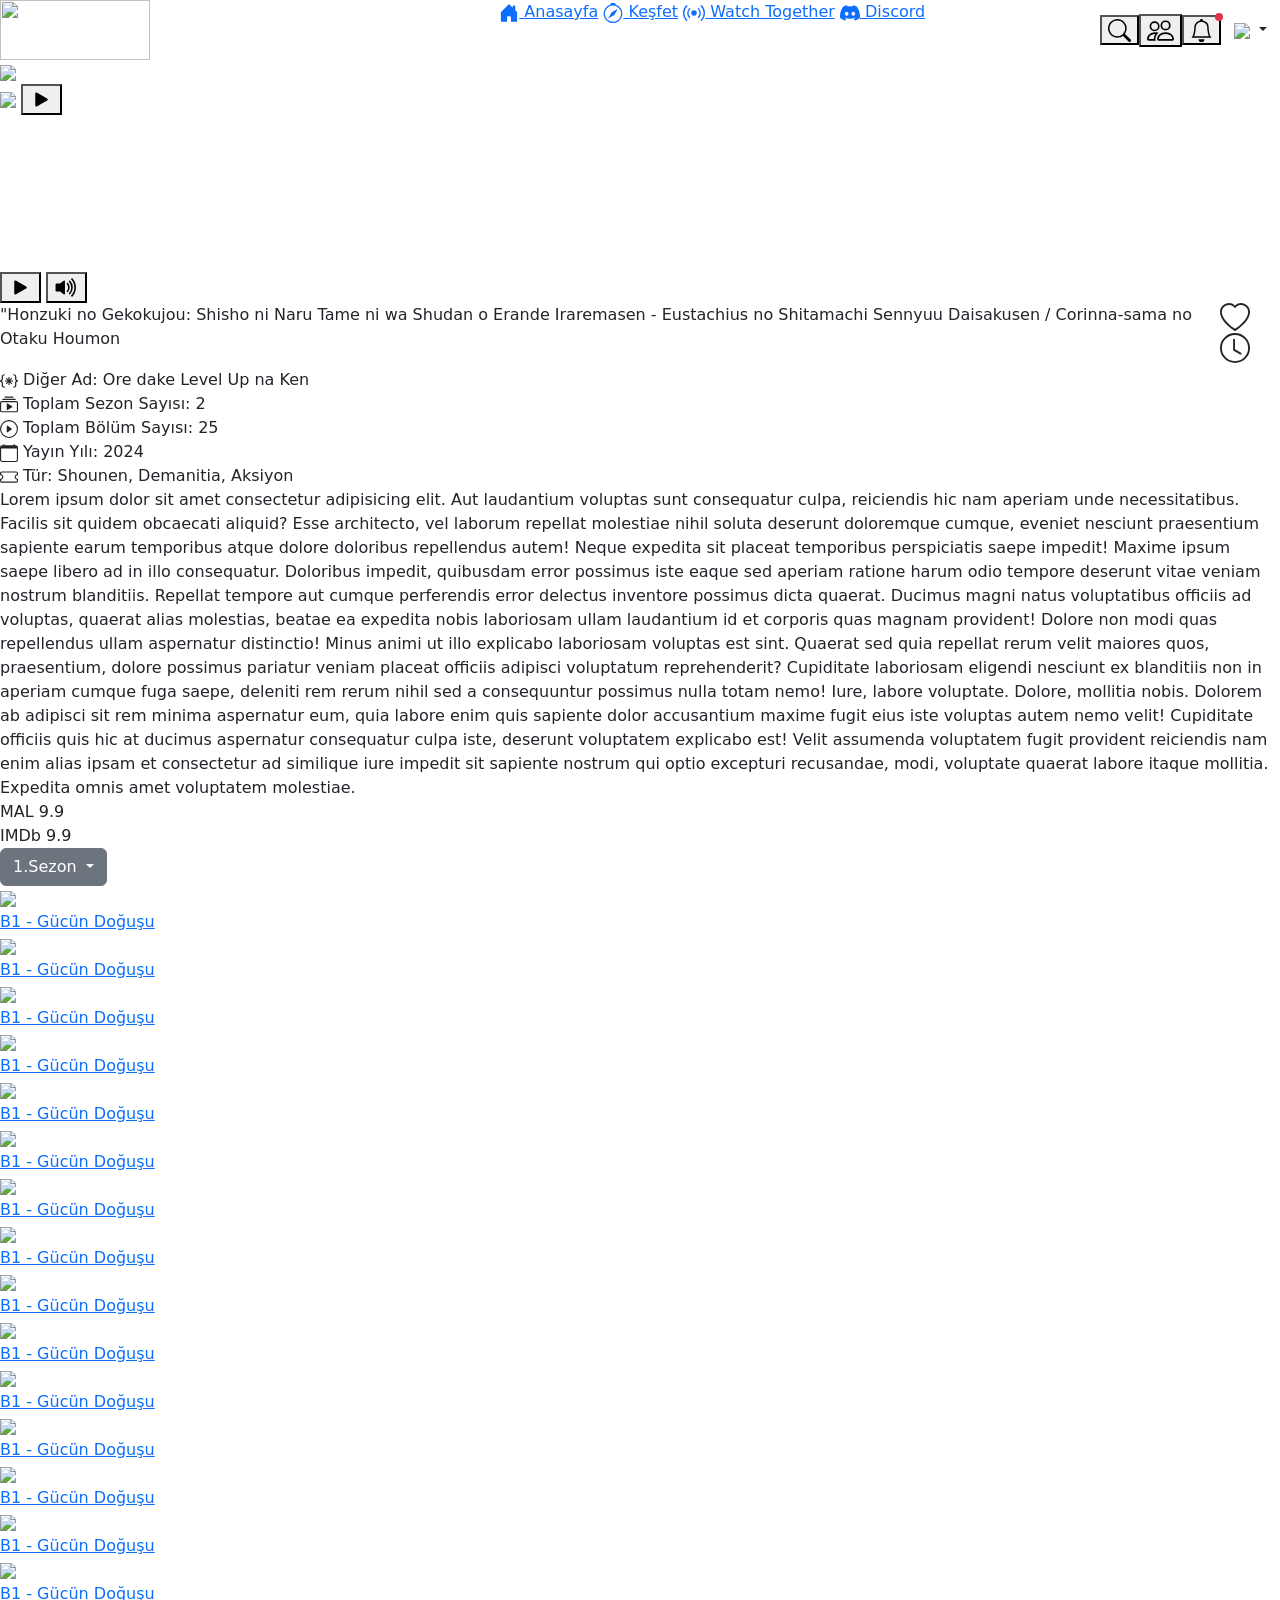
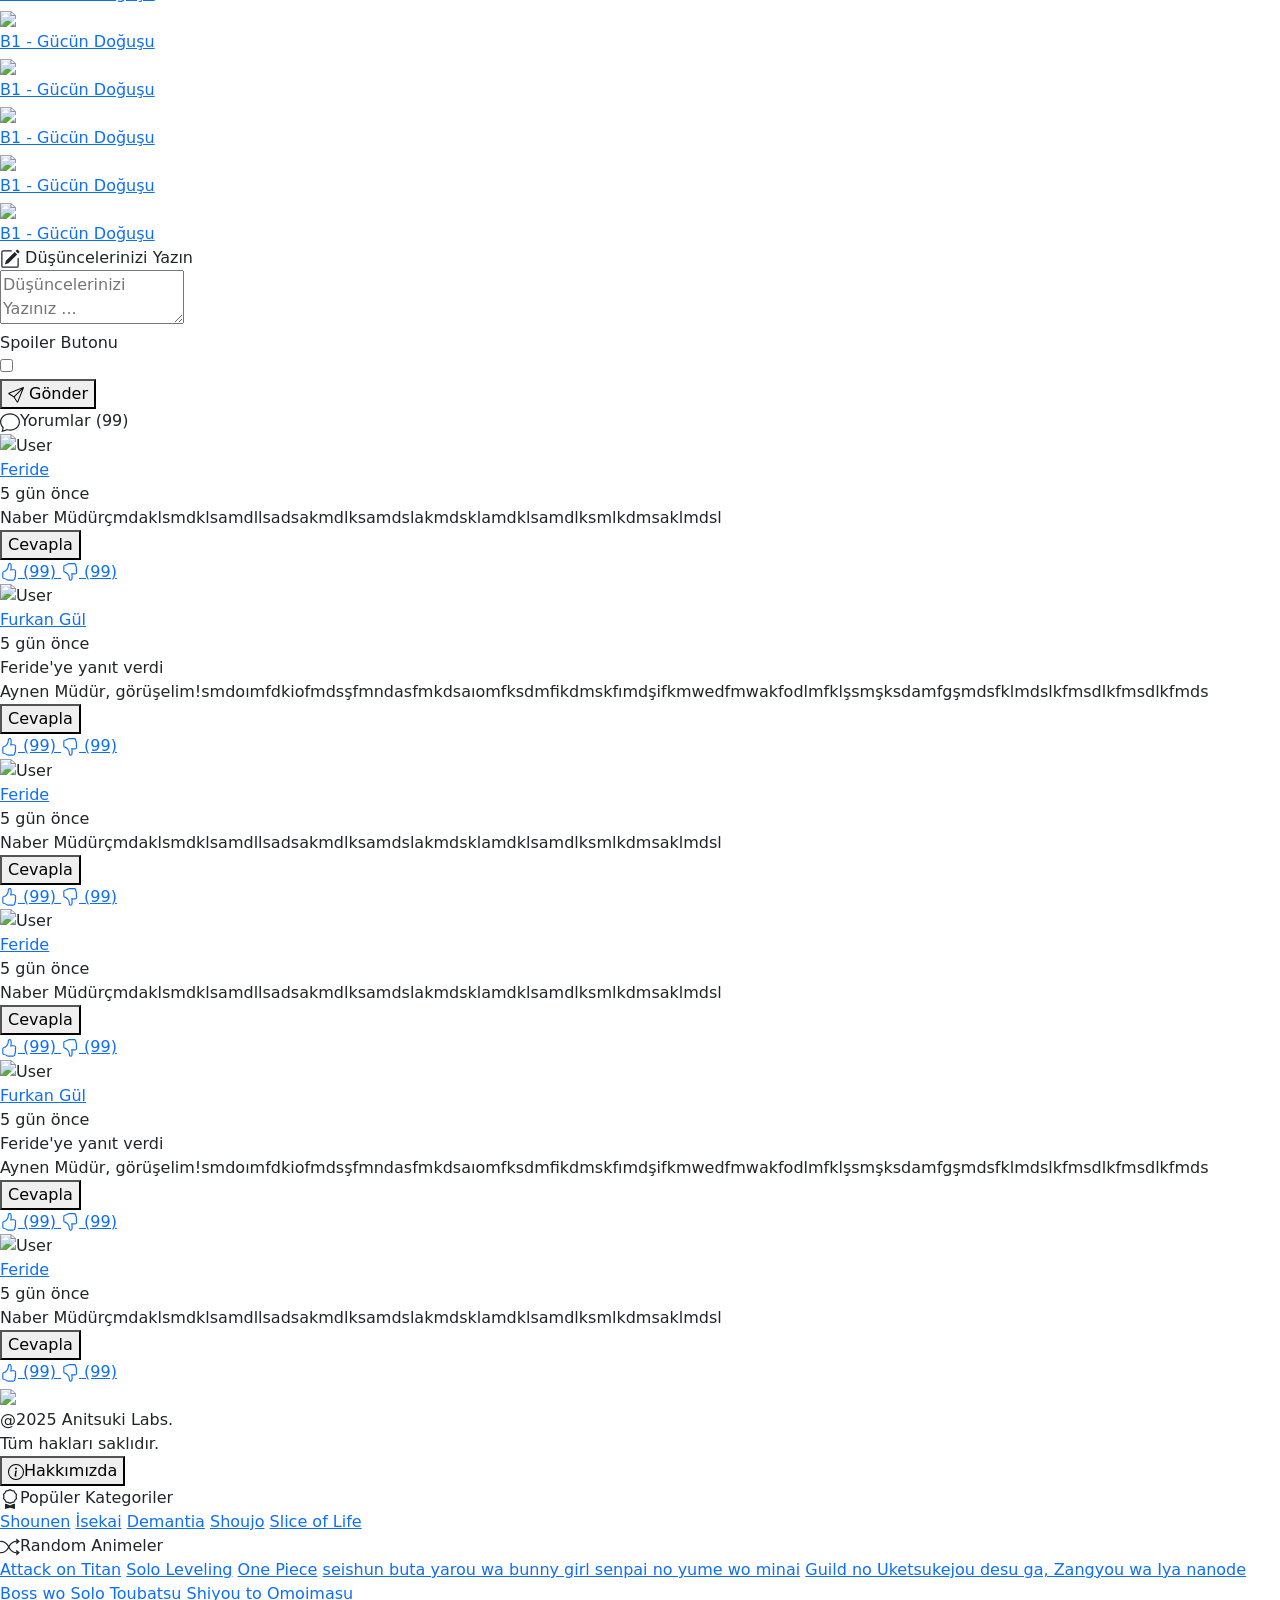
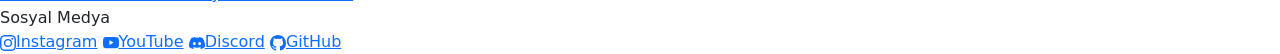
==== detail.html @ 477b3f39 "VIDEOPLAYER TARAFINDA TASARIMSAL IYILSTIRMELER YAPILDI." ====
<!DOCTYPE html>
<html lang="en">

<head>
    <meta charset="UTF-8">
    <meta name="viewport" content="width=device-width, initial-scale=1, viewport-fit=cover">
    <title>Detay</title>
    <link href="https://cdn.jsdelivr.net/npm/bootstrap@5.3.7/dist/css/bootstrap.min.css" rel="stylesheet"
        integrity="sha384-LN+7fdVzj6u52u30Kp6M/trliBMCMKTyK833zpbD+pXdCLuTusPj697FH4R/5mcr" crossorigin="anonymous">
    <link rel="stylesheet" href="css/global.css" type="text/css" />
    <link rel="stylesheet" href="css/detail.css" type="text/css" />
</head>

<body>
    <header class="d-flex justify-content-between">
        <div class="logo">
            <a href="index.html">
                <picture>
                    <source media="(max-width: 576px)" srcset="webimg/aylogo.png">
                    <img src="webimg/logo.png" width="150" height="60" loading="lazy">
                </picture>
            </a>
        </div>
        <input style="display: none;" type="checkbox" id="check" />
        <label for="check" class="hamburger-btn">
            <span></span>
        </label>
        <nav>
            <a href="index.html" class="home-link"><svg xmlns="http://www.w3.org/2000/svg" width="20" height="20"
                    fill="currentColor" class="bi bi-house-door-fill" viewBox="0 0 16 16">
                    <path
                        d="M6.5 14.5v-3.505c0-.245.25-.495.5-.495h2c.25 0 .5.25.5.5v3.5a.5.5 0 0 0 .5.5h4a.5.5 0 0 0 .5-.5v-7a.5.5 0 0 0-.146-.354L13 5.793V2.5a.5.5 0 0 0-.5-.5h-1a.5.5 0 0 0-.5.5v1.293L8.354 1.146a.5.5 0 0 0-.708 0l-6 6A.5.5 0 0 0 1.5 7.5v7a.5.5 0 0 0 .5.5h4a.5.5 0 0 0 .5-.5" />
                </svg>
                Anasayfa</a>
            <a href="kesfet.html" class="kesfet-link"><svg xmlns="http://www.w3.org/2000/svg" width="20" height="20"
                    fill="currentColor" class="bi bi-compass" viewBox="0 0 16 16">
                    <path
                        d="M8 16.016a7.5 7.5 0 0 0 1.962-14.74A1 1 0 0 0 9 0H7a1 1 0 0 0-.962 1.276A7.5 7.5 0 0 0 8 16.016m6.5-7.5a6.5 6.5 0 1 1-13 0 6.5 6.5 0 0 1 13 0" />
                    <path d="m6.94 7.44 4.95-2.83-2.83 4.95-4.949 2.83 2.828-4.95z" />
                </svg>
                Keşfet</a>
            <a href="watchtogether.html" class="watch-link"><svg xmlns="http://www.w3.org/2000/svg" width="22"
                    height="22" fill="currentColor" class="bi bi-broadcast" viewBox="0 0 16 16">
                    <path
                        d="M3.05 3.05a7 7 0 0 0 0 9.9.5.5 0 0 1-.707.707 8 8 0 0 1 0-11.314.5.5 0 0 1 .707.707m2.122 2.122a4 4 0 0 0 0 5.656.5.5 0 1 1-.708.708 5 5 0 0 1 0-7.072.5.5 0 0 1 .708.708m5.656-.708a.5.5 0 0 1 .708 0 5 5 0 0 1 0 7.072.5.5 0 1 1-.708-.708 4 4 0 0 0 0-5.656.5.5 0 0 1 0-.708m2.122-2.12a.5.5 0 0 1 .707 0 8 8 0 0 1 0 11.313.5.5 0 0 1-.707-.707 7 7 0 0 0 0-9.9.5.5 0 0 1 0-.707zM10 8a2 2 0 1 1-4 0 2 2 0 0 1 4 0" />
                </svg>
                Watch Together</a>
            <a href="#" class="discord-link"><svg xmlns="http://www.w3.org/2000/svg" width="20" height="20"
                    fill="currentColor" class="bi bi-discord" viewBox="0 0 16 16">
                    <path
                        d="M13.545 2.907a13.2 13.2 0 0 0-3.257-1.011.05.05 0 0 0-.052.025c-.141.25-.297.577-.406.833a12.2 12.2 0 0 0-3.658 0 8 8 0 0 0-.412-.833.05.05 0 0 0-.052-.025c-1.125.194-2.22.534-3.257 1.011a.04.04 0 0 0-.021.018C.356 6.024-.213 9.047.066 12.032q.003.022.021.037a13.3 13.3 0 0 0 3.995 2.02.05.05 0 0 0 .056-.019q.463-.63.818-1.329a.05.05 0 0 0-.01-.059l-.018-.011a9 9 0 0 1-1.248-.595.05.05 0 0 1-.02-.066l.015-.019q.127-.095.248-.195a.05.05 0 0 1 .051-.007c2.619 1.196 5.454 1.196 8.041 0a.05.05 0 0 1 .053.007q.121.1.248.195a.05.05 0 0 1-.004.085 8 8 0 0 1-1.249.594.05.05 0 0 0-.03.03.05.05 0 0 0 .003.041c.24.465.515.909.817 1.329a.05.05 0 0 0 .056.019 13.2 13.2 0 0 0 4.001-2.02.05.05 0 0 0 .021-.037c.334-3.451-.559-6.449-2.366-9.106a.03.03 0 0 0-.02-.019m-8.198 7.307c-.789 0-1.438-.724-1.438-1.612s.637-1.613 1.438-1.613c.807 0 1.45.73 1.438 1.613 0 .888-.637 1.612-1.438 1.612m5.316 0c-.788 0-1.438-.724-1.438-1.612s.637-1.613 1.438-1.613c.807 0 1.451.73 1.438 1.613 0 .888-.631 1.612-1.438 1.612" />
                </svg>
                Discord</a>
        </nav>
        <div class="others d-flex align-items-center">
            <button type="button" data-bs-toggle="modal" data-bs-target="#exampleModal">
                <svg xmlns="http://www.w3.org/2000/svg" width="23" height="23" fill="currentColor" class="bi bi-search"
                    viewBox="0 0 16 16">
                    <path
                        d="M11.742 10.344a6.5 6.5 0 1 0-1.397 1.398h-.001q.044.06.098.115l3.85 3.85a1 1 0 0 0 1.415-1.414l-3.85-3.85a1 1 0 0 0-.115-.1zM12 6.5a5.5 5.5 0 1 1-11 0 5.5 5.5 0 0 1 11 0" />
                </svg>
            </button>
            <button type="button" data-bs-toggle="modal" data-bs-target="#exampleModal1">
                <svg xmlns="http://www.w3.org/2000/svg" width="27" height="27" fill="currentColor" class="bi bi-people"
                    viewBox="0 0 16 16">
                    <path
                        d="M15 14s1 0 1-1-1-4-5-4-5 3-5 4 1 1 1 1zm-7.978-1L7 12.996c.001-.264.167-1.03.76-1.72C8.312 10.629 9.282 10 11 10c1.717 0 2.687.63 3.24 1.276.593.69.758 1.457.76 1.72l-.008.002-.014.002zM11 7a2 2 0 1 0 0-4 2 2 0 0 0 0 4m3-2a3 3 0 1 1-6 0 3 3 0 0 1 6 0M6.936 9.28a6 6 0 0 0-1.23-.247A7 7 0 0 0 5 9c-4 0-5 3-5 4q0 1 1 1h4.216A2.24 2.24 0 0 1 5 13c0-1.01.377-2.042 1.09-2.904.243-.294.526-.569.846-.816M4.92 10A5.5 5.5 0 0 0 4 13H1c0-.26.164-1.03.76-1.724.545-.636 1.492-1.256 3.16-1.275ZM1.5 5.5a3 3 0 1 1 6 0 3 3 0 0 1-6 0m3-2a2 2 0 1 0 0 4 2 2 0 0 0 0-4" />
                </svg></button>
            <button type="button" class="position-relative" data-bs-toggle="modal" data-bs-target="#exampleModal2">
                <svg xmlns="http://www.w3.org/2000/svg" width="23" height="23" fill="currentColor" class="bi bi-bell"
                    viewBox="0 0 16 16">
                    <path
                        d="M8 16a2 2 0 0 0 2-2H6a2 2 0 0 0 2 2M8 1.918l-.797.161A4 4 0 0 0 4 6c0 .628-.134 2.197-.459 3.742-.16.767-.376 1.566-.663 2.258h10.244c-.287-.692-.502-1.49-.663-2.258C12.134 8.197 12 6.628 12 6a4 4 0 0 0-3.203-3.92zM14.22 12c.223.447.481.801.78 1H1c.299-.199.557-.553.78-1C2.68 10.2 3 6.88 3 6c0-2.42 1.72-4.44 4.005-4.901a1 1 0 1 1 1.99 0A5 5 0 0 1 13 6c0 .88.32 4.2 1.22 6" />
                </svg>
                <span class="position-absolute top-0 start-100 translate-middle bg-danger p-1 rounded-circle">
                    <span class="visually-hidden">New alerts</span>
                </span>
            </button>
            <div class="dropdown">
                <button class="btn dropdown-toggle" type="button" data-bs-toggle="dropdown" aria-expanded="false">
                    <img src="webimg/sukunavsgojo.gif">
                </button>
                <ul class="dropdown-menu dropdown-menu-end" style="width: 100px;">
                    <li><a class="dropdown-item" href="user.html"><svg xmlns="http://www.w3.org/2000/svg" width="20"
                                height="20" fill="currentColor" class="bi bi-person-fill" viewBox="0 0 16 16">
                                <path d="M3 14s-1 0-1-1 1-4 6-4 6 3 6 4-1 1-1 1zm5-6a3 3 0 1 0 0-6 3 3 0 0 0 0 6" />
                            </svg>Profil</a></li>
                    <li><a class="dropdown-item" href="#"><svg xmlns="http://www.w3.org/2000/svg" width="20" height="20"
                                fill="currentColor" class="bi bi-box-arrow-right" viewBox="0 0 16 16">
                                <path fill-rule="evenodd"
                                    d="M10 12.5a.5.5 0 0 1-.5.5h-8a.5.5 0 0 1-.5-.5v-9a.5.5 0 0 1 .5-.5h8a.5.5 0 0 1 .5.5v2a.5.5 0 0 0 1 0v-2A1.5 1.5 0 0 0 9.5 2h-8A1.5 1.5 0 0 0 0 3.5v9A1.5 1.5 0 0 0 1.5 14h8a1.5 1.5 0 0 0 1.5-1.5v-2a.5.5 0 0 0-1 0z" />
                                <path fill-rule="evenodd"
                                    d="M15.854 8.354a.5.5 0 0 0 0-.708l-3-3a.5.5 0 0 0-.708.708L14.293 7.5H5.5a.5.5 0 0 0 0 1h8.793l-2.147 2.146a.5.5 0 0 0 .708.708z" />
                            </svg>Çıkış</a></li>
                </ul>
            </div>
        </div>
    </header>
    <div class="modal" style="backdrop-filter: blur(3px);" id="exampleModal" tabindex="-1"
        aria-labelledby="exampleModalLabel" aria-hidden="true">
        <div style="margin-top: 80px" class="modal-dialog">
            <div style="background-color: #151515;" class="modal-content">
                <div style="width: 100%;" class="modal-body">
                    <div style="height: 25px; width: 100%;" class="d-flex justify-content-between">
                        <div style="color: #ffffff; font-size: 1.1rem; font-weight: 500; font-style: normal;">
                            Anime Ara
                        </div>
                        <div>
                            <button style="filter: invert(100%);" type="button" class="btn-close"
                                data-bs-dismiss="modal" aria-label="Close"></button>
                        </div>
                    </div>
                    <div style="width: 100%;">
                        <div class="search">
                            <svg xmlns="http://www.w3.org/2000/svg" width="23" height="23" fill="currentColor"
                                class="bi bi-search" viewBox="0 0 16 16">
                                <path
                                    d="M11.742 10.344a6.5 6.5 0 1 0-1.397 1.398h-.001q.044.06.098.115l3.85 3.85a1 1 0 0 0 1.415-1.414l-3.85-3.85a1 1 0 0 0-.115-.1zM12 6.5a5.5 5.5 0 1 1-11 0 5.5 5.5 0 0 1 11 0" />
                            </svg>
                            <input type="text" placeholder="Anime ara..." />
                        </div>
                        <div class="animeler overflow-auto">
                            <a class="anime d-flex" href="#">
                                <img src="webimg/sololevelingposter.jpg" />
                                <div class="text">
                                    <div class="title text-break">
                                        Solo Leveling
                                    </div>
                                    <div class="des text-break">
                                        <svg xmlns="http://www.w3.org/2000/svg" width="18" height="18"
                                            fill="currentColor" class="bi bi-braces-asterisk" viewBox="0 0 16 16">
                                            <path fill-rule="evenodd"
                                                d="M1.114 8.063V7.9c1.005-.102 1.497-.615 1.497-1.6V4.503c0-1.094.39-1.538 1.354-1.538h.273V2h-.376C2.25 2 1.49 2.759 1.49 4.352v1.524c0 1.094-.376 1.456-1.49 1.456v1.299c1.114 0 1.49.362 1.49 1.456v1.524c0 1.593.759 2.352 2.372 2.352h.376v-.964h-.273c-.964 0-1.354-.444-1.354-1.538V9.663c0-.984-.492-1.497-1.497-1.6M14.886 7.9v.164c-1.005.103-1.497.616-1.497 1.6v1.798c0 1.094-.39 1.538-1.354 1.538h-.273v.964h.376c1.613 0 2.372-.759 2.372-2.352v-1.524c0-1.094.376-1.456 1.49-1.456v-1.3c-1.114 0-1.49-.362-1.49-1.456V4.352C14.51 2.759 13.75 2 12.138 2h-.376v.964h.273c.964 0 1.354.444 1.354 1.538V6.3c0 .984.492 1.497 1.497 1.6M7.5 11.5V9.207l-1.621 1.621-.707-.707L6.792 8.5H4.5v-1h2.293L5.172 5.879l.707-.707L7.5 6.792V4.5h1v2.293l1.621-1.621.707.707L9.208 7.5H11.5v1H9.207l1.621 1.621-.707.707L8.5 9.208V11.5z" />
                                        </svg> Diğer Ad: Ore dake Level Up na Ken
                                    </div>
                                </div>
                            </a>
                            <a class="anime d-flex" href="#">
                                <img src="webimg/sololevelingposter.jpg" />
                                <div class="text">
                                    <div class="title text-break">
                                        Solo Leveling
                                    </div>
                                    <div class="des text-break">
                                        <svg xmlns="http://www.w3.org/2000/svg" width="18" height="18"
                                            fill="currentColor" class="bi bi-braces-asterisk" viewBox="0 0 16 16">
                                            <path fill-rule="evenodd"
                                                d="M1.114 8.063V7.9c1.005-.102 1.497-.615 1.497-1.6V4.503c0-1.094.39-1.538 1.354-1.538h.273V2h-.376C2.25 2 1.49 2.759 1.49 4.352v1.524c0 1.094-.376 1.456-1.49 1.456v1.299c1.114 0 1.49.362 1.49 1.456v1.524c0 1.593.759 2.352 2.372 2.352h.376v-.964h-.273c-.964 0-1.354-.444-1.354-1.538V9.663c0-.984-.492-1.497-1.497-1.6M14.886 7.9v.164c-1.005.103-1.497.616-1.497 1.6v1.798c0 1.094-.39 1.538-1.354 1.538h-.273v.964h.376c1.613 0 2.372-.759 2.372-2.352v-1.524c0-1.094.376-1.456 1.49-1.456v-1.3c-1.114 0-1.49-.362-1.49-1.456V4.352C14.51 2.759 13.75 2 12.138 2h-.376v.964h.273c.964 0 1.354.444 1.354 1.538V6.3c0 .984.492 1.497 1.497 1.6M7.5 11.5V9.207l-1.621 1.621-.707-.707L6.792 8.5H4.5v-1h2.293L5.172 5.879l.707-.707L7.5 6.792V4.5h1v2.293l1.621-1.621.707.707L9.208 7.5H11.5v1H9.207l1.621 1.621-.707.707L8.5 9.208V11.5z" />
                                        </svg> Diğer Ad: Ore dake Level Up na Ken
                                    </div>
                                </div>
                            </a>
                            <a class="anime d-flex" href="#">
                                <img src="webimg/sololevelingposter.jpg" />
                                <div class="text">
                                    <div class="title text-break">
                                        Solo Leveling
                                    </div>
                                    <div class="des text-break">
                                        <svg xmlns="http://www.w3.org/2000/svg" width="18" height="18"
                                            fill="currentColor" class="bi bi-braces-asterisk" viewBox="0 0 16 16">
                                            <path fill-rule="evenodd"
                                                d="M1.114 8.063V7.9c1.005-.102 1.497-.615 1.497-1.6V4.503c0-1.094.39-1.538 1.354-1.538h.273V2h-.376C2.25 2 1.49 2.759 1.49 4.352v1.524c0 1.094-.376 1.456-1.49 1.456v1.299c1.114 0 1.49.362 1.49 1.456v1.524c0 1.593.759 2.352 2.372 2.352h.376v-.964h-.273c-.964 0-1.354-.444-1.354-1.538V9.663c0-.984-.492-1.497-1.497-1.6M14.886 7.9v.164c-1.005.103-1.497.616-1.497 1.6v1.798c0 1.094-.39 1.538-1.354 1.538h-.273v.964h.376c1.613 0 2.372-.759 2.372-2.352v-1.524c0-1.094.376-1.456 1.49-1.456v-1.3c-1.114 0-1.49-.362-1.49-1.456V4.352C14.51 2.759 13.75 2 12.138 2h-.376v.964h.273c.964 0 1.354.444 1.354 1.538V6.3c0 .984.492 1.497 1.497 1.6M7.5 11.5V9.207l-1.621 1.621-.707-.707L6.792 8.5H4.5v-1h2.293L5.172 5.879l.707-.707L7.5 6.792V4.5h1v2.293l1.621-1.621.707.707L9.208 7.5H11.5v1H9.207l1.621 1.621-.707.707L8.5 9.208V11.5z" />
                                        </svg> Diğer Ad: Ore dake Level Up na Ken
                                    </div>
                                </div>
                            </a>
                            <a class="anime d-flex" href="#">
                                <img src="webimg/sololevelingposter.jpg" />
                                <div class="text">
                                    <div class="title text-break">
                                        Guild no Uketsukejou desu ga, Zangyou wa Iya nanode Boss wo Solo Toubatsu Shiyou
                                        to Omoimasu
                                    </div>
                                    <div class="des text-break">
                                        <svg xmlns="http://www.w3.org/2000/svg" width="18" height="18"
                                            fill="currentColor" class="bi bi-braces-asterisk" viewBox="0 0 16 16">
                                            <path fill-rule="evenodd"
                                                d="M1.114 8.063V7.9c1.005-.102 1.497-.615 1.497-1.6V4.503c0-1.094.39-1.538 1.354-1.538h.273V2h-.376C2.25 2 1.49 2.759 1.49 4.352v1.524c0 1.094-.376 1.456-1.49 1.456v1.299c1.114 0 1.49.362 1.49 1.456v1.524c0 1.593.759 2.352 2.372 2.352h.376v-.964h-.273c-.964 0-1.354-.444-1.354-1.538V9.663c0-.984-.492-1.497-1.497-1.6M14.886 7.9v.164c-1.005.103-1.497.616-1.497 1.6v1.798c0 1.094-.39 1.538-1.354 1.538h-.273v.964h.376c1.613 0 2.372-.759 2.372-2.352v-1.524c0-1.094.376-1.456 1.49-1.456v-1.3c-1.114 0-1.49-.362-1.49-1.456V4.352C14.51 2.759 13.75 2 12.138 2h-.376v.964h.273c.964 0 1.354.444 1.354 1.538V6.3c0 .984.492 1.497 1.497 1.6M7.5 11.5V9.207l-1.621 1.621-.707-.707L6.792 8.5H4.5v-1h2.293L5.172 5.879l.707-.707L7.5 6.792V4.5h1v2.293l1.621-1.621.707.707L9.208 7.5H11.5v1H9.207l1.621 1.621-.707.707L8.5 9.208V11.5z" />
                                        </svg> Diğer Ad: I May Be a Guild Receptionist, but I'll Solo Any Boss to Clock
                                        Out on Time
                                    </div>
                                </div>
                            </a>
                        </div>
                    </div>
                </div>
            </div>
        </div>
    </div>
    <div class="modal user-modal" style="backdrop-filter: blur(3px);" id="exampleModal1" tabindex="-1"
        aria-labelledby="exampleModalLabel" aria-hidden="true">
        <div style="margin-top: 80px" class="modal-dialog">
            <div style="background-color: #151515;" class="modal-content">
                <div style="width: 100%;" class="modal-body">
                    <div style="height: 25px; width: 100%;" class="d-flex justify-content-between">
                        <div style="color: #ffffff; font-size: 1.1rem; font-weight: 500; font-style: normal;">
                            Kullanıcı Ara
                        </div>
                        <div>
                            <button style="filter: invert(100%);" type="button" class="btn-close"
                                data-bs-dismiss="modal" aria-label="Close"></button>
                        </div>
                    </div>
                    <div style="width: 100%;">
                        <div class="search">
                            <svg xmlns="http://www.w3.org/2000/svg" width="23" height="23" fill="currentColor"
                                class="bi bi-search" viewBox="0 0 16 16">
                                <path
                                    d="M11.742 10.344a6.5 6.5 0 1 0-1.397 1.398h-.001q.044.06.098.115l3.85 3.85a1 1 0 0 0 1.415-1.414l-3.85-3.85a1 1 0 0 0-.115-.1zM12 6.5a5.5 5.5 0 1 1-11 0 5.5 5.5 0 0 1 11 0" />
                            </svg>
                            <input type="text" placeholder="Kullanıcı ara..." />
                        </div>
                        <div class="users overflow-auto">
                            <a class="user d-flex" href="#">
                                <img src="webimg/sukunavsgojo.gif" />
                                <div class="text">
                                    <div class="title text-break">
                                        SukunanınHakkıYenenamaGojoyuGttenSkenLanetlerKralı
                                    </div>
                                    <div class="des text-break">
                                        Takipçi: 8
                                    </div>
                                </div>
                                <div class="userfollow">
                                    <svg xmlns="http://www.w3.org/2000/svg" width="35" height="35" fill="currentColor"
                                        class="bi bi-person-fill-add" viewBox="0 0 16 16">
                                        <path
                                            d="M12.5 16a3.5 3.5 0 1 0 0-7 3.5 3.5 0 0 0 0 7m.5-5v1h1a.5.5 0 0 1 0 1h-1v1a.5.5 0 0 1-1 0v-1h-1a.5.5 0 0 1 0-1h1v-1a.5.5 0 0 1 1 0m-2-6a3 3 0 1 1-6 0 3 3 0 0 1 6 0" />
                                        <path
                                            d="M2 13c0 1 1 1 1 1h5.256A4.5 4.5 0 0 1 8 12.5a4.5 4.5 0 0 1 1.544-3.393Q8.844 9.002 8 9c-5 0-6 3-6 4" />
                                    </svg>
                                </div>
                            </a>
                            <a class="user d-flex" href="#">
                                <img src="webimg/sukunavsgojo.gif" />
                                <div class="text">
                                    <div class="title text-break">
                                        Sukuna
                                    </div>
                                    <div class="des text-break">
                                        Takipçi: 8
                                    </div>
                                </div>
                                <div class="userfollow">
                                    <svg xmlns="http://www.w3.org/2000/svg" width="35" height="35" fill="currentColor"
                                        class="bi bi-person-fill-add" viewBox="0 0 16 16">
                                        <path
                                            d="M12.5 16a3.5 3.5 0 1 0 0-7 3.5 3.5 0 0 0 0 7m.5-5v1h1a.5.5 0 0 1 0 1h-1v1a.5.5 0 0 1-1 0v-1h-1a.5.5 0 0 1 0-1h1v-1a.5.5 0 0 1 1 0m-2-6a3 3 0 1 1-6 0 3 3 0 0 1 6 0" />
                                        <path
                                            d="M2 13c0 1 1 1 1 1h5.256A4.5 4.5 0 0 1 8 12.5a4.5 4.5 0 0 1 1.544-3.393Q8.844 9.002 8 9c-5 0-6 3-6 4" />
                                    </svg>
                                </div>
                            </a>
                            <a class="user d-flex" href="#">
                                <img src="webimg/sukunavsgojo.gif" />
                                <div class="text">
                                    <div class="title text-break">
                                        SukunanınHakkıYenenamaGojoyuGttenSkenLanetlerKralı
                                    </div>
                                    <div class="des text-break">
                                        Takipçi: 8
                                    </div>
                                </div>
                                <div class="userfollow">
                                    <svg xmlns="http://www.w3.org/2000/svg" width="35" height="35" fill="currentColor"
                                        class="bi bi-person-fill-add" viewBox="0 0 16 16">
                                        <path
                                            d="M12.5 16a3.5 3.5 0 1 0 0-7 3.5 3.5 0 0 0 0 7m.5-5v1h1a.5.5 0 0 1 0 1h-1v1a.5.5 0 0 1-1 0v-1h-1a.5.5 0 0 1 0-1h1v-1a.5.5 0 0 1 1 0m-2-6a3 3 0 1 1-6 0 3 3 0 0 1 6 0" />
                                        <path
                                            d="M2 13c0 1 1 1 1 1h5.256A4.5 4.5 0 0 1 8 12.5a4.5 4.5 0 0 1 1.544-3.393Q8.844 9.002 8 9c-5 0-6 3-6 4" />
                                    </svg>
                                </div>
                            </a>
                            <a class="user d-flex" href="#">
                                <img src="webimg/sukunavsgojo.gif" />
                                <div class="text">
                                    <div class="title text-break">
                                        Sukuna
                                    </div>
                                    <div class="des text-break">
                                        Takipçi: 8
                                    </div>
                                </div>
                                <div class="userfollow">
                                    <svg xmlns="http://www.w3.org/2000/svg" width="35" height="35" fill="currentColor"
                                        class="bi bi-person-fill-add" viewBox="0 0 16 16">
                                        <path
                                            d="M12.5 16a3.5 3.5 0 1 0 0-7 3.5 3.5 0 0 0 0 7m.5-5v1h1a.5.5 0 0 1 0 1h-1v1a.5.5 0 0 1-1 0v-1h-1a.5.5 0 0 1 0-1h1v-1a.5.5 0 0 1 1 0m-2-6a3 3 0 1 1-6 0 3 3 0 0 1 6 0" />
                                        <path
                                            d="M2 13c0 1 1 1 1 1h5.256A4.5 4.5 0 0 1 8 12.5a4.5 4.5 0 0 1 1.544-3.393Q8.844 9.002 8 9c-5 0-6 3-6 4" />
                                    </svg>
                                </div>
                            </a>
                        </div>
                    </div>
                </div>
            </div>
        </div>
    </div>
    <div class="modal notication-modal" style="backdrop-filter: blur(3px);" id="exampleModal2" tabindex="-1"
        aria-labelledby="exampleModalLabel" aria-hidden="true">
        <div style="margin-top: 80px" class="modal-dialog">
            <div style="background-color: #151515;" class="modal-content">
                <div style="width: 100%;" class="modal-body">
                    <div style="height: 25px; width: 100%;" class="d-flex justify-content-between">
                        <div style="color: #ffffff; font-size: 1.1rem; font-weight: 500; font-style: normal;">
                            Bildirimler
                        </div>
                        <div>
                            <button style="filter: invert(100%);" type="button" class="btn-close"
                                data-bs-dismiss="modal" aria-label="Close"></button>
                        </div>
                    </div>
                    <div style="width: 100%;">
                        <div class="users overflow-auto">
                            <a class="user d-flex align-items-center position-relative" href="#">
                                <img src="webimg/sukunavsgojo.gif" />
                                <div class="text">
                                    <div class="title text-break">
                                        Sukuna
                                    </div>
                                    <div class="des text-break">
                                        Bu hesap sizi takip ediyor.
                                    </div>
                                    <div class="date">
                                        12-12-2025
                                    </div>
                                </div>
                                <span class="position-absolute top-0 end-0 p-1 bg-danger rounded-circle">
                                    <span class="visually-hidden">New alerts</span>
                                </span>
                            </a>
                            <a class="user d-flex align-items-center position-relative" href="#">
                                <img src="webimg/sukunavsgojo.gif" />
                                <div class="text">
                                    <div class="title text-break">
                                        Sukuna
                                    </div>
                                    <div class="des text-break">
                                        Naruto animesinde yorumunuza cevap verdi.
                                    </div>
                                    <div class="date">
                                        12-12-2025
                                    </div>
                                </div>
                                <span class="position-absolute top-0 end-0 p-1 bg-danger rounded-circle">
                                    <span class="visually-hidden">New alerts</span>
                                </span>
                            </a>
                            <a class="user d-flex align-items-center position-relative" href="#">
                                <img src="webimg/sukunavsgojo.gif" />
                                <div class="text">
                                    <div class="title text-break">
                                        Sukuna
                                    </div>
                                    <div class="des text-break">
                                        Naruto S1 B-1 yorumunuza cevap verdi.
                                    </div>
                                    <div class="date">
                                        12-12-2025
                                    </div>
                                </div>
                                <span class="position-absolute top-0 end-0 p-1 bg-danger rounded-circle">
                                    <span class="visually-hidden">New alerts</span>
                                </span>
                            </a>
                            <a class="user d-flex align-items-center position-relative" href="#">
                                <img src="webimg/sukunavsgojo.gif" />
                                <div class="text">
                                    <div class="title text-break">
                                        Sukuna
                                    </div>
                                    <div class="des text-break">
                                        Shingeki no Kyojin animesinde yorumunuza cevap verdi
                                    </div>
                                    <div class="date">
                                        12-12-2025
                                    </div>
                                </div>
                                <span class="position-absolute top-0 end-0 p-1 bg-danger rounded-circle">
                                    <span class="visually-hidden">New alerts</span>
                                </span>
                            </a>
                            <a class="user d-flex align-items-center position-relative" href="#">
                                <img src="webimg/sukunavsgojo.gif" />
                                <div class="text">
                                    <div class="title text-break">
                                        Sukuna
                                    </div>
                                    <div class="des text-break">
                                        Shingeki no Kyojin S-1 B-1 yorumunuza cevap verdi
                                    </div>
                                    <div class="date">
                                        12-12-2025
                                    </div>
                                </div>
                                <span class="position-absolute top-0 end-0 p-1 bg-danger rounded-circle">
                                    <span class="visually-hidden">New alerts</span>
                                </span>
                            </a>
                        </div>
                        <button class="clear w-100">
                            Bildirimleri Temizle
                        </button>
                    </div>
                </div>
            </div>
        </div>
    </div>
    <div class="detail">
        <div class="banner">
            <picture>
                <source srcset="webimg/sololevelingposter.jpg" media="(max-width: 599px)">
                <img src="webimg/sololevelingbanner.png">
            </picture>
            <div class="box">
                <div class="videoimg">
                    <div class="box2">
                        <div class="posterbtn">
                            <img class="poster" src="webimg/sololevelingposter.jpg">
                            <button class="playbutton"><svg xmlns="http://www.w3.org/2000/svg" width="25" height="25"
                                    fill="currentColor" class="bi bi-play-fill" viewBox="0 0 16 16">
                                    <path
                                        d="m11.596 8.697-6.363 3.692c-.54.313-1.233-.066-1.233-.697V4.308c0-.63.692-1.01 1.233-.696l6.363 3.692a.802.802 0 0 1 0 1.393" />
                                </svg>
                            </button>
                        </div>
                    </div>
                    <div class="videocontainer">
                        <video class="video" playsinline preload="metadata">
                            <source src="video/edit.mp4">
                        </video>
                        <div class="controls">
                            <button class="play-pause"><svg xmlns="http://www.w3.org/2000/svg" width="25" height="25"
                                    fill="currentColor" class="bi bi-play-fill" viewBox="0 0 16 16">
                                    <path
                                        d="m11.596 8.697-6.363 3.692c-.54.313-1.233-.066-1.233-.697V4.308c0-.63.692-1.01 1.233-.696l6.363 3.692a.802.802 0 0 1 0 1.393" />
                                </svg>
                            </button>
                            <button class="mute"><svg xmlns="http://www.w3.org/2000/svg" width="25" height="25"
                                    fill="currentColor" class="bi bi-volume-up-fill" viewBox="0 0 16 16">
                                    <path
                                        d="M11.536 14.01A8.47 8.47 0 0 0 14.026 8a8.47 8.47 0 0 0-2.49-6.01l-.708.707A7.48 7.48 0 0 1 13.025 8c0 2.071-.84 3.946-2.197 5.303z" />
                                    <path
                                        d="M10.121 12.596A6.48 6.48 0 0 0 12.025 8a6.48 6.48 0 0 0-1.904-4.596l-.707.707A5.48 5.48 0 0 1 11.025 8a5.48 5.48 0 0 1-1.61 3.89z" />
                                    <path
                                        d="M8.707 11.182A4.5 4.5 0 0 0 10.025 8a4.5 4.5 0 0 0-1.318-3.182L8 5.525A3.5 3.5 0 0 1 9.025 8 3.5 3.5 0 0 1 8 10.475zM6.717 3.55A.5.5 0 0 1 7 4v8a.5.5 0 0 1-.812.39L3.825 10.5H1.5A.5.5 0 0 1 1 10V6a.5.5 0 0 1 .5-.5h2.325l2.363-1.89a.5.5 0 0 1 .529-.06" />
                                </svg></button>
                        </div>
                    </div>
                </div>
            </div>
        </div>
        <div class="animetext text-break">
            <div style="display: flex; margin-bottom: 5px;">
                <div class="title">
                     "Honzuki no Gekokujou: Shisho ni Naru Tame ni wa Shudan o Erande Iraremasen - Eustachius no Shitamachi Sennyuu Daisakusen / Corinna-sama no Otaku Houmon
                </div>
                <div class="favoriteandwatch">
                    <svg xmlns="http://www.w3.org/2000/svg" width="30" height="30" fill="currentColor"
                        class="bi bi-heart" viewBox="0 0 16 16">
                        <path
                            d="m8 2.748-.717-.737C5.6.281 2.514.878 1.4 3.053c-.523 1.023-.641 2.5.314 4.385.92 1.815 2.834 3.989 6.286 6.357 3.452-2.368 5.365-4.542 6.286-6.357.955-1.886.838-3.362.314-4.385C13.486.878 10.4.28 8.717 2.01zM8 15C-7.333 4.868 3.279-3.04 7.824 1.143q.09.083.176.171a3 3 0 0 1 .176-.17C12.72-3.042 23.333 4.867 8 15" />
                    </svg>
                    <svg xmlns="http://www.w3.org/2000/svg" width="30" height="30" fill="currentColor"
                        class="bi bi-clock" viewBox="0 0 16 16">
                        <path d="M8 3.5a.5.5 0 0 0-1 0V9a.5.5 0 0 0 .252.434l3.5 2a.5.5 0 0 0 .496-.868L8 8.71z" />
                        <path d="M8 16A8 8 0 1 0 8 0a8 8 0 0 0 0 16m7-8A7 7 0 1 1 1 8a7 7 0 0 1 14 0" />
                    </svg>
                </div>
            </div>
            <div class="season">
                <svg xmlns="http://www.w3.org/2000/svg" width="18" height="18" fill="currentColor"
                    class="bi bi-braces-asterisk" viewBox="0 0 16 16">
                    <path fill-rule="evenodd"
                        d="M1.114 8.063V7.9c1.005-.102 1.497-.615 1.497-1.6V4.503c0-1.094.39-1.538 1.354-1.538h.273V2h-.376C2.25 2 1.49 2.759 1.49 4.352v1.524c0 1.094-.376 1.456-1.49 1.456v1.299c1.114 0 1.49.362 1.49 1.456v1.524c0 1.593.759 2.352 2.372 2.352h.376v-.964h-.273c-.964 0-1.354-.444-1.354-1.538V9.663c0-.984-.492-1.497-1.497-1.6M14.886 7.9v.164c-1.005.103-1.497.616-1.497 1.6v1.798c0 1.094-.39 1.538-1.354 1.538h-.273v.964h.376c1.613 0 2.372-.759 2.372-2.352v-1.524c0-1.094.376-1.456 1.49-1.456v-1.3c-1.114 0-1.49-.362-1.49-1.456V4.352C14.51 2.759 13.75 2 12.138 2h-.376v.964h.273c.964 0 1.354.444 1.354 1.538V6.3c0 .984.492 1.497 1.497 1.6M7.5 11.5V9.207l-1.621 1.621-.707-.707L6.792 8.5H4.5v-1h2.293L5.172 5.879l.707-.707L7.5 6.792V4.5h1v2.293l1.621-1.621.707.707L9.208 7.5H11.5v1H9.207l1.621 1.621-.707.707L8.5 9.208V11.5z" />
                </svg> Diğer Ad: Ore dake Level Up na Ken
            </div>
            <div class="season">
                <svg xmlns="http://www.w3.org/2000/svg" width="18" height="18" fill="currentColor"
                    class="bi bi-collection-play" viewBox="0 0 16 16">
                    <path
                        d="M2 3a.5.5 0 0 0 .5.5h11a.5.5 0 0 0 0-1h-11A.5.5 0 0 0 2 3m2-2a.5.5 0 0 0 .5.5h7a.5.5 0 0 0 0-1h-7A.5.5 0 0 0 4 1m2.765 5.576A.5.5 0 0 0 6 7v5a.5.5 0 0 0 .765.424l4-2.5a.5.5 0 0 0 0-.848z" />
                    <path
                        d="M1.5 14.5A1.5 1.5 0 0 1 0 13V6a1.5 1.5 0 0 1 1.5-1.5h13A1.5 1.5 0 0 1 16 6v7a1.5 1.5 0 0 1-1.5 1.5zm13-1a.5.5 0 0 0 .5-.5V6a.5.5 0 0 0-.5-.5h-13A.5.5 0 0 0 1 6v7a.5.5 0 0 0 .5.5z" />
                </svg> Toplam Sezon Sayısı: 2
            </div>
            <div class="episode">
                <svg xmlns="http://www.w3.org/2000/svg" width="18" height="18" fill="currentColor"
                    class="bi bi-play-circle" viewBox="0 0 16 16">
                    <path d="M8 15A7 7 0 1 1 8 1a7 7 0 0 1 0 14m0 1A8 8 0 1 0 8 0a8 8 0 0 0 0 16" />
                    <path
                        d="M6.271 5.055a.5.5 0 0 1 .52.038l3.5 2.5a.5.5 0 0 1 0 .814l-3.5 2.5A.5.5 0 0 1 6 10.5v-5a.5.5 0 0 1 .271-.445" />
                </svg> Toplam Bölüm Sayısı: 25
            </div>
            <div class="year">
                <svg xmlns="http://www.w3.org/2000/svg" width="18" height="18" fill="currentColor"
                    class="bi bi-calendar" viewBox="0 0 16 16">
                    <path
                        d="M3.5 0a.5.5 0 0 1 .5.5V1h8V.5a.5.5 0 0 1 1 0V1h1a2 2 0 0 1 2 2v11a2 2 0 0 1-2 2H2a2 2 0 0 1-2-2V3a2 2 0 0 1 2-2h1V.5a.5.5 0 0 1 .5-.5M1 4v10a1 1 0 0 0 1 1h12a1 1 0 0 0 1-1V4z" />
                </svg> Yayın Yılı: 2024
            </div>
            <div class="tur">
                <svg xmlns="http://www.w3.org/2000/svg" width="18" height="18" fill="currentColor" class="bi bi-ticket"
                    viewBox="0 0 16 16">
                    <path
                        d="M0 4.5A1.5 1.5 0 0 1 1.5 3h13A1.5 1.5 0 0 1 16 4.5V6a.5.5 0 0 1-.5.5 1.5 1.5 0 0 0 0 3 .5.5 0 0 1 .5.5v1.5a1.5 1.5 0 0 1-1.5 1.5h-13A1.5 1.5 0 0 1 0 11.5V10a.5.5 0 0 1 .5-.5 1.5 1.5 0 1 0 0-3A.5.5 0 0 1 0 6zM1.5 4a.5.5 0 0 0-.5.5v1.05a2.5 2.5 0 0 1 0 4.9v1.05a.5.5 0 0 0 .5.5h13a.5.5 0 0 0 .5-.5v-1.05a2.5 2.5 0 0 1 0-4.9V4.5a.5.5 0 0 0-.5-.5z" />
                </svg> Tür: Shounen, Demanitia, Aksiyon
            </div>
            <div class="des">
                Lorem ipsum dolor sit amet consectetur adipisicing elit. Aut laudantium voluptas sunt consequatur culpa,
                reiciendis hic nam aperiam unde necessitatibus. Facilis sit quidem obcaecati aliquid? Esse architecto,
                vel laborum repellat molestiae nihil soluta deserunt doloremque cumque, eveniet nesciunt praesentium
                sapiente earum temporibus atque dolore doloribus repellendus autem! Neque expedita sit placeat
                temporibus perspiciatis saepe impedit! Maxime ipsum saepe libero ad in illo consequatur. Doloribus
                impedit, quibusdam error possimus iste eaque sed aperiam ratione harum odio tempore deserunt vitae
                veniam nostrum blanditiis. Repellat tempore aut cumque perferendis error delectus inventore possimus
                dicta quaerat. Ducimus magni natus voluptatibus officiis ad voluptas, quaerat alias molestias, beatae ea
                expedita nobis laboriosam ullam laudantium id et corporis quas magnam provident! Dolore non modi quas
                repellendus ullam aspernatur distinctio! Minus animi ut illo explicabo laboriosam voluptas est sint.
                Quaerat sed quia repellat rerum velit maiores quos, praesentium, dolore possimus pariatur veniam placeat
                officiis adipisci voluptatum reprehenderit? Cupiditate laboriosam eligendi nesciunt ex blanditiis non in
                aperiam cumque fuga saepe, deleniti rem rerum nihil sed a consequuntur possimus nulla totam nemo! Iure,
                labore voluptate. Dolore, mollitia nobis. Dolorem ab adipisci sit rem minima aspernatur eum, quia labore
                enim quis sapiente dolor accusantium maxime fugit eius iste voluptas autem nemo velit! Cupiditate
                officiis quis hic at ducimus aspernatur consequatur culpa iste, deserunt voluptatem explicabo est! Velit
                assumenda voluptatem fugit provident reiciendis nam enim alias ipsam et consectetur ad similique iure
                impedit sit sapiente nostrum qui optio excepturi recusandae, modi, voluptate quaerat labore itaque
                mollitia. Expedita omnis amet voluptatem molestiae.
            </div>
            <div class="malandimdb">
                <div class="mal">
                    MAL 9.9
                </div>
                <div class="imdb">
                    IMDb 9.9
                </div>
            </div>
        </div>
        <div class="seasonandedipsode">
            <div class="season">

                <div class="dropdown">
                    <button class="btn btn-secondary dropdown-toggle" type="button" id="dropdownMenuButton1"
                        data-bs-toggle="dropdown" aria-expanded="false">
                        1.Sezon
                    </button>
                    <ul class="dropdown-menu dropdown-menu-end" aria-labelledby="dropdownMenuButton1">
                        <li><a class="dropdown-item" href="#">1.Sezon</a></li>
                        <li><a class="dropdown-item" href="#">2.Sezon</a></li>
                        <li><a class="dropdown-item" href="#">3.Sezon</a></li>
                    </ul>
                </div>
            </div>
            <div class="episode">
                <a href="videoplayer.html">
                    <div class="box">
                        <img src="webimg/sololevelingbanner.png" />
                        <div class="episodename">
                            B1 - Gücün Doğuşu
                        </div>
                    </div>
                </a>
                <a href="videoplayer.html">
                    <div class="box">
                        <img src="webimg/aotbanner.jpg" />
                        <div class="episodename">
                            B1 - Gücün Doğuşu
                        </div>
                    </div>
                </a>
                <a href="videoplayer.html">
                    <div class="box">
                        <img src="webimg/onepiecebanner.jpg" />
                        <div class="episodename">
                            B1 - Gücün Doğuşu
                        </div>
                    </div>
                </a>
                <a href="videoplayer.html">
                    <div class="box">
                        <img src="webimg/sololevelingbanner.png" />
                        <div class="episodename">
                            B1 - Gücün Doğuşu
                        </div>
                    </div>
                </a>
                <a href="videoplayer.html">
                    <div class="box">
                        <img src="webimg/aotbanner.jpg" />
                        <div class="episodename">
                            B1 - Gücün Doğuşu
                        </div>
                    </div>
                </a>
                <a href="videoplayer.html">
                    <div class="box">
                        <img src="webimg/sololevelingbanner.png" />
                        <div class="episodename">
                            B1 - Gücün Doğuşu
                        </div>
                    </div>
                </a>
                <a href="videoplayer.html">
                    <div class="box">
                        <img src="webimg/aotbanner.jpg" />
                        <div class="episodename">
                            B1 - Gücün Doğuşu
                        </div>
                    </div>
                </a>
                <a href="videoplayer.html">
                    <div class="box">
                        <img src="webimg/onepiecebanner.jpg" />
                        <div class="episodename">
                            B1 - Gücün Doğuşu
                        </div>
                    </div>
                </a>
                <a href="videoplayer.html">
                    <div class="box">
                        <img src="webimg/sololevelingbanner.png" />
                        <div class="episodename">
                            B1 - Gücün Doğuşu
                        </div>
                    </div>
                </a>
                <a href="videoplayer.html">
                    <div class="box">
                        <img src="webimg/aotbanner.jpg" />
                        <div class="episodename">
                            B1 - Gücün Doğuşu
                        </div>
                    </div>
                </a>
                <a href="videoplayer.html">
                    <div class="box">
                        <img src="webimg/sololevelingbanner.png" />
                        <div class="episodename">
                            B1 - Gücün Doğuşu
                        </div>
                    </div>
                </a>
                <a href="videoplayer.html">
                    <div class="box">
                        <img src="webimg/aotbanner.jpg" />
                        <div class="episodename">
                            B1 - Gücün Doğuşu
                        </div>
                    </div>
                </a>
                <a href="videoplayer.html">
                    <div class="box">
                        <img src="webimg/onepiecebanner.jpg" />
                        <div class="episodename">
                            B1 - Gücün Doğuşu
                        </div>
                    </div>
                </a>
                <a href="videoplayer.html">
                    <div class="box">
                        <img src="webimg/sololevelingbanner.png" />
                        <div class="episodename">
                            B1 - Gücün Doğuşu
                        </div>
                    </div>
                </a>
                <a href="videoplayer.html">
                    <div class="box">
                        <img src="webimg/aotbanner.jpg" />
                        <div class="episodename">
                            B1 - Gücün Doğuşu
                        </div>
                    </div>
                </a>
                <a href="videoplayer.html">
                    <div class="box">
                        <img src="webimg/sololevelingbanner.png" />
                        <div class="episodename">
                            B1 - Gücün Doğuşu
                        </div>
                    </div>
                </a>
                <a href="videoplayer.html">
                    <div class="box">
                        <img src="webimg/aotbanner.jpg" />
                        <div class="episodename">
                            B1 - Gücün Doğuşu
                        </div>
                    </div>
                </a>
                <a href="videoplayer.html">
                    <div class="box">
                        <img src="webimg/onepiecebanner.jpg" />
                        <div class="episodename">
                            B1 - Gücün Doğuşu
                        </div>
                    </div>
                </a>
                <a href="videoplayer.html">
                    <div class="box">
                        <img src="webimg/sololevelingbanner.png" />
                        <div class="episodename">
                            B1 - Gücün Doğuşu
                        </div>
                    </div>
                </a>
                <a href="videoplayer.html">
                    <div class="box">
                        <img src="webimg/aotbanner.jpg" />
                        <div class="episodename">
                            B1 - Gücün Doğuşu
                        </div>
                    </div>
                </a>
            </div>
        </div>
        <div class="commentcontent">
            <div class="messagebox">
                <div class="title">
                    <svg xmlns="http://www.w3.org/2000/svg" width="20" height="20" fill="currentColor"
                        class="bi bi-pencil-square" viewBox="0 0 16 16">
                        <path
                            d="M15.502 1.94a.5.5 0 0 1 0 .706L14.459 3.69l-2-2L13.502.646a.5.5 0 0 1 .707 0l1.293 1.293zm-1.75 2.456-2-2L4.939 9.21a.5.5 0 0 0-.121.196l-.805 2.414a.25.25 0 0 0 .316.316l2.414-.805a.5.5 0 0 0 .196-.12l6.813-6.814z" />
                        <path fill-rule="evenodd"
                            d="M1 13.5A1.5 1.5 0 0 0 2.5 15h11a1.5 1.5 0 0 0 1.5-1.5v-6a.5.5 0 0 0-1 0v6a.5.5 0 0 1-.5.5h-11a.5.5 0 0 1-.5-.5v-11a.5.5 0 0 1 .5-.5H9a.5.5 0 0 0 0-1H2.5A1.5 1.5 0 0 0 1 2.5z" />
                    </svg> Düşüncelerinizi Yazın
                </div>
                <textarea placeholder="Düşüncelerinizi Yazınız ..."></textarea>
                <div class="other">
                    <div class="toggle">
                        <div class="title">
                            Spoiler Butonu
                        </div>
                        <label>
                            <input type="checkbox" class="toggle-checkbox">
                            <div class="toggle-switch"></div>
                        </label>
                    </div>
                    <button><svg xmlns="http://www.w3.org/2000/svg" width="16" height="16" fill="currentColor"
                            class="bi bi-send" viewBox="0 0 16 16">
                            <path
                                d="M15.854.146a.5.5 0 0 1 .11.54l-5.819 14.547a.75.75 0 0 1-1.329.124l-3.178-4.995L.643 7.184a.75.75 0 0 1 .124-1.33L15.314.037a.5.5 0 0 1 .54.11ZM6.636 10.07l2.761 4.338L14.13 2.576zm6.787-8.201L1.591 6.602l4.339 2.76z" />
                        </svg> Gönder</button>
                </div>
            </div>
            <div class="comments">
                <div class="title">
                    <svg xmlns="http://www.w3.org/2000/svg" width="20" height="20" fill="currentColor"
                        class="bi bi-chat" viewBox="0 0 16 16">
                        <path
                            d="M2.678 11.894a1 1 0 0 1 .287.801 11 11 0 0 1-.398 2c1.395-.323 2.247-.697 2.634-.893a1 1 0 0 1 .71-.074A8 8 0 0 0 8 14c3.996 0 7-2.807 7-6s-3.004-6-7-6-7 2.808-7 6c0 1.468.617 2.83 1.678 3.894m-.493 3.905a22 22 0 0 1-.713.129c-.2.032-.352-.176-.273-.362a10 10 0 0 0 .244-.637l.003-.01c.248-.72.45-1.548.524-2.319C.743 11.37 0 9.76 0 8c0-3.866 3.582-7 8-7s8 3.134 8 7-3.582 7-8 7a9 9 0 0 1-2.347-.306c-.52.263-1.639.742-3.468 1.105" />
                    </svg>Yorumlar (99)
                </div>
                <div class="comment-section">
                    <div class="comment-box">
                        <img src="webimg/sukunavsgojo.gif" alt="User">
                        <div class="comment-content">
                            <a href="#" class="username">Feride</a>
                            <div class="date">5 gün önce</div>
                            <div class="comment-text">
                                Naber Müdürçmdaklsmdklsamdllsadsakmdlksamdslakmdsklamdklsamdlksmlkdmsaklmdsl
                            </div>
                            <div class="buttonandlike">
                                <button class="reply-btn" data-bs-toggle="modal"
                                    data-bs-target="#exampleModal4">Cevapla</button>
                                <div class="likeandunlike">
                                    <a href="#" class="like">
                                        <svg xmlns="http://www.w3.org/2000/svg" width="18" height="18"
                                            fill="currentColor" class="bi bi-hand-thumbs-up" viewBox="0 0 16 16">
                                            <path
                                                d="M8.864.046C7.908-.193 7.02.53 6.956 1.466c-.072 1.051-.23 2.016-.428 2.59-.125.36-.479 1.013-1.04 1.639-.557.623-1.282 1.178-2.131 1.41C2.685 7.288 2 7.87 2 8.72v4.001c0 .845.682 1.464 1.448 1.545 1.07.114 1.564.415 2.068.723l.048.03c.272.165.578.348.97.484.397.136.861.217 1.466.217h3.5c.937 0 1.599-.477 1.934-1.064a1.86 1.86 0 0 0 .254-.912c0-.152-.023-.312-.077-.464.201-.263.38-.578.488-.901.11-.33.172-.762.004-1.149.069-.13.12-.269.159-.403.077-.27.113-.568.113-.857 0-.288-.036-.585-.113-.856a2 2 0 0 0-.138-.362 1.9 1.9 0 0 0 .234-1.734c-.206-.592-.682-1.1-1.2-1.272-.847-.282-1.803-.276-2.516-.211a10 10 0 0 0-.443.05 9.4 9.4 0 0 0-.062-4.509A1.38 1.38 0 0 0 9.125.111zM11.5 14.721H8c-.51 0-.863-.069-1.14-.164-.281-.097-.506-.228-.776-.393l-.04-.024c-.555-.339-1.198-.731-2.49-.868-.333-.036-.554-.29-.554-.55V8.72c0-.254.226-.543.62-.65 1.095-.3 1.977-.996 2.614-1.708.635-.71 1.064-1.475 1.238-1.978.243-.7.407-1.768.482-2.85.025-.362.36-.594.667-.518l.262.066c.16.04.258.143.288.255a8.34 8.34 0 0 1-.145 4.725.5.5 0 0 0 .595.644l.003-.001.014-.003.058-.014a9 9 0 0 1 1.036-.157c.663-.06 1.457-.054 2.11.164.175.058.45.3.57.65.107.308.087.67-.266 1.022l-.353.353.353.354c.043.043.105.141.154.315.048.167.075.37.075.581 0 .212-.027.414-.075.582-.05.174-.111.272-.154.315l-.353.353.353.354c.047.047.109.177.005.488a2.2 2.2 0 0 1-.505.805l-.353.353.353.354c.006.005.041.05.041.17a.9.9 0 0 1-.121.416c-.165.288-.503.56-1.066.56z" />
                                        </svg> (99)
                                    </a>
                                    <a href="#" class="unlike">
                                        <svg xmlns="http://www.w3.org/2000/svg" width="18" height="18"
                                            fill="currentColor" class="bi bi-hand-thumbs-down" viewBox="0 0 16 16">
                                            <path
                                                d="M8.864 15.674c-.956.24-1.843-.484-1.908-1.42-.072-1.05-.23-2.015-.428-2.59-.125-.36-.479-1.012-1.04-1.638-.557-.624-1.282-1.179-2.131-1.41C2.685 8.432 2 7.85 2 7V3c0-.845.682-1.464 1.448-1.546 1.07-.113 1.564-.415 2.068-.723l.048-.029c.272-.166.578-.349.97-.484C6.931.08 7.395 0 8 0h3.5c.937 0 1.599.478 1.934 1.064.164.287.254.607.254.913 0 .152-.023.312-.077.464.201.262.38.577.488.9.11.33.172.762.004 1.15.069.13.12.268.159.403.077.27.113.567.113.856s-.036.586-.113.856c-.035.12-.08.244-.138.363.394.571.418 1.2.234 1.733-.206.592-.682 1.1-1.2 1.272-.847.283-1.803.276-2.516.211a10 10 0 0 1-.443-.05 9.36 9.36 0 0 1-.062 4.51c-.138.508-.55.848-1.012.964zM11.5 1H8c-.51 0-.863.068-1.14.163-.281.097-.506.229-.776.393l-.04.025c-.555.338-1.198.73-2.49.868-.333.035-.554.29-.554.55V7c0 .255.226.543.62.65 1.095.3 1.977.997 2.614 1.709.635.71 1.064 1.475 1.238 1.977.243.7.407 1.768.482 2.85.025.362.36.595.667.518l.262-.065c.16-.04.258-.144.288-.255a8.34 8.34 0 0 0-.145-4.726.5.5 0 0 1 .595-.643h.003l.014.004.058.013a9 9 0 0 0 1.036.157c.663.06 1.457.054 2.11-.163.175-.059.45-.301.57-.651.107-.308.087-.67-.266-1.021L12.793 7l.353-.354c.043-.042.105-.14.154-.315.048-.167.075-.37.075-.581s-.027-.414-.075-.581c-.05-.174-.111-.273-.154-.315l-.353-.354.353-.354c.047-.047.109-.176.005-.488a2.2 2.2 0 0 0-.505-.804l-.353-.354.353-.354c.006-.005.041-.05.041-.17a.9.9 0 0 0-.121-.415C12.4 1.272 12.063 1 11.5 1" />
                                        </svg> (99)
                                    </a>
                                </div>
                            </div>
                        </div>
                    </div>
                    <div class="reply-box">
                        <img src="webimg/sukunavsgojo.gif" alt="User">
                        <div class="comment-content">
                            <a href="#" class="username">Furkan Gül</a>
                            <div class="date">5 gün önce</div>
                            <div class="reply-to">Feride'ye yanıt verdi</div>
                            <div class="comment-text">
                                Aynen Müdür,
                                görüşelim!smdoımfdkiofmdsşfmndasfmkdsaıomfksdmfikdmskfımdşifkmwedfmwakfodlmfklşsmşksdamfgşmdsfklmdslkfmsdlkfmsdlkfmds
                            </div>
                            <div class="buttonandlike">
                                <button class="reply-btn" data-bs-toggle="modal"
                                    data-bs-target="#exampleModal4">Cevapla</button>
                                <div class="likeandunlike">
                                    <a href="#" class="like">
                                        <svg xmlns="http://www.w3.org/2000/svg" width="18" height="18"
                                            fill="currentColor" class="bi bi-hand-thumbs-up" viewBox="0 0 16 16">
                                            <path
                                                d="M8.864.046C7.908-.193 7.02.53 6.956 1.466c-.072 1.051-.23 2.016-.428 2.59-.125.36-.479 1.013-1.04 1.639-.557.623-1.282 1.178-2.131 1.41C2.685 7.288 2 7.87 2 8.72v4.001c0 .845.682 1.464 1.448 1.545 1.07.114 1.564.415 2.068.723l.048.03c.272.165.578.348.97.484.397.136.861.217 1.466.217h3.5c.937 0 1.599-.477 1.934-1.064a1.86 1.86 0 0 0 .254-.912c0-.152-.023-.312-.077-.464.201-.263.38-.578.488-.901.11-.33.172-.762.004-1.149.069-.13.12-.269.159-.403.077-.27.113-.568.113-.857 0-.288-.036-.585-.113-.856a2 2 0 0 0-.138-.362 1.9 1.9 0 0 0 .234-1.734c-.206-.592-.682-1.1-1.2-1.272-.847-.282-1.803-.276-2.516-.211a10 10 0 0 0-.443.05 9.4 9.4 0 0 0-.062-4.509A1.38 1.38 0 0 0 9.125.111zM11.5 14.721H8c-.51 0-.863-.069-1.14-.164-.281-.097-.506-.228-.776-.393l-.04-.024c-.555-.339-1.198-.731-2.49-.868-.333-.036-.554-.29-.554-.55V8.72c0-.254.226-.543.62-.65 1.095-.3 1.977-.996 2.614-1.708.635-.71 1.064-1.475 1.238-1.978.243-.7.407-1.768.482-2.85.025-.362.36-.594.667-.518l.262.066c.16.04.258.143.288.255a8.34 8.34 0 0 1-.145 4.725.5.5 0 0 0 .595.644l.003-.001.014-.003.058-.014a9 9 0 0 1 1.036-.157c.663-.06 1.457-.054 2.11.164.175.058.45.3.57.65.107.308.087.67-.266 1.022l-.353.353.353.354c.043.043.105.141.154.315.048.167.075.37.075.581 0 .212-.027.414-.075.582-.05.174-.111.272-.154.315l-.353.353.353.354c.047.047.109.177.005.488a2.2 2.2 0 0 1-.505.805l-.353.353.353.354c.006.005.041.05.041.17a.9.9 0 0 1-.121.416c-.165.288-.503.56-1.066.56z" />
                                        </svg> (99)
                                    </a>
                                    <a href="#" class="unlike">
                                        <svg xmlns="http://www.w3.org/2000/svg" width="18" height="18"
                                            fill="currentColor" class="bi bi-hand-thumbs-down" viewBox="0 0 16 16">
                                            <path
                                                d="M8.864 15.674c-.956.24-1.843-.484-1.908-1.42-.072-1.05-.23-2.015-.428-2.59-.125-.36-.479-1.012-1.04-1.638-.557-.624-1.282-1.179-2.131-1.41C2.685 8.432 2 7.85 2 7V3c0-.845.682-1.464 1.448-1.546 1.07-.113 1.564-.415 2.068-.723l.048-.029c.272-.166.578-.349.97-.484C6.931.08 7.395 0 8 0h3.5c.937 0 1.599.478 1.934 1.064.164.287.254.607.254.913 0 .152-.023.312-.077.464.201.262.38.577.488.9.11.33.172.762.004 1.15.069.13.12.268.159.403.077.27.113.567.113.856s-.036.586-.113.856c-.035.12-.08.244-.138.363.394.571.418 1.2.234 1.733-.206.592-.682 1.1-1.2 1.272-.847.283-1.803.276-2.516.211a10 10 0 0 1-.443-.05 9.36 9.36 0 0 1-.062 4.51c-.138.508-.55.848-1.012.964zM11.5 1H8c-.51 0-.863.068-1.14.163-.281.097-.506.229-.776.393l-.04.025c-.555.338-1.198.73-2.49.868-.333.035-.554.29-.554.55V7c0 .255.226.543.62.65 1.095.3 1.977.997 2.614 1.709.635.71 1.064 1.475 1.238 1.977.243.7.407 1.768.482 2.85.025.362.36.595.667.518l.262-.065c.16-.04.258-.144.288-.255a8.34 8.34 0 0 0-.145-4.726.5.5 0 0 1 .595-.643h.003l.014.004.058.013a9 9 0 0 0 1.036.157c.663.06 1.457.054 2.11-.163.175-.059.45-.301.57-.651.107-.308.087-.67-.266-1.021L12.793 7l.353-.354c.043-.042.105-.14.154-.315.048-.167.075-.37.075-.581s-.027-.414-.075-.581c-.05-.174-.111-.273-.154-.315l-.353-.354.353-.354c.047-.047.109-.176.005-.488a2.2 2.2 0 0 0-.505-.804l-.353-.354.353-.354c.006-.005.041-.05.041-.17a.9.9 0 0 0-.121-.415C12.4 1.272 12.063 1 11.5 1" />
                                        </svg> (99)
                                    </a>
                                </div>
                            </div>
                        </div>
                    </div>
                    <div class="comment-box">
                        <img src="webimg/sukunavsgojo.gif" alt="User">
                        <div class="comment-content">
                            <a href="#" class="username">Feride</a>
                            <div class="date">5 gün önce</div>
                            <div class="comment-text">
                                Naber Müdürçmdaklsmdklsamdllsadsakmdlksamdslakmdsklamdklsamdlksmlkdmsaklmdsl
                            </div>
                            <div class="buttonandlike">
                                <button class="reply-btn" data-bs-toggle="modal"
                                    data-bs-target="#exampleModal4">Cevapla</button>
                                <div class="likeandunlike">
                                    <a href="#" class="like">
                                        <svg xmlns="http://www.w3.org/2000/svg" width="18" height="18"
                                            fill="currentColor" class="bi bi-hand-thumbs-up" viewBox="0 0 16 16">
                                            <path
                                                d="M8.864.046C7.908-.193 7.02.53 6.956 1.466c-.072 1.051-.23 2.016-.428 2.59-.125.36-.479 1.013-1.04 1.639-.557.623-1.282 1.178-2.131 1.41C2.685 7.288 2 7.87 2 8.72v4.001c0 .845.682 1.464 1.448 1.545 1.07.114 1.564.415 2.068.723l.048.03c.272.165.578.348.97.484.397.136.861.217 1.466.217h3.5c.937 0 1.599-.477 1.934-1.064a1.86 1.86 0 0 0 .254-.912c0-.152-.023-.312-.077-.464.201-.263.38-.578.488-.901.11-.33.172-.762.004-1.149.069-.13.12-.269.159-.403.077-.27.113-.568.113-.857 0-.288-.036-.585-.113-.856a2 2 0 0 0-.138-.362 1.9 1.9 0 0 0 .234-1.734c-.206-.592-.682-1.1-1.2-1.272-.847-.282-1.803-.276-2.516-.211a10 10 0 0 0-.443.05 9.4 9.4 0 0 0-.062-4.509A1.38 1.38 0 0 0 9.125.111zM11.5 14.721H8c-.51 0-.863-.069-1.14-.164-.281-.097-.506-.228-.776-.393l-.04-.024c-.555-.339-1.198-.731-2.49-.868-.333-.036-.554-.29-.554-.55V8.72c0-.254.226-.543.62-.65 1.095-.3 1.977-.996 2.614-1.708.635-.71 1.064-1.475 1.238-1.978.243-.7.407-1.768.482-2.85.025-.362.36-.594.667-.518l.262.066c.16.04.258.143.288.255a8.34 8.34 0 0 1-.145 4.725.5.5 0 0 0 .595.644l.003-.001.014-.003.058-.014a9 9 0 0 1 1.036-.157c.663-.06 1.457-.054 2.11.164.175.058.45.3.57.65.107.308.087.67-.266 1.022l-.353.353.353.354c.043.043.105.141.154.315.048.167.075.37.075.581 0 .212-.027.414-.075.582-.05.174-.111.272-.154.315l-.353.353.353.354c.047.047.109.177.005.488a2.2 2.2 0 0 1-.505.805l-.353.353.353.354c.006.005.041.05.041.17a.9.9 0 0 1-.121.416c-.165.288-.503.56-1.066.56z" />
                                        </svg> (99)
                                    </a>
                                    <a href="#" class="unlike">
                                        <svg xmlns="http://www.w3.org/2000/svg" width="18" height="18"
                                            fill="currentColor" class="bi bi-hand-thumbs-down" viewBox="0 0 16 16">
                                            <path
                                                d="M8.864 15.674c-.956.24-1.843-.484-1.908-1.42-.072-1.05-.23-2.015-.428-2.59-.125-.36-.479-1.012-1.04-1.638-.557-.624-1.282-1.179-2.131-1.41C2.685 8.432 2 7.85 2 7V3c0-.845.682-1.464 1.448-1.546 1.07-.113 1.564-.415 2.068-.723l.048-.029c.272-.166.578-.349.97-.484C6.931.08 7.395 0 8 0h3.5c.937 0 1.599.478 1.934 1.064.164.287.254.607.254.913 0 .152-.023.312-.077.464.201.262.38.577.488.9.11.33.172.762.004 1.15.069.13.12.268.159.403.077.27.113.567.113.856s-.036.586-.113.856c-.035.12-.08.244-.138.363.394.571.418 1.2.234 1.733-.206.592-.682 1.1-1.2 1.272-.847.283-1.803.276-2.516.211a10 10 0 0 1-.443-.05 9.36 9.36 0 0 1-.062 4.51c-.138.508-.55.848-1.012.964zM11.5 1H8c-.51 0-.863.068-1.14.163-.281.097-.506.229-.776.393l-.04.025c-.555.338-1.198.73-2.49.868-.333.035-.554.29-.554.55V7c0 .255.226.543.62.65 1.095.3 1.977.997 2.614 1.709.635.71 1.064 1.475 1.238 1.977.243.7.407 1.768.482 2.85.025.362.36.595.667.518l.262-.065c.16-.04.258-.144.288-.255a8.34 8.34 0 0 0-.145-4.726.5.5 0 0 1 .595-.643h.003l.014.004.058.013a9 9 0 0 0 1.036.157c.663.06 1.457.054 2.11-.163.175-.059.45-.301.57-.651.107-.308.087-.67-.266-1.021L12.793 7l.353-.354c.043-.042.105-.14.154-.315.048-.167.075-.37.075-.581s-.027-.414-.075-.581c-.05-.174-.111-.273-.154-.315l-.353-.354.353-.354c.047-.047.109-.176.005-.488a2.2 2.2 0 0 0-.505-.804l-.353-.354.353-.354c.006-.005.041-.05.041-.17a.9.9 0 0 0-.121-.415C12.4 1.272 12.063 1 11.5 1" />
                                        </svg> (99)
                                    </a>
                                </div>
                            </div>
                        </div>
                    </div>
                    <div class="comment-box">
                        <img src="webimg/sukunavsgojo.gif" alt="User">
                        <div class="comment-content">
                            <a href="#" class="username">Feride</a>
                            <div class="date">5 gün önce</div>
                            <div class="comment-text">
                                Naber Müdürçmdaklsmdklsamdllsadsakmdlksamdslakmdsklamdklsamdlksmlkdmsaklmdsl
                            </div>
                            <div class="buttonandlike">
                                <button class="reply-btn" data-bs-toggle="modal"
                                    data-bs-target="#exampleModal4">Cevapla</button>
                                <div class="likeandunlike">
                                    <a href="#" class="like">
                                        <svg xmlns="http://www.w3.org/2000/svg" width="18" height="18"
                                            fill="currentColor" class="bi bi-hand-thumbs-up" viewBox="0 0 16 16">
                                            <path
                                                d="M8.864.046C7.908-.193 7.02.53 6.956 1.466c-.072 1.051-.23 2.016-.428 2.59-.125.36-.479 1.013-1.04 1.639-.557.623-1.282 1.178-2.131 1.41C2.685 7.288 2 7.87 2 8.72v4.001c0 .845.682 1.464 1.448 1.545 1.07.114 1.564.415 2.068.723l.048.03c.272.165.578.348.97.484.397.136.861.217 1.466.217h3.5c.937 0 1.599-.477 1.934-1.064a1.86 1.86 0 0 0 .254-.912c0-.152-.023-.312-.077-.464.201-.263.38-.578.488-.901.11-.33.172-.762.004-1.149.069-.13.12-.269.159-.403.077-.27.113-.568.113-.857 0-.288-.036-.585-.113-.856a2 2 0 0 0-.138-.362 1.9 1.9 0 0 0 .234-1.734c-.206-.592-.682-1.1-1.2-1.272-.847-.282-1.803-.276-2.516-.211a10 10 0 0 0-.443.05 9.4 9.4 0 0 0-.062-4.509A1.38 1.38 0 0 0 9.125.111zM11.5 14.721H8c-.51 0-.863-.069-1.14-.164-.281-.097-.506-.228-.776-.393l-.04-.024c-.555-.339-1.198-.731-2.49-.868-.333-.036-.554-.29-.554-.55V8.72c0-.254.226-.543.62-.65 1.095-.3 1.977-.996 2.614-1.708.635-.71 1.064-1.475 1.238-1.978.243-.7.407-1.768.482-2.85.025-.362.36-.594.667-.518l.262.066c.16.04.258.143.288.255a8.34 8.34 0 0 1-.145 4.725.5.5 0 0 0 .595.644l.003-.001.014-.003.058-.014a9 9 0 0 1 1.036-.157c.663-.06 1.457-.054 2.11.164.175.058.45.3.57.65.107.308.087.67-.266 1.022l-.353.353.353.354c.043.043.105.141.154.315.048.167.075.37.075.581 0 .212-.027.414-.075.582-.05.174-.111.272-.154.315l-.353.353.353.354c.047.047.109.177.005.488a2.2 2.2 0 0 1-.505.805l-.353.353.353.354c.006.005.041.05.041.17a.9.9 0 0 1-.121.416c-.165.288-.503.56-1.066.56z" />
                                        </svg> (99)
                                    </a>
                                    <a href="#" class="unlike">
                                        <svg xmlns="http://www.w3.org/2000/svg" width="18" height="18"
                                            fill="currentColor" class="bi bi-hand-thumbs-down" viewBox="0 0 16 16">
                                            <path
                                                d="M8.864 15.674c-.956.24-1.843-.484-1.908-1.42-.072-1.05-.23-2.015-.428-2.59-.125-.36-.479-1.012-1.04-1.638-.557-.624-1.282-1.179-2.131-1.41C2.685 8.432 2 7.85 2 7V3c0-.845.682-1.464 1.448-1.546 1.07-.113 1.564-.415 2.068-.723l.048-.029c.272-.166.578-.349.97-.484C6.931.08 7.395 0 8 0h3.5c.937 0 1.599.478 1.934 1.064.164.287.254.607.254.913 0 .152-.023.312-.077.464.201.262.38.577.488.9.11.33.172.762.004 1.15.069.13.12.268.159.403.077.27.113.567.113.856s-.036.586-.113.856c-.035.12-.08.244-.138.363.394.571.418 1.2.234 1.733-.206.592-.682 1.1-1.2 1.272-.847.283-1.803.276-2.516.211a10 10 0 0 1-.443-.05 9.36 9.36 0 0 1-.062 4.51c-.138.508-.55.848-1.012.964zM11.5 1H8c-.51 0-.863.068-1.14.163-.281.097-.506.229-.776.393l-.04.025c-.555.338-1.198.73-2.49.868-.333.035-.554.29-.554.55V7c0 .255.226.543.62.65 1.095.3 1.977.997 2.614 1.709.635.71 1.064 1.475 1.238 1.977.243.7.407 1.768.482 2.85.025.362.36.595.667.518l.262-.065c.16-.04.258-.144.288-.255a8.34 8.34 0 0 0-.145-4.726.5.5 0 0 1 .595-.643h.003l.014.004.058.013a9 9 0 0 0 1.036.157c.663.06 1.457.054 2.11-.163.175-.059.45-.301.57-.651.107-.308.087-.67-.266-1.021L12.793 7l.353-.354c.043-.042.105-.14.154-.315.048-.167.075-.37.075-.581s-.027-.414-.075-.581c-.05-.174-.111-.273-.154-.315l-.353-.354.353-.354c.047-.047.109-.176.005-.488a2.2 2.2 0 0 0-.505-.804l-.353-.354.353-.354c.006-.005.041-.05.041-.17a.9.9 0 0 0-.121-.415C12.4 1.272 12.063 1 11.5 1" />
                                        </svg> (99)
                                    </a>
                                </div>
                            </div>
                        </div>
                    </div>
                    <div class="reply-box">
                        <img src="webimg/sukunavsgojo.gif" alt="User">
                        <div class="comment-content">
                            <a href="#" class="username">Furkan Gül</a>
                            <div class="date">5 gün önce</div>
                            <div class="reply-to">Feride'ye yanıt verdi</div>
                            <div class="comment-text">
                                Aynen Müdür,
                                görüşelim!smdoımfdkiofmdsşfmndasfmkdsaıomfksdmfikdmskfımdşifkmwedfmwakfodlmfklşsmşksdamfgşmdsfklmdslkfmsdlkfmsdlkfmds
                            </div>
                            <div class="buttonandlike">
                                <button class="reply-btn" data-bs-toggle="modal"
                                    data-bs-target="#exampleModal4">Cevapla</button>
                                <div class="likeandunlike">
                                    <a href="#" class="like">
                                        <svg xmlns="http://www.w3.org/2000/svg" width="18" height="18"
                                            fill="currentColor" class="bi bi-hand-thumbs-up" viewBox="0 0 16 16">
                                            <path
                                                d="M8.864.046C7.908-.193 7.02.53 6.956 1.466c-.072 1.051-.23 2.016-.428 2.59-.125.36-.479 1.013-1.04 1.639-.557.623-1.282 1.178-2.131 1.41C2.685 7.288 2 7.87 2 8.72v4.001c0 .845.682 1.464 1.448 1.545 1.07.114 1.564.415 2.068.723l.048.03c.272.165.578.348.97.484.397.136.861.217 1.466.217h3.5c.937 0 1.599-.477 1.934-1.064a1.86 1.86 0 0 0 .254-.912c0-.152-.023-.312-.077-.464.201-.263.38-.578.488-.901.11-.33.172-.762.004-1.149.069-.13.12-.269.159-.403.077-.27.113-.568.113-.857 0-.288-.036-.585-.113-.856a2 2 0 0 0-.138-.362 1.9 1.9 0 0 0 .234-1.734c-.206-.592-.682-1.1-1.2-1.272-.847-.282-1.803-.276-2.516-.211a10 10 0 0 0-.443.05 9.4 9.4 0 0 0-.062-4.509A1.38 1.38 0 0 0 9.125.111zM11.5 14.721H8c-.51 0-.863-.069-1.14-.164-.281-.097-.506-.228-.776-.393l-.04-.024c-.555-.339-1.198-.731-2.49-.868-.333-.036-.554-.29-.554-.55V8.72c0-.254.226-.543.62-.65 1.095-.3 1.977-.996 2.614-1.708.635-.71 1.064-1.475 1.238-1.978.243-.7.407-1.768.482-2.85.025-.362.36-.594.667-.518l.262.066c.16.04.258.143.288.255a8.34 8.34 0 0 1-.145 4.725.5.5 0 0 0 .595.644l.003-.001.014-.003.058-.014a9 9 0 0 1 1.036-.157c.663-.06 1.457-.054 2.11.164.175.058.45.3.57.65.107.308.087.67-.266 1.022l-.353.353.353.354c.043.043.105.141.154.315.048.167.075.37.075.581 0 .212-.027.414-.075.582-.05.174-.111.272-.154.315l-.353.353.353.354c.047.047.109.177.005.488a2.2 2.2 0 0 1-.505.805l-.353.353.353.354c.006.005.041.05.041.17a.9.9 0 0 1-.121.416c-.165.288-.503.56-1.066.56z" />
                                        </svg> (99)
                                    </a>
                                    <a href="#" class="unlike">
                                        <svg xmlns="http://www.w3.org/2000/svg" width="18" height="18"
                                            fill="currentColor" class="bi bi-hand-thumbs-down" viewBox="0 0 16 16">
                                            <path
                                                d="M8.864 15.674c-.956.24-1.843-.484-1.908-1.42-.072-1.05-.23-2.015-.428-2.59-.125-.36-.479-1.012-1.04-1.638-.557-.624-1.282-1.179-2.131-1.41C2.685 8.432 2 7.85 2 7V3c0-.845.682-1.464 1.448-1.546 1.07-.113 1.564-.415 2.068-.723l.048-.029c.272-.166.578-.349.97-.484C6.931.08 7.395 0 8 0h3.5c.937 0 1.599.478 1.934 1.064.164.287.254.607.254.913 0 .152-.023.312-.077.464.201.262.38.577.488.9.11.33.172.762.004 1.15.069.13.12.268.159.403.077.27.113.567.113.856s-.036.586-.113.856c-.035.12-.08.244-.138.363.394.571.418 1.2.234 1.733-.206.592-.682 1.1-1.2 1.272-.847.283-1.803.276-2.516.211a10 10 0 0 1-.443-.05 9.36 9.36 0 0 1-.062 4.51c-.138.508-.55.848-1.012.964zM11.5 1H8c-.51 0-.863.068-1.14.163-.281.097-.506.229-.776.393l-.04.025c-.555.338-1.198.73-2.49.868-.333.035-.554.29-.554.55V7c0 .255.226.543.62.65 1.095.3 1.977.997 2.614 1.709.635.71 1.064 1.475 1.238 1.977.243.7.407 1.768.482 2.85.025.362.36.595.667.518l.262-.065c.16-.04.258-.144.288-.255a8.34 8.34 0 0 0-.145-4.726.5.5 0 0 1 .595-.643h.003l.014.004.058.013a9 9 0 0 0 1.036.157c.663.06 1.457.054 2.11-.163.175-.059.45-.301.57-.651.107-.308.087-.67-.266-1.021L12.793 7l.353-.354c.043-.042.105-.14.154-.315.048-.167.075-.37.075-.581s-.027-.414-.075-.581c-.05-.174-.111-.273-.154-.315l-.353-.354.353-.354c.047-.047.109-.176.005-.488a2.2 2.2 0 0 0-.505-.804l-.353-.354.353-.354c.006-.005.041-.05.041-.17a.9.9 0 0 0-.121-.415C12.4 1.272 12.063 1 11.5 1" />
                                        </svg> (99)
                                    </a>
                                </div>
                            </div>
                        </div>
                    </div>
                    <div class="comment-box">
                        <img src="webimg/sukunavsgojo.gif" alt="User">
                        <div class="comment-content">
                            <a href="#" class="username">Feride</a>
                            <div class="date">5 gün önce</div>
                            <div class="comment-text">
                                Naber Müdürçmdaklsmdklsamdllsadsakmdlksamdslakmdsklamdklsamdlksmlkdmsaklmdsl
                            </div>
                            <div class="buttonandlike">
                                <button class="reply-btn" data-bs-toggle="modal"
                                    data-bs-target="#exampleModal4">Cevapla</button>
                                <div class="likeandunlike">
                                    <a href="#" class="like">
                                        <svg xmlns="http://www.w3.org/2000/svg" width="18" height="18"
                                            fill="currentColor" class="bi bi-hand-thumbs-up" viewBox="0 0 16 16">
                                            <path
                                                d="M8.864.046C7.908-.193 7.02.53 6.956 1.466c-.072 1.051-.23 2.016-.428 2.59-.125.36-.479 1.013-1.04 1.639-.557.623-1.282 1.178-2.131 1.41C2.685 7.288 2 7.87 2 8.72v4.001c0 .845.682 1.464 1.448 1.545 1.07.114 1.564.415 2.068.723l.048.03c.272.165.578.348.97.484.397.136.861.217 1.466.217h3.5c.937 0 1.599-.477 1.934-1.064a1.86 1.86 0 0 0 .254-.912c0-.152-.023-.312-.077-.464.201-.263.38-.578.488-.901.11-.33.172-.762.004-1.149.069-.13.12-.269.159-.403.077-.27.113-.568.113-.857 0-.288-.036-.585-.113-.856a2 2 0 0 0-.138-.362 1.9 1.9 0 0 0 .234-1.734c-.206-.592-.682-1.1-1.2-1.272-.847-.282-1.803-.276-2.516-.211a10 10 0 0 0-.443.05 9.4 9.4 0 0 0-.062-4.509A1.38 1.38 0 0 0 9.125.111zM11.5 14.721H8c-.51 0-.863-.069-1.14-.164-.281-.097-.506-.228-.776-.393l-.04-.024c-.555-.339-1.198-.731-2.49-.868-.333-.036-.554-.29-.554-.55V8.72c0-.254.226-.543.62-.65 1.095-.3 1.977-.996 2.614-1.708.635-.71 1.064-1.475 1.238-1.978.243-.7.407-1.768.482-2.85.025-.362.36-.594.667-.518l.262.066c.16.04.258.143.288.255a8.34 8.34 0 0 1-.145 4.725.5.5 0 0 0 .595.644l.003-.001.014-.003.058-.014a9 9 0 0 1 1.036-.157c.663-.06 1.457-.054 2.11.164.175.058.45.3.57.65.107.308.087.67-.266 1.022l-.353.353.353.354c.043.043.105.141.154.315.048.167.075.37.075.581 0 .212-.027.414-.075.582-.05.174-.111.272-.154.315l-.353.353.353.354c.047.047.109.177.005.488a2.2 2.2 0 0 1-.505.805l-.353.353.353.354c.006.005.041.05.041.17a.9.9 0 0 1-.121.416c-.165.288-.503.56-1.066.56z" />
                                        </svg> (99)
                                    </a>
                                    <a href="#" class="unlike">
                                        <svg xmlns="http://www.w3.org/2000/svg" width="18" height="18"
                                            fill="currentColor" class="bi bi-hand-thumbs-down" viewBox="0 0 16 16">
                                            <path
                                                d="M8.864 15.674c-.956.24-1.843-.484-1.908-1.42-.072-1.05-.23-2.015-.428-2.59-.125-.36-.479-1.012-1.04-1.638-.557-.624-1.282-1.179-2.131-1.41C2.685 8.432 2 7.85 2 7V3c0-.845.682-1.464 1.448-1.546 1.07-.113 1.564-.415 2.068-.723l.048-.029c.272-.166.578-.349.97-.484C6.931.08 7.395 0 8 0h3.5c.937 0 1.599.478 1.934 1.064.164.287.254.607.254.913 0 .152-.023.312-.077.464.201.262.38.577.488.9.11.33.172.762.004 1.15.069.13.12.268.159.403.077.27.113.567.113.856s-.036.586-.113.856c-.035.12-.08.244-.138.363.394.571.418 1.2.234 1.733-.206.592-.682 1.1-1.2 1.272-.847.283-1.803.276-2.516.211a10 10 0 0 1-.443-.05 9.36 9.36 0 0 1-.062 4.51c-.138.508-.55.848-1.012.964zM11.5 1H8c-.51 0-.863.068-1.14.163-.281.097-.506.229-.776.393l-.04.025c-.555.338-1.198.73-2.49.868-.333.035-.554.29-.554.55V7c0 .255.226.543.62.65 1.095.3 1.977.997 2.614 1.709.635.71 1.064 1.475 1.238 1.977.243.7.407 1.768.482 2.85.025.362.36.595.667.518l.262-.065c.16-.04.258-.144.288-.255a8.34 8.34 0 0 0-.145-4.726.5.5 0 0 1 .595-.643h.003l.014.004.058.013a9 9 0 0 0 1.036.157c.663.06 1.457.054 2.11-.163.175-.059.45-.301.57-.651.107-.308.087-.67-.266-1.021L12.793 7l.353-.354c.043-.042.105-.14.154-.315.048-.167.075-.37.075-.581s-.027-.414-.075-.581c-.05-.174-.111-.273-.154-.315l-.353-.354.353-.354c.047-.047.109-.176.005-.488a2.2 2.2 0 0 0-.505-.804l-.353-.354.353-.354c.006-.005.041-.05.041-.17a.9.9 0 0 0-.121-.415C12.4 1.272 12.063 1 11.5 1" />
                                        </svg> (99)
                                    </a>
                                </div>
                            </div>
                        </div>
                    </div>
                </div>
            </div>
            <div class="modal" style="backdrop-filter: blur(3px);" id="exampleModal4" tabindex="-1"
                aria-labelledby="exampleModalLabel" aria-hidden="true">
                <div style="margin-top: 60px" class="modal-dialog">
                    <div style="background-color: #151515;" class="modal-content">
                        <div style="width: 100%; max-height: 550px; overflow: auto;" class="modal-body">
                            <div style="height: 25px; width: 100%;" class="d-flex justify-content-between">
                                <div style="color: #ffffff; font-size: 1.1rem; font-weight: 500; font-style: normal;">
                                    Cevap Yeri
                                </div>
                                <div>
                                    <button style="filter: invert(100%);" type="button" class="btn-close"
                                        data-bs-dismiss="modal" aria-label="Close"></button>
                                </div>
                            </div>
                            <div class="replycontent">
                                <div class="username">
                                    <div class="title">
                                        Cevap Verdiğiniz Kullanıcı
                                    </div>
                                    <input type="text" />
                                </div>
                                <div class="message">
                                    <div class="title">
                                        Cevap Yeri
                                    </div>
                                    <textarea></textarea>
                                </div>
                                <div class="button">
                                    <button><svg xmlns="http://www.w3.org/2000/svg" width="16" height="16"
                                            fill="currentColor" class="bi bi-send" viewBox="0 0 16 16">
                                            <path
                                                d="M15.854.146a.5.5 0 0 1 .11.54l-5.819 14.547a.75.75 0 0 1-1.329.124l-3.178-4.995L.643 7.184a.75.75 0 0 1 .124-1.33L15.314.037a.5.5 0 0 1 .54.11ZM6.636 10.07l2.761 4.338L14.13 2.576zm6.787-8.201L1.591 6.602l4.339 2.76z" />
                                        </svg> Gönder</button>
                                </div>

                            </div>
                        </div>
                    </div>
                </div>
            </div>
        </div>
    </div>
    <footer>
        <div class="content">
            <div class="logo">
                <img src="webimg/logo.png" />
                <div class="text">
                    @2025 Anitsuki Labs.
                </div>
                <div class="des">
                    Tüm hakları saklıdır.
                </div>
                <button type="button" class="position-relative" data-bs-toggle="modal" data-bs-target="#exampleModal3">
                    <svg xmlns="http://www.w3.org/2000/svg" width="16" height="16" fill="currentColor"
                        class="bi bi-info-circle" viewBox="0 0 16 16">
                        <path d="M8 15A7 7 0 1 1 8 1a7 7 0 0 1 0 14m0 1A8 8 0 1 0 8 0a8 8 0 0 0 0 16" />
                        <path
                            d="m8.93 6.588-2.29.287-.082.38.45.083c.294.07.352.176.288.469l-.738 3.468c-.194.897.105 1.319.808 1.319.545 0 1.178-.252 1.465-.598l.088-.416c-.2.176-.492.246-.686.246-.275 0-.375-.193-.304-.533zM9 4.5a1 1 0 1 1-2 0 1 1 0 0 1 2 0" />
                    </svg>Hakkımızda
                </button>
            </div>
            <div id="mobile" class="link">
                <div class="title">
                    <svg xmlns="http://www.w3.org/2000/svg" width="20" height="20" fill="currentColor"
                        class="bi bi-award" viewBox="0 0 16 16">
                        <path
                            d="M9.669.864 8 0 6.331.864l-1.858.282-.842 1.68-1.337 1.32L2.6 6l-.306 1.854 1.337 1.32.842 1.68 1.858.282L8 12l1.669-.864 1.858-.282.842-1.68 1.337-1.32L13.4 6l.306-1.854-1.337-1.32-.842-1.68zm1.196 1.193.684 1.365 1.086 1.072L12.387 6l.248 1.506-1.086 1.072-.684 1.365-1.51.229L8 10.874l-1.355-.702-1.51-.229-.684-1.365-1.086-1.072L3.614 6l-.25-1.506 1.087-1.072.684-1.365 1.51-.229L8 1.126l1.356.702z" />
                        <path d="M4 11.794V16l4-1 4 1v-4.206l-2.018.306L8 13.126 6.018 12.1z" />
                    </svg>Popüler Kategoriler
                </div>
                <div class="links">
                    <a href="#" class="long">Shounen</a>
                    <a href="#" class="long">İsekai</a>
                    <a href="#" class="long">Demantia</a>
                    <a href="#" class="long">Shoujo</a>
                    <a href="#" class="long">Slice of Life</a>
                </div>
            </div>
            <div id="mobile" class="link">
                <div class="title">
                    <svg xmlns="http://www.w3.org/2000/svg" width="20" height="20" fill="currentColor"
                        class="bi bi-shuffle" viewBox="0 0 16 16">
                        <path fill-rule="evenodd"
                            d="M0 3.5A.5.5 0 0 1 .5 3H1c2.202 0 3.827 1.24 4.874 2.418.49.552.865 1.102 1.126 1.532.26-.43.636-.98 1.126-1.532C9.173 4.24 10.798 3 13 3v1c-1.798 0-3.173 1.01-4.126 2.082A9.6 9.6 0 0 0 7.556 8a9.6 9.6 0 0 0 1.317 1.918C9.828 10.99 11.204 12 13 12v1c-2.202 0-3.827-1.24-4.874-2.418A10.6 10.6 0 0 1 7 9.05c-.26.43-.636.98-1.126 1.532C4.827 11.76 3.202 13 1 13H.5a.5.5 0 0 1 0-1H1c1.798 0 3.173-1.01 4.126-2.082A9.6 9.6 0 0 0 6.444 8a9.6 9.6 0 0 0-1.317-1.918C4.172 5.01 2.796 4 1 4H.5a.5.5 0 0 1-.5-.5" />
                        <path
                            d="M13 5.466V1.534a.25.25 0 0 1 .41-.192l2.36 1.966c.12.1.12.284 0 .384l-2.36 1.966a.25.25 0 0 1-.41-.192m0 9v-3.932a.25.25 0 0 1 .41-.192l2.36 1.966c.12.1.12.284 0 .384l-2.36 1.966a.25.25 0 0 1-.41-.192" />
                    </svg>Random Animeler
                </div>
                <div class="links">
                    <a href="#" class="long">Attack on Titan</a>
                    <a href="#" class="long">Solo Leveling</a>
                    <a href="#" class="long">One Piece</a>
                    <a href="#" class="long">seishun buta yarou wa bunny girl senpai no yume wo minai</a>
                    <a href="#" class="long">Guild no Uketsukejou desu ga, Zangyou wa Iya nanode Boss wo Solo Toubatsu
                        Shiyou to
                        Omoimasu</a>
                </div>
            </div>
            <div class="link">
                <div class="title">
                    Sosyal Medya
                </div>
                <div class="links">
                    <a href="#" target="_blank"><svg xmlns="http://www.w3.org/2000/svg" width="16" height="16"
                            fill="currentColor" class="bi bi-instagram" viewBox="0 0 16 16">
                            <path
                                d="M8 0C5.829 0 5.556.01 4.703.048 3.85.088 3.269.222 2.76.42a3.9 3.9 0 0 0-1.417.923A3.9 3.9 0 0 0 .42 2.76C.222 3.268.087 3.85.048 4.7.01 5.555 0 5.827 0 8.001c0 2.172.01 2.444.048 3.297.04.852.174 1.433.372 1.942.205.526.478.972.923 1.417.444.445.89.719 1.416.923.51.198 1.09.333 1.942.372C5.555 15.99 5.827 16 8 16s2.444-.01 3.298-.048c.851-.04 1.434-.174 1.943-.372a3.9 3.9 0 0 0 1.416-.923c.445-.445.718-.891.923-1.417.197-.509.332-1.09.372-1.942C15.99 10.445 16 10.173 16 8s-.01-2.445-.048-3.299c-.04-.851-.175-1.433-.372-1.941a3.9 3.9 0 0 0-.923-1.417A3.9 3.9 0 0 0 13.24.42c-.51-.198-1.092-.333-1.943-.372C10.443.01 10.172 0 7.998 0zm-.717 1.442h.718c2.136 0 2.389.007 3.232.046.78.035 1.204.166 1.486.275.373.145.64.319.92.599s.453.546.598.92c.11.281.24.705.275 1.485.039.843.047 1.096.047 3.231s-.008 2.389-.047 3.232c-.035.78-.166 1.203-.275 1.485a2.5 2.5 0 0 1-.599.919c-.28.28-.546.453-.92.598-.28.11-.704.24-1.485.276-.843.038-1.096.047-3.232.047s-2.39-.009-3.233-.047c-.78-.036-1.203-.166-1.485-.276a2.5 2.5 0 0 1-.92-.598 2.5 2.5 0 0 1-.6-.92c-.109-.281-.24-.705-.275-1.485-.038-.843-.046-1.096-.046-3.233s.008-2.388.046-3.231c.036-.78.166-1.204.276-1.486.145-.373.319-.64.599-.92s.546-.453.92-.598c.282-.11.705-.24 1.485-.276.738-.034 1.024-.044 2.515-.045zm4.988 1.328a.96.96 0 1 0 0 1.92.96.96 0 0 0 0-1.92m-4.27 1.122a4.109 4.109 0 1 0 0 8.217 4.109 4.109 0 0 0 0-8.217m0 1.441a2.667 2.667 0 1 1 0 5.334 2.667 2.667 0 0 1 0-5.334" />
                        </svg>Instagram</a>
                    <a href="#" target="_blank"><svg xmlns="http://www.w3.org/2000/svg" width="16" height="16"
                            fill="currentColor" class="bi bi-youtube" viewBox="0 0 16 16">
                            <path
                                d="M8.051 1.999h.089c.822.003 4.987.033 6.11.335a2.01 2.01 0 0 1 1.415 1.42c.101.38.172.883.22 1.402l.01.104.022.26.008.104c.065.914.073 1.77.074 1.957v.075c-.001.194-.01 1.108-.082 2.06l-.008.105-.009.104c-.05.572-.124 1.14-.235 1.558a2.01 2.01 0 0 1-1.415 1.42c-1.16.312-5.569.334-6.18.335h-.142c-.309 0-1.587-.006-2.927-.052l-.17-.006-.087-.004-.171-.007-.171-.007c-1.11-.049-2.167-.128-2.654-.26a2.01 2.01 0 0 1-1.415-1.419c-.111-.417-.185-.986-.235-1.558L.09 9.82l-.008-.104A31 31 0 0 1 0 7.68v-.123c.002-.215.01-.958.064-1.778l.007-.103.003-.052.008-.104.022-.26.01-.104c.048-.519.119-1.023.22-1.402a2.01 2.01 0 0 1 1.415-1.42c.487-.13 1.544-.21 2.654-.26l.17-.007.172-.006.086-.003.171-.007A100 100 0 0 1 7.858 2zM6.4 5.209v4.818l4.157-2.408z" />
                        </svg>YouTube</a>
                    <a href="#" target="_blank"><svg xmlns="http://www.w3.org/2000/svg" width="16" height="16"
                            fill="currentColor" class="bi bi-discord" viewBox="0 0 16 16">
                            <path
                                d="M13.545 2.907a13.2 13.2 0 0 0-3.257-1.011.05.05 0 0 0-.052.025c-.141.25-.297.577-.406.833a12.2 12.2 0 0 0-3.658 0 8 8 0 0 0-.412-.833.05.05 0 0 0-.052-.025c-1.125.194-2.22.534-3.257 1.011a.04.04 0 0 0-.021.018C.356 6.024-.213 9.047.066 12.032q.003.022.021.037a13.3 13.3 0 0 0 3.995 2.02.05.05 0 0 0 .056-.019q.463-.63.818-1.329a.05.05 0 0 0-.01-.059l-.018-.011a9 9 0 0 1-1.248-.595.05.05 0 0 1-.02-.066l.015-.019q.127-.095.248-.195a.05.05 0 0 1 .051-.007c2.619 1.196 5.454 1.196 8.041 0a.05.05 0 0 1 .053.007q.121.1.248.195a.05.05 0 0 1-.004.085 8 8 0 0 1-1.249.594.05.05 0 0 0-.03.03.05.05 0 0 0 .003.041c.24.465.515.909.817 1.329a.05.05 0 0 0 .056.019 13.2 13.2 0 0 0 4.001-2.02.05.05 0 0 0 .021-.037c.334-3.451-.559-6.449-2.366-9.106a.03.03 0 0 0-.02-.019m-8.198 7.307c-.789 0-1.438-.724-1.438-1.612s.637-1.613 1.438-1.613c.807 0 1.45.73 1.438 1.613 0 .888-.637 1.612-1.438 1.612m5.316 0c-.788 0-1.438-.724-1.438-1.612s.637-1.613 1.438-1.613c.807 0 1.451.73 1.438 1.613 0 .888-.631 1.612-1.438 1.612" />
                        </svg>Discord</a>
                    <a href="#" target="_blank"><svg xmlns="http://www.w3.org/2000/svg" width="16" height="16"
                            fill="currentColor" class="bi bi-github" viewBox="0 0 16 16">
                            <path
                                d="M8 0C3.58 0 0 3.58 0 8c0 3.54 2.29 6.53 5.47 7.59.4.07.55-.17.55-.38 0-.19-.01-.82-.01-1.49-2.01.37-2.53-.49-2.69-.94-.09-.23-.48-.94-.82-1.13-.28-.15-.68-.52-.01-.53.63-.01 1.08.58 1.23.82.72 1.21 1.87.87 2.33.66.07-.52.28-.87.51-1.07-1.78-.2-3.64-.89-3.64-3.95 0-.87.31-1.59.82-2.15-.08-.2-.36-1.02.08-2.12 0 0 .67-.21 2.2.82.64-.18 1.32-.27 2-.27s1.36.09 2 .27c1.53-1.04 2.2-.82 2.2-.82.44 1.1.16 1.92.08 2.12.51.56.82 1.27.82 2.15 0 3.07-1.87 3.75-3.65 3.95.29.25.54.73.54 1.48 0 1.07-.01 1.93-.01 2.2 0 .21.15.46.55.38A8.01 8.01 0 0 0 16 8c0-4.42-3.58-8-8-8" />
                        </svg>GitHub</a>
                </div>
            </div>
        </div>
        <div class="modal" style="backdrop-filter: blur(3px);" id="exampleModal3" tabindex="-1"
            aria-labelledby="exampleModalLabel" aria-hidden="true">
            <div style="margin-top: 80px" class="modal-dialog">
                <div style="background-color: #151515;" class="modal-content">
                    <div style="width: 100%; height: 550px;" class="modal-body">
                        <div style="height: 25px; width: 100%;" class="d-flex justify-content-between">
                            <img src="webimg/aylogo.png" width="50" height="50"
                                style="object-fit: cover;margin-top: -12.5px;" />
                            <div class="buttons">
                                <div class="buttons">
                                    <button class="tab-btn active" data-target="biz-kimiz">Biz Kimiz?</button>
                                    <button class="tab-btn" data-target="gizlilik-politikasi">Gizlilik
                                        Politikası</button>
                                </div>
                            </div>
                            <div>
                                <button style="filter: invert(100%);" type="button" class="btn-close"
                                    data-bs-dismiss="modal" aria-label="Close"></button>
                            </div>
                        </div>
                        <div style="height: 475px; overflow: auto; width: 100%; margin-top: 15px;">
                            <!-- İçerikler -->
                            <div class="content-text active" id="biz-kimiz">
                                Anitsuki olarak anime tutkumuzu ve bilgi birikimimizi sizlerle paylaşmak için yola
                                çıktık. Biz yeni bir
                                siteyiz, anime dünyasına olan sevgimiz ve bu alandaki deneyimimiz oldukça yeni.
                                Hedefimiz, anime
                                severler için sade, etkili ve kullanıcı dostu bir platform sunarak anime deneyiminizi en
                                üst düzeye
                                çıkarmak.
                                <br />
                                <br />
                                Anitsuki’nin en büyük avantajı, kullanıcı dostu tasarımı ve erişilebilirliği ile dikkat
                                çekmesidir.
                                Tasarımımızı oluştururken, site ziyaretçilerimizin rahatça gezinebileceği, içeriklere
                                kolayca
                                ulaşabileceği ve anime dünyasının keyfini çıkarabileceği bir deneyim sunmayı ön planda
                                tuttuk. Sitemiz,
                                karmaşıklıktan uzak, anlaşılır ve sade bir yapıya sahip olup, anime dünyasına adım atmak
                                isteyen herkese
                                hitap edecek şekilde tasarlandı.
                                <br />
                                <br />
                                Anime severlerin ihtiyaçlarını göz önünde bulundurarak, geniş bir anime yelpazesi
                                sunuyoruz. Hem klasik
                                hem de güncel anime içeriklerini kapsamlı bir şekilde sunarak, farklı türlerdeki anime
                                arayışınıza cevap
                                verebilecek bir platform sağlıyoruz. Ayrıca, en yeni bölümler ve haberler hakkında
                                düzenli
                                güncellemelerle, anime dünyasındaki gelişmeleri yakından takip edebilmeniz için sürekli
                                çalışıyoruz.
                                <br />
                                <br />
                                Anitsuki olarak, kullanıcılarımızın memnuniyetini en üst düzeyde tutmak için sürekli
                                olarak geri
                                bildirimlerinizi dinliyor ve site deneyiminizi daha da iyileştirmek için çalışmalarımıza
                                yön veriyoruz.
                                Bizimle bu yolculuğa katıldığınız için teşekkür ederiz ve anime dünyasında keyifli,
                                sorunsuz ve
                                eğlenceli bir deneyim yaşamanızı dileriz.
                                <br />
                                <br />
                                Animeye olan tutkumuzu sizinle paylaşmak ve en sevdiğiniz animeleri en kolay şekilde
                                erişilebilir hale
                                getirmek için buradayız. İyi seyirler!
                            </div>
                            <div class="content-text" id="gizlilik-politikasi">
                                <div class="title">
                                    Gizlilik Politikası’nın Amacı
                                </div>
                                Bu Gizlilik/Kişisel Verilerin Korunması Politikası ve İletişim İzni;
                                <br>
                                İçerik ve Yer Sağlayıcısı olduğumuz işbu internet sitesinin (“İnternet Sitesi”) ne tür
                                kişisel veriler
                                topladığını,
                                <br>
                                Bu kişisel verilerin nasıl kullanıldığını,
                                <br>
                                İnternet Sitesi’nin kişisel verilerinizi kimlerle paylaşabileceğini,
                                <br>
                                İnternet Sitesi’nin işlediği kişisel verileriniz üzerindeki haklarınızın neler olduğunu
                                ve bu hakları
                                nasıl kullanabileceğinizi,
                                <br>
                                Çerez’ler (Cookie) hakkında bilgilendirmeyi ve Ticari elektronik ileti alma konusundaki
                                olumlu veya
                                olumsuz tercihlerinizi nasıl değiştirebileceğinizi açıklamaktadır.
                                <br />
                                <br />
                                <div class="title">
                                    Bilgileri Saklama Amacı ve Dayanağı
                                </div>
                                Tarafımızca, İnternet Sitesi kullanıcılarına/üyelerine daha iyi hizmet verebilmek
                                amacıyla ve “5651
                                sayılı İnternet Ortamında Yapılan Yayınların Düzenlenmesi ve Bu Yayınlar Yoluyla İşlenen
                                Suçlarla
                                Mücadele Edilmesi Hakkında Kanun” ve ilgili ikincil mevzuat, “6563 sayılı Elektronik
                                Ticaretin
                                Düzenlenmesi Hakkında Kanun” ve ilgili ikincil mevzuat, “5237 Sayılı Türk Ceza Kanunu”
                                ve “6698 Sayılı
                                Kişisel Verilerin Korunması Kanunu” başta olmak üzere, ilgili mevzuattan kaynaklanan
                                yasal yükümlülükler
                                ve hizmet standartları çerçevesinde, size daha iyi hizmet verilebilmesini ve istatistiki
                                çalışmalar
                                yapılabilmesini sağlayacak kişisel verileriniz (ad, soyad, doğum tarihi, cep telefonu
                                numarası, sabit
                                telefon numarası, e-posta, cinsiyet, adres, sosyal medya hesaplarıyla bağlanılması
                                durumunda
                                kullanıcının/üyenin o kanallar aracılığıyla paylaşılmasına onay verdiği bilgiler de
                                dahil ve fakat
                                bunlarla sınırlı olmamak kaydıyla kullanıcıyı doğrudan veya dolaylı olarak tanımlamaya
                                yönelik her türlü
                                kişisel bilgi) sizlerden talep edilebilmektedir.
                                <br />
                                <br />
                                Bu kişisel veriler, İnternet Sitesi hizmetlerinden yararlanabilmeniz adına, açık
                                rızanıza istinaden,
                                işbu Gizlilik/Kişisel Verilerin Korunması Politikası ve İletişim İzni ile belirlenen
                                amaçlar ve kapsam
                                dışında kullanılmamak kaydı ile bilgi güvenliği tedbirleri de alınarak işlenecek ve
                                saklanacaktır.
                                <br />
                                <br />
                                <div class="title">
                                    Gizlilik
                                </div>
                                anitsuki.com servisleri, sisteme bağlanan kullanıcılarının IP Adreslerini web sitesi
                                kayıtlarında
                                bağlantı tarihi, saati ve sistemden istenen adres ve/veya sayfalar bazına
                                kaydetmektedir. Bu bilgiler
                                gerek sistem güvenliği, gerekse olası kullanıcı problemlerinin çözümünde anahtar
                                bilgiler olup,
                                kullanıcı kişisel bilgileriyle ilişkili değildir. Bu bilgiler 5651 sayılı Kanun’un Yer
                                Sağlayıcılara
                                getirdiği yükümlülükler kapsamında saklanmaktadır.
                                <br />
                                <br />
                                Kullanıcının iletişim bilgileri gerektiği zaman kullanıcıya ulaşmamızı sağlar.
                                anitsuki.com,
                                Kullanıcılarına gerekli olduğu zaman e-mail ile mesaj gönderebilir.
                                <br />
                                <br />
                                Genel bir ilke olarak, Kullanıcıların kişisel bilgileri tarafımızca üçüncü şahıslara
                                veya kuruluşlara
                                verilmemektedir. Örneğin, isim, soy isim, e-posta/e-mail adresleriniz gibi bilgiler
                                başka firmalarla
                                paylaşılmaz. Kullanım Şartnamemizde, bu bilgilerin nerelerde ve ne amaçlar ile
                                kullanılacağı açıkça
                                belirtilmiştir.
                                <br />
                                <br />
                                Videolarınızda, yorumlarınızda, profil sayfanızda verdiğiniz kişisel bilgiler, üçüncü
                                şahıs ve
                                kuruluşlar tarafından kullanılabilmektedir. Bu gibi durumlarda, kişisel bilgilerinizi
                                vermek tamamıyla
                                gönüllü olarak yaptığınız bir davranış olur ve anitsuki.com hiçbir şekilde sorumlu
                                tutulamaz.
                                <br />
                                <br />
                                Kullanıcılarımızın kişisel hakları, bizim için de kendileri için oldukları kadar
                                önemlidir. Ancak, var
                                olan yasalar çerçevesinde, devlet organları yasadışı içerik tespit edip, bizden
                                kullanıcı bilgilerini
                                istediği takdirde, gerekli kişisel bilgiler, tarafımızca devlet organlarına teslim
                                edilebilir.
                                <br />
                                <br />
                                Kişisel bilgilerinize her zaman ulaşabilir ve onları güncelleyebilirsiniz. Bunların
                                içerisinde,
                                e-posta/e-mail adresiniz ve şifreniz mevcuttur. Bunların yanı sıra, yayınladığınız
                                videoları silme
                                yetkisine sahip olduğunuzu hatırlatırız.
                                <br />
                                <br />
                                <div class="title">
                                    Haklarınız
                                </div>
                                İşlenen kişisel verilerinizin neler olduğunu, işleme amacı doğrultusunda kullanılıp
                                kullanılmadığını,
                                yurt içi veya yurt dışında kişisel verilerin aktarıldığı üçüncü kişileri öğrenmeyi,
                                eksik veya yanlış
                                işlenen kişisel verileriniz söz konusu ise veya işlenen kişisel verilerinizde herhangi
                                bir değişiklik
                                olması durumunda bu verilerinizi değiştirmeyi, güncellemeyi ve/veya silmeyi, bu durumun
                                kişisel
                                verilerinizin aktarıldığı üçüncü kişilere bildirilmesini talep edebilirsiniz.
                                <br />
                                <br />
                                Bu kapsamdaki haklarınızı info@anitsuki.com adresine mail atarak kullanabilirsiniz.
                                Üyelik hesabınızın
                                bulunmadığı durumlar bakımından ise kişisel verileriniz “6698 Sayılı Kişisel Verilerin
                                Korunması Kanunu”
                                madde 28/f.1,b ve f.2,b ve “5651 sayılı İnternet Ortamında Yapılan Yayınların
                                Düzenlenmesi ve Bu
                                Yayınlar Yoluyla İşlenen Suçlarla Mücadele Edilmesi Hakkında Kanun” uyarınca yasal
                                olarak tutulmaktadır.
                                <br />
                                <br />
                                <div class="title">
                                    Güvenlik
                                </div>
                                anitsuki.com sistemleri güvenlik için gerekli tedbirleri almaya özen göstermiştir. Bütün
                                kullanıcı
                                hesapları korunmaktadır. Kullanıcılarımızın, şifrelerini unutması durumunda
                                e-posta/e-mail adreslerine
                                yeni şifreleri gönderilecektir. Güvenlik nedeniyle, şifreler kullanıcının kayıtlı olduğu
                                e-posta/e-mail
                                adresi dışında başka bir adrese bildirilmez.
                                <br />
                                <br />
                                anitsuki.com olarak, hem sitemizin hem de üyelerimizin güvenliğine büyük önem
                                vermekteyiz. Bu nedenle,
                                sistemimizde düzenli olarak güvenlik testleri yapmakta ve herhangi bir güvenlik açığına
                                izin
                                vermemekteyiz. Buna rağmen, zaman zaman üyelerimizden, üyeliklerine korsan olarak
                                girildiğine ilişkin
                                şikayetler almaktayız. Üyelikler, bizim bütün güvenlik önlemlerimize rağmen, bazen kötü
                                niyetli kişiler
                                tarafından ele geçirilebilmektedir. Üyeliklerinizi, hatta bilgisayarınızdaki tüm
                                bilgileri korumanızı
                                sağlayacak aşağıdaki güvenlik önlemlerini uyguladığınızda, güvenlik konusunda herhangi
                                bir sorunla
                                karşılaşmazsınız.
                                <br />
                                <br />
                                <div class="title">
                                    Kişisel Veri Saklama Süresi
                                </div>
                                “6563 Sayılı Elektronik Ticaretin Düzenlenmesi Hakkında Kanun” uyarınca; onayın geri
                                alındığına ilişkin
                                kayıtlar bu tarihten itibaren 1 yıl süreyle, ticari elektronik iletinin içeriği ve
                                gönderiye ilişkin
                                diğer her türlü kayıt ise gerektiğinde Bakanlığa sunulmak üzere 3 yıl süreyle
                                saklanacaktır. Belirtilen
                                sürelerin sonunda, kişisel verileriniz Tarafımızca veya talebiniz üzerine silinecek, yok
                                edilecek veya
                                anonim hale getirilecektir. Ayrıca “5651 Sayılı İnternet Ortamında Yapılan Yayınların
                                Düzenlenmesi ve Bu
                                Yayınlar Yoluyla İşlenen Suçlarla Mücadele Edilmesi Hakkında Kanun” uyarınca işlediğimiz
                                trafik verileri
                                2 yıl süreyle saklanacak ve bu süre bittikten sonra anonim hale getirilecektir.
                                <br />
                                <br />
                                <div class="title">
                                    Çerez (Cookie) Kullanımı
                                </div>
                                İnternet Sitesi, ziyaretçilerine daha iyi hizmet verebilmek amacıyla ve yasal
                                yükümlülüğü çerçevesinde,
                                işbu Gizlilik/Kişisel Verilerin Korunması Politikası ve İletişim İzni ile belirlenen
                                amaçlar ve kapsam
                                dışında kullanılmamak kaydı ile gezinme bilgilerinizi toplayacak, işleyecek, üçüncü
                                kişilerle paylaşacak
                                ve güvenli olarak saklayacaktır. Gezinme bilgilerinizi toplama amacıyla kullandığımız
                                çerezler (cookie)
                                hakkında bilgi, İnternet Sitesi’ni ziyaret ettiğinizde “açılır pencere (pop-up ekran)”
                                ile verilecektir.
                                Çerezler, web sitesini ziyaret ettiğinizde veya mobil uygulamasını cep telefonunuza
                                yüklediğinizde veya
                                mobilweb üzerinden bağlandığınızda, internet tarayıcınız tarafından yüklenen ve
                                bilgisayarınız, cep
                                telefonunuz veya tabletinizde saklanan küçük bilgi parçacıklarını içeren metin
                                dosyalarıdır.
                                <br />
                                <br />
                                İnternet Sitesi çerezleri; günlük dosyaları, boş gif dosyaları ve/veya üçüncü taraf
                                kaynakları yoluyla
                                topladığı bilgileri, tercihlerinizle ilgili bir özet oluşturmak amacıyla depolamaktadır.
                                İnternet
                                Sitesi, size özel tanıtım yapmak, promosyonlar ve pazarlama teklifleri sunmak, web
                                sitesinin veya mobil
                                uygulamanın içeriğini size göre iyileştirmek ve/veya tercihlerinizi belirlemek amacıyla;
                                site üzerinde
                                gezinme bilgilerinizi ve/veya site üzerindeki kullanım geçmişinizi izleyebilmektedir.
                                İnternet Sitesi,
                                çevrimiçi ve çevrimdışı olarak toplanan bilgiler gibi farklı yöntemlerle veya farklı
                                zamanlarda site
                                üzerinde sizden toplanan bilgileri eşleştirebilir ve bu bilgileri üçüncü taraflar gibi
                                başka
                                kaynaklardan alınan bilgilerle birlikte kullanabilir. Söz konusu eşleştirme ve kullanma,
                                yalnızca işbu
                                Gizlilik/Kişisel Verilerin Korunması Politikası ve İletişim İzni ile belirlenen amaçlar
                                ve kapsam
                                dahilinde kalacaktır.
                            </div>
                        </div>
                    </div>
                </div>
            </div>
        </div>
    </footer>
    <script src="https://cdn.jsdelivr.net/npm/bootstrap@5.3.7/dist/js/bootstrap.bundle.min.js"
        integrity="sha384-ndDqU0Gzau9qJ1lfW4pNLlhNTkCfHzAVBReH9diLvGRem5+R9g2FzA8ZGN954O5Q"
        crossorigin="anonymous"></script>
    <script src="js/detail.js"></script>
    <script src="js/app.js"></script>
</body>

</html>
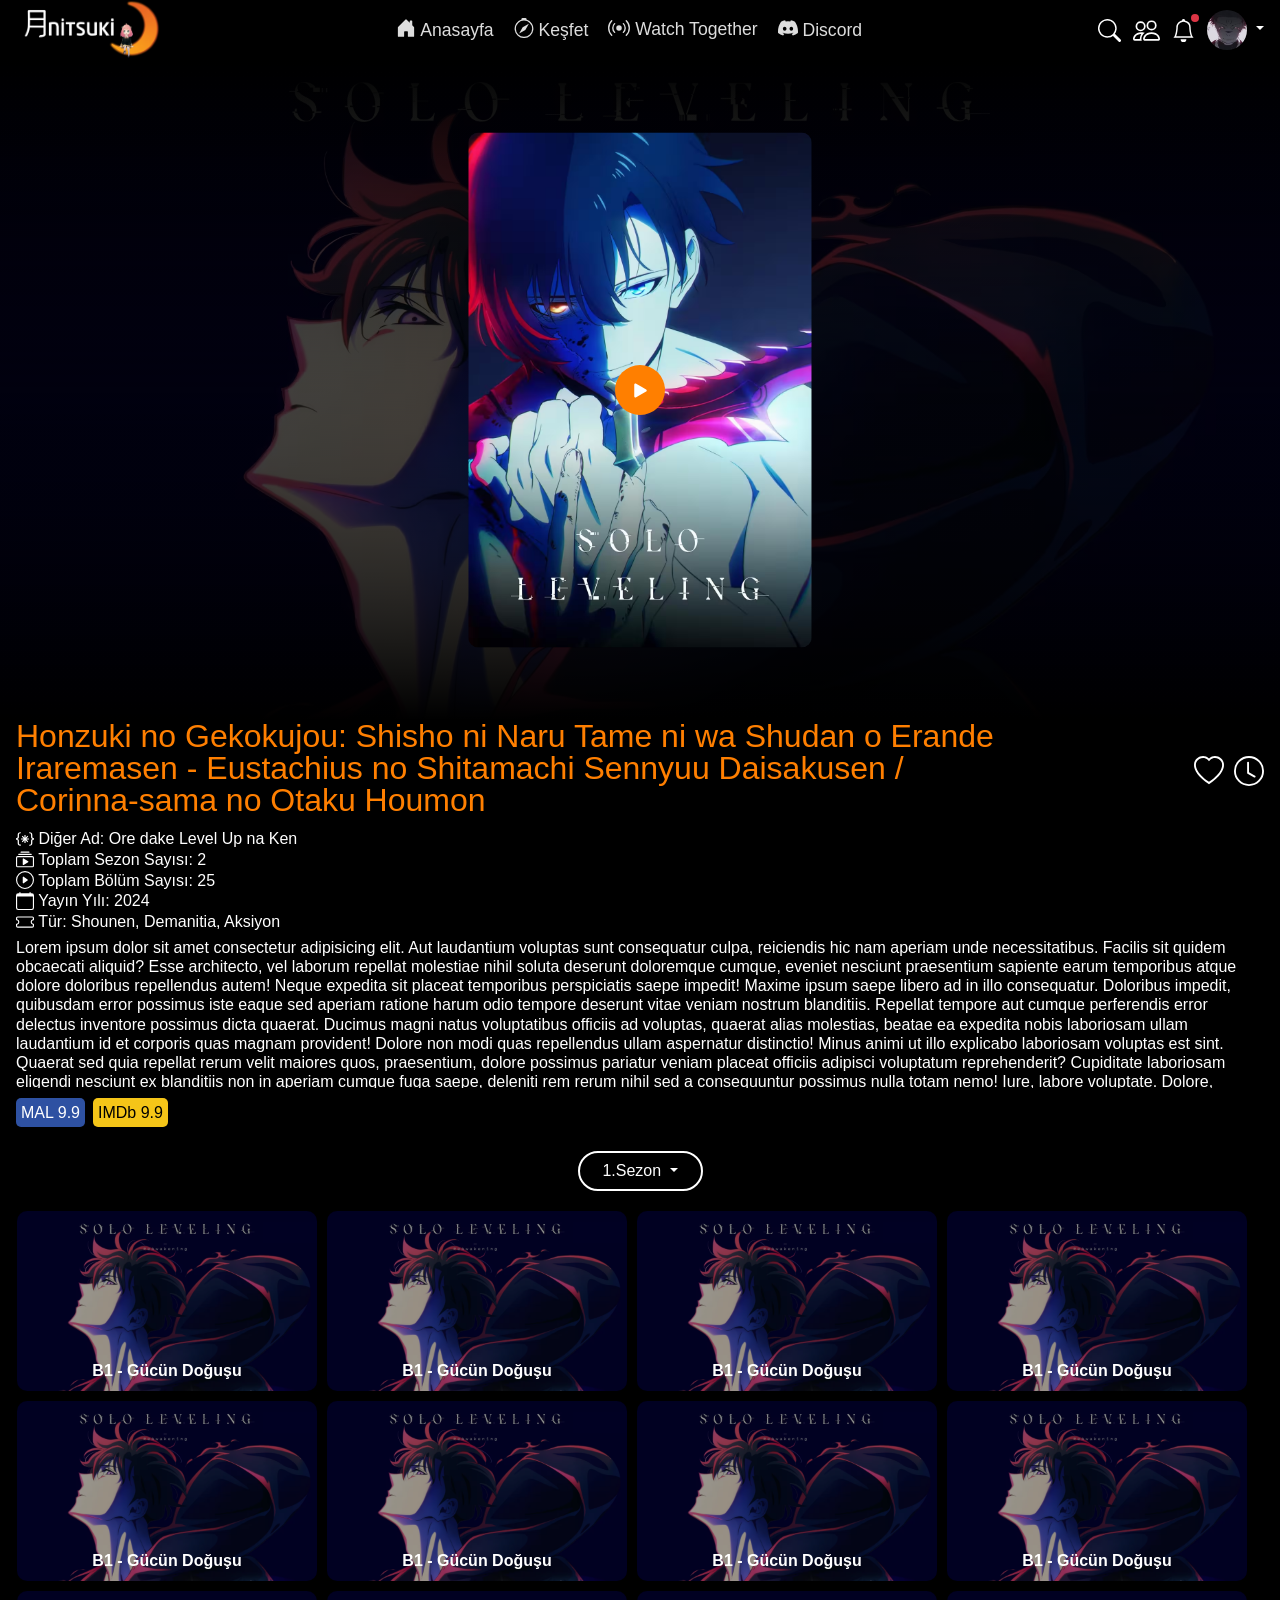
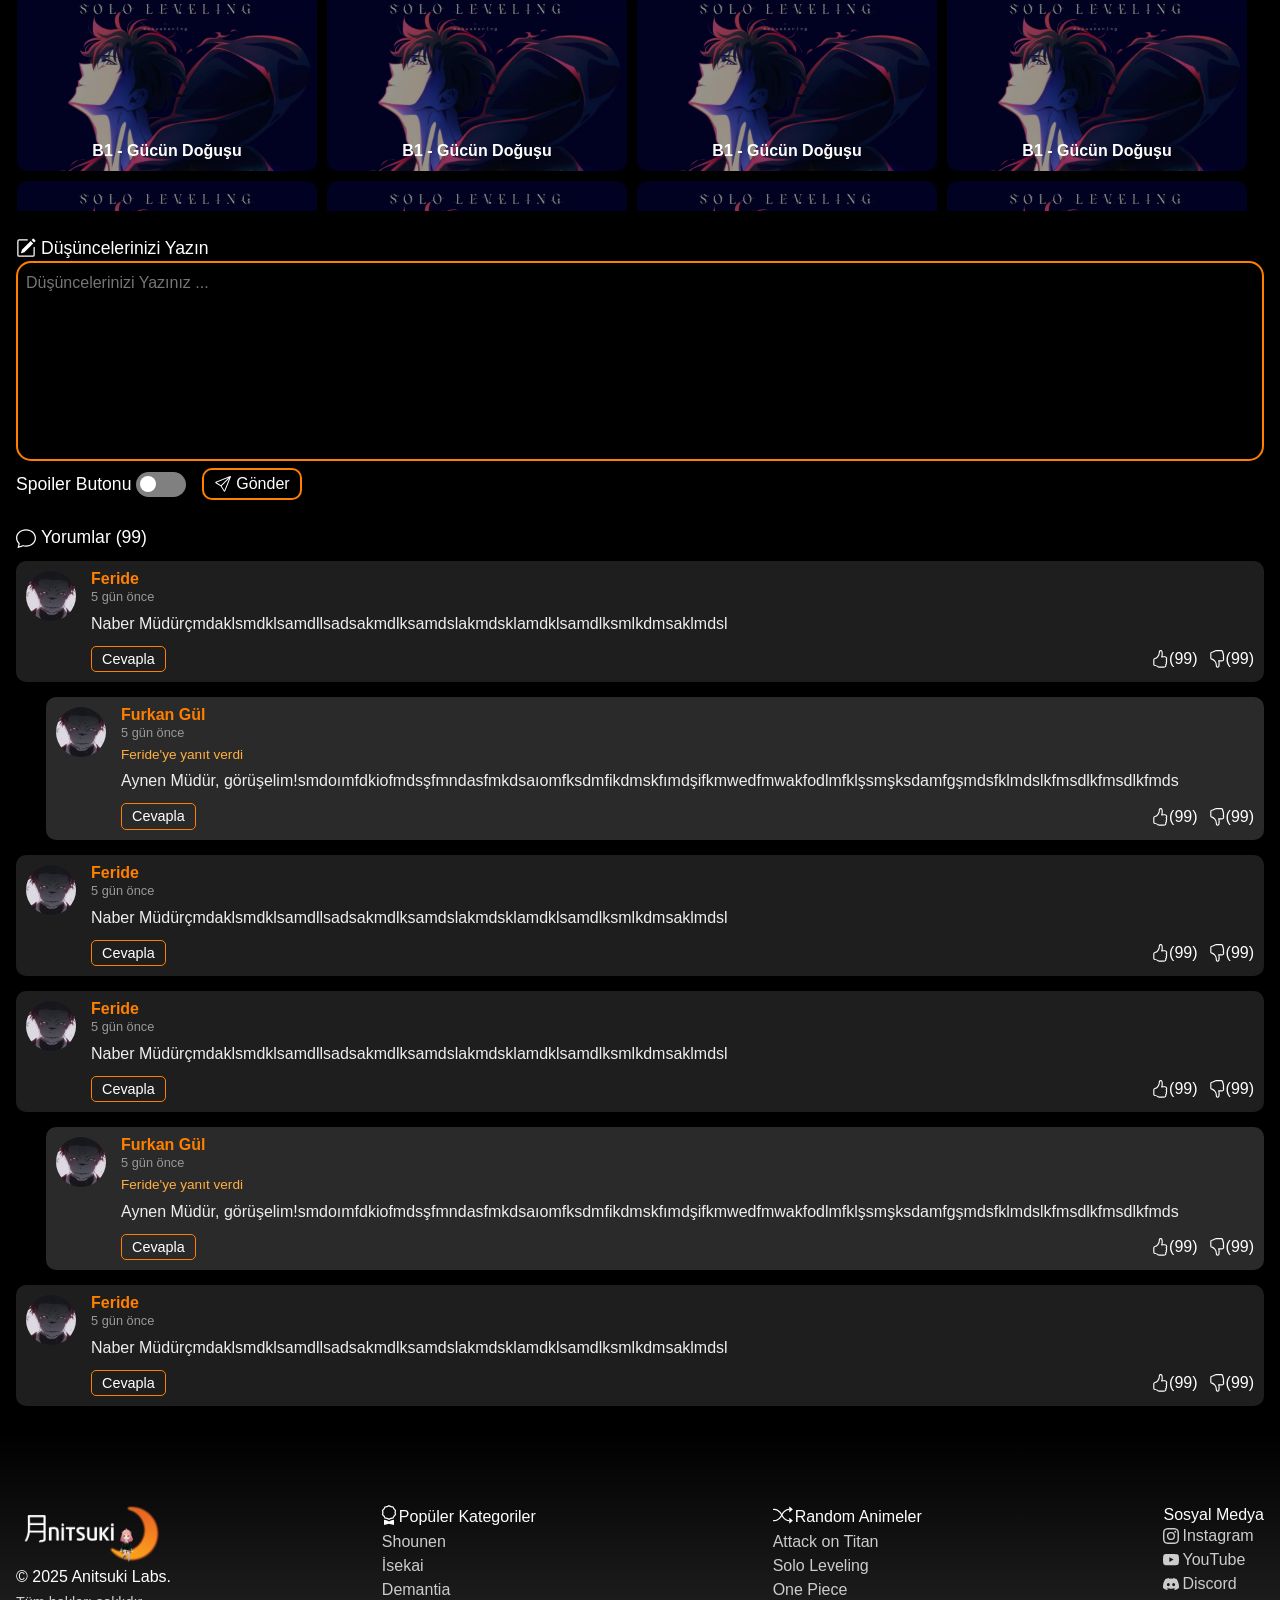
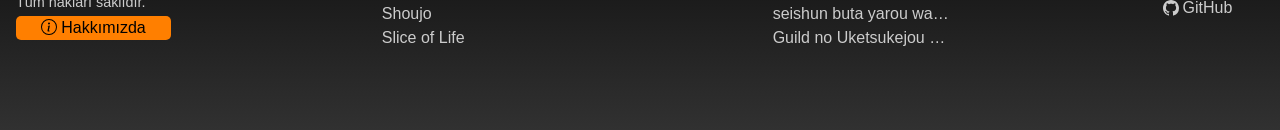
==== commit 64ea602d: "AI ile frontend tarafında Anasayfa, Keşfet ve Detail sayfalarında performans artışı sağlanıldı." ====
--- a/detail.html
+++ b/detail.html
@@ -2,1365 +2,1410 @@
 <html lang="en">
 
 <head>
-    <meta charset="UTF-8">
-    <meta name="viewport" content="width=device-width, initial-scale=1, viewport-fit=cover">
-    <title>Detay</title>
-    <link href="https://cdn.jsdelivr.net/npm/bootstrap@5.3.7/dist/css/bootstrap.min.css" rel="stylesheet"
-        integrity="sha384-LN+7fdVzj6u52u30Kp6M/trliBMCMKTyK833zpbD+pXdCLuTusPj697FH4R/5mcr" crossorigin="anonymous">
-    <link rel="stylesheet" href="css/global.css" type="text/css" />
-    <link rel="stylesheet" href="css/detail.css" type="text/css" />
+  <meta charset="UTF-8">
+  <meta name="viewport" content="width=device-width, initial-scale=1, viewport-fit=cover">
+  <title>Anitsuki | Detay</title>
+
+  <meta name="description" content="Sitenin kısa ve etkileyici açıklaması buraya gelecek.">
+
+  <link rel="preconnect" href="https://cdn.jsdelivr.net">
+  <link rel="dns-prefetch" href="https://cdn.jsdelivr.net">
+
+  <link rel="icon" href="webimg/aylogo.ico" type="image/x-icon">
+
+  <link href="https://cdn.jsdelivr.net/npm/bootstrap@5.3.3/dist/css/bootstrap.min.css" rel="stylesheet" integrity="..."
+    crossorigin="anonymous">
+
+  <link rel="stylesheet" href="css/global.css">
+  <link rel="stylesheet" href="css/detail.css">
 </head>
 
 <body>
-    <header class="d-flex justify-content-between">
-        <div class="logo">
-            <a href="index.html">
-                <picture>
-                    <source media="(max-width: 576px)" srcset="webimg/aylogo.png">
-                    <img src="webimg/logo.png" width="150" height="60" loading="lazy">
-                </picture>
+  <div class="loader"></div>
+  <header class="d-flex justify-content-between align-items-center">
+    <div class="logo">
+      <a href="index.html">
+        <picture>
+          <source media="(max-width: 576px)" srcset="webimg/aylogo.avif" type="image/avif">
+          <img src="webimg/logo.avif" width="150" height="60" alt="Anitsuki Logo" fetchpriority="high"
+            type="image/avif">
+        </picture>
+      </a>
+    </div>
+
+    <input style="display: none;" type="checkbox" id="check" aria-hidden="true" />
+    <label for="check" class="hamburger-btn" aria-label="Menüyü Aç">
+      <span></span>
+    </label>
+
+    <nav>
+      <a href="index.html" class="home-link">
+        <svg width="20" height="20" fill="currentColor" class="bi bi-house-door-fill" viewBox="0 0 16 16">
+          <path
+            d="M6.5 14.5v-3.505c0-.245.25-.495.5-.495h2c.25 0 .5.25.5.5v3.5a.5.5 0 0 0 .5.5h4a.5.5 0 0 0 .5-.5v-7a.5.5 0 0 0-.146-.354L13 5.793V2.5a.5.5 0 0 0-.5-.5h-1a.5.5 0 0 0-.5.5v1.293L8.354 1.146a.5.5 0 0 0-.708 0l-6 6A.5.5 0 0 0 1.5 7.5v7a.5.5 0 0 0 .5.5h4a.5.5 0 0 0 .5-.5" />
+        </svg>
+        Anasayfa
+      </a>
+      <a href="kesfet.html" class="kesfet-link">
+        <svg width="20" height="20" fill="currentColor" class="bi bi-compass" viewBox="0 0 16 16">
+          <path
+            d="M8 16.016a7.5 7.5 0 0 0 1.962-14.74A1 1 0 0 0 9 0H7a1 1 0 0 0-.962 1.276A7.5 7.5 0 0 0 8 16.016m6.5-7.5a6.5 6.5 0 1 1-13 0 6.5 6.5 0 0 1 13 0" />
+          <path d="m6.94 7.44 4.95-2.83-2.83 4.95-4.949 2.83 2.828-4.95z" />
+        </svg>
+        Keşfet
+      </a>
+      <a href="watchtogether.html" class="watch-link">
+        <svg width="22" height="22" fill="currentColor" class="bi bi-broadcast" viewBox="0 0 16 16">
+          <path
+            d="M3.05 3.05a7 7 0 0 0 0 9.9.5.5 0 0 1-.707.707 8 8 0 0 1 0-11.314.5.5 0 0 1 .707.707m2.122 2.122a4 4 0 0 0 0 5.656.5.5 0 1 1-.708.708 5 5 0 0 1 0-7.072.5.5 0 0 1 .708.708m5.656-.708a.5.5 0 0 1 .708 0 5 5 0 0 1 0 7.072.5.5 0 1 1-.708-.708 4 4 0 0 0 0-5.656.5.5 0 0 1 0-.708m2.122-2.12a.5.5 0 0 1 .707 0 8 8 0 0 1 0 11.313.5.5 0 0 1-.707-.707 7 7 0 0 0 0-9.9.5.5 0 0 1 0-.707zM10 8a2 2 0 1 1-4 0 2 2 0 0 1 4 0" />
+        </svg>
+        Watch Together
+      </a>
+      <a href="https://discord.gg/XDTdS5fAPa" target="_blank" class="discord-link">
+        <svg width="20" height="20" fill="currentColor" class="bi bi-discord" viewBox="0 0 16 16">
+          <path
+            d="M13.545 2.907a13.2 13.2 0 0 0-3.257-1.011.05.05 0 0 0-.052.025c-.141.25-.297.577-.406.833a12.2 12.2 0 0 0-3.658 0 8 8 0 0 0-.412-.833.05.05 0 0 0-.052-.025c-1.125.194-2.22.534-3.257 1.011a.04.04 0 0 0-.021.018C.356 6.024-.213 9.047.066 12.032q.003.022.021.037a13.3 13.3 0 0 0 3.995 2.02.05.05 0 0 0 .056-.019q.463-.63.818-1.329a.05.05 0 0 0-.01-.059l-.018-.011a9 9 0 0 1-1.248-.595.05.05 0 0 1-.02-.066l.015-.019q.127-.095.248-.195a.05.05 0 0 1 .051-.007c2.619 1.196 5.454 1.196 8.041 0a.05.05 0 0 1 .053.007q.121.1.248.195a.05.05 0 0 1-.004.085 8 8 0 0 1-1.249.594.05.05 0 0 0-.03.03.05.05 0 0 0 .003.041c.24.465.515.909.817 1.329a.05.05 0 0 0 .056.019 13.2 13.2 0 0 0 4.001-2.02.05.05 0 0 0 .021-.037c.334-3.451-.559-6.449-2.366-9.106a.03.03 0 0 0-.02-.019m-8.198 7.307c-.789 0-1.438-.724-1.438-1.612s.637-1.613 1.438-1.613c.807 0 1.45.73 1.438 1.613 0 .888-.637 1.612-1.438 1.612m5.316 0c-.788 0-1.438-.724-1.438-1.612s.637-1.613 1.438-1.613c.807 0 1.451.73 1.438 1.613 0 .888-.631 1.612-1.438 1.612" />
+        </svg>
+        Discord
+      </a>
+    </nav>
+
+    <div class="others d-flex align-items-center">
+      <button type="button" data-bs-toggle="modal" data-bs-target="#exampleModal" aria-label="Arama Yap">
+        <svg width="23" height="23" fill="currentColor" class="bi bi-search" viewBox="0 0 16 16">
+          <path
+            d="M11.742 10.344a6.5 6.5 0 1 0-1.397 1.398h-.001q.044.06.098.115l3.85 3.85a1 1 0 0 0 1.415-1.414l-3.85-3.85a1 1 0 0 0-.115-.1zM12 6.5a5.5 5.5 0 1 1-11 0 5.5 5.5 0 0 1 11 0" />
+        </svg>
+      </button>
+
+      <button type="button" data-bs-toggle="modal" data-bs-target="#exampleModal1" aria-label="Arkadaşların">
+        <svg width="27" height="27" fill="currentColor" class="bi bi-people" viewBox="0 0 16 16">
+          <path
+            d="M15 14s1 0 1-1-1-4-5-4-5 3-5 4 1 1 1 1zm-7.978-1L7 12.996c.001-.264.167-1.03.76-1.72C8.312 10.629 9.282 10 11 10c1.717 0 2.687.63 3.24 1.276.593.69.758 1.457.76 1.72l-.008.002-.014.002zM11 7a2 2 0 1 0 0-4 2 2 0 0 0 0 4m3-2a3 3 0 1 1-6 0 3 3 0 0 1 6 0M6.936 9.28a6 6 0 0 0-1.23-.247A7 7 0 0 0 5 9c-4 0-5 3-5 4q0 1 1 1h4.216A2.24 2.24 0 0 1 5 13c0-1.01.377-2.042 1.09-2.904.243-.294.526-.569.846-.816M4.92 10A5.5 5.5 0 0 0 4 13H1c0-.26.164-1.03.76-1.724.545-.636 1.492-1.256 3.16-1.275ZM1.5 5.5a3 3 0 1 1 6 0 3 3 0 0 1-6 0m3-2a2 2 0 1 0 0 4 2 2 0 0 0 0-4" />
+        </svg>
+      </button>
+
+      <button type="button" class="position-relative" data-bs-toggle="modal" data-bs-target="#exampleModal2"
+        aria-label="Bildirimler">
+        <svg width="23" height="23" fill="currentColor" class="bi bi-bell" viewBox="0 0 16 16">
+          <path
+            d="M8 16a2 2 0 0 0 2-2H6a2 2 0 0 0 2 2M8 1.918l-.797.161A4 4 0 0 0 4 6c0 .628-.134 2.197-.459 3.742-.16.767-.376 1.566-.663 2.258h10.244c-.287-.692-.502-1.49-.663-2.258C12.134 8.197 12 6.628 12 6a4 4 0 0 0-3.203-3.92zM14.22 12c.223.447.481.801.78 1H1c.299-.199.557-.553.78-1C2.68 10.2 3 6.88 3 6c0-2.42 1.72-4.44 4.005-4.901a1 1 0 1 1 1.99 0A5 5 0 0 1 13 6c0 .88.32 4.2 1.22 6" />
+        </svg>
+        <span class="position-absolute top-0 start-100 translate-middle bg-danger p-1 rounded-circle">
+          <span class="visually-hidden">Yeni Bildirimler</span>
+        </span>
+      </button>
+
+      <div class="dropdown">
+        <button class="btn dropdown-toggle" type="button" data-bs-toggle="dropdown" aria-expanded="false"
+          aria-label="Profil Menüsü">
+          <img src="webimg/sukunavsgojo.avif" alt="Profil Resmi" width="40" height="40"
+            style="object-fit: cover; border-radius: 50%;" type="image/avif" />
+        </button>
+        <ul class="dropdown-menu dropdown-menu-end" style="width: 100px;">
+          <li>
+            <a class="dropdown-item" href="user.html">
+              <svg width="20" height="20" fill="currentColor" class="bi bi-person-fill" viewBox="0 0 16 16">
+                <path d="M3 14s-1 0-1-1 1-4 6-4 6 3 6 4-1 1-1 1zm5-6a3 3 0 1 0 0-6 3 3 0 0 0 0 6" />
+              </svg> Profil
             </a>
-        </div>
-        <input style="display: none;" type="checkbox" id="check" />
-        <label for="check" class="hamburger-btn">
-            <span></span>
-        </label>
-        <nav>
-            <a href="index.html" class="home-link"><svg xmlns="http://www.w3.org/2000/svg" width="20" height="20"
-                    fill="currentColor" class="bi bi-house-door-fill" viewBox="0 0 16 16">
+          </li>
+          <li>
+            <a class="dropdown-item" href="#">
+              <svg width="20" height="20" fill="currentColor" class="bi bi-box-arrow-right" viewBox="0 0 16 16">
+                <path fill-rule="evenodd"
+                  d="M10 12.5a.5.5 0 0 1-.5.5h-8a.5.5 0 0 1-.5-.5v-9a.5.5 0 0 1 .5-.5h8a.5.5 0 0 1 .5.5v2a.5.5 0 0 0 1 0v-2A1.5 1.5 0 0 0 9.5 2h-8A1.5 1.5 0 0 0 0 3.5v9A1.5 1.5 0 0 0 1.5 14h8a1.5 1.5 0 0 0 1.5-1.5v-2a.5.5 0 0 0-1 0z" />
+                <path fill-rule="evenodd"
+                  d="M15.854 8.354a.5.5 0 0 0 0-.708l-3-3a.5.5 0 0 0-.708.708L14.293 7.5H5.5a.5.5 0 0 0 0 1h8.793l-2.147 2.146a.5.5 0 0 0 .708.708z" />
+              </svg> Çıkış
+            </a>
+          </li>
+        </ul>
+      </div>
+    </div>
+  </header>
+  <div class="modal" style="-webkit-backdrop-filter: blur(3px); backdrop-filter: blur(3px);" id="exampleModal"
+    tabindex="-1" aria-labelledby="exampleModalLabel" aria-hidden="true">
+    <div style="margin-top: 80px" class="modal-dialog">
+      <div style="background-color: #151515;" class="modal-content">
+        <div style="width: 100%;" class="modal-body">
+
+          <div style="height: 25px; width: 100%;" class="d-flex justify-content-between">
+            <div style="color: #ffffff; font-size: 1.1rem; font-weight: 500; font-style: normal;">
+              Anime Ara
+            </div>
+            <div>
+              <button style="filter: invert(100%);" type="button" class="btn-close" data-bs-dismiss="modal"
+                aria-label="Close"></button>
+            </div>
+          </div>
+
+          <div style="width: 100%;">
+            <div class="search">
+              <svg xmlns="http://www.w3.org/2000/svg" width="23" height="23" fill="currentColor" class="bi bi-search"
+                viewBox="0 0 16 16">
+                <path
+                  d="M11.742 10.344a6.5 6.5 0 1 0-1.397 1.398h-.001q.044.06.098.115l3.85 3.85a1 1 0 0 0 1.415-1.414l-3.85-3.85a1 1 0 0 0-.115-.1zM12 6.5a5.5 5.5 0 1 1-11 0 5.5 5.5 0 0 1 11 0" />
+              </svg>
+              <input type="search" placeholder="Anime ara..." autocomplete="off" aria-label="Anime arama kutusu" />
+            </div>
+
+            <div class="animeler overflow-auto" style="max-height: 500px;">
+
+              <a class="anime d-flex" href="#">
+                <img src="webimg/sololevelingposter.avif" width="70" height="100" loading="lazy"
+                  alt="Solo Leveling Poster" style="object-fit: cover;" type="image/avif" />
+                <div class="text">
+                  <div class="title text-break">
+                    Solo Leveling
+                  </div>
+                  <div class="des text-break">
+                    <svg xmlns="http://www.w3.org/2000/svg" width="18" height="18" fill="currentColor"
+                      class="bi bi-braces-asterisk" viewBox="0 0 16 16">
+                      <path fill-rule="evenodd"
+                        d="M1.114 8.063V7.9c1.005-.102 1.497-.615 1.497-1.6V4.503c0-1.094.39-1.538 1.354-1.538h.273V2h-.376C2.25 2 1.49 2.759 1.49 4.352v1.524c0 1.094-.376 1.456-1.49 1.456v1.299c1.114 0 1.49.362 1.49 1.456v1.524c0 1.593.759 2.352 2.372 2.352h.376v-.964h-.273c-.964 0-1.354-.444-1.354-1.538V9.663c0-.984-.492-1.497-1.497-1.6M14.886 7.9v.164c-1.005.103-1.497.616-1.497 1.6v1.798c0 1.094-.39 1.538-1.354 1.538h-.273v.964h.376c1.613 0 2.372-.759 2.372-2.352v-1.524c0-1.094.376-1.456 1.49-1.456v-1.3c-1.114 0-1.49-.362-1.49-1.456V4.352C14.51 2.759 13.75 2 12.138 2h-.376v.964h.273c.964 0 1.354.444 1.354 1.538V6.3c0 .984.492 1.497 1.497 1.6M7.5 11.5V9.207l-1.621 1.621-.707-.707L6.792 8.5H4.5v-1h2.293L5.172 5.879l.707-.707L7.5 6.792V4.5h1v2.293l1.621-1.621.707.707L9.208 7.5H11.5v1H9.207l1.621 1.621-.707.707L8.5 9.208V11.5z" />
+                    </svg> Diğer Ad: Ore dake Level Up na Ken
+                  </div>
+                </div>
+              </a>
+
+              <a class="anime d-flex" href="#">
+                <img src="webimg/sololevelingposter.avif" width="70" height="100" loading="lazy"
+                  alt="Guild Anime Poster" style="object-fit: cover;" type="image/avif" />
+                <div class="text">
+                  <div class="title text-break">
+                    Solo Leveling
+                  </div>
+                  <div class="des text-break">
+                    <svg xmlns="http://www.w3.org/2000/svg" width="18" height="18" fill="currentColor"
+                      class="bi bi-braces-asterisk" viewBox="0 0 16 16">
+                      <path fill-rule="evenodd"
+                        d="M1.114 8.063V7.9c1.005-.102 1.497-.615 1.497-1.6V4.503c0-1.094.39-1.538 1.354-1.538h.273V2h-.376C2.25 2 1.49 2.759 1.49 4.352v1.524c0 1.094-.376 1.456-1.49 1.456v1.299c1.114 0 1.49.362 1.49 1.456v1.524c0 1.593.759 2.352 2.372 2.352h.376v-.964h-.273c-.964 0-1.354-.444-1.354-1.538V9.663c0-.984-.492-1.497-1.497-1.6M14.886 7.9v.164c-1.005.103-1.497.616-1.497 1.6v1.798c0 1.094-.39 1.538-1.354 1.538h-.273v.964h.376c1.613 0 2.372-.759 2.372-2.352v-1.524c0-1.094.376-1.456 1.49-1.456v-1.3c-1.114 0-1.49-.362-1.49-1.456V4.352C14.51 2.759 13.75 2 12.138 2h-.376v.964h.273c.964 0 1.354.444 1.354 1.538V6.3c0 .984.492 1.497 1.497 1.6M7.5 11.5V9.207l-1.621 1.621-.707-.707L6.792 8.5H4.5v-1h2.293L5.172 5.879l.707-.707L7.5 6.792V4.5h1v2.293l1.621-1.621.707.707L9.208 7.5H11.5v1H9.207l1.621 1.621-.707.707L8.5 9.208V11.5z" />
+                    </svg> Diğer Ad: I May Be a Guild Receptionist, but I'll Solo Any Boss to Clock
+                    Out on Time
+                  </div>
+                </div>
+              </a>
+
+              <a class="anime d-flex" href="#">
+                <img src="webimg/sololevelingposter.avif" width="70" height="100" loading="lazy"
+                  alt="Guild Anime Poster" style="object-fit: cover;" type="image/avif" />
+                <div class="text">
+                  <div class="title text-break">
+                    Solo Leveling
+                  </div>
+                  <div class="des text-break">
+                    <svg xmlns="http://www.w3.org/2000/svg" width="18" height="18" fill="currentColor"
+                      class="bi bi-braces-asterisk" viewBox="0 0 16 16">
+                      <path fill-rule="evenodd"
+                        d="M1.114 8.063V7.9c1.005-.102 1.497-.615 1.497-1.6V4.503c0-1.094.39-1.538 1.354-1.538h.273V2h-.376C2.25 2 1.49 2.759 1.49 4.352v1.524c0 1.094-.376 1.456-1.49 1.456v1.299c1.114 0 1.49.362 1.49 1.456v1.524c0 1.593.759 2.352 2.372 2.352h.376v-.964h-.273c-.964 0-1.354-.444-1.354-1.538V9.663c0-.984-.492-1.497-1.497-1.6M14.886 7.9v.164c-1.005.103-1.497.616-1.497 1.6v1.798c0 1.094-.39 1.538-1.354 1.538h-.273v.964h.376c1.613 0 2.372-.759 2.372-2.352v-1.524c0-1.094.376-1.456 1.49-1.456v-1.3c-1.114 0-1.49-.362-1.49-1.456V4.352C14.51 2.759 13.75 2 12.138 2h-.376v.964h.273c.964 0 1.354.444 1.354 1.538V6.3c0 .984.492 1.497 1.497 1.6M7.5 11.5V9.207l-1.621 1.621-.707-.707L6.792 8.5H4.5v-1h2.293L5.172 5.879l.707-.707L7.5 6.792V4.5h1v2.293l1.621-1.621.707.707L9.208 7.5H11.5v1H9.207l1.621 1.621-.707.707L8.5 9.208V11.5z" />
+                    </svg> Diğer Ad: I May Be a Guild Receptionist, but I'll Solo Any Boss to Clock
+                    Out on Time
+                  </div>
+                </div>
+              </a>
+            </div>
+          </div>
+        </div>
+      </div>
+    </div>
+  </div>
+  <div class="modal user-modal" style="-webkit-backdrop-filter: blur(3px); backdrop-filter: blur(3px);"
+    id="exampleModal1" tabindex="-1" aria-labelledby="exampleModalLabel" aria-hidden="true">
+    <div style="margin-top: 80px" class="modal-dialog">
+      <div style="background-color: #151515;" class="modal-content">
+        <div style="width: 100%;" class="modal-body">
+
+          <div style="height: 25px; width: 100%;" class="d-flex justify-content-between">
+            <div style="color: #ffffff; font-size: 1.1rem; font-weight: 500; font-style: normal;">
+              Kullanıcı Ara
+            </div>
+            <div>
+              <button style="filter: invert(100%);" type="button" class="btn-close" data-bs-dismiss="modal"
+                aria-label="Close"></button>
+            </div>
+          </div>
+
+          <div style="width: 100%;">
+
+            <div class="search">
+              <svg xmlns="http://www.w3.org/2000/svg" width="23" height="23" fill="currentColor" class="bi bi-search"
+                viewBox="0 0 16 16">
+                <path
+                  d="M11.742 10.344a6.5 6.5 0 1 0-1.397 1.398h-.001q.044.06.098.115l3.85 3.85a1 1 0 0 0 1.415-1.414l-3.85-3.85a1 1 0 0 0-.115-.1zM12 6.5a5.5 5.5 0 1 1-11 0 5.5 5.5 0 0 1 11 0" />
+              </svg>
+              <input type="search" placeholder="Kullanıcı ara..." autocomplete="off" aria-label="Kullanıcı Arama" />
+            </div>
+
+            <div class="users overflow-auto" style="max-height: 500px;">
+
+              <a class="user d-flex" href="#">
+                <img src="webimg/sukunavsgojo.avif" width="50" height="50" loading="lazy" alt="Kullanıcı Resmi"
+                  style="object-fit: cover;" type="image/avif" />
+                <div class="text">
+                  <div class="title text-break">
+                    SukunanınHakkıYenenamaGojoyuGttenSkenLanetlerKralı
+                  </div>
+                  <div class="des text-break">
+                    Takipçi: 8
+                  </div>
+                </div>
+                <div class="userfollow">
+                  <svg xmlns="http://www.w3.org/2000/svg" width="35" height="35" fill="currentColor"
+                    class="bi bi-person-fill-add" viewBox="0 0 16 16">
                     <path
-                        d="M6.5 14.5v-3.505c0-.245.25-.495.5-.495h2c.25 0 .5.25.5.5v3.5a.5.5 0 0 0 .5.5h4a.5.5 0 0 0 .5-.5v-7a.5.5 0 0 0-.146-.354L13 5.793V2.5a.5.5 0 0 0-.5-.5h-1a.5.5 0 0 0-.5.5v1.293L8.354 1.146a.5.5 0 0 0-.708 0l-6 6A.5.5 0 0 0 1.5 7.5v7a.5.5 0 0 0 .5.5h4a.5.5 0 0 0 .5-.5" />
+                      d="M12.5 16a3.5 3.5 0 1 0 0-7 3.5 3.5 0 0 0 0 7m.5-5v1h1a.5.5 0 0 1 0 1h-1v1a.5.5 0 0 1-1 0v-1h-1a.5.5 0 0 1 0-1h1v-1a.5.5 0 0 1 1 0m-2-6a3 3 0 1 1-6 0 3 3 0 0 1 6 0" />
+                    <path
+                      d="M2 13c0 1 1 1 1 1h5.256A4.5 4.5 0 0 1 8 12.5a4.5 4.5 0 0 1 1.544-3.393Q8.844 9.002 8 9c-5 0-6 3-6 4" />
+                  </svg>
+                </div>
+              </a>
+
+              <a class="user d-flex" href="#">
+                <img src="webimg/sukunavsgojo.avif" width="50" height="50" loading="lazy" alt="Kullanıcı Resmi"
+                  style="object-fit: cover;" type="image/avif" />
+                <div class="text">
+                  <div class="title text-break">
+                    Sukuna
+                  </div>
+                  <div class="des text-break">
+                    Takipçi: 8
+                  </div>
+                </div>
+                <div class="userfollow">
+                  <svg xmlns="http://www.w3.org/2000/svg" width="35" height="35" fill="currentColor"
+                    class="bi bi-person-fill-add" viewBox="0 0 16 16">
+                    <path
+                      d="M12.5 16a3.5 3.5 0 1 0 0-7 3.5 3.5 0 0 0 0 7m.5-5v1h1a.5.5 0 0 1 0 1h-1v1a.5.5 0 0 1-1 0v-1h-1a.5.5 0 0 1 0-1h1v-1a.5.5 0 0 1 1 0m-2-6a3 3 0 1 1-6 0 3 3 0 0 1 6 0" />
+                    <path
+                      d="M2 13c0 1 1 1 1 1h5.256A4.5 4.5 0 0 1 8 12.5a4.5 4.5 0 0 1 1.544-3.393Q8.844 9.002 8 9c-5 0-6 3-6 4" />
+                  </svg>
+                </div>
+              </a>
+
+              <a class="user d-flex" href="#">
+                <img src="webimg/sukunavsgojo.avif" width="50" height="50" loading="lazy" alt="Kullanıcı Resmi"
+                  style="object-fit: cover;" type="image/avif" />
+                <div class="text">
+                  <div class="title text-break">
+                    SukunanınHakkıYenenamaGojoyuGttenSkenLanetlerKralı
+                  </div>
+                  <div class="des text-break">
+                    Takipçi: 8
+                  </div>
+                </div>
+                <div class="userfollow">
+                  <svg xmlns="http://www.w3.org/2000/svg" width="35" height="35" fill="currentColor"
+                    class="bi bi-person-fill-add" viewBox="0 0 16 16">
+                    <path
+                      d="M12.5 16a3.5 3.5 0 1 0 0-7 3.5 3.5 0 0 0 0 7m.5-5v1h1a.5.5 0 0 1 0 1h-1v1a.5.5 0 0 1-1 0v-1h-1a.5.5 0 0 1 0-1h1v-1a.5.5 0 0 1 1 0m-2-6a3 3 0 1 1-6 0 3 3 0 0 1 6 0" />
+                    <path
+                      d="M2 13c0 1 1 1 1 1h5.256A4.5 4.5 0 0 1 8 12.5a4.5 4.5 0 0 1 1.544-3.393Q8.844 9.002 8 9c-5 0-6 3-6 4" />
+                  </svg>
+                </div>
+              </a>
+
+              <a class="user d-flex" href="#">
+                <img src="webimg/sukunavsgojo.avif" width="50" height="50" loading="lazy" alt="Kullanıcı Resmi"
+                  style="object-fit: cover;" type="image/avif" />
+                <div class="text">
+                  <div class="title text-break">
+                    Sukuna
+                  </div>
+                  <div class="des text-break">
+                    Takipçi: 8
+                  </div>
+                </div>
+                <div class="userfollow">
+                  <svg xmlns="http://www.w3.org/2000/svg" width="35" height="35" fill="currentColor"
+                    class="bi bi-person-fill-add" viewBox="0 0 16 16">
+                    <path
+                      d="M12.5 16a3.5 3.5 0 1 0 0-7 3.5 3.5 0 0 0 0 7m.5-5v1h1a.5.5 0 0 1 0 1h-1v1a.5.5 0 0 1-1 0v-1h-1a.5.5 0 0 1 0-1h1v-1a.5.5 0 0 1 1 0m-2-6a3 3 0 1 1-6 0 3 3 0 0 1 6 0" />
+                    <path
+                      d="M2 13c0 1 1 1 1 1h5.256A4.5 4.5 0 0 1 8 12.5a4.5 4.5 0 0 1 1.544-3.393Q8.844 9.002 8 9c-5 0-6 3-6 4" />
+                  </svg>
+                </div>
+              </a>
+
+            </div>
+          </div>
+        </div>
+      </div>
+    </div>
+  </div>
+  <div class="modal notication-modal" style="-webkit-backdrop-filter: blur(3px); backdrop-filter: blur(3px);"
+    id="exampleModal2" tabindex="-1" aria-labelledby="exampleModalLabel" aria-hidden="true">
+    <div style="margin-top: 80px" class="modal-dialog">
+      <div style="background-color: #151515;" class="modal-content">
+        <div style="width: 100%;" class="modal-body">
+
+          <div style="height: 25px; width: 100%;" class="d-flex justify-content-between">
+            <div style="color: #ffffff; font-size: 1.1rem; font-weight: 500; font-style: normal;">
+              Bildirimler
+            </div>
+            <div>
+              <button style="filter: invert(100%);" type="button" class="btn-close" data-bs-dismiss="modal"
+                aria-label="Kapat"></button>
+            </div>
+          </div>
+
+          <div style="width: 100%;">
+
+            <div class="users overflow-auto" style="max-height: 500px;">
+
+              <a class="user d-flex align-items-center position-relative" href="#">
+                <img src="webimg/sukunavsgojo.avif" width="50" height="50" loading="lazy" alt="Kullanıcı Avatarı"
+                  style="object-fit: cover;" type="image/avif" />
+                <div class="text">
+                  <div class="title text-break">
+                    Sukuna
+                  </div>
+                  <div class="des text-break">
+                    Bu hesap sizi takip ediyor.
+                  </div>
+                  <div class="date">
+                    12-12-2025
+                  </div>
+                </div>
+                <span class="position-absolute top-0 end-0 p-1 bg-danger rounded-circle">
+                  <span class="visually-hidden">Yeni bildirim</span>
+                </span>
+              </a>
+
+              <a class="user d-flex align-items-center position-relative" href="#">
+                <img src="webimg/sukunavsgojo.avif" width="50" height="50" loading="lazy" alt="Kullanıcı Avatarı"
+                  style="object-fit: cover;" type="image/avif" />
+                <div class="text">
+                  <div class="title text-break">
+                    Sukuna
+                  </div>
+                  <div class="des text-break">
+                    Naruto animesinde yorumunuza cevap verdi.
+                  </div>
+                  <div class="date">
+                    12-12-2025
+                  </div>
+                </div>
+                <span class="position-absolute top-0 end-0 p-1 bg-danger rounded-circle">
+                  <span class="visually-hidden">Yeni bildirim</span>
+                </span>
+              </a>
+
+              <a class="user d-flex align-items-center position-relative" href="#">
+                <img src="webimg/sukunavsgojo.avif" width="50" height="50" loading="lazy" alt="Kullanıcı Avatarı"
+                  style="object-fit: cover;" type="image/avif" />
+                <div class="text">
+                  <div class="title text-break">
+                    Sukuna
+                  </div>
+                  <div class="des text-break">
+                    Naruto S1 B-1 yorumunuza cevap verdi.
+                  </div>
+                  <div class="date">
+                    12-12-2025
+                  </div>
+                </div>
+                <span class="position-absolute top-0 end-0 p-1 bg-danger rounded-circle">
+                  <span class="visually-hidden">Yeni bildirim</span>
+                </span>
+              </a>
+
+              <a class="user d-flex align-items-center position-relative" href="#">
+                <img src="webimg/sukunavsgojo.avif" width="50" height="50" loading="lazy" alt="Kullanıcı Avatarı"
+                  style="object-fit: cover;" type="image/avif" />
+                <div class="text">
+                  <div class="title text-break">
+                    Sukuna
+                  </div>
+                  <div class="des text-break">
+                    Shingeki no Kyojin animesinde yorumunuza cevap verdi
+                  </div>
+                  <div class="date">
+                    12-12-2025
+                  </div>
+                </div>
+                <span class="position-absolute top-0 end-0 p-1 bg-danger rounded-circle">
+                  <span class="visually-hidden">Yeni bildirim</span>
+                </span>
+              </a>
+
+              <a class="user d-flex align-items-center position-relative" href="#">
+                <img src="webimg/sukunavsgojo.avif" width="50" height="50" loading="lazy" alt="Kullanıcı Avatarı"
+                  style="object-fit: cover;" type="image/avif" />
+                <div class="text">
+                  <div class="title text-break">
+                    Sukuna
+                  </div>
+                  <div class="des text-break">
+                    Shingeki no Kyojin S-1 B-1 yorumunuza cevap verdi
+                  </div>
+                  <div class="date">
+                    12-12-2025
+                  </div>
+                </div>
+                <span class="position-absolute top-0 end-0 p-1 bg-danger rounded-circle">
+                  <span class="visually-hidden">Yeni bildirim</span>
+                </span>
+              </a>
+
+            </div>
+
+            <button class="clear w-100">
+              Bildirimleri Temizle
+            </button>
+          </div>
+        </div>
+      </div>
+    </div>
+  </div>
+  <div class="detail">
+    <div class="banner">
+      <picture>
+        <source srcset="webimg/sololevelingposter.avif" media="(max-width: 599px)" width="400" height="600"
+          fetchpriority="high" type="image/avif">
+        <img src="webimg/sololevelingbanner.avif" alt="Solo Leveling" width="1920" height="600" fetchpriority="high"
+          type="image/avif">
+      </picture>
+      <div class="box">
+        <div class="videoimg">
+          <div class="box2">
+            <div class="posterbtn">
+              <img class="poster" src="webimg/sololevelingposter.avif" alt="Solo Leveling Poster" width="400"
+                height="600" fetchpriority="high" type="image/avif">
+              <button class="playbutton"><svg xmlns="http://www.w3.org/2000/svg" width="25" height="25"
+                  fill="currentColor" class="bi bi-play-fill" viewBox="0 0 16 16">
+                  <path
+                    d="m11.596 8.697-6.363 3.692c-.54.313-1.233-.066-1.233-.697V4.308c0-.63.692-1.01 1.233-.696l6.363 3.692a.802.802 0 0 1 0 1.393" />
                 </svg>
-                Anasayfa</a>
-            <a href="kesfet.html" class="kesfet-link"><svg xmlns="http://www.w3.org/2000/svg" width="20" height="20"
-                    fill="currentColor" class="bi bi-compass" viewBox="0 0 16 16">
-                    <path
-                        d="M8 16.016a7.5 7.5 0 0 0 1.962-14.74A1 1 0 0 0 9 0H7a1 1 0 0 0-.962 1.276A7.5 7.5 0 0 0 8 16.016m6.5-7.5a6.5 6.5 0 1 1-13 0 6.5 6.5 0 0 1 13 0" />
-                    <path d="m6.94 7.44 4.95-2.83-2.83 4.95-4.949 2.83 2.828-4.95z" />
+              </button>
+            </div>
+          </div>
+          <div class="videocontainer">
+            <video class="video" playsinline preload="metadata">
+              <source src="video/edit.mp4">
+            </video>
+            <div class="controls">
+              <button class="play-pause"><svg xmlns="http://www.w3.org/2000/svg" width="25" height="25"
+                  fill="currentColor" class="bi bi-play-fill" viewBox="0 0 16 16">
+                  <path
+                    d="m11.596 8.697-6.363 3.692c-.54.313-1.233-.066-1.233-.697V4.308c0-.63.692-1.01 1.233-.696l6.363 3.692a.802.802 0 0 1 0 1.393" />
                 </svg>
-                Keşfet</a>
-            <a href="watchtogether.html" class="watch-link"><svg xmlns="http://www.w3.org/2000/svg" width="22"
-                    height="22" fill="currentColor" class="bi bi-broadcast" viewBox="0 0 16 16">
-                    <path
-                        d="M3.05 3.05a7 7 0 0 0 0 9.9.5.5 0 0 1-.707.707 8 8 0 0 1 0-11.314.5.5 0 0 1 .707.707m2.122 2.122a4 4 0 0 0 0 5.656.5.5 0 1 1-.708.708 5 5 0 0 1 0-7.072.5.5 0 0 1 .708.708m5.656-.708a.5.5 0 0 1 .708 0 5 5 0 0 1 0 7.072.5.5 0 1 1-.708-.708 4 4 0 0 0 0-5.656.5.5 0 0 1 0-.708m2.122-2.12a.5.5 0 0 1 .707 0 8 8 0 0 1 0 11.313.5.5 0 0 1-.707-.707 7 7 0 0 0 0-9.9.5.5 0 0 1 0-.707zM10 8a2 2 0 1 1-4 0 2 2 0 0 1 4 0" />
-                </svg>
-                Watch Together</a>
-            <a href="#" class="discord-link"><svg xmlns="http://www.w3.org/2000/svg" width="20" height="20"
-                    fill="currentColor" class="bi bi-discord" viewBox="0 0 16 16">
-                    <path
-                        d="M13.545 2.907a13.2 13.2 0 0 0-3.257-1.011.05.05 0 0 0-.052.025c-.141.25-.297.577-.406.833a12.2 12.2 0 0 0-3.658 0 8 8 0 0 0-.412-.833.05.05 0 0 0-.052-.025c-1.125.194-2.22.534-3.257 1.011a.04.04 0 0 0-.021.018C.356 6.024-.213 9.047.066 12.032q.003.022.021.037a13.3 13.3 0 0 0 3.995 2.02.05.05 0 0 0 .056-.019q.463-.63.818-1.329a.05.05 0 0 0-.01-.059l-.018-.011a9 9 0 0 1-1.248-.595.05.05 0 0 1-.02-.066l.015-.019q.127-.095.248-.195a.05.05 0 0 1 .051-.007c2.619 1.196 5.454 1.196 8.041 0a.05.05 0 0 1 .053.007q.121.1.248.195a.05.05 0 0 1-.004.085 8 8 0 0 1-1.249.594.05.05 0 0 0-.03.03.05.05 0 0 0 .003.041c.24.465.515.909.817 1.329a.05.05 0 0 0 .056.019 13.2 13.2 0 0 0 4.001-2.02.05.05 0 0 0 .021-.037c.334-3.451-.559-6.449-2.366-9.106a.03.03 0 0 0-.02-.019m-8.198 7.307c-.789 0-1.438-.724-1.438-1.612s.637-1.613 1.438-1.613c.807 0 1.45.73 1.438 1.613 0 .888-.637 1.612-1.438 1.612m5.316 0c-.788 0-1.438-.724-1.438-1.612s.637-1.613 1.438-1.613c.807 0 1.451.73 1.438 1.613 0 .888-.631 1.612-1.438 1.612" />
-                </svg>
-                Discord</a>
+              </button>
+              <button class="mute"><svg xmlns="http://www.w3.org/2000/svg" width="25" height="25" fill="currentColor"
+                  class="bi bi-volume-up-fill" viewBox="0 0 16 16">
+                  <path
+                    d="M11.536 14.01A8.47 8.47 0 0 0 14.026 8a8.47 8.47 0 0 0-2.49-6.01l-.708.707A7.48 7.48 0 0 1 13.025 8c0 2.071-.84 3.946-2.197 5.303z" />
+                  <path
+                    d="M10.121 12.596A6.48 6.48 0 0 0 12.025 8a6.48 6.48 0 0 0-1.904-4.596l-.707.707A5.48 5.48 0 0 1 11.025 8a5.48 5.48 0 0 1-1.61 3.89z" />
+                  <path
+                    d="M8.707 11.182A4.5 4.5 0 0 0 10.025 8a4.5 4.5 0 0 0-1.318-3.182L8 5.525A3.5 3.5 0 0 1 9.025 8 3.5 3.5 0 0 1 8 10.475zM6.717 3.55A.5.5 0 0 1 7 4v8a.5.5 0 0 1-.812.39L3.825 10.5H1.5A.5.5 0 0 1 1 10V6a.5.5 0 0 1 .5-.5h2.325l2.363-1.89a.5.5 0 0 1 .529-.06" />
+                </svg></button>
+            </div>
+          </div>
+        </div>
+      </div>
+    </div>
+    <div class="animetext text-break">
+      <div style="display: flex; margin-bottom: 5px;">
+        <h1 class="title">
+          Honzuki no Gekokujou: Shisho ni Naru Tame ni wa Shudan o Erande Iraremasen - Eustachius no Shitamachi Sennyuu
+          Daisakusen / Corinna-sama no Otaku Houmon
+        </h1>
+        <div class="favoriteandwatch">
+          <svg xmlns="http://www.w3.org/2000/svg" width="30" height="30" fill="currentColor" class="bi bi-heart"
+            viewBox="0 0 16 16">
+            <path
+              d="m8 2.748-.717-.737C5.6.281 2.514.878 1.4 3.053c-.523 1.023-.641 2.5.314 4.385.92 1.815 2.834 3.989 6.286 6.357 3.452-2.368 5.365-4.542 6.286-6.357.955-1.886.838-3.362.314-4.385C13.486.878 10.4.28 8.717 2.01zM8 15C-7.333 4.868 3.279-3.04 7.824 1.143q.09.083.176.171a3 3 0 0 1 .176-.17C12.72-3.042 23.333 4.867 8 15" />
+          </svg>
+          <svg xmlns="http://www.w3.org/2000/svg" width="30" height="30" fill="currentColor" class="bi bi-clock"
+            viewBox="0 0 16 16">
+            <path d="M8 3.5a.5.5 0 0 0-1 0V9a.5.5 0 0 0 .252.434l3.5 2a.5.5 0 0 0 .496-.868L8 8.71z" />
+            <path d="M8 16A8 8 0 1 0 8 0a8 8 0 0 0 0 16m7-8A7 7 0 1 1 1 8a7 7 0 0 1 14 0" />
+          </svg>
+        </div>
+      </div>
+      <div class="season">
+        <svg xmlns="http://www.w3.org/2000/svg" width="18" height="18" fill="currentColor" class="bi bi-braces-asterisk"
+          viewBox="0 0 16 16">
+          <path fill-rule="evenodd"
+            d="M1.114 8.063V7.9c1.005-.102 1.497-.615 1.497-1.6V4.503c0-1.094.39-1.538 1.354-1.538h.273V2h-.376C2.25 2 1.49 2.759 1.49 4.352v1.524c0 1.094-.376 1.456-1.49 1.456v1.299c1.114 0 1.49.362 1.49 1.456v1.524c0 1.593.759 2.352 2.372 2.352h.376v-.964h-.273c-.964 0-1.354-.444-1.354-1.538V9.663c0-.984-.492-1.497-1.497-1.6M14.886 7.9v.164c-1.005.103-1.497.616-1.497 1.6v1.798c0 1.094-.39 1.538-1.354 1.538h-.273v.964h.376c1.613 0 2.372-.759 2.372-2.352v-1.524c0-1.094.376-1.456 1.49-1.456v-1.3c-1.114 0-1.49-.362-1.49-1.456V4.352C14.51 2.759 13.75 2 12.138 2h-.376v.964h.273c.964 0 1.354.444 1.354 1.538V6.3c0 .984.492 1.497 1.497 1.6M7.5 11.5V9.207l-1.621 1.621-.707-.707L6.792 8.5H4.5v-1h2.293L5.172 5.879l.707-.707L7.5 6.792V4.5h1v2.293l1.621-1.621.707.707L9.208 7.5H11.5v1H9.207l1.621 1.621-.707.707L8.5 9.208V11.5z" />
+        </svg> Diğer Ad: Ore dake Level Up na Ken
+      </div>
+      <div class="season">
+        <svg xmlns="http://www.w3.org/2000/svg" width="18" height="18" fill="currentColor" class="bi bi-collection-play"
+          viewBox="0 0 16 16">
+          <path
+            d="M2 3a.5.5 0 0 0 .5.5h11a.5.5 0 0 0 0-1h-11A.5.5 0 0 0 2 3m2-2a.5.5 0 0 0 .5.5h7a.5.5 0 0 0 0-1h-7A.5.5 0 0 0 4 1m2.765 5.576A.5.5 0 0 0 6 7v5a.5.5 0 0 0 .765.424l4-2.5a.5.5 0 0 0 0-.848z" />
+          <path
+            d="M1.5 14.5A1.5 1.5 0 0 1 0 13V6a1.5 1.5 0 0 1 1.5-1.5h13A1.5 1.5 0 0 1 16 6v7a1.5 1.5 0 0 1-1.5 1.5zm13-1a.5.5 0 0 0 .5-.5V6a.5.5 0 0 0-.5-.5h-13A.5.5 0 0 0 1 6v7a.5.5 0 0 0 .5.5z" />
+        </svg> Toplam Sezon Sayısı: 2
+      </div>
+      <div class="episode">
+        <svg xmlns="http://www.w3.org/2000/svg" width="18" height="18" fill="currentColor" class="bi bi-play-circle"
+          viewBox="0 0 16 16">
+          <path d="M8 15A7 7 0 1 1 8 1a7 7 0 0 1 0 14m0 1A8 8 0 1 0 8 0a8 8 0 0 0 0 16" />
+          <path
+            d="M6.271 5.055a.5.5 0 0 1 .52.038l3.5 2.5a.5.5 0 0 1 0 .814l-3.5 2.5A.5.5 0 0 1 6 10.5v-5a.5.5 0 0 1 .271-.445" />
+        </svg> Toplam Bölüm Sayısı: 25
+      </div>
+      <div class="year">
+        <svg xmlns="http://www.w3.org/2000/svg" width="18" height="18" fill="currentColor" class="bi bi-calendar"
+          viewBox="0 0 16 16">
+          <path
+            d="M3.5 0a.5.5 0 0 1 .5.5V1h8V.5a.5.5 0 0 1 1 0V1h1a2 2 0 0 1 2 2v11a2 2 0 0 1-2 2H2a2 2 0 0 1-2-2V3a2 2 0 0 1 2-2h1V.5a.5.5 0 0 1 .5-.5M1 4v10a1 1 0 0 0 1 1h12a1 1 0 0 0 1-1V4z" />
+        </svg> Yayın Yılı: 2024
+      </div>
+      <div class="tur">
+        <svg xmlns="http://www.w3.org/2000/svg" width="18" height="18" fill="currentColor" class="bi bi-ticket"
+          viewBox="0 0 16 16">
+          <path
+            d="M0 4.5A1.5 1.5 0 0 1 1.5 3h13A1.5 1.5 0 0 1 16 4.5V6a.5.5 0 0 1-.5.5 1.5 1.5 0 0 0 0 3 .5.5 0 0 1 .5.5v1.5a1.5 1.5 0 0 1-1.5 1.5h-13A1.5 1.5 0 0 1 0 11.5V10a.5.5 0 0 1 .5-.5 1.5 1.5 0 1 0 0-3A.5.5 0 0 1 0 6zM1.5 4a.5.5 0 0 0-.5.5v1.05a2.5 2.5 0 0 1 0 4.9v1.05a.5.5 0 0 0 .5.5h13a.5.5 0 0 0 .5-.5v-1.05a2.5 2.5 0 0 1 0-4.9V4.5a.5.5 0 0 0-.5-.5z" />
+        </svg> Tür: Shounen, Demanitia, Aksiyon
+      </div>
+      <div class="des">
+        Lorem ipsum dolor sit amet consectetur adipisicing elit. Aut laudantium voluptas sunt consequatur culpa,
+        reiciendis hic nam aperiam unde necessitatibus. Facilis sit quidem obcaecati aliquid? Esse architecto,
+        vel laborum repellat molestiae nihil soluta deserunt doloremque cumque, eveniet nesciunt praesentium
+        sapiente earum temporibus atque dolore doloribus repellendus autem! Neque expedita sit placeat
+        temporibus perspiciatis saepe impedit! Maxime ipsum saepe libero ad in illo consequatur. Doloribus
+        impedit, quibusdam error possimus iste eaque sed aperiam ratione harum odio tempore deserunt vitae
+        veniam nostrum blanditiis. Repellat tempore aut cumque perferendis error delectus inventore possimus
+        dicta quaerat. Ducimus magni natus voluptatibus officiis ad voluptas, quaerat alias molestias, beatae ea
+        expedita nobis laboriosam ullam laudantium id et corporis quas magnam provident! Dolore non modi quas
+        repellendus ullam aspernatur distinctio! Minus animi ut illo explicabo laboriosam voluptas est sint.
+        Quaerat sed quia repellat rerum velit maiores quos, praesentium, dolore possimus pariatur veniam placeat
+        officiis adipisci voluptatum reprehenderit? Cupiditate laboriosam eligendi nesciunt ex blanditiis non in
+        aperiam cumque fuga saepe, deleniti rem rerum nihil sed a consequuntur possimus nulla totam nemo! Iure,
+        labore voluptate. Dolore, mollitia nobis. Dolorem ab adipisci sit rem minima aspernatur eum, quia labore
+        enim quis sapiente dolor accusantium maxime fugit eius iste voluptas autem nemo velit! Cupiditate
+        officiis quis hic at ducimus aspernatur consequatur culpa iste, deserunt voluptatem explicabo est! Velit
+        assumenda voluptatem fugit provident reiciendis nam enim alias ipsam et consectetur ad similique iure
+        impedit sit sapiente nostrum qui optio excepturi recusandae, modi, voluptate quaerat labore itaque
+        mollitia. Expedita omnis amet voluptatem molestiae.
+      </div>
+      <div class="malandimdb">
+        <div class="mal">
+          MAL 9.9
+        </div>
+        <div class="imdb">
+          IMDb 9.9
+        </div>
+      </div>
+    </div>
+    <div class="seasonandedipsode">
+      <div class="season">
+
+        <div class="dropdown">
+          <button class="btn btn-secondary dropdown-toggle" type="button" id="dropdownMenuButton1"
+            data-bs-toggle="dropdown" aria-expanded="false">
+            1.Sezon
+          </button>
+          <ul class="dropdown-menu dropdown-menu-end" aria-labelledby="dropdownMenuButton1">
+            <li><a class="dropdown-item" href="#">1.Sezon</a></li>
+            <li><a class="dropdown-item" href="#">2.Sezon</a></li>
+            <li><a class="dropdown-item" href="#">3.Sezon</a></li>
+          </ul>
+        </div>
+      </div>
+      <div class="episode">
+        <a href="videoplayer.html">
+          <div class="box">
+            <img src="webimg/sololevelingbanner.avif" alt="Solo Leveling" loading="lazy" width="600" height="300"
+              type="image/avif" />
+            <div class="episodename">
+              B1 - Gücün Doğuşu
+            </div>
+          </div>
+        </a>
+        <a href="videoplayer.html">
+          <div class="box">
+            <img src="webimg/sololevelingbanner.avif" alt="Solo Leveling" loading="lazy" width="600" height="300"
+              type="image/avif" />
+            <div class="episodename">
+              B1 - Gücün Doğuşu
+            </div>
+          </div>
+        </a>
+        <a href="videoplayer.html">
+          <div class="box">
+            <img src="webimg/sololevelingbanner.avif" alt="Solo Leveling" loading="lazy" width="600" height="300"
+              type="image/avif" />
+            <div class="episodename">
+              B1 - Gücün Doğuşu
+            </div>
+          </div>
+        </a>
+        <a href="videoplayer.html">
+          <div class="box">
+            <img src="webimg/sololevelingbanner.avif" alt="Solo Leveling" loading="lazy" width="600" height="300"
+              type="image/avif" />
+            <div class="episodename">
+              B1 - Gücün Doğuşu
+            </div>
+          </div>
+        </a>
+        <a href="videoplayer.html">
+          <div class="box">
+            <img src="webimg/sololevelingbanner.avif" alt="Solo Leveling" loading="lazy" width="600" height="300"
+              type="image/avif" />
+            <div class="episodename">
+              B1 - Gücün Doğuşu
+            </div>
+          </div>
+        </a>
+        <a href="videoplayer.html">
+          <div class="box">
+            <img src="webimg/sololevelingbanner.avif" alt="Solo Leveling" loading="lazy" width="600" height="300"
+              type="image/avif" />
+            <div class="episodename">
+              B1 - Gücün Doğuşu
+            </div>
+          </div>
+        </a>
+        <a href="videoplayer.html">
+          <div class="box">
+            <img src="webimg/sololevelingbanner.avif" alt="Solo Leveling" loading="lazy" width="600" height="300"
+              type="image/avif" />
+            <div class="episodename">
+              B1 - Gücün Doğuşu
+            </div>
+          </div>
+        </a>
+        <a href="videoplayer.html">
+          <div class="box">
+            <img src="webimg/sololevelingbanner.avif" alt="Solo Leveling" loading="lazy" width="600" height="300"
+              type="image/avif" />
+            <div class="episodename">
+              B1 - Gücün Doğuşu
+            </div>
+          </div>
+        </a>
+        <a href="videoplayer.html">
+          <div class="box">
+            <img src="webimg/sololevelingbanner.avif" alt="Solo Leveling" loading="lazy" width="600" height="300"
+              type="image/avif" />
+            <div class="episodename">
+              B1 - Gücün Doğuşu
+            </div>
+          </div>
+        </a>
+        <a href="videoplayer.html">
+          <div class="box">
+            <img src="webimg/sololevelingbanner.avif" alt="Solo Leveling" loading="lazy" width="600" height="300"
+              type="image/avif" />
+            <div class="episodename">
+              B1 - Gücün Doğuşu
+            </div>
+          </div>
+        </a>
+        <a href="videoplayer.html">
+          <div class="box">
+            <img src="webimg/sololevelingbanner.avif" alt="Solo Leveling" loading="lazy" width="600" height="300"
+              type="image/avif" />
+            <div class="episodename">
+              B1 - Gücün Doğuşu
+            </div>
+          </div>
+        </a>
+        <a href="videoplayer.html">
+          <div class="box">
+            <img src="webimg/sololevelingbanner.avif" alt="Solo Leveling" loading="lazy" width="600" height="300"
+              type="image/avif" />
+            <div class="episodename">
+              B1 - Gücün Doğuşu
+            </div>
+          </div>
+        </a>
+        <a href="videoplayer.html">
+          <div class="box">
+            <img src="webimg/sololevelingbanner.avif" alt="Solo Leveling" loading="lazy" width="600" height="300"
+              type="image/avif" />
+            <div class="episodename">
+              B1 - Gücün Doğuşu
+            </div>
+          </div>
+        </a>
+        <a href="videoplayer.html">
+          <div class="box">
+            <img src="webimg/sololevelingbanner.avif" alt="Solo Leveling" loading="lazy" width="600" height="300"
+              type="image/avif" />
+            <div class="episodename">
+              B1 - Gücün Doğuşu
+            </div>
+          </div>
+        </a>
+        <a href="videoplayer.html">
+          <div class="box">
+            <img src="webimg/sololevelingbanner.avif" alt="Solo Leveling" loading="lazy" width="600" height="300"
+              type="image/avif" />
+            <div class="episodename">
+              B1 - Gücün Doğuşu
+            </div>
+          </div>
+        </a>
+        <a href="videoplayer.html">
+          <div class="box">
+            <img src="webimg/sololevelingbanner.avif" alt="Solo Leveling" loading="lazy" width="600" height="300"
+              type="image/avif" />
+            <div class="episodename">
+              B1 - Gücün Doğuşu
+            </div>
+          </div>
+        </a>
+        <a href="videoplayer.html">
+          <div class="box">
+            <img src="webimg/sololevelingbanner.avif" alt="Solo Leveling" loading="lazy" width="600" height="300"
+              type="image/avif" />
+            <div class="episodename">
+              B1 - Gücün Doğuşu
+            </div>
+          </div>
+        </a>
+        <a href="videoplayer.html">
+          <div class="box">
+            <img src="webimg/sololevelingbanner.avif" alt="Solo Leveling" loading="lazy" width="600" height="300"
+              type="image/avif" />
+            <div class="episodename">
+              B1 - Gücün Doğuşu
+            </div>
+          </div>
+        </a>
+        <a href="videoplayer.html">
+          <div class="box">
+            <img src="webimg/sololevelingbanner.avif" alt="Solo Leveling" loading="lazy" width="600" height="300"
+              type="image/avif" />
+            <div class="episodename">
+              B1 - Gücün Doğuşu
+            </div>
+          </div>
+        </a>
+        <a href="videoplayer.html">
+          <div class="box">
+            <img src="webimg/sololevelingbanner.avif" alt="Solo Leveling" loading="lazy" width="600" height="300"
+              type="image/avif" />
+            <div class="episodename">
+              B1 - Gücün Doğuşu
+            </div>
+          </div>
+        </a>
+      </div>
+    </div>
+    <div class="commentcontent">
+      <div class="messagebox">
+        <div class="title">
+          <svg xmlns="http://www.w3.org/2000/svg" width="20" height="20" fill="currentColor" class="bi bi-pencil-square"
+            viewBox="0 0 16 16">
+            <path
+              d="M15.502 1.94a.5.5 0 0 1 0 .706L14.459 3.69l-2-2L13.502.646a.5.5 0 0 1 .707 0l1.293 1.293zm-1.75 2.456-2-2L4.939 9.21a.5.5 0 0 0-.121.196l-.805 2.414a.25.25 0 0 0 .316.316l2.414-.805a.5.5 0 0 0 .196-.12l6.813-6.814z" />
+            <path fill-rule="evenodd"
+              d="M1 13.5A1.5 1.5 0 0 0 2.5 15h11a1.5 1.5 0 0 0 1.5-1.5v-6a.5.5 0 0 0-1 0v6a.5.5 0 0 1-.5.5h-11a.5.5 0 0 1-.5-.5v-11a.5.5 0 0 1 .5-.5H9a.5.5 0 0 0 0-1H2.5A1.5 1.5 0 0 0 1 2.5z" />
+          </svg> Düşüncelerinizi Yazın
+        </div>
+        <textarea placeholder="Düşüncelerinizi Yazınız ..."></textarea>
+        <div class="other">
+          <div class="toggle">
+            <div class="title">
+              Spoiler Butonu
+            </div>
+            <label>
+              <input type="checkbox" class="toggle-checkbox">
+              <div class="toggle-switch"></div>
+            </label>
+          </div>
+          <button><svg xmlns="http://www.w3.org/2000/svg" width="16" height="16" fill="currentColor" class="bi bi-send"
+              viewBox="0 0 16 16">
+              <path
+                d="M15.854.146a.5.5 0 0 1 .11.54l-5.819 14.547a.75.75 0 0 1-1.329.124l-3.178-4.995L.643 7.184a.75.75 0 0 1 .124-1.33L15.314.037a.5.5 0 0 1 .54.11ZM6.636 10.07l2.761 4.338L14.13 2.576zm6.787-8.201L1.591 6.602l4.339 2.76z" />
+            </svg> Gönder</button>
+        </div>
+      </div>
+      <div class="comments">
+        <div class="title">
+          <svg xmlns="http://www.w3.org/2000/svg" width="20" height="20" fill="currentColor" class="bi bi-chat"
+            viewBox="0 0 16 16">
+            <path
+              d="M2.678 11.894a1 1 0 0 1 .287.801 11 11 0 0 1-.398 2c1.395-.323 2.247-.697 2.634-.893a1 1 0 0 1 .71-.074A8 8 0 0 0 8 14c3.996 0 7-2.807 7-6s-3.004-6-7-6-7 2.808-7 6c0 1.468.617 2.83 1.678 3.894m-.493 3.905a22 22 0 0 1-.713.129c-.2.032-.352-.176-.273-.362a10 10 0 0 0 .244-.637l.003-.01c.248-.72.45-1.548.524-2.319C.743 11.37 0 9.76 0 8c0-3.866 3.582-7 8-7s8 3.134 8 7-3.582 7-8 7a9 9 0 0 1-2.347-.306c-.52.263-1.639.742-3.468 1.105" />
+          </svg>Yorumlar (99)
+        </div>
+        <div class="comment-section">
+          <div class="comment-box">
+            <img src="webimg/sukunavsgojo.avif" lazyload="lazy" width="40" height="40" alt="User Avatar" />
+            <div class="comment-content">
+              <a href="#" class="username">Feride</a>
+              <div class="date">5 gün önce</div>
+              <div class="comment-text">
+                Naber Müdürçmdaklsmdklsamdllsadsakmdlksamdslakmdsklamdklsamdlksmlkdmsaklmdsl
+              </div>
+              <div class="buttonandlike">
+                <button class="reply-btn" data-bs-toggle="modal" data-bs-target="#exampleModal4">Cevapla</button>
+                <div class="likeandunlike">
+                  <a href="#" class="like">
+                    <svg xmlns="http://www.w3.org/2000/svg" width="18" height="18" fill="currentColor"
+                      class="bi bi-hand-thumbs-up" viewBox="0 0 16 16">
+                      <path
+                        d="M8.864.046C7.908-.193 7.02.53 6.956 1.466c-.072 1.051-.23 2.016-.428 2.59-.125.36-.479 1.013-1.04 1.639-.557.623-1.282 1.178-2.131 1.41C2.685 7.288 2 7.87 2 8.72v4.001c0 .845.682 1.464 1.448 1.545 1.07.114 1.564.415 2.068.723l.048.03c.272.165.578.348.97.484.397.136.861.217 1.466.217h3.5c.937 0 1.599-.477 1.934-1.064a1.86 1.86 0 0 0 .254-.912c0-.152-.023-.312-.077-.464.201-.263.38-.578.488-.901.11-.33.172-.762.004-1.149.069-.13.12-.269.159-.403.077-.27.113-.568.113-.857 0-.288-.036-.585-.113-.856a2 2 0 0 0-.138-.362 1.9 1.9 0 0 0 .234-1.734c-.206-.592-.682-1.1-1.2-1.272-.847-.282-1.803-.276-2.516-.211a10 10 0 0 0-.443.05 9.4 9.4 0 0 0-.062-4.509A1.38 1.38 0 0 0 9.125.111zM11.5 14.721H8c-.51 0-.863-.069-1.14-.164-.281-.097-.506-.228-.776-.393l-.04-.024c-.555-.339-1.198-.731-2.49-.868-.333-.036-.554-.29-.554-.55V8.72c0-.254.226-.543.62-.65 1.095-.3 1.977-.996 2.614-1.708.635-.71 1.064-1.475 1.238-1.978.243-.7.407-1.768.482-2.85.025-.362.36-.594.667-.518l.262.066c.16.04.258.143.288.255a8.34 8.34 0 0 1-.145 4.725.5.5 0 0 0 .595.644l.003-.001.014-.003.058-.014a9 9 0 0 1 1.036-.157c.663-.06 1.457-.054 2.11.164.175.058.45.3.57.65.107.308.087.67-.266 1.022l-.353.353.353.354c.043.043.105.141.154.315.048.167.075.37.075.581 0 .212-.027.414-.075.582-.05.174-.111.272-.154.315l-.353.353.353.354c.047.047.109.177.005.488a2.2 2.2 0 0 1-.505.805l-.353.353.353.354c.006.005.041.05.041.17a.9.9 0 0 1-.121.416c-.165.288-.503.56-1.066.56z" />
+                    </svg> (99)
+                  </a>
+                  <a href="#" class="unlike">
+                    <svg xmlns="http://www.w3.org/2000/svg" width="18" height="18" fill="currentColor"
+                      class="bi bi-hand-thumbs-down" viewBox="0 0 16 16">
+                      <path
+                        d="M8.864 15.674c-.956.24-1.843-.484-1.908-1.42-.072-1.05-.23-2.015-.428-2.59-.125-.36-.479-1.012-1.04-1.638-.557-.624-1.282-1.179-2.131-1.41C2.685 8.432 2 7.85 2 7V3c0-.845.682-1.464 1.448-1.546 1.07-.113 1.564-.415 2.068-.723l.048-.029c.272-.166.578-.349.97-.484C6.931.08 7.395 0 8 0h3.5c.937 0 1.599.478 1.934 1.064.164.287.254.607.254.913 0 .152-.023.312-.077.464.201.262.38.577.488.9.11.33.172.762.004 1.15.069.13.12.268.159.403.077.27.113.567.113.856s-.036.586-.113.856c-.035.12-.08.244-.138.363.394.571.418 1.2.234 1.733-.206.592-.682 1.1-1.2 1.272-.847.283-1.803.276-2.516.211a10 10 0 0 1-.443-.05 9.36 9.36 0 0 1-.062 4.51c-.138.508-.55.848-1.012.964zM11.5 1H8c-.51 0-.863.068-1.14.163-.281.097-.506.229-.776.393l-.04.025c-.555.338-1.198.73-2.49.868-.333.035-.554.29-.554.55V7c0 .255.226.543.62.65 1.095.3 1.977.997 2.614 1.709.635.71 1.064 1.475 1.238 1.977.243.7.407 1.768.482 2.85.025.362.36.595.667.518l.262-.065c.16-.04.258-.144.288-.255a8.34 8.34 0 0 0-.145-4.726.5.5 0 0 1 .595-.643h.003l.014.004.058.013a9 9 0 0 0 1.036.157c.663.06 1.457.054 2.11-.163.175-.059.45-.301.57-.651.107-.308.087-.67-.266-1.021L12.793 7l.353-.354c.043-.042.105-.14.154-.315.048-.167.075-.37.075-.581s-.027-.414-.075-.581c-.05-.174-.111-.273-.154-.315l-.353-.354.353-.354c.047-.047.109-.176.005-.488a2.2 2.2 0 0 0-.505-.804l-.353-.354.353-.354c.006-.005.041-.05.041-.17a.9.9 0 0 0-.121-.415C12.4 1.272 12.063 1 11.5 1" />
+                    </svg> (99)
+                  </a>
+                </div>
+              </div>
+            </div>
+          </div>
+          <div class="reply-box">
+            <img src="webimg/sukunavsgojo.avif" lazyload="lazy" width="40" height="40" alt="User Avatar" />
+            <div class="comment-content">
+              <a href="#" class="username">Furkan Gül</a>
+              <div class="date">5 gün önce</div>
+              <div class="reply-to">Feride'ye yanıt verdi</div>
+              <div class="comment-text">
+                Aynen Müdür,
+                görüşelim!smdoımfdkiofmdsşfmndasfmkdsaıomfksdmfikdmskfımdşifkmwedfmwakfodlmfklşsmşksdamfgşmdsfklmdslkfmsdlkfmsdlkfmds
+              </div>
+              <div class="buttonandlike">
+                <button class="reply-btn" data-bs-toggle="modal" data-bs-target="#exampleModal4">Cevapla</button>
+                <div class="likeandunlike">
+                  <a href="#" class="like">
+                    <svg xmlns="http://www.w3.org/2000/svg" width="18" height="18" fill="currentColor"
+                      class="bi bi-hand-thumbs-up" viewBox="0 0 16 16">
+                      <path
+                        d="M8.864.046C7.908-.193 7.02.53 6.956 1.466c-.072 1.051-.23 2.016-.428 2.59-.125.36-.479 1.013-1.04 1.639-.557.623-1.282 1.178-2.131 1.41C2.685 7.288 2 7.87 2 8.72v4.001c0 .845.682 1.464 1.448 1.545 1.07.114 1.564.415 2.068.723l.048.03c.272.165.578.348.97.484.397.136.861.217 1.466.217h3.5c.937 0 1.599-.477 1.934-1.064a1.86 1.86 0 0 0 .254-.912c0-.152-.023-.312-.077-.464.201-.263.38-.578.488-.901.11-.33.172-.762.004-1.149.069-.13.12-.269.159-.403.077-.27.113-.568.113-.857 0-.288-.036-.585-.113-.856a2 2 0 0 0-.138-.362 1.9 1.9 0 0 0 .234-1.734c-.206-.592-.682-1.1-1.2-1.272-.847-.282-1.803-.276-2.516-.211a10 10 0 0 0-.443.05 9.4 9.4 0 0 0-.062-4.509A1.38 1.38 0 0 0 9.125.111zM11.5 14.721H8c-.51 0-.863-.069-1.14-.164-.281-.097-.506-.228-.776-.393l-.04-.024c-.555-.339-1.198-.731-2.49-.868-.333-.036-.554-.29-.554-.55V8.72c0-.254.226-.543.62-.65 1.095-.3 1.977-.996 2.614-1.708.635-.71 1.064-1.475 1.238-1.978.243-.7.407-1.768.482-2.85.025-.362.36-.594.667-.518l.262.066c.16.04.258.143.288.255a8.34 8.34 0 0 1-.145 4.725.5.5 0 0 0 .595.644l.003-.001.014-.003.058-.014a9 9 0 0 1 1.036-.157c.663-.06 1.457-.054 2.11.164.175.058.45.3.57.65.107.308.087.67-.266 1.022l-.353.353.353.354c.043.043.105.141.154.315.048.167.075.37.075.581 0 .212-.027.414-.075.582-.05.174-.111.272-.154.315l-.353.353.353.354c.047.047.109.177.005.488a2.2 2.2 0 0 1-.505.805l-.353.353.353.354c.006.005.041.05.041.17a.9.9 0 0 1-.121.416c-.165.288-.503.56-1.066.56z" />
+                    </svg> (99)
+                  </a>
+                  <a href="#" class="unlike">
+                    <svg xmlns="http://www.w3.org/2000/svg" width="18" height="18" fill="currentColor"
+                      class="bi bi-hand-thumbs-down" viewBox="0 0 16 16">
+                      <path
+                        d="M8.864 15.674c-.956.24-1.843-.484-1.908-1.42-.072-1.05-.23-2.015-.428-2.59-.125-.36-.479-1.012-1.04-1.638-.557-.624-1.282-1.179-2.131-1.41C2.685 8.432 2 7.85 2 7V3c0-.845.682-1.464 1.448-1.546 1.07-.113 1.564-.415 2.068-.723l.048-.029c.272-.166.578-.349.97-.484C6.931.08 7.395 0 8 0h3.5c.937 0 1.599.478 1.934 1.064.164.287.254.607.254.913 0 .152-.023.312-.077.464.201.262.38.577.488.9.11.33.172.762.004 1.15.069.13.12.268.159.403.077.27.113.567.113.856s-.036.586-.113.856c-.035.12-.08.244-.138.363.394.571.418 1.2.234 1.733-.206.592-.682 1.1-1.2 1.272-.847.283-1.803.276-2.516.211a10 10 0 0 1-.443-.05 9.36 9.36 0 0 1-.062 4.51c-.138.508-.55.848-1.012.964zM11.5 1H8c-.51 0-.863.068-1.14.163-.281.097-.506.229-.776.393l-.04.025c-.555.338-1.198.73-2.49.868-.333.035-.554.29-.554.55V7c0 .255.226.543.62.65 1.095.3 1.977.997 2.614 1.709.635.71 1.064 1.475 1.238 1.977.243.7.407 1.768.482 2.85.025.362.36.595.667.518l.262-.065c.16-.04.258-.144.288-.255a8.34 8.34 0 0 0-.145-4.726.5.5 0 0 1 .595-.643h.003l.014.004.058.013a9 9 0 0 0 1.036.157c.663.06 1.457.054 2.11-.163.175-.059.45-.301.57-.651.107-.308.087-.67-.266-1.021L12.793 7l.353-.354c.043-.042.105-.14.154-.315.048-.167.075-.37.075-.581s-.027-.414-.075-.581c-.05-.174-.111-.273-.154-.315l-.353-.354.353-.354c.047-.047.109-.176.005-.488a2.2 2.2 0 0 0-.505-.804l-.353-.354.353-.354c.006-.005.041-.05.041-.17a.9.9 0 0 0-.121-.415C12.4 1.272 12.063 1 11.5 1" />
+                    </svg> (99)
+                  </a>
+                </div>
+              </div>
+            </div>
+          </div>
+          <div class="comment-box">
+            <img src="webimg/sukunavsgojo.avif" lazyload="lazy" width="40" height="40" alt="User Avatar" />
+            <div class="comment-content">
+              <a href="#" class="username">Feride</a>
+              <div class="date">5 gün önce</div>
+              <div class="comment-text">
+                Naber Müdürçmdaklsmdklsamdllsadsakmdlksamdslakmdsklamdklsamdlksmlkdmsaklmdsl
+              </div>
+              <div class="buttonandlike">
+                <button class="reply-btn" data-bs-toggle="modal" data-bs-target="#exampleModal4">Cevapla</button>
+                <div class="likeandunlike">
+                  <a href="#" class="like">
+                    <svg xmlns="http://www.w3.org/2000/svg" width="18" height="18" fill="currentColor"
+                      class="bi bi-hand-thumbs-up" viewBox="0 0 16 16">
+                      <path
+                        d="M8.864.046C7.908-.193 7.02.53 6.956 1.466c-.072 1.051-.23 2.016-.428 2.59-.125.36-.479 1.013-1.04 1.639-.557.623-1.282 1.178-2.131 1.41C2.685 7.288 2 7.87 2 8.72v4.001c0 .845.682 1.464 1.448 1.545 1.07.114 1.564.415 2.068.723l.048.03c.272.165.578.348.97.484.397.136.861.217 1.466.217h3.5c.937 0 1.599-.477 1.934-1.064a1.86 1.86 0 0 0 .254-.912c0-.152-.023-.312-.077-.464.201-.263.38-.578.488-.901.11-.33.172-.762.004-1.149.069-.13.12-.269.159-.403.077-.27.113-.568.113-.857 0-.288-.036-.585-.113-.856a2 2 0 0 0-.138-.362 1.9 1.9 0 0 0 .234-1.734c-.206-.592-.682-1.1-1.2-1.272-.847-.282-1.803-.276-2.516-.211a10 10 0 0 0-.443.05 9.4 9.4 0 0 0-.062-4.509A1.38 1.38 0 0 0 9.125.111zM11.5 14.721H8c-.51 0-.863-.069-1.14-.164-.281-.097-.506-.228-.776-.393l-.04-.024c-.555-.339-1.198-.731-2.49-.868-.333-.036-.554-.29-.554-.55V8.72c0-.254.226-.543.62-.65 1.095-.3 1.977-.996 2.614-1.708.635-.71 1.064-1.475 1.238-1.978.243-.7.407-1.768.482-2.85.025-.362.36-.594.667-.518l.262.066c.16.04.258.143.288.255a8.34 8.34 0 0 1-.145 4.725.5.5 0 0 0 .595.644l.003-.001.014-.003.058-.014a9 9 0 0 1 1.036-.157c.663-.06 1.457-.054 2.11.164.175.058.45.3.57.65.107.308.087.67-.266 1.022l-.353.353.353.354c.043.043.105.141.154.315.048.167.075.37.075.581 0 .212-.027.414-.075.582-.05.174-.111.272-.154.315l-.353.353.353.354c.047.047.109.177.005.488a2.2 2.2 0 0 1-.505.805l-.353.353.353.354c.006.005.041.05.041.17a.9.9 0 0 1-.121.416c-.165.288-.503.56-1.066.56z" />
+                    </svg> (99)
+                  </a>
+                  <a href="#" class="unlike">
+                    <svg xmlns="http://www.w3.org/2000/svg" width="18" height="18" fill="currentColor"
+                      class="bi bi-hand-thumbs-down" viewBox="0 0 16 16">
+                      <path
+                        d="M8.864 15.674c-.956.24-1.843-.484-1.908-1.42-.072-1.05-.23-2.015-.428-2.59-.125-.36-.479-1.012-1.04-1.638-.557-.624-1.282-1.179-2.131-1.41C2.685 8.432 2 7.85 2 7V3c0-.845.682-1.464 1.448-1.546 1.07-.113 1.564-.415 2.068-.723l.048-.029c.272-.166.578-.349.97-.484C6.931.08 7.395 0 8 0h3.5c.937 0 1.599.478 1.934 1.064.164.287.254.607.254.913 0 .152-.023.312-.077.464.201.262.38.577.488.9.11.33.172.762.004 1.15.069.13.12.268.159.403.077.27.113.567.113.856s-.036.586-.113.856c-.035.12-.08.244-.138.363.394.571.418 1.2.234 1.733-.206.592-.682 1.1-1.2 1.272-.847.283-1.803.276-2.516.211a10 10 0 0 1-.443-.05 9.36 9.36 0 0 1-.062 4.51c-.138.508-.55.848-1.012.964zM11.5 1H8c-.51 0-.863.068-1.14.163-.281.097-.506.229-.776.393l-.04.025c-.555.338-1.198.73-2.49.868-.333.035-.554.29-.554.55V7c0 .255.226.543.62.65 1.095.3 1.977.997 2.614 1.709.635.71 1.064 1.475 1.238 1.977.243.7.407 1.768.482 2.85.025.362.36.595.667.518l.262-.065c.16-.04.258-.144.288-.255a8.34 8.34 0 0 0-.145-4.726.5.5 0 0 1 .595-.643h.003l.014.004.058.013a9 9 0 0 0 1.036.157c.663.06 1.457.054 2.11-.163.175-.059.45-.301.57-.651.107-.308.087-.67-.266-1.021L12.793 7l.353-.354c.043-.042.105-.14.154-.315.048-.167.075-.37.075-.581s-.027-.414-.075-.581c-.05-.174-.111-.273-.154-.315l-.353-.354.353-.354c.047-.047.109-.176.005-.488a2.2 2.2 0 0 0-.505-.804l-.353-.354.353-.354c.006-.005.041-.05.041-.17a.9.9 0 0 0-.121-.415C12.4 1.272 12.063 1 11.5 1" />
+                    </svg> (99)
+                  </a>
+                </div>
+              </div>
+            </div>
+          </div>
+          <div class="comment-box">
+            <img src="webimg/sukunavsgojo.avif" lazyload="lazy" width="40" height="40" alt="User Avatar" />
+            <div class="comment-content">
+              <a href="#" class="username">Feride</a>
+              <div class="date">5 gün önce</div>
+              <div class="comment-text">
+                Naber Müdürçmdaklsmdklsamdllsadsakmdlksamdslakmdsklamdklsamdlksmlkdmsaklmdsl
+              </div>
+              <div class="buttonandlike">
+                <button class="reply-btn" data-bs-toggle="modal" data-bs-target="#exampleModal4">Cevapla</button>
+                <div class="likeandunlike">
+                  <a href="#" class="like">
+                    <svg xmlns="http://www.w3.org/2000/svg" width="18" height="18" fill="currentColor"
+                      class="bi bi-hand-thumbs-up" viewBox="0 0 16 16">
+                      <path
+                        d="M8.864.046C7.908-.193 7.02.53 6.956 1.466c-.072 1.051-.23 2.016-.428 2.59-.125.36-.479 1.013-1.04 1.639-.557.623-1.282 1.178-2.131 1.41C2.685 7.288 2 7.87 2 8.72v4.001c0 .845.682 1.464 1.448 1.545 1.07.114 1.564.415 2.068.723l.048.03c.272.165.578.348.97.484.397.136.861.217 1.466.217h3.5c.937 0 1.599-.477 1.934-1.064a1.86 1.86 0 0 0 .254-.912c0-.152-.023-.312-.077-.464.201-.263.38-.578.488-.901.11-.33.172-.762.004-1.149.069-.13.12-.269.159-.403.077-.27.113-.568.113-.857 0-.288-.036-.585-.113-.856a2 2 0 0 0-.138-.362 1.9 1.9 0 0 0 .234-1.734c-.206-.592-.682-1.1-1.2-1.272-.847-.282-1.803-.276-2.516-.211a10 10 0 0 0-.443.05 9.4 9.4 0 0 0-.062-4.509A1.38 1.38 0 0 0 9.125.111zM11.5 14.721H8c-.51 0-.863-.069-1.14-.164-.281-.097-.506-.228-.776-.393l-.04-.024c-.555-.339-1.198-.731-2.49-.868-.333-.036-.554-.29-.554-.55V8.72c0-.254.226-.543.62-.65 1.095-.3 1.977-.996 2.614-1.708.635-.71 1.064-1.475 1.238-1.978.243-.7.407-1.768.482-2.85.025-.362.36-.594.667-.518l.262.066c.16.04.258.143.288.255a8.34 8.34 0 0 1-.145 4.725.5.5 0 0 0 .595.644l.003-.001.014-.003.058-.014a9 9 0 0 1 1.036-.157c.663-.06 1.457-.054 2.11.164.175.058.45.3.57.65.107.308.087.67-.266 1.022l-.353.353.353.354c.043.043.105.141.154.315.048.167.075.37.075.581 0 .212-.027.414-.075.582-.05.174-.111.272-.154.315l-.353.353.353.354c.047.047.109.177.005.488a2.2 2.2 0 0 1-.505.805l-.353.353.353.354c.006.005.041.05.041.17a.9.9 0 0 1-.121.416c-.165.288-.503.56-1.066.56z" />
+                    </svg> (99)
+                  </a>
+                  <a href="#" class="unlike">
+                    <svg xmlns="http://www.w3.org/2000/svg" width="18" height="18" fill="currentColor"
+                      class="bi bi-hand-thumbs-down" viewBox="0 0 16 16">
+                      <path
+                        d="M8.864 15.674c-.956.24-1.843-.484-1.908-1.42-.072-1.05-.23-2.015-.428-2.59-.125-.36-.479-1.012-1.04-1.638-.557-.624-1.282-1.179-2.131-1.41C2.685 8.432 2 7.85 2 7V3c0-.845.682-1.464 1.448-1.546 1.07-.113 1.564-.415 2.068-.723l.048-.029c.272-.166.578-.349.97-.484C6.931.08 7.395 0 8 0h3.5c.937 0 1.599.478 1.934 1.064.164.287.254.607.254.913 0 .152-.023.312-.077.464.201.262.38.577.488.9.11.33.172.762.004 1.15.069.13.12.268.159.403.077.27.113.567.113.856s-.036.586-.113.856c-.035.12-.08.244-.138.363.394.571.418 1.2.234 1.733-.206.592-.682 1.1-1.2 1.272-.847.283-1.803.276-2.516.211a10 10 0 0 1-.443-.05 9.36 9.36 0 0 1-.062 4.51c-.138.508-.55.848-1.012.964zM11.5 1H8c-.51 0-.863.068-1.14.163-.281.097-.506.229-.776.393l-.04.025c-.555.338-1.198.73-2.49.868-.333.035-.554.29-.554.55V7c0 .255.226.543.62.65 1.095.3 1.977.997 2.614 1.709.635.71 1.064 1.475 1.238 1.977.243.7.407 1.768.482 2.85.025.362.36.595.667.518l.262-.065c.16-.04.258-.144.288-.255a8.34 8.34 0 0 0-.145-4.726.5.5 0 0 1 .595-.643h.003l.014.004.058.013a9 9 0 0 0 1.036.157c.663.06 1.457.054 2.11-.163.175-.059.45-.301.57-.651.107-.308.087-.67-.266-1.021L12.793 7l.353-.354c.043-.042.105-.14.154-.315.048-.167.075-.37.075-.581s-.027-.414-.075-.581c-.05-.174-.111-.273-.154-.315l-.353-.354.353-.354c.047-.047.109-.176.005-.488a2.2 2.2 0 0 0-.505-.804l-.353-.354.353-.354c.006-.005.041-.05.041-.17a.9.9 0 0 0-.121-.415C12.4 1.272 12.063 1 11.5 1" />
+                    </svg> (99)
+                  </a>
+                </div>
+              </div>
+            </div>
+          </div>
+          <div class="reply-box">
+            <img src="webimg/sukunavsgojo.avif" lazyload="lazy" width="40" height="40" alt="User Avatar" />
+            <div class="comment-content">
+              <a href="#" class="username">Furkan Gül</a>
+              <div class="date">5 gün önce</div>
+              <div class="reply-to">Feride'ye yanıt verdi</div>
+              <div class="comment-text">
+                Aynen Müdür,
+                görüşelim!smdoımfdkiofmdsşfmndasfmkdsaıomfksdmfikdmskfımdşifkmwedfmwakfodlmfklşsmşksdamfgşmdsfklmdslkfmsdlkfmsdlkfmds
+              </div>
+              <div class="buttonandlike">
+                <button class="reply-btn" data-bs-toggle="modal" data-bs-target="#exampleModal4">Cevapla</button>
+                <div class="likeandunlike">
+                  <a href="#" class="like">
+                    <svg xmlns="http://www.w3.org/2000/svg" width="18" height="18" fill="currentColor"
+                      class="bi bi-hand-thumbs-up" viewBox="0 0 16 16">
+                      <path
+                        d="M8.864.046C7.908-.193 7.02.53 6.956 1.466c-.072 1.051-.23 2.016-.428 2.59-.125.36-.479 1.013-1.04 1.639-.557.623-1.282 1.178-2.131 1.41C2.685 7.288 2 7.87 2 8.72v4.001c0 .845.682 1.464 1.448 1.545 1.07.114 1.564.415 2.068.723l.048.03c.272.165.578.348.97.484.397.136.861.217 1.466.217h3.5c.937 0 1.599-.477 1.934-1.064a1.86 1.86 0 0 0 .254-.912c0-.152-.023-.312-.077-.464.201-.263.38-.578.488-.901.11-.33.172-.762.004-1.149.069-.13.12-.269.159-.403.077-.27.113-.568.113-.857 0-.288-.036-.585-.113-.856a2 2 0 0 0-.138-.362 1.9 1.9 0 0 0 .234-1.734c-.206-.592-.682-1.1-1.2-1.272-.847-.282-1.803-.276-2.516-.211a10 10 0 0 0-.443.05 9.4 9.4 0 0 0-.062-4.509A1.38 1.38 0 0 0 9.125.111zM11.5 14.721H8c-.51 0-.863-.069-1.14-.164-.281-.097-.506-.228-.776-.393l-.04-.024c-.555-.339-1.198-.731-2.49-.868-.333-.036-.554-.29-.554-.55V8.72c0-.254.226-.543.62-.65 1.095-.3 1.977-.996 2.614-1.708.635-.71 1.064-1.475 1.238-1.978.243-.7.407-1.768.482-2.85.025-.362.36-.594.667-.518l.262.066c.16.04.258.143.288.255a8.34 8.34 0 0 1-.145 4.725.5.5 0 0 0 .595.644l.003-.001.014-.003.058-.014a9 9 0 0 1 1.036-.157c.663-.06 1.457-.054 2.11.164.175.058.45.3.57.65.107.308.087.67-.266 1.022l-.353.353.353.354c.043.043.105.141.154.315.048.167.075.37.075.581 0 .212-.027.414-.075.582-.05.174-.111.272-.154.315l-.353.353.353.354c.047.047.109.177.005.488a2.2 2.2 0 0 1-.505.805l-.353.353.353.354c.006.005.041.05.041.17a.9.9 0 0 1-.121.416c-.165.288-.503.56-1.066.56z" />
+                    </svg> (99)
+                  </a>
+                  <a href="#" class="unlike">
+                    <svg xmlns="http://www.w3.org/2000/svg" width="18" height="18" fill="currentColor"
+                      class="bi bi-hand-thumbs-down" viewBox="0 0 16 16">
+                      <path
+                        d="M8.864 15.674c-.956.24-1.843-.484-1.908-1.42-.072-1.05-.23-2.015-.428-2.59-.125-.36-.479-1.012-1.04-1.638-.557-.624-1.282-1.179-2.131-1.41C2.685 8.432 2 7.85 2 7V3c0-.845.682-1.464 1.448-1.546 1.07-.113 1.564-.415 2.068-.723l.048-.029c.272-.166.578-.349.97-.484C6.931.08 7.395 0 8 0h3.5c.937 0 1.599.478 1.934 1.064.164.287.254.607.254.913 0 .152-.023.312-.077.464.201.262.38.577.488.9.11.33.172.762.004 1.15.069.13.12.268.159.403.077.27.113.567.113.856s-.036.586-.113.856c-.035.12-.08.244-.138.363.394.571.418 1.2.234 1.733-.206.592-.682 1.1-1.2 1.272-.847.283-1.803.276-2.516.211a10 10 0 0 1-.443-.05 9.36 9.36 0 0 1-.062 4.51c-.138.508-.55.848-1.012.964zM11.5 1H8c-.51 0-.863.068-1.14.163-.281.097-.506.229-.776.393l-.04.025c-.555.338-1.198.73-2.49.868-.333.035-.554.29-.554.55V7c0 .255.226.543.62.65 1.095.3 1.977.997 2.614 1.709.635.71 1.064 1.475 1.238 1.977.243.7.407 1.768.482 2.85.025.362.36.595.667.518l.262-.065c.16-.04.258-.144.288-.255a8.34 8.34 0 0 0-.145-4.726.5.5 0 0 1 .595-.643h.003l.014.004.058.013a9 9 0 0 0 1.036.157c.663.06 1.457.054 2.11-.163.175-.059.45-.301.57-.651.107-.308.087-.67-.266-1.021L12.793 7l.353-.354c.043-.042.105-.14.154-.315.048-.167.075-.37.075-.581s-.027-.414-.075-.581c-.05-.174-.111-.273-.154-.315l-.353-.354.353-.354c.047-.047.109-.176.005-.488a2.2 2.2 0 0 0-.505-.804l-.353-.354.353-.354c.006-.005.041-.05.041-.17a.9.9 0 0 0-.121-.415C12.4 1.272 12.063 1 11.5 1" />
+                    </svg> (99)
+                  </a>
+                </div>
+              </div>
+            </div>
+          </div>
+          <div class="comment-box">
+            <img src="webimg/sukunavsgojo.avif" lazyload="lazy" width="40" height="40" alt="User Avatar" />
+            <div class="comment-content">
+              <a href="#" class="username">Feride</a>
+              <div class="date">5 gün önce</div>
+              <div class="comment-text">
+                Naber Müdürçmdaklsmdklsamdllsadsakmdlksamdslakmdsklamdklsamdlksmlkdmsaklmdsl
+              </div>
+              <div class="buttonandlike">
+                <button class="reply-btn" data-bs-toggle="modal" data-bs-target="#exampleModal4">Cevapla</button>
+                <div class="likeandunlike">
+                  <a href="#" class="like">
+                    <svg xmlns="http://www.w3.org/2000/svg" width="18" height="18" fill="currentColor"
+                      class="bi bi-hand-thumbs-up" viewBox="0 0 16 16">
+                      <path
+                        d="M8.864.046C7.908-.193 7.02.53 6.956 1.466c-.072 1.051-.23 2.016-.428 2.59-.125.36-.479 1.013-1.04 1.639-.557.623-1.282 1.178-2.131 1.41C2.685 7.288 2 7.87 2 8.72v4.001c0 .845.682 1.464 1.448 1.545 1.07.114 1.564.415 2.068.723l.048.03c.272.165.578.348.97.484.397.136.861.217 1.466.217h3.5c.937 0 1.599-.477 1.934-1.064a1.86 1.86 0 0 0 .254-.912c0-.152-.023-.312-.077-.464.201-.263.38-.578.488-.901.11-.33.172-.762.004-1.149.069-.13.12-.269.159-.403.077-.27.113-.568.113-.857 0-.288-.036-.585-.113-.856a2 2 0 0 0-.138-.362 1.9 1.9 0 0 0 .234-1.734c-.206-.592-.682-1.1-1.2-1.272-.847-.282-1.803-.276-2.516-.211a10 10 0 0 0-.443.05 9.4 9.4 0 0 0-.062-4.509A1.38 1.38 0 0 0 9.125.111zM11.5 14.721H8c-.51 0-.863-.069-1.14-.164-.281-.097-.506-.228-.776-.393l-.04-.024c-.555-.339-1.198-.731-2.49-.868-.333-.036-.554-.29-.554-.55V8.72c0-.254.226-.543.62-.65 1.095-.3 1.977-.996 2.614-1.708.635-.71 1.064-1.475 1.238-1.978.243-.7.407-1.768.482-2.85.025-.362.36-.594.667-.518l.262.066c.16.04.258.143.288.255a8.34 8.34 0 0 1-.145 4.725.5.5 0 0 0 .595.644l.003-.001.014-.003.058-.014a9 9 0 0 1 1.036-.157c.663-.06 1.457-.054 2.11.164.175.058.45.3.57.65.107.308.087.67-.266 1.022l-.353.353.353.354c.043.043.105.141.154.315.048.167.075.37.075.581 0 .212-.027.414-.075.582-.05.174-.111.272-.154.315l-.353.353.353.354c.047.047.109.177.005.488a2.2 2.2 0 0 1-.505.805l-.353.353.353.354c.006.005.041.05.041.17a.9.9 0 0 1-.121.416c-.165.288-.503.56-1.066.56z" />
+                    </svg> (99)
+                  </a>
+                  <a href="#" class="unlike">
+                    <svg xmlns="http://www.w3.org/2000/svg" width="18" height="18" fill="currentColor"
+                      class="bi bi-hand-thumbs-down" viewBox="0 0 16 16">
+                      <path
+                        d="M8.864 15.674c-.956.24-1.843-.484-1.908-1.42-.072-1.05-.23-2.015-.428-2.59-.125-.36-.479-1.012-1.04-1.638-.557-.624-1.282-1.179-2.131-1.41C2.685 8.432 2 7.85 2 7V3c0-.845.682-1.464 1.448-1.546 1.07-.113 1.564-.415 2.068-.723l.048-.029c.272-.166.578-.349.97-.484C6.931.08 7.395 0 8 0h3.5c.937 0 1.599.478 1.934 1.064.164.287.254.607.254.913 0 .152-.023.312-.077.464.201.262.38.577.488.9.11.33.172.762.004 1.15.069.13.12.268.159.403.077.27.113.567.113.856s-.036.586-.113.856c-.035.12-.08.244-.138.363.394.571.418 1.2.234 1.733-.206.592-.682 1.1-1.2 1.272-.847.283-1.803.276-2.516.211a10 10 0 0 1-.443-.05 9.36 9.36 0 0 1-.062 4.51c-.138.508-.55.848-1.012.964zM11.5 1H8c-.51 0-.863.068-1.14.163-.281.097-.506.229-.776.393l-.04.025c-.555.338-1.198.73-2.49.868-.333.035-.554.29-.554.55V7c0 .255.226.543.62.65 1.095.3 1.977.997 2.614 1.709.635.71 1.064 1.475 1.238 1.977.243.7.407 1.768.482 2.85.025.362.36.595.667.518l.262-.065c.16-.04.258-.144.288-.255a8.34 8.34 0 0 0-.145-4.726.5.5 0 0 1 .595-.643h.003l.014.004.058.013a9 9 0 0 0 1.036.157c.663.06 1.457.054 2.11-.163.175-.059.45-.301.57-.651.107-.308.087-.67-.266-1.021L12.793 7l.353-.354c.043-.042.105-.14.154-.315.048-.167.075-.37.075-.581s-.027-.414-.075-.581c-.05-.174-.111-.273-.154-.315l-.353-.354.353-.354c.047-.047.109-.176.005-.488a2.2 2.2 0 0 0-.505-.804l-.353-.354.353-.354c.006-.005.041-.05.041-.17a.9.9 0 0 0-.121-.415C12.4 1.272 12.063 1 11.5 1" />
+                    </svg> (99)
+                  </a>
+                </div>
+              </div>
+            </div>
+          </div>
+        </div>
+      </div>
+      <div class="modal fade" style="backdrop-filter: blur(3px);" id="exampleModal4" tabindex="-1"
+        aria-labelledby="exampleModalLabel" aria-hidden="true">
+
+        <div style="margin-top: 60px" class="modal-dialog">
+
+          <div style="background-color: #151515;" class="modal-content">
+            <div style="width: 100%; max-height: 550px; overflow: auto;" class="modal-body">
+
+              <div style="height: 25px; width: 100%;" class="d-flex justify-content-between">
+                <div style="color: #ffffff; font-size: 1.1rem; font-weight: 500; font-style: normal;">
+                  Cevap Yeri
+                </div>
+                <div>
+                  <button style="filter: invert(100%);" type="button" class="btn-close" data-bs-dismiss="modal"
+                    aria-label="Close"></button>
+                </div>
+              </div>
+
+              <div class="replycontent">
+                <div class="username">
+                  <div class="title">
+                    Cevap Verdiğiniz Kullanıcı
+                  </div>
+                  <input type="text" value="@KullaniciAdi" readonly />
+                </div>
+
+                <div class="message">
+                  <div class="title">
+                    Cevap Yeri
+                  </div>
+                  <textarea></textarea>
+                </div>
+
+                <div class="button">
+                  <button><svg xmlns="http://www.w3.org/2000/svg" width="16" height="16" fill="currentColor"
+                      class="bi bi-send" viewBox="0 0 16 16">
+                      <path
+                        d="M15.854.146a.5.5 0 0 1 .11.54l-5.819 14.547a.75.75 0 0 1-1.329.124l-3.178-4.995L.643 7.184a.75.75 0 0 1 .124-1.33L15.314.037a.5.5 0 0 1 .54.11ZM6.636 10.07l2.761 4.338L14.13 2.576zm6.787-8.201L1.591 6.602l4.339 2.76z" />
+                    </svg> Gönder</button>
+                </div>
+
+              </div>
+            </div>
+          </div>
+        </div>
+      </div>
+    </div>
+  </div>
+  <footer>
+    <div class="content">
+      <div class="logo">
+        <img src="webimg/logo.avif" alt="Anitsuki Logo" width="150" height="50" loading="lazy"
+          style="object-fit: contain;" type="image/avif" />
+        <div class="text">
+          &copy; 2025 Anitsuki Labs.
+        </div>
+        <div class="des">
+          Tüm hakları saklıdır.
+        </div>
+        <button type="button" class="position-relative" data-bs-toggle="modal" data-bs-target="#exampleModal3">
+          <svg xmlns="http://www.w3.org/2000/svg" width="16" height="16" fill="currentColor" class="bi bi-info-circle"
+            viewBox="0 0 16 16">
+            <path d="M8 15A7 7 0 1 1 8 1a7 7 0 0 1 0 14m0 1A8 8 0 1 0 8 0a8 8 0 0 0 0 16" />
+            <path
+              d="m8.93 6.588-2.29.287-.082.38.45.083c.294.07.352.176.288.469l-.738 3.468c-.194.897.105 1.319.808 1.319.545 0 1.178-.252 1.465-.598l.088-.416c-.2.176-.492.246-.686.246-.275 0-.375-.193-.304-.533zM9 4.5a1 1 0 1 1-2 0 1 1 0 0 1 2 0" />
+          </svg>Hakkımızda
+        </button>
+      </div>
+      <div id="mobile" class="link">
+        <h5 class="title" style="font-size: inherit; font-weight: inherit; margin: 0;">
+          <svg xmlns="http://www.w3.org/2000/svg" width="20" height="20" fill="currentColor" class="bi bi-award"
+            viewBox="0 0 16 16">
+            <path
+              d="M9.669.864 8 0 6.331.864l-1.858.282-.842 1.68-1.337 1.32L2.6 6l-.306 1.854 1.337 1.32.842 1.68 1.858.282L8 12l1.669-.864 1.858-.282.842-1.68 1.337-1.32L13.4 6l.306-1.854-1.337-1.32-.842-1.68zm1.196 1.193.684 1.365 1.086 1.072L12.387 6l.248 1.506-1.086 1.072-.684 1.365-1.51.229L8 10.874l-1.355-.702-1.51-.229-.684-1.365-1.086-1.072L3.614 6l-.25-1.506 1.087-1.072.684-1.365 1.51-.229L8 1.126l1.356.702z" />
+            <path d="M4 11.794V16l4-1 4 1v-4.206l-2.018.306L8 13.126 6.018 12.1z" />
+          </svg>Popüler Kategoriler
+        </h5>
+        <nav class="links">
+          <a href="#" class="long">Shounen</a>
+          <a href="#" class="long">İsekai</a>
+          <a href="#" class="long">Demantia</a>
+          <a href="#" class="long">Shoujo</a>
+          <a href="#" class="long">Slice of Life</a>
         </nav>
-        <div class="others d-flex align-items-center">
-            <button type="button" data-bs-toggle="modal" data-bs-target="#exampleModal">
-                <svg xmlns="http://www.w3.org/2000/svg" width="23" height="23" fill="currentColor" class="bi bi-search"
-                    viewBox="0 0 16 16">
-                    <path
-                        d="M11.742 10.344a6.5 6.5 0 1 0-1.397 1.398h-.001q.044.06.098.115l3.85 3.85a1 1 0 0 0 1.415-1.414l-3.85-3.85a1 1 0 0 0-.115-.1zM12 6.5a5.5 5.5 0 1 1-11 0 5.5 5.5 0 0 1 11 0" />
-                </svg>
-            </button>
-            <button type="button" data-bs-toggle="modal" data-bs-target="#exampleModal1">
-                <svg xmlns="http://www.w3.org/2000/svg" width="27" height="27" fill="currentColor" class="bi bi-people"
-                    viewBox="0 0 16 16">
-                    <path
-                        d="M15 14s1 0 1-1-1-4-5-4-5 3-5 4 1 1 1 1zm-7.978-1L7 12.996c.001-.264.167-1.03.76-1.72C8.312 10.629 9.282 10 11 10c1.717 0 2.687.63 3.24 1.276.593.69.758 1.457.76 1.72l-.008.002-.014.002zM11 7a2 2 0 1 0 0-4 2 2 0 0 0 0 4m3-2a3 3 0 1 1-6 0 3 3 0 0 1 6 0M6.936 9.28a6 6 0 0 0-1.23-.247A7 7 0 0 0 5 9c-4 0-5 3-5 4q0 1 1 1h4.216A2.24 2.24 0 0 1 5 13c0-1.01.377-2.042 1.09-2.904.243-.294.526-.569.846-.816M4.92 10A5.5 5.5 0 0 0 4 13H1c0-.26.164-1.03.76-1.724.545-.636 1.492-1.256 3.16-1.275ZM1.5 5.5a3 3 0 1 1 6 0 3 3 0 0 1-6 0m3-2a2 2 0 1 0 0 4 2 2 0 0 0 0-4" />
-                </svg></button>
-            <button type="button" class="position-relative" data-bs-toggle="modal" data-bs-target="#exampleModal2">
-                <svg xmlns="http://www.w3.org/2000/svg" width="23" height="23" fill="currentColor" class="bi bi-bell"
-                    viewBox="0 0 16 16">
-                    <path
-                        d="M8 16a2 2 0 0 0 2-2H6a2 2 0 0 0 2 2M8 1.918l-.797.161A4 4 0 0 0 4 6c0 .628-.134 2.197-.459 3.742-.16.767-.376 1.566-.663 2.258h10.244c-.287-.692-.502-1.49-.663-2.258C12.134 8.197 12 6.628 12 6a4 4 0 0 0-3.203-3.92zM14.22 12c.223.447.481.801.78 1H1c.299-.199.557-.553.78-1C2.68 10.2 3 6.88 3 6c0-2.42 1.72-4.44 4.005-4.901a1 1 0 1 1 1.99 0A5 5 0 0 1 13 6c0 .88.32 4.2 1.22 6" />
-                </svg>
-                <span class="position-absolute top-0 start-100 translate-middle bg-danger p-1 rounded-circle">
-                    <span class="visually-hidden">New alerts</span>
-                </span>
-            </button>
-            <div class="dropdown">
-                <button class="btn dropdown-toggle" type="button" data-bs-toggle="dropdown" aria-expanded="false">
-                    <img src="webimg/sukunavsgojo.gif">
-                </button>
-                <ul class="dropdown-menu dropdown-menu-end" style="width: 100px;">
-                    <li><a class="dropdown-item" href="user.html"><svg xmlns="http://www.w3.org/2000/svg" width="20"
-                                height="20" fill="currentColor" class="bi bi-person-fill" viewBox="0 0 16 16">
-                                <path d="M3 14s-1 0-1-1 1-4 6-4 6 3 6 4-1 1-1 1zm5-6a3 3 0 1 0 0-6 3 3 0 0 0 0 6" />
-                            </svg>Profil</a></li>
-                    <li><a class="dropdown-item" href="#"><svg xmlns="http://www.w3.org/2000/svg" width="20" height="20"
-                                fill="currentColor" class="bi bi-box-arrow-right" viewBox="0 0 16 16">
-                                <path fill-rule="evenodd"
-                                    d="M10 12.5a.5.5 0 0 1-.5.5h-8a.5.5 0 0 1-.5-.5v-9a.5.5 0 0 1 .5-.5h8a.5.5 0 0 1 .5.5v2a.5.5 0 0 0 1 0v-2A1.5 1.5 0 0 0 9.5 2h-8A1.5 1.5 0 0 0 0 3.5v9A1.5 1.5 0 0 0 1.5 14h8a1.5 1.5 0 0 0 1.5-1.5v-2a.5.5 0 0 0-1 0z" />
-                                <path fill-rule="evenodd"
-                                    d="M15.854 8.354a.5.5 0 0 0 0-.708l-3-3a.5.5 0 0 0-.708.708L14.293 7.5H5.5a.5.5 0 0 0 0 1h8.793l-2.147 2.146a.5.5 0 0 0 .708.708z" />
-                            </svg>Çıkış</a></li>
-                </ul>
-            </div>
-        </div>
-    </header>
-    <div class="modal" style="backdrop-filter: blur(3px);" id="exampleModal" tabindex="-1"
-        aria-labelledby="exampleModalLabel" aria-hidden="true">
-        <div style="margin-top: 80px" class="modal-dialog">
-            <div style="background-color: #151515;" class="modal-content">
-                <div style="width: 100%;" class="modal-body">
-                    <div style="height: 25px; width: 100%;" class="d-flex justify-content-between">
-                        <div style="color: #ffffff; font-size: 1.1rem; font-weight: 500; font-style: normal;">
-                            Anime Ara
-                        </div>
-                        <div>
-                            <button style="filter: invert(100%);" type="button" class="btn-close"
-                                data-bs-dismiss="modal" aria-label="Close"></button>
-                        </div>
-                    </div>
-                    <div style="width: 100%;">
-                        <div class="search">
-                            <svg xmlns="http://www.w3.org/2000/svg" width="23" height="23" fill="currentColor"
-                                class="bi bi-search" viewBox="0 0 16 16">
-                                <path
-                                    d="M11.742 10.344a6.5 6.5 0 1 0-1.397 1.398h-.001q.044.06.098.115l3.85 3.85a1 1 0 0 0 1.415-1.414l-3.85-3.85a1 1 0 0 0-.115-.1zM12 6.5a5.5 5.5 0 1 1-11 0 5.5 5.5 0 0 1 11 0" />
-                            </svg>
-                            <input type="text" placeholder="Anime ara..." />
-                        </div>
-                        <div class="animeler overflow-auto">
-                            <a class="anime d-flex" href="#">
-                                <img src="webimg/sololevelingposter.jpg" />
-                                <div class="text">
-                                    <div class="title text-break">
-                                        Solo Leveling
-                                    </div>
-                                    <div class="des text-break">
-                                        <svg xmlns="http://www.w3.org/2000/svg" width="18" height="18"
-                                            fill="currentColor" class="bi bi-braces-asterisk" viewBox="0 0 16 16">
-                                            <path fill-rule="evenodd"
-                                                d="M1.114 8.063V7.9c1.005-.102 1.497-.615 1.497-1.6V4.503c0-1.094.39-1.538 1.354-1.538h.273V2h-.376C2.25 2 1.49 2.759 1.49 4.352v1.524c0 1.094-.376 1.456-1.49 1.456v1.299c1.114 0 1.49.362 1.49 1.456v1.524c0 1.593.759 2.352 2.372 2.352h.376v-.964h-.273c-.964 0-1.354-.444-1.354-1.538V9.663c0-.984-.492-1.497-1.497-1.6M14.886 7.9v.164c-1.005.103-1.497.616-1.497 1.6v1.798c0 1.094-.39 1.538-1.354 1.538h-.273v.964h.376c1.613 0 2.372-.759 2.372-2.352v-1.524c0-1.094.376-1.456 1.49-1.456v-1.3c-1.114 0-1.49-.362-1.49-1.456V4.352C14.51 2.759 13.75 2 12.138 2h-.376v.964h.273c.964 0 1.354.444 1.354 1.538V6.3c0 .984.492 1.497 1.497 1.6M7.5 11.5V9.207l-1.621 1.621-.707-.707L6.792 8.5H4.5v-1h2.293L5.172 5.879l.707-.707L7.5 6.792V4.5h1v2.293l1.621-1.621.707.707L9.208 7.5H11.5v1H9.207l1.621 1.621-.707.707L8.5 9.208V11.5z" />
-                                        </svg> Diğer Ad: Ore dake Level Up na Ken
-                                    </div>
-                                </div>
-                            </a>
-                            <a class="anime d-flex" href="#">
-                                <img src="webimg/sololevelingposter.jpg" />
-                                <div class="text">
-                                    <div class="title text-break">
-                                        Solo Leveling
-                                    </div>
-                                    <div class="des text-break">
-                                        <svg xmlns="http://www.w3.org/2000/svg" width="18" height="18"
-                                            fill="currentColor" class="bi bi-braces-asterisk" viewBox="0 0 16 16">
-                                            <path fill-rule="evenodd"
-                                                d="M1.114 8.063V7.9c1.005-.102 1.497-.615 1.497-1.6V4.503c0-1.094.39-1.538 1.354-1.538h.273V2h-.376C2.25 2 1.49 2.759 1.49 4.352v1.524c0 1.094-.376 1.456-1.49 1.456v1.299c1.114 0 1.49.362 1.49 1.456v1.524c0 1.593.759 2.352 2.372 2.352h.376v-.964h-.273c-.964 0-1.354-.444-1.354-1.538V9.663c0-.984-.492-1.497-1.497-1.6M14.886 7.9v.164c-1.005.103-1.497.616-1.497 1.6v1.798c0 1.094-.39 1.538-1.354 1.538h-.273v.964h.376c1.613 0 2.372-.759 2.372-2.352v-1.524c0-1.094.376-1.456 1.49-1.456v-1.3c-1.114 0-1.49-.362-1.49-1.456V4.352C14.51 2.759 13.75 2 12.138 2h-.376v.964h.273c.964 0 1.354.444 1.354 1.538V6.3c0 .984.492 1.497 1.497 1.6M7.5 11.5V9.207l-1.621 1.621-.707-.707L6.792 8.5H4.5v-1h2.293L5.172 5.879l.707-.707L7.5 6.792V4.5h1v2.293l1.621-1.621.707.707L9.208 7.5H11.5v1H9.207l1.621 1.621-.707.707L8.5 9.208V11.5z" />
-                                        </svg> Diğer Ad: Ore dake Level Up na Ken
-                                    </div>
-                                </div>
-                            </a>
-                            <a class="anime d-flex" href="#">
-                                <img src="webimg/sololevelingposter.jpg" />
-                                <div class="text">
-                                    <div class="title text-break">
-                                        Solo Leveling
-                                    </div>
-                                    <div class="des text-break">
-                                        <svg xmlns="http://www.w3.org/2000/svg" width="18" height="18"
-                                            fill="currentColor" class="bi bi-braces-asterisk" viewBox="0 0 16 16">
-                                            <path fill-rule="evenodd"
-                                                d="M1.114 8.063V7.9c1.005-.102 1.497-.615 1.497-1.6V4.503c0-1.094.39-1.538 1.354-1.538h.273V2h-.376C2.25 2 1.49 2.759 1.49 4.352v1.524c0 1.094-.376 1.456-1.49 1.456v1.299c1.114 0 1.49.362 1.49 1.456v1.524c0 1.593.759 2.352 2.372 2.352h.376v-.964h-.273c-.964 0-1.354-.444-1.354-1.538V9.663c0-.984-.492-1.497-1.497-1.6M14.886 7.9v.164c-1.005.103-1.497.616-1.497 1.6v1.798c0 1.094-.39 1.538-1.354 1.538h-.273v.964h.376c1.613 0 2.372-.759 2.372-2.352v-1.524c0-1.094.376-1.456 1.49-1.456v-1.3c-1.114 0-1.49-.362-1.49-1.456V4.352C14.51 2.759 13.75 2 12.138 2h-.376v.964h.273c.964 0 1.354.444 1.354 1.538V6.3c0 .984.492 1.497 1.497 1.6M7.5 11.5V9.207l-1.621 1.621-.707-.707L6.792 8.5H4.5v-1h2.293L5.172 5.879l.707-.707L7.5 6.792V4.5h1v2.293l1.621-1.621.707.707L9.208 7.5H11.5v1H9.207l1.621 1.621-.707.707L8.5 9.208V11.5z" />
-                                        </svg> Diğer Ad: Ore dake Level Up na Ken
-                                    </div>
-                                </div>
-                            </a>
-                            <a class="anime d-flex" href="#">
-                                <img src="webimg/sololevelingposter.jpg" />
-                                <div class="text">
-                                    <div class="title text-break">
-                                        Guild no Uketsukejou desu ga, Zangyou wa Iya nanode Boss wo Solo Toubatsu Shiyou
-                                        to Omoimasu
-                                    </div>
-                                    <div class="des text-break">
-                                        <svg xmlns="http://www.w3.org/2000/svg" width="18" height="18"
-                                            fill="currentColor" class="bi bi-braces-asterisk" viewBox="0 0 16 16">
-                                            <path fill-rule="evenodd"
-                                                d="M1.114 8.063V7.9c1.005-.102 1.497-.615 1.497-1.6V4.503c0-1.094.39-1.538 1.354-1.538h.273V2h-.376C2.25 2 1.49 2.759 1.49 4.352v1.524c0 1.094-.376 1.456-1.49 1.456v1.299c1.114 0 1.49.362 1.49 1.456v1.524c0 1.593.759 2.352 2.372 2.352h.376v-.964h-.273c-.964 0-1.354-.444-1.354-1.538V9.663c0-.984-.492-1.497-1.497-1.6M14.886 7.9v.164c-1.005.103-1.497.616-1.497 1.6v1.798c0 1.094-.39 1.538-1.354 1.538h-.273v.964h.376c1.613 0 2.372-.759 2.372-2.352v-1.524c0-1.094.376-1.456 1.49-1.456v-1.3c-1.114 0-1.49-.362-1.49-1.456V4.352C14.51 2.759 13.75 2 12.138 2h-.376v.964h.273c.964 0 1.354.444 1.354 1.538V6.3c0 .984.492 1.497 1.497 1.6M7.5 11.5V9.207l-1.621 1.621-.707-.707L6.792 8.5H4.5v-1h2.293L5.172 5.879l.707-.707L7.5 6.792V4.5h1v2.293l1.621-1.621.707.707L9.208 7.5H11.5v1H9.207l1.621 1.621-.707.707L8.5 9.208V11.5z" />
-                                        </svg> Diğer Ad: I May Be a Guild Receptionist, but I'll Solo Any Boss to Clock
-                                        Out on Time
-                                    </div>
-                                </div>
-                            </a>
-                        </div>
-                    </div>
-                </div>
-            </div>
-        </div>
+      </div>
+      <div id="mobile" class="link">
+        <h5 class="title" style="font-size: inherit; font-weight: inherit; margin: 0;">
+          <svg xmlns="http://www.w3.org/2000/svg" width="20" height="20" fill="currentColor" class="bi bi-shuffle"
+            viewBox="0 0 16 16">
+            <path fill-rule="evenodd"
+              d="M0 3.5A.5.5 0 0 1 .5 3H1c2.202 0 3.827 1.24 4.874 2.418.49.552.865 1.102 1.126 1.532.26-.43.636-.98 1.126-1.532C9.173 4.24 10.798 3 13 3v1c-1.798 0-3.173 1.01-4.126 2.082A9.6 9.6 0 0 0 7.556 8a9.6 9.6 0 0 0 1.317 1.918C9.828 10.99 11.204 12 13 12v1c-2.202 0-3.827-1.24-4.874-2.418A10.6 10.6 0 0 1 7 9.05c-.26.43-.636.98-1.126 1.532C4.827 11.76 3.202 13 1 13H.5a.5.5 0 0 1 0-1H1c1.798 0 3.173-1.01 4.126-2.082A9.6 9.6 0 0 0 6.444 8a9.6 9.6 0 0 0-1.317-1.918C4.172 5.01 2.796 4 1 4H.5a.5.5 0 0 1-.5-.5" />
+            <path
+              d="M13 5.466V1.534a.25.25 0 0 1 .41-.192l2.36 1.966c.12.1.12.284 0 .384l-2.36 1.966a.25.25 0 0 1-.41-.192m0 9v-3.932a.25.25 0 0 1 .41-.192l2.36 1.966c.12.1.12.284 0 .384l-2.36 1.966a.25.25 0 0 1-.41-.192" />
+          </svg>Random Animeler
+        </h5>
+        <nav class="links">
+          <a href="#" class="long">Attack on Titan</a>
+          <a href="#" class="long">Solo Leveling</a>
+          <a href="#" class="long">One Piece</a>
+          <a href="#" class="long">seishun buta yarou wa bunny girl senpai no yume wo minai</a>
+          <a href="#" class="long">Guild no Uketsukejou desu ga, Zangyou wa Iya nanode Boss wo Solo Toubatsu Shiyou to
+            Omoimasu</a>
+        </nav>
+      </div>
+      <div class="link">
+        <h5 class="title" style="font-size: inherit; font-weight: inherit; margin: 0;">
+          Sosyal Medya
+        </h5>
+        <nav class="links">
+          <a href="#" target="_blank" rel="noopener noreferrer"><svg xmlns="http://www.w3.org/2000/svg" width="16"
+              height="16" fill="currentColor" class="bi bi-instagram" viewBox="0 0 16 16">
+              <path
+                d="M8 0C5.829 0 5.556.01 4.703.048 3.85.088 3.269.222 2.76.42a3.9 3.9 0 0 0-1.417.923A3.9 3.9 0 0 0 .42 2.76C.222 3.268.087 3.85.048 4.7.01 5.555 0 5.827 0 8.001c0 2.172.01 2.444.048 3.297.04.852.174 1.433.372 1.942.205.526.478.972.923 1.417.444.445.89.719 1.416.923.51.198 1.09.333 1.942.372C5.555 15.99 5.827 16 8 16s2.444-.01 3.298-.048c.851-.04 1.434-.174 1.943-.372a3.9 3.9 0 0 0 1.416-.923c.445-.445.718-.891.923-1.417.197-.509.332-1.09.372-1.942C15.99 10.445 16 10.173 16 8s-.01-2.445-.048-3.299c-.04-.851-.175-1.433-.372-1.941a3.9 3.9 0 0 0-.923-1.417A3.9 3.9 0 0 0 13.24.42c-.51-.198-1.092-.333-1.943-.372C10.443.01 10.172 0 7.998 0zm-.717 1.442h.718c2.136 0 2.389.007 3.232.046.78.035 1.204.166 1.486.275.373.145.64.319.92.599s.453.546.598.92c.11.281.24.705.275 1.485.039.843.047 1.096.047 3.231s-.008 2.389-.047 3.232c-.035.78-.166 1.203-.275 1.485a2.5 2.5 0 0 1-.599.919c-.28.28-.546.453-.92.598-.28.11-.704.24-1.485.276-.843.038-1.096.047-3.232.047s-2.39-.009-3.233-.047c-.78-.036-1.203-.166-1.485-.276a2.5 2.5 0 0 1-.92-.598 2.5 2.5 0 0 1-.6-.92c-.109-.281-.24-.705-.275-1.485-.038-.843-.046-1.096-.046-3.233s.008-2.388.046-3.231c.036-.78.166-1.204.276-1.486.145-.373.319-.64.599-.92s.546-.453.92-.598c.282-.11.705-.24 1.485-.276.738-.034 1.024-.044 2.515-.045zm4.988 1.328a.96.96 0 1 0 0 1.92.96.96 0 0 0 0-1.92m-4.27 1.122a4.109 4.109 0 1 0 0 8.217 4.109 4.109 0 0 0 0-8.217m0 1.441a2.667 2.667 0 1 1 0 5.334 2.667 2.667 0 0 1 0-5.334" />
+            </svg>Instagram</a>
+          <a href="#" target="_blank" rel="noopener noreferrer"><svg xmlns="http://www.w3.org/2000/svg" width="16"
+              height="16" fill="currentColor" class="bi bi-youtube" viewBox="0 0 16 16">
+              <path
+                d="M8.051 1.999h.089c.822.003 4.987.033 6.11.335a2.01 2.01 0 0 1 1.415 1.42c.101.38.172.883.22 1.402l.01.104.022.26.008.104c.065.914.073 1.77.074 1.957v.075c-.001.194-.01 1.108-.082 2.06l-.008.105-.009.104c-.05.572-.124 1.14-.235 1.558a2.01 2.01 0 0 1-1.415 1.42c-1.16.312-5.569.334-6.18.335h-.142c-.309 0-1.587-.006-2.927-.052l-.17-.006-.087-.004-.171-.007-.171-.007c-1.11-.049-2.167-.128-2.654-.26a2.01 2.01 0 0 1-1.415-1.419c-.111-.417-.185-.986-.235-1.558L.09 9.82l-.008-.104A31 31 0 0 1 0 7.68v-.123c.002-.215.01-.958.064-1.778l.007-.103.003-.052.008-.104.022-.26.01-.104c.048-.519.119-1.023.22-1.402a2.01 2.01 0 0 1 1.415-1.42c.487-.13 1.544-.21 2.654-.26l.17-.007.172-.006.086-.003.171-.007A100 100 0 0 1 7.858 2zM6.4 5.209v4.818l4.157-2.408z" />
+            </svg>YouTube</a>
+          <a href="#" target="_blank" rel="noopener noreferrer"><svg xmlns="http://www.w3.org/2000/svg" width="16"
+              height="16" fill="currentColor" class="bi bi-discord" viewBox="0 0 16 16">
+              <path
+                d="M13.545 2.907a13.2 13.2 0 0 0-3.257-1.011.05.05 0 0 0-.052.025c-.141.25-.297.577-.406.833a12.2 12.2 0 0 0-3.658 0 8 8 0 0 0-.412-.833.05.05 0 0 0-.052-.025c-1.125.194-2.22.534-3.257 1.011a.04.04 0 0 0-.021.018C.356 6.024-.213 9.047.066 12.032q.003.022.021.037a13.3 13.3 0 0 0 3.995 2.02.05.05 0 0 0 .056-.019q.463-.63.818-1.329a.05.05 0 0 0-.01-.059l-.018-.011a9 9 0 0 1-1.248-.595.05.05 0 0 1-.02-.066l.015-.019q.127-.095.248-.195a.05.05 0 0 1 .051-.007c2.619 1.196 5.454 1.196 8.041 0a.05.05 0 0 1 .053.007q.121.1.248.195a.05.05 0 0 1-.004.085 8 8 0 0 1-1.249.594.05.05 0 0 0-.03.03.05.05 0 0 0 .003.041c.24.465.515.909.817 1.329a.05.05 0 0 0 .056.019 13.2 13.2 0 0 0 4.001-2.02.05.05 0 0 0 .021-.037c.334-3.451-.559-6.449-2.366-9.106a.03.03 0 0 0-.02-.019m-8.198 7.307c-.789 0-1.438-.724-1.438-1.612s.637-1.613 1.438-1.613c.807 0 1.45.73 1.438 1.613 0 .888-.637 1.612-1.438 1.612m5.316 0c-.788 0-1.438-.724-1.438-1.612s.637-1.613 1.438-1.613c.807 0 1.451.73 1.438 1.613 0 .888-.631 1.612-1.438 1.612" />
+            </svg>Discord</a>
+          <a href="#" target="_blank" rel="noopener noreferrer"><svg xmlns="http://www.w3.org/2000/svg" width="16"
+              height="16" fill="currentColor" class="bi bi-github" viewBox="0 0 16 16">
+              <path
+                d="M8 0C3.58 0 0 3.58 0 8c0 3.54 2.29 6.53 5.47 7.59.4.07.55-.17.55-.38 0-.19-.01-.82-.01-1.49-2.01.37-2.53-.49-2.69-.94-.09-.23-.48-.94-.82-1.13-.28-.15-.68-.52-.01-.53.63-.01 1.08.58 1.23.82.72 1.21 1.87.87 2.33.66.07-.52.28-.87.51-1.07-1.78-.2-3.64-.89-3.64-3.95 0-.87.31-1.59.82-2.15-.08-.2-.36-1.02.08-2.12 0 0 .67-.21 2.2.82.64-.18 1.32-.27 2-.27s1.36.09 2 .27c1.53-1.04 2.2-.82 2.2-.82.44 1.1.16 1.92.08 2.12.51.56.82 1.27.82 2.15 0 3.07-1.87 3.75-3.65 3.95.29.25.54.73.54 1.48 0 1.07-.01 1.93-.01 2.2 0 .21.15.46.55.38A8.01 8.01 0 0 0 16 8c0-4.42-3.58-8-8-8" />
+            </svg>GitHub</a>
+      </div>
     </div>
-    <div class="modal user-modal" style="backdrop-filter: blur(3px);" id="exampleModal1" tabindex="-1"
-        aria-labelledby="exampleModalLabel" aria-hidden="true">
-        <div style="margin-top: 80px" class="modal-dialog">
-            <div style="background-color: #151515;" class="modal-content">
-                <div style="width: 100%;" class="modal-body">
-                    <div style="height: 25px; width: 100%;" class="d-flex justify-content-between">
-                        <div style="color: #ffffff; font-size: 1.1rem; font-weight: 500; font-style: normal;">
-                            Kullanıcı Ara
-                        </div>
-                        <div>
-                            <button style="filter: invert(100%);" type="button" class="btn-close"
-                                data-bs-dismiss="modal" aria-label="Close"></button>
-                        </div>
-                    </div>
-                    <div style="width: 100%;">
-                        <div class="search">
-                            <svg xmlns="http://www.w3.org/2000/svg" width="23" height="23" fill="currentColor"
-                                class="bi bi-search" viewBox="0 0 16 16">
-                                <path
-                                    d="M11.742 10.344a6.5 6.5 0 1 0-1.397 1.398h-.001q.044.06.098.115l3.85 3.85a1 1 0 0 0 1.415-1.414l-3.85-3.85a1 1 0 0 0-.115-.1zM12 6.5a5.5 5.5 0 1 1-11 0 5.5 5.5 0 0 1 11 0" />
-                            </svg>
-                            <input type="text" placeholder="Kullanıcı ara..." />
-                        </div>
-                        <div class="users overflow-auto">
-                            <a class="user d-flex" href="#">
-                                <img src="webimg/sukunavsgojo.gif" />
-                                <div class="text">
-                                    <div class="title text-break">
-                                        SukunanınHakkıYenenamaGojoyuGttenSkenLanetlerKralı
-                                    </div>
-                                    <div class="des text-break">
-                                        Takipçi: 8
-                                    </div>
-                                </div>
-                                <div class="userfollow">
-                                    <svg xmlns="http://www.w3.org/2000/svg" width="35" height="35" fill="currentColor"
-                                        class="bi bi-person-fill-add" viewBox="0 0 16 16">
-                                        <path
-                                            d="M12.5 16a3.5 3.5 0 1 0 0-7 3.5 3.5 0 0 0 0 7m.5-5v1h1a.5.5 0 0 1 0 1h-1v1a.5.5 0 0 1-1 0v-1h-1a.5.5 0 0 1 0-1h1v-1a.5.5 0 0 1 1 0m-2-6a3 3 0 1 1-6 0 3 3 0 0 1 6 0" />
-                                        <path
-                                            d="M2 13c0 1 1 1 1 1h5.256A4.5 4.5 0 0 1 8 12.5a4.5 4.5 0 0 1 1.544-3.393Q8.844 9.002 8 9c-5 0-6 3-6 4" />
-                                    </svg>
-                                </div>
-                            </a>
-                            <a class="user d-flex" href="#">
-                                <img src="webimg/sukunavsgojo.gif" />
-                                <div class="text">
-                                    <div class="title text-break">
-                                        Sukuna
-                                    </div>
-                                    <div class="des text-break">
-                                        Takipçi: 8
-                                    </div>
-                                </div>
-                                <div class="userfollow">
-                                    <svg xmlns="http://www.w3.org/2000/svg" width="35" height="35" fill="currentColor"
-                                        class="bi bi-person-fill-add" viewBox="0 0 16 16">
-                                        <path
-                                            d="M12.5 16a3.5 3.5 0 1 0 0-7 3.5 3.5 0 0 0 0 7m.5-5v1h1a.5.5 0 0 1 0 1h-1v1a.5.5 0 0 1-1 0v-1h-1a.5.5 0 0 1 0-1h1v-1a.5.5 0 0 1 1 0m-2-6a3 3 0 1 1-6 0 3 3 0 0 1 6 0" />
-                                        <path
-                                            d="M2 13c0 1 1 1 1 1h5.256A4.5 4.5 0 0 1 8 12.5a4.5 4.5 0 0 1 1.544-3.393Q8.844 9.002 8 9c-5 0-6 3-6 4" />
-                                    </svg>
-                                </div>
-                            </a>
-                            <a class="user d-flex" href="#">
-                                <img src="webimg/sukunavsgojo.gif" />
-                                <div class="text">
-                                    <div class="title text-break">
-                                        SukunanınHakkıYenenamaGojoyuGttenSkenLanetlerKralı
-                                    </div>
-                                    <div class="des text-break">
-                                        Takipçi: 8
-                                    </div>
-                                </div>
-                                <div class="userfollow">
-                                    <svg xmlns="http://www.w3.org/2000/svg" width="35" height="35" fill="currentColor"
-                                        class="bi bi-person-fill-add" viewBox="0 0 16 16">
-                                        <path
-                                            d="M12.5 16a3.5 3.5 0 1 0 0-7 3.5 3.5 0 0 0 0 7m.5-5v1h1a.5.5 0 0 1 0 1h-1v1a.5.5 0 0 1-1 0v-1h-1a.5.5 0 0 1 0-1h1v-1a.5.5 0 0 1 1 0m-2-6a3 3 0 1 1-6 0 3 3 0 0 1 6 0" />
-                                        <path
-                                            d="M2 13c0 1 1 1 1 1h5.256A4.5 4.5 0 0 1 8 12.5a4.5 4.5 0 0 1 1.544-3.393Q8.844 9.002 8 9c-5 0-6 3-6 4" />
-                                    </svg>
-                                </div>
-                            </a>
-                            <a class="user d-flex" href="#">
-                                <img src="webimg/sukunavsgojo.gif" />
-                                <div class="text">
-                                    <div class="title text-break">
-                                        Sukuna
-                                    </div>
-                                    <div class="des text-break">
-                                        Takipçi: 8
-                                    </div>
-                                </div>
-                                <div class="userfollow">
-                                    <svg xmlns="http://www.w3.org/2000/svg" width="35" height="35" fill="currentColor"
-                                        class="bi bi-person-fill-add" viewBox="0 0 16 16">
-                                        <path
-                                            d="M12.5 16a3.5 3.5 0 1 0 0-7 3.5 3.5 0 0 0 0 7m.5-5v1h1a.5.5 0 0 1 0 1h-1v1a.5.5 0 0 1-1 0v-1h-1a.5.5 0 0 1 0-1h1v-1a.5.5 0 0 1 1 0m-2-6a3 3 0 1 1-6 0 3 3 0 0 1 6 0" />
-                                        <path
-                                            d="M2 13c0 1 1 1 1 1h5.256A4.5 4.5 0 0 1 8 12.5a4.5 4.5 0 0 1 1.544-3.393Q8.844 9.002 8 9c-5 0-6 3-6 4" />
-                                    </svg>
-                                </div>
-                            </a>
-                        </div>
-                    </div>
-                </div>
-            </div>
-        </div>
     </div>
-    <div class="modal notication-modal" style="backdrop-filter: blur(3px);" id="exampleModal2" tabindex="-1"
-        aria-labelledby="exampleModalLabel" aria-hidden="true">
-        <div style="margin-top: 80px" class="modal-dialog">
-            <div style="background-color: #151515;" class="modal-content">
-                <div style="width: 100%;" class="modal-body">
-                    <div style="height: 25px; width: 100%;" class="d-flex justify-content-between">
-                        <div style="color: #ffffff; font-size: 1.1rem; font-weight: 500; font-style: normal;">
-                            Bildirimler
-                        </div>
-                        <div>
-                            <button style="filter: invert(100%);" type="button" class="btn-close"
-                                data-bs-dismiss="modal" aria-label="Close"></button>
-                        </div>
-                    </div>
-                    <div style="width: 100%;">
-                        <div class="users overflow-auto">
-                            <a class="user d-flex align-items-center position-relative" href="#">
-                                <img src="webimg/sukunavsgojo.gif" />
-                                <div class="text">
-                                    <div class="title text-break">
-                                        Sukuna
-                                    </div>
-                                    <div class="des text-break">
-                                        Bu hesap sizi takip ediyor.
-                                    </div>
-                                    <div class="date">
-                                        12-12-2025
-                                    </div>
-                                </div>
-                                <span class="position-absolute top-0 end-0 p-1 bg-danger rounded-circle">
-                                    <span class="visually-hidden">New alerts</span>
-                                </span>
-                            </a>
-                            <a class="user d-flex align-items-center position-relative" href="#">
-                                <img src="webimg/sukunavsgojo.gif" />
-                                <div class="text">
-                                    <div class="title text-break">
-                                        Sukuna
-                                    </div>
-                                    <div class="des text-break">
-                                        Naruto animesinde yorumunuza cevap verdi.
-                                    </div>
-                                    <div class="date">
-                                        12-12-2025
-                                    </div>
-                                </div>
-                                <span class="position-absolute top-0 end-0 p-1 bg-danger rounded-circle">
-                                    <span class="visually-hidden">New alerts</span>
-                                </span>
-                            </a>
-                            <a class="user d-flex align-items-center position-relative" href="#">
-                                <img src="webimg/sukunavsgojo.gif" />
-                                <div class="text">
-                                    <div class="title text-break">
-                                        Sukuna
-                                    </div>
-                                    <div class="des text-break">
-                                        Naruto S1 B-1 yorumunuza cevap verdi.
-                                    </div>
-                                    <div class="date">
-                                        12-12-2025
-                                    </div>
-                                </div>
-                                <span class="position-absolute top-0 end-0 p-1 bg-danger rounded-circle">
-                                    <span class="visually-hidden">New alerts</span>
-                                </span>
-                            </a>
-                            <a class="user d-flex align-items-center position-relative" href="#">
-                                <img src="webimg/sukunavsgojo.gif" />
-                                <div class="text">
-                                    <div class="title text-break">
-                                        Sukuna
-                                    </div>
-                                    <div class="des text-break">
-                                        Shingeki no Kyojin animesinde yorumunuza cevap verdi
-                                    </div>
-                                    <div class="date">
-                                        12-12-2025
-                                    </div>
-                                </div>
-                                <span class="position-absolute top-0 end-0 p-1 bg-danger rounded-circle">
-                                    <span class="visually-hidden">New alerts</span>
-                                </span>
-                            </a>
-                            <a class="user d-flex align-items-center position-relative" href="#">
-                                <img src="webimg/sukunavsgojo.gif" />
-                                <div class="text">
-                                    <div class="title text-break">
-                                        Sukuna
-                                    </div>
-                                    <div class="des text-break">
-                                        Shingeki no Kyojin S-1 B-1 yorumunuza cevap verdi
-                                    </div>
-                                    <div class="date">
-                                        12-12-2025
-                                    </div>
-                                </div>
-                                <span class="position-absolute top-0 end-0 p-1 bg-danger rounded-circle">
-                                    <span class="visually-hidden">New alerts</span>
-                                </span>
-                            </a>
-                        </div>
-                        <button class="clear w-100">
-                            Bildirimleri Temizle
-                        </button>
-                    </div>
-                </div>
-            </div>
-        </div>
+    <div class="modal" style="-webkit-backdrop-filter: blur(3px); backdrop-filter: blur(3px);" id="exampleModal3"
+      tabindex="-1" aria-labelledby="exampleModalLabel" aria-hidden="true">
+      <div style="margin-top: 80px" class="modal-dialog">
+        <div style="background-color: #151515;" class="modal-content">
+          <div style="width: 100%; height: 550px;" class="modal-body">
+            <div style="height: 25px; width: 100%;" class="d-flex justify-content-between">
+              <img src="webimg/aylogo.avif" width="50" height="50" style="object-fit: cover;margin-top: -12.5px;"
+                alt="Logo" type="image/avif" />
+              <div class="buttons">
+                <div class="buttons">
+                  <button class="tab-btn active" data-target="biz-kimiz">Biz Kimiz?</button>
+                  <button class="tab-btn" data-target="gizlilik-politikasi">Gizlilik Politikası</button>
+                </div>
+              </div>
+              <div>
+                <button style="filter: invert(100%);" type="button" class="btn-close" data-bs-dismiss="modal"
+                  aria-label="Close"></button>
+              </div>
+            </div>
+
+            <div style="height: 475px; overflow: auto; width: 100%; margin-top: 15px;">
+              <div class="content-text active" id="biz-kimiz">
+                <p>
+                  Anitsuki olarak anime tutkumuzu ve bilgi birikimimizi sizlerle paylaşmak için yola çıktık. Biz yeni
+                  bir
+                  siteyiz, anime dünyasına olan sevgimiz ve bu alandaki deneyimimiz oldukça yeni. Hedefimiz, anime
+                  severler için sade, etkili ve kullanıcı dostu bir platform sunarak anime deneyiminizi en üst düzeye
+                  çıkarmak.
+                </p>
+                <br />
+                <p>
+                  Anitsuki’nin en büyük avantajı, kullanıcı dostu tasarımı ve erişilebilirliği ile dikkat çekmesidir.
+                  Tasarımımızı oluştururken, site ziyaretçilerimizin rahatça gezinebileceği, içeriklere kolayca
+                  ulaşabileceği ve anime dünyasının keyfini çıkarabileceği bir deneyim sunmayı ön planda tuttuk.
+                  Sitemiz,
+                  karmaşıklıktan uzak, anlaşılır ve sade bir yapıya sahip olup, anime dünyasına adım atmak isteyen
+                  herkese
+                  hitap edecek şekilde tasarlandı.
+                </p>
+                <br />
+                <p>
+                  Anime severlerin ihtiyaçlarını göz önünde bulundurarak, geniş bir anime yelpazesi sunuyoruz. Hem
+                  klasik
+                  hem de güncel anime içeriklerini kapsamlı bir şekilde sunarak, farklı türlerdeki anime arayışınıza
+                  cevap
+                  verebilecek bir platform sağlıyoruz. Ayrıca, en yeni bölümler ve haberler hakkında düzenli
+                  güncellemelerle, anime dünyasındaki gelişmeleri yakından takip edebilmeniz için sürekli çalışıyoruz.
+                </p>
+                <br />
+                <p>
+                  Anitsuki olarak, kullanıcılarımızın memnuniyetini en üst düzeyde tutmak için sürekli olarak geri
+                  bildirimlerinizi dinliyor ve site deneyiminizi daha da iyileştirmek için çalışmalarımıza yön
+                  veriyoruz.
+                  Bizimle bu yolculuğa katıldığınız için teşekkür ederiz ve anime dünyasında keyifli, sorunsuz ve
+                  eğlenceli bir deneyim yaşamanızı dileriz.
+                </p>
+                <br />
+                <p>
+                  Animeye olan tutkumuzu sizinle paylaşmak ve en sevdiğiniz animeleri en kolay şekilde erişilebilir hale
+                  getirmek için buradayız. İyi seyirler!
+                </p>
+              </div>
+
+              <div class="content-text" id="gizlilik-politikasi">
+                <h6 class="title"
+                  style="font-size: inherit; font-weight: inherit; margin: 0; margin-bottom: 10px; font-weight: bold;">
+                  Gizlilik Politikası’nın Amacı
+                </h6>
+                <p>
+                  Bu Gizlilik/Kişisel Verilerin Korunması Politikası ve İletişim İzni;
+                  <br>
+                  İçerik ve Yer Sağlayıcısı olduğumuz işbu internet sitesinin (“İnternet Sitesi”) ne tür kişisel veriler
+                  topladığını,
+                  <br>
+                  Bu kişisel verilerin nasıl kullanıldığını,
+                  <br>
+                  İnternet Sitesi’nin kişisel verilerinizi kimlerle paylaşabileceğini,
+                  <br>
+                  İnternet Sitesi’nin işlediği kişisel verileriniz üzerindeki haklarınızın neler olduğunu ve bu hakları
+                  nasıl kullanabileceğinizi,
+                  <br>
+                  Çerez’ler (Cookie) hakkında bilgilendirmeyi ve Ticari elektronik ileti alma konusundaki olumlu veya
+                  olumsuz tercihlerinizi nasıl değiştirebileceğinizi açıklamaktadır.
+                </p>
+                <br />
+
+                <h6 class="title"
+                  style="font-size: inherit; font-weight: inherit; margin: 0; margin-bottom: 10px; font-weight: bold;">
+                  Bilgileri Saklama Amacı ve Dayanağı
+                </h6>
+                <p>
+                  Tarafımızca, İnternet Sitesi kullanıcılarına/üyelerine daha iyi hizmet verebilmek amacıyla ve “5651
+                  sayılı İnternet Ortamında Yapılan Yayınların Düzenlenmesi ve Bu Yayınlar Yoluyla İşlenen Suçlarla
+                  Mücadele Edilmesi Hakkında Kanun” ve ilgili ikincil mevzuat, “6563 sayılı Elektronik Ticaretin
+                  Düzenlenmesi Hakkında Kanun” ve ilgili ikincil mevzuat, “5237 Sayılı Türk Ceza Kanunu” ve “6698 Sayılı
+                  Kişisel Verilerin Korunması Kanunu” başta olmak üzere, ilgili mevzuattan kaynaklanan yasal
+                  yükümlülükler
+                  ve hizmet standartları çerçevesinde, size daha iyi hizmet verilebilmesini ve istatistiki çalışmalar
+                  yapılabilmesini sağlayacak kişisel verileriniz (ad, soyad, doğum tarihi, cep telefonu numarası, sabit
+                  telefon numarası, e-posta, cinsiyet, adres, sosyal medya hesaplarıyla bağlanılması durumunda
+                  kullanıcının/üyenin o kanallar aracılığıyla paylaşılmasına onay verdiği bilgiler de dahil ve fakat
+                  bunlarla sınırlı olmamak kaydıyla kullanıcıyı doğrudan veya dolaylı olarak tanımlamaya yönelik her
+                  türlü
+                  kişisel bilgi) sizlerden talep edilebilmektedir.
+                </p>
+                <br />
+                <p>
+                  Bu kişisel veriler, İnternet Sitesi hizmetlerinden yararlanabilmeniz adına, açık rızanıza istinaden,
+                  işbu Gizlilik/Kişisel Verilerin Korunması Politikası ve İletişim İzni ile belirlenen amaçlar ve kapsam
+                  dışında kullanılmamak kaydı ile bilgi güvenliği tedbirleri de alınarak işlenecek ve saklanacaktır.
+                </p>
+                <br />
+
+                <h6 class="title"
+                  style="font-size: inherit; font-weight: inherit; margin: 0; margin-bottom: 10px; font-weight: bold;">
+                  Gizlilik
+                </h6>
+                <p>
+                  anitsuki.com servisleri, sisteme bağlanan kullanıcılarının IP Adreslerini web sitesi kayıtlarında
+                  bağlantı tarihi, saati ve sistemden istenen adres ve/veya sayfalar bazına kaydetmektedir. Bu bilgiler
+                  gerek sistem güvenliği, gerekse olası kullanıcı problemlerinin çözümünde anahtar bilgiler olup,
+                  kullanıcı kişisel bilgileriyle ilişkili değildir. Bu bilgiler 5651 sayılı Kanun’un Yer Sağlayıcılara
+                  getirdiği yükümlülükler kapsamında saklanmaktadır.
+                </p>
+                <br />
+                <p>
+                  Kullanıcının iletişim bilgileri gerektiği zaman kullanıcıya ulaşmamızı sağlar. anitsuki.com,
+                  Kullanıcılarına gerekli olduğu zaman e-mail ile mesaj gönderebilir.
+                </p>
+                <br />
+                <p>
+                  Genel bir ilke olarak, Kullanıcıların kişisel bilgileri tarafımızca üçüncü şahıslara veya kuruluşlara
+                  verilmemektedir. Örneğin, isim, soy isim, e-posta/e-mail adresleriniz gibi bilgiler başka firmalarla
+                  paylaşılmaz. Kullanım Şartnamemizde, bu bilgilerin nerelerde ve ne amaçlar ile kullanılacağı açıkça
+                  belirtilmiştir.
+                </p>
+                <br />
+                <p>
+                  Videolarınızda, yorumlarınızda, profil sayfanızda verdiğiniz kişisel bilgiler, üçüncü şahıs ve
+                  kuruluşlar tarafından kullanılabilmektedir. Bu gibi durumlarda, kişisel bilgilerinizi vermek tamamıyla
+                  gönüllü olarak yaptığınız bir davranış olur ve anitsuki.com hiçbir şekilde sorumlu tutulamaz.
+                </p>
+                <br />
+                <p>
+                  Kullanıcılarımızın kişisel hakları, bizim için de kendileri için oldukları kadar önemlidir. Ancak, var
+                  olan yasalar çerçevesinde, devlet organları yasadışı içerik tespit edip, bizden kullanıcı bilgilerini
+                  istediği takdirde, gerekli kişisel bilgiler, tarafımızca devlet organlarına teslim edilebilir.
+                </p>
+                <br />
+                <p>
+                  Kişisel bilgilerinize her zaman ulaşabilir ve onları güncelleyebilirsiniz. Bunların içerisinde,
+                  e-posta/e-mail adresiniz ve şifreniz mevcuttur. Bunların yanı sıra, yayınladığınız videoları silme
+                  yetkisine sahip olduğunuzu hatırlatırız.
+                </p>
+                <br />
+
+                <h6 class="title"
+                  style="font-size: inherit; font-weight: inherit; margin: 0; margin-bottom: 10px; font-weight: bold;">
+                  Haklarınız
+                </h6>
+                <p>
+                  İşlenen kişisel verilerinizin neler olduğunu, işleme amacı doğrultusunda kullanılıp kullanılmadığını,
+                  yurt içi veya yurt dışında kişisel verilerin aktarıldığı üçüncü kişileri öğrenmeyi, eksik veya yanlış
+                  işlenen kişisel verileriniz söz konusu ise veya işlenen kişisel verilerinizde herhangi bir değişiklik
+                  olması durumunda bu verilerinizi değiştirmeyi, güncellemeyi ve/veya silmeyi, bu durumun kişisel
+                  verilerinizin aktarıldığı üçüncü kişilere bildirilmesini talep edebilirsiniz.
+                </p>
+                <br />
+                <p>
+                  Bu kapsamdaki haklarınızı info@anitsuki.com adresine mail atarak kullanabilirsiniz. Üyelik hesabınızın
+                  bulunmadığı durumlar bakımından ise kişisel verileriniz “6698 Sayılı Kişisel Verilerin Korunması
+                  Kanunu”
+                  madde 28/f.1,b ve f.2,b ve “5651 sayılı İnternet Ortamında Yapılan Yayınların Düzenlenmesi ve Bu
+                  Yayınlar Yoluyla İşlenen Suçlarla Mücadele Edilmesi Hakkında Kanun” uyarınca yasal olarak
+                  tutulmaktadır.
+                </p>
+                <br />
+
+                <h6 class="title"
+                  style="font-size: inherit; font-weight: inherit; margin: 0; margin-bottom: 10px; font-weight: bold;">
+                  Güvenlik
+                </h6>
+                <p>
+                  anitsuki.com sistemleri güvenlik için gerekli tedbirleri almaya özen göstermiştir. Bütün kullanıcı
+                  hesapları korunmaktadır. Kullanıcılarımızın, şifrelerini unutması durumunda e-posta/e-mail adreslerine
+                  yeni şifreleri gönderilecektir. Güvenlik nedeniyle, şifreler kullanıcının kayıtlı olduğu
+                  e-posta/e-mail
+                  adresi dışında başka bir adrese bildirilmez.
+                </p>
+                <br />
+                <p>
+                  anitsuki.com olarak, hem sitemizin hem de üyelerimizin güvenliğine büyük önem vermekteyiz. Bu nedenle,
+                  sistemimizde düzenli olarak güvenlik testleri yapmakta ve herhangi bir güvenlik açığına izin
+                  vermemekteyiz. Buna rağmen, zaman zaman üyelerimizden, üyeliklerine korsan olarak girildiğine ilişkin
+                  şikayetler almaktayız. Üyelikler, bizim bütün güvenlik önlemlerimize rağmen, bazen kötü niyetli
+                  kişiler
+                  tarafından ele geçirilebilmektedir. Üyeliklerinizi, hatta bilgisayarınızdaki tüm bilgileri korumanızı
+                  sağlayacak aşağıdaki güvenlik önlemlerini uyguladığınızda, güvenlik konusunda herhangi bir sorunla
+                  karşılaşmazsınız.
+                </p>
+                <br />
+
+                <h6 class="title"
+                  style="font-size: inherit; font-weight: inherit; margin: 0; margin-bottom: 10px; font-weight: bold;">
+                  Kişisel Veri Saklama Süresi
+                </h6>
+                <p>
+                  “6563 Sayılı Elektronik Ticaretin Düzenlenmesi Hakkında Kanun” uyarınca; onayın geri alındığına
+                  ilişkin
+                  kayıtlar bu tarihten itibaren 1 yıl süreyle, ticari elektronik iletinin içeriği ve gönderiye ilişkin
+                  diğer her türlü kayıt ise gerektiğinde Bakanlığa sunulmak üzere 3 yıl süreyle saklanacaktır.
+                  Belirtilen
+                  sürelerin sonunda, kişisel verileriniz Tarafımızca veya talebiniz üzerine silinecek, yok edilecek veya
+                  anonim hale getirilecektir. Ayrıca “5651 Sayılı İnternet Ortamında Yapılan Yayınların Düzenlenmesi ve
+                  Bu
+                  Yayınlar Yoluyla İşlenen Suçlarla Mücadele Edilmesi Hakkında Kanun” uyarınca işlediğimiz trafik
+                  verileri
+                  2 yıl süreyle saklanacak ve bu süre bittikten sonra anonim hale getirilecektir.
+                </p>
+                <br />
+
+                <h6 class="title"
+                  style="font-size: inherit; font-weight: inherit; margin: 0; margin-bottom: 10px; font-weight: bold;">
+                  Çerez (Cookie) Kullanımı
+                </h6>
+                <p>
+                  İnternet Sitesi, ziyaretçilerine daha iyi hizmet verebilmek amacıyla ve yasal yükümlülüğü
+                  çerçevesinde,
+                  işbu Gizlilik/Kişisel Verilerin Korunması Politikası ve İletişim İzni ile belirlenen amaçlar ve kapsam
+                  dışında kullanılmamak kaydı ile gezinme bilgilerinizi toplayacak, işleyecek, üçüncü kişilerle
+                  paylaşacak
+                  ve güvenli olarak saklayacaktır. Gezinme bilgilerinizi toplama amacıyla kullandığımız çerezler
+                  (cookie)
+                  hakkında bilgi, İnternet Sitesi’ni ziyaret ettiğinizde “açılır pencere (pop-up ekran)” ile
+                  verilecektir.
+                  Çerezler, web sitesini ziyaret ettiğinizde veya mobil uygulamasını cep telefonunuza yüklediğinizde
+                  veya
+                  mobilweb üzerinden bağlandığınızda, internet tarayıcınız tarafından yüklenen ve bilgisayarınız, cep
+                  telefonunuz veya tabletinizde saklanan küçük bilgi parçacıklarını içeren metin dosyalarıdır.
+                </p>
+                <br />
+                <p>
+                  İnternet Sitesi çerezleri; günlük dosyaları, boş gif dosyaları ve/veya üçüncü taraf kaynakları yoluyla
+                  topladığı bilgileri, tercihlerinizle ilgili bir özet oluşturmak amacıyla depolamaktadır. İnternet
+                  Sitesi, size özel tanıtım yapmak, promosyonlar ve pazarlama teklifleri sunmak, web sitesinin veya
+                  mobil
+                  uygulamanın içeriğini size göre iyileştirmek ve/veya tercihlerinizi belirlemek amacıyla; site üzerinde
+                  gezinme bilgilerinizi ve/veya site üzerindeki kullanım geçmişinizi izleyebilmektedir. İnternet Sitesi,
+                  çevrimiçi ve çevrimdışı olarak toplanan bilgiler gibi farklı yöntemlerle veya farklı zamanlarda site
+                  üzerinde sizden toplanan bilgileri eşleştirebilir ve bu bilgileri üçüncü taraflar gibi başka
+                  kaynaklardan alınan bilgilerle birlikte kullanabilir. Söz konusu eşleştirme ve kullanma, yalnızca işbu
+                  Gizlilik/Kişisel Verilerin Korunması Politikası ve İletişim İzni ile belirlenen amaçlar ve kapsam
+                  dahilinde kalacaktır.
+                </p>
+              </div>
+            </div>
+          </div>
+        </div>
+      </div>
     </div>
-    <div class="detail">
-        <div class="banner">
-            <picture>
-                <source srcset="webimg/sololevelingposter.jpg" media="(max-width: 599px)">
-                <img src="webimg/sololevelingbanner.png">
-            </picture>
-            <div class="box">
-                <div class="videoimg">
-                    <div class="box2">
-                        <div class="posterbtn">
-                            <img class="poster" src="webimg/sololevelingposter.jpg">
-                            <button class="playbutton"><svg xmlns="http://www.w3.org/2000/svg" width="25" height="25"
-                                    fill="currentColor" class="bi bi-play-fill" viewBox="0 0 16 16">
-                                    <path
-                                        d="m11.596 8.697-6.363 3.692c-.54.313-1.233-.066-1.233-.697V4.308c0-.63.692-1.01 1.233-.696l6.363 3.692a.802.802 0 0 1 0 1.393" />
-                                </svg>
-                            </button>
-                        </div>
-                    </div>
-                    <div class="videocontainer">
-                        <video class="video" playsinline preload="metadata">
-                            <source src="video/edit.mp4">
-                        </video>
-                        <div class="controls">
-                            <button class="play-pause"><svg xmlns="http://www.w3.org/2000/svg" width="25" height="25"
-                                    fill="currentColor" class="bi bi-play-fill" viewBox="0 0 16 16">
-                                    <path
-                                        d="m11.596 8.697-6.363 3.692c-.54.313-1.233-.066-1.233-.697V4.308c0-.63.692-1.01 1.233-.696l6.363 3.692a.802.802 0 0 1 0 1.393" />
-                                </svg>
-                            </button>
-                            <button class="mute"><svg xmlns="http://www.w3.org/2000/svg" width="25" height="25"
-                                    fill="currentColor" class="bi bi-volume-up-fill" viewBox="0 0 16 16">
-                                    <path
-                                        d="M11.536 14.01A8.47 8.47 0 0 0 14.026 8a8.47 8.47 0 0 0-2.49-6.01l-.708.707A7.48 7.48 0 0 1 13.025 8c0 2.071-.84 3.946-2.197 5.303z" />
-                                    <path
-                                        d="M10.121 12.596A6.48 6.48 0 0 0 12.025 8a6.48 6.48 0 0 0-1.904-4.596l-.707.707A5.48 5.48 0 0 1 11.025 8a5.48 5.48 0 0 1-1.61 3.89z" />
-                                    <path
-                                        d="M8.707 11.182A4.5 4.5 0 0 0 10.025 8a4.5 4.5 0 0 0-1.318-3.182L8 5.525A3.5 3.5 0 0 1 9.025 8 3.5 3.5 0 0 1 8 10.475zM6.717 3.55A.5.5 0 0 1 7 4v8a.5.5 0 0 1-.812.39L3.825 10.5H1.5A.5.5 0 0 1 1 10V6a.5.5 0 0 1 .5-.5h2.325l2.363-1.89a.5.5 0 0 1 .529-.06" />
-                                </svg></button>
-                        </div>
-                    </div>
-                </div>
-            </div>
-        </div>
-        <div class="animetext text-break">
-            <div style="display: flex; margin-bottom: 5px;">
-                <div class="title">
-                     "Honzuki no Gekokujou: Shisho ni Naru Tame ni wa Shudan o Erande Iraremasen - Eustachius no Shitamachi Sennyuu Daisakusen / Corinna-sama no Otaku Houmon
-                </div>
-                <div class="favoriteandwatch">
-                    <svg xmlns="http://www.w3.org/2000/svg" width="30" height="30" fill="currentColor"
-                        class="bi bi-heart" viewBox="0 0 16 16">
-                        <path
-                            d="m8 2.748-.717-.737C5.6.281 2.514.878 1.4 3.053c-.523 1.023-.641 2.5.314 4.385.92 1.815 2.834 3.989 6.286 6.357 3.452-2.368 5.365-4.542 6.286-6.357.955-1.886.838-3.362.314-4.385C13.486.878 10.4.28 8.717 2.01zM8 15C-7.333 4.868 3.279-3.04 7.824 1.143q.09.083.176.171a3 3 0 0 1 .176-.17C12.72-3.042 23.333 4.867 8 15" />
-                    </svg>
-                    <svg xmlns="http://www.w3.org/2000/svg" width="30" height="30" fill="currentColor"
-                        class="bi bi-clock" viewBox="0 0 16 16">
-                        <path d="M8 3.5a.5.5 0 0 0-1 0V9a.5.5 0 0 0 .252.434l3.5 2a.5.5 0 0 0 .496-.868L8 8.71z" />
-                        <path d="M8 16A8 8 0 1 0 8 0a8 8 0 0 0 0 16m7-8A7 7 0 1 1 1 8a7 7 0 0 1 14 0" />
-                    </svg>
-                </div>
-            </div>
-            <div class="season">
-                <svg xmlns="http://www.w3.org/2000/svg" width="18" height="18" fill="currentColor"
-                    class="bi bi-braces-asterisk" viewBox="0 0 16 16">
-                    <path fill-rule="evenodd"
-                        d="M1.114 8.063V7.9c1.005-.102 1.497-.615 1.497-1.6V4.503c0-1.094.39-1.538 1.354-1.538h.273V2h-.376C2.25 2 1.49 2.759 1.49 4.352v1.524c0 1.094-.376 1.456-1.49 1.456v1.299c1.114 0 1.49.362 1.49 1.456v1.524c0 1.593.759 2.352 2.372 2.352h.376v-.964h-.273c-.964 0-1.354-.444-1.354-1.538V9.663c0-.984-.492-1.497-1.497-1.6M14.886 7.9v.164c-1.005.103-1.497.616-1.497 1.6v1.798c0 1.094-.39 1.538-1.354 1.538h-.273v.964h.376c1.613 0 2.372-.759 2.372-2.352v-1.524c0-1.094.376-1.456 1.49-1.456v-1.3c-1.114 0-1.49-.362-1.49-1.456V4.352C14.51 2.759 13.75 2 12.138 2h-.376v.964h.273c.964 0 1.354.444 1.354 1.538V6.3c0 .984.492 1.497 1.497 1.6M7.5 11.5V9.207l-1.621 1.621-.707-.707L6.792 8.5H4.5v-1h2.293L5.172 5.879l.707-.707L7.5 6.792V4.5h1v2.293l1.621-1.621.707.707L9.208 7.5H11.5v1H9.207l1.621 1.621-.707.707L8.5 9.208V11.5z" />
-                </svg> Diğer Ad: Ore dake Level Up na Ken
-            </div>
-            <div class="season">
-                <svg xmlns="http://www.w3.org/2000/svg" width="18" height="18" fill="currentColor"
-                    class="bi bi-collection-play" viewBox="0 0 16 16">
-                    <path
-                        d="M2 3a.5.5 0 0 0 .5.5h11a.5.5 0 0 0 0-1h-11A.5.5 0 0 0 2 3m2-2a.5.5 0 0 0 .5.5h7a.5.5 0 0 0 0-1h-7A.5.5 0 0 0 4 1m2.765 5.576A.5.5 0 0 0 6 7v5a.5.5 0 0 0 .765.424l4-2.5a.5.5 0 0 0 0-.848z" />
-                    <path
-                        d="M1.5 14.5A1.5 1.5 0 0 1 0 13V6a1.5 1.5 0 0 1 1.5-1.5h13A1.5 1.5 0 0 1 16 6v7a1.5 1.5 0 0 1-1.5 1.5zm13-1a.5.5 0 0 0 .5-.5V6a.5.5 0 0 0-.5-.5h-13A.5.5 0 0 0 1 6v7a.5.5 0 0 0 .5.5z" />
-                </svg> Toplam Sezon Sayısı: 2
-            </div>
-            <div class="episode">
-                <svg xmlns="http://www.w3.org/2000/svg" width="18" height="18" fill="currentColor"
-                    class="bi bi-play-circle" viewBox="0 0 16 16">
-                    <path d="M8 15A7 7 0 1 1 8 1a7 7 0 0 1 0 14m0 1A8 8 0 1 0 8 0a8 8 0 0 0 0 16" />
-                    <path
-                        d="M6.271 5.055a.5.5 0 0 1 .52.038l3.5 2.5a.5.5 0 0 1 0 .814l-3.5 2.5A.5.5 0 0 1 6 10.5v-5a.5.5 0 0 1 .271-.445" />
-                </svg> Toplam Bölüm Sayısı: 25
-            </div>
-            <div class="year">
-                <svg xmlns="http://www.w3.org/2000/svg" width="18" height="18" fill="currentColor"
-                    class="bi bi-calendar" viewBox="0 0 16 16">
-                    <path
-                        d="M3.5 0a.5.5 0 0 1 .5.5V1h8V.5a.5.5 0 0 1 1 0V1h1a2 2 0 0 1 2 2v11a2 2 0 0 1-2 2H2a2 2 0 0 1-2-2V3a2 2 0 0 1 2-2h1V.5a.5.5 0 0 1 .5-.5M1 4v10a1 1 0 0 0 1 1h12a1 1 0 0 0 1-1V4z" />
-                </svg> Yayın Yılı: 2024
-            </div>
-            <div class="tur">
-                <svg xmlns="http://www.w3.org/2000/svg" width="18" height="18" fill="currentColor" class="bi bi-ticket"
-                    viewBox="0 0 16 16">
-                    <path
-                        d="M0 4.5A1.5 1.5 0 0 1 1.5 3h13A1.5 1.5 0 0 1 16 4.5V6a.5.5 0 0 1-.5.5 1.5 1.5 0 0 0 0 3 .5.5 0 0 1 .5.5v1.5a1.5 1.5 0 0 1-1.5 1.5h-13A1.5 1.5 0 0 1 0 11.5V10a.5.5 0 0 1 .5-.5 1.5 1.5 0 1 0 0-3A.5.5 0 0 1 0 6zM1.5 4a.5.5 0 0 0-.5.5v1.05a2.5 2.5 0 0 1 0 4.9v1.05a.5.5 0 0 0 .5.5h13a.5.5 0 0 0 .5-.5v-1.05a2.5 2.5 0 0 1 0-4.9V4.5a.5.5 0 0 0-.5-.5z" />
-                </svg> Tür: Shounen, Demanitia, Aksiyon
-            </div>
-            <div class="des">
-                Lorem ipsum dolor sit amet consectetur adipisicing elit. Aut laudantium voluptas sunt consequatur culpa,
-                reiciendis hic nam aperiam unde necessitatibus. Facilis sit quidem obcaecati aliquid? Esse architecto,
-                vel laborum repellat molestiae nihil soluta deserunt doloremque cumque, eveniet nesciunt praesentium
-                sapiente earum temporibus atque dolore doloribus repellendus autem! Neque expedita sit placeat
-                temporibus perspiciatis saepe impedit! Maxime ipsum saepe libero ad in illo consequatur. Doloribus
-                impedit, quibusdam error possimus iste eaque sed aperiam ratione harum odio tempore deserunt vitae
-                veniam nostrum blanditiis. Repellat tempore aut cumque perferendis error delectus inventore possimus
-                dicta quaerat. Ducimus magni natus voluptatibus officiis ad voluptas, quaerat alias molestias, beatae ea
-                expedita nobis laboriosam ullam laudantium id et corporis quas magnam provident! Dolore non modi quas
-                repellendus ullam aspernatur distinctio! Minus animi ut illo explicabo laboriosam voluptas est sint.
-                Quaerat sed quia repellat rerum velit maiores quos, praesentium, dolore possimus pariatur veniam placeat
-                officiis adipisci voluptatum reprehenderit? Cupiditate laboriosam eligendi nesciunt ex blanditiis non in
-                aperiam cumque fuga saepe, deleniti rem rerum nihil sed a consequuntur possimus nulla totam nemo! Iure,
-                labore voluptate. Dolore, mollitia nobis. Dolorem ab adipisci sit rem minima aspernatur eum, quia labore
-                enim quis sapiente dolor accusantium maxime fugit eius iste voluptas autem nemo velit! Cupiditate
-                officiis quis hic at ducimus aspernatur consequatur culpa iste, deserunt voluptatem explicabo est! Velit
-                assumenda voluptatem fugit provident reiciendis nam enim alias ipsam et consectetur ad similique iure
-                impedit sit sapiente nostrum qui optio excepturi recusandae, modi, voluptate quaerat labore itaque
-                mollitia. Expedita omnis amet voluptatem molestiae.
-            </div>
-            <div class="malandimdb">
-                <div class="mal">
-                    MAL 9.9
-                </div>
-                <div class="imdb">
-                    IMDb 9.9
-                </div>
-            </div>
-        </div>
-        <div class="seasonandedipsode">
-            <div class="season">
-
-                <div class="dropdown">
-                    <button class="btn btn-secondary dropdown-toggle" type="button" id="dropdownMenuButton1"
-                        data-bs-toggle="dropdown" aria-expanded="false">
-                        1.Sezon
-                    </button>
-                    <ul class="dropdown-menu dropdown-menu-end" aria-labelledby="dropdownMenuButton1">
-                        <li><a class="dropdown-item" href="#">1.Sezon</a></li>
-                        <li><a class="dropdown-item" href="#">2.Sezon</a></li>
-                        <li><a class="dropdown-item" href="#">3.Sezon</a></li>
-                    </ul>
-                </div>
-            </div>
-            <div class="episode">
-                <a href="videoplayer.html">
-                    <div class="box">
-                        <img src="webimg/sololevelingbanner.png" />
-                        <div class="episodename">
-                            B1 - Gücün Doğuşu
-                        </div>
-                    </div>
-                </a>
-                <a href="videoplayer.html">
-                    <div class="box">
-                        <img src="webimg/aotbanner.jpg" />
-                        <div class="episodename">
-                            B1 - Gücün Doğuşu
-                        </div>
-                    </div>
-                </a>
-                <a href="videoplayer.html">
-                    <div class="box">
-                        <img src="webimg/onepiecebanner.jpg" />
-                        <div class="episodename">
-                            B1 - Gücün Doğuşu
-                        </div>
-                    </div>
-                </a>
-                <a href="videoplayer.html">
-                    <div class="box">
-                        <img src="webimg/sololevelingbanner.png" />
-                        <div class="episodename">
-                            B1 - Gücün Doğuşu
-                        </div>
-                    </div>
-                </a>
-                <a href="videoplayer.html">
-                    <div class="box">
-                        <img src="webimg/aotbanner.jpg" />
-                        <div class="episodename">
-                            B1 - Gücün Doğuşu
-                        </div>
-                    </div>
-                </a>
-                <a href="videoplayer.html">
-                    <div class="box">
-                        <img src="webimg/sololevelingbanner.png" />
-                        <div class="episodename">
-                            B1 - Gücün Doğuşu
-                        </div>
-                    </div>
-                </a>
-                <a href="videoplayer.html">
-                    <div class="box">
-                        <img src="webimg/aotbanner.jpg" />
-                        <div class="episodename">
-                            B1 - Gücün Doğuşu
-                        </div>
-                    </div>
-                </a>
-                <a href="videoplayer.html">
-                    <div class="box">
-                        <img src="webimg/onepiecebanner.jpg" />
-                        <div class="episodename">
-                            B1 - Gücün Doğuşu
-                        </div>
-                    </div>
-                </a>
-                <a href="videoplayer.html">
-                    <div class="box">
-                        <img src="webimg/sololevelingbanner.png" />
-                        <div class="episodename">
-                            B1 - Gücün Doğuşu
-                        </div>
-                    </div>
-                </a>
-                <a href="videoplayer.html">
-                    <div class="box">
-                        <img src="webimg/aotbanner.jpg" />
-                        <div class="episodename">
-                            B1 - Gücün Doğuşu
-                        </div>
-                    </div>
-                </a>
-                <a href="videoplayer.html">
-                    <div class="box">
-                        <img src="webimg/sololevelingbanner.png" />
-                        <div class="episodename">
-                            B1 - Gücün Doğuşu
-                        </div>
-                    </div>
-                </a>
-                <a href="videoplayer.html">
-                    <div class="box">
-                        <img src="webimg/aotbanner.jpg" />
-                        <div class="episodename">
-                            B1 - Gücün Doğuşu
-                        </div>
-                    </div>
-                </a>
-                <a href="videoplayer.html">
-                    <div class="box">
-                        <img src="webimg/onepiecebanner.jpg" />
-                        <div class="episodename">
-                            B1 - Gücün Doğuşu
-                        </div>
-                    </div>
-                </a>
-                <a href="videoplayer.html">
-                    <div class="box">
-                        <img src="webimg/sololevelingbanner.png" />
-                        <div class="episodename">
-                            B1 - Gücün Doğuşu
-                        </div>
-                    </div>
-                </a>
-                <a href="videoplayer.html">
-                    <div class="box">
-                        <img src="webimg/aotbanner.jpg" />
-                        <div class="episodename">
-                            B1 - Gücün Doğuşu
-                        </div>
-                    </div>
-                </a>
-                <a href="videoplayer.html">
-                    <div class="box">
-                        <img src="webimg/sololevelingbanner.png" />
-                        <div class="episodename">
-                            B1 - Gücün Doğuşu
-                        </div>
-                    </div>
-                </a>
-                <a href="videoplayer.html">
-                    <div class="box">
-                        <img src="webimg/aotbanner.jpg" />
-                        <div class="episodename">
-                            B1 - Gücün Doğuşu
-                        </div>
-                    </div>
-                </a>
-                <a href="videoplayer.html">
-                    <div class="box">
-                        <img src="webimg/onepiecebanner.jpg" />
-                        <div class="episodename">
-                            B1 - Gücün Doğuşu
-                        </div>
-                    </div>
-                </a>
-                <a href="videoplayer.html">
-                    <div class="box">
-                        <img src="webimg/sololevelingbanner.png" />
-                        <div class="episodename">
-                            B1 - Gücün Doğuşu
-                        </div>
-                    </div>
-                </a>
-                <a href="videoplayer.html">
-                    <div class="box">
-                        <img src="webimg/aotbanner.jpg" />
-                        <div class="episodename">
-                            B1 - Gücün Doğuşu
-                        </div>
-                    </div>
-                </a>
-            </div>
-        </div>
-        <div class="commentcontent">
-            <div class="messagebox">
-                <div class="title">
-                    <svg xmlns="http://www.w3.org/2000/svg" width="20" height="20" fill="currentColor"
-                        class="bi bi-pencil-square" viewBox="0 0 16 16">
-                        <path
-                            d="M15.502 1.94a.5.5 0 0 1 0 .706L14.459 3.69l-2-2L13.502.646a.5.5 0 0 1 .707 0l1.293 1.293zm-1.75 2.456-2-2L4.939 9.21a.5.5 0 0 0-.121.196l-.805 2.414a.25.25 0 0 0 .316.316l2.414-.805a.5.5 0 0 0 .196-.12l6.813-6.814z" />
-                        <path fill-rule="evenodd"
-                            d="M1 13.5A1.5 1.5 0 0 0 2.5 15h11a1.5 1.5 0 0 0 1.5-1.5v-6a.5.5 0 0 0-1 0v6a.5.5 0 0 1-.5.5h-11a.5.5 0 0 1-.5-.5v-11a.5.5 0 0 1 .5-.5H9a.5.5 0 0 0 0-1H2.5A1.5 1.5 0 0 0 1 2.5z" />
-                    </svg> Düşüncelerinizi Yazın
-                </div>
-                <textarea placeholder="Düşüncelerinizi Yazınız ..."></textarea>
-                <div class="other">
-                    <div class="toggle">
-                        <div class="title">
-                            Spoiler Butonu
-                        </div>
-                        <label>
-                            <input type="checkbox" class="toggle-checkbox">
-                            <div class="toggle-switch"></div>
-                        </label>
-                    </div>
-                    <button><svg xmlns="http://www.w3.org/2000/svg" width="16" height="16" fill="currentColor"
-                            class="bi bi-send" viewBox="0 0 16 16">
-                            <path
-                                d="M15.854.146a.5.5 0 0 1 .11.54l-5.819 14.547a.75.75 0 0 1-1.329.124l-3.178-4.995L.643 7.184a.75.75 0 0 1 .124-1.33L15.314.037a.5.5 0 0 1 .54.11ZM6.636 10.07l2.761 4.338L14.13 2.576zm6.787-8.201L1.591 6.602l4.339 2.76z" />
-                        </svg> Gönder</button>
-                </div>
-            </div>
-            <div class="comments">
-                <div class="title">
-                    <svg xmlns="http://www.w3.org/2000/svg" width="20" height="20" fill="currentColor"
-                        class="bi bi-chat" viewBox="0 0 16 16">
-                        <path
-                            d="M2.678 11.894a1 1 0 0 1 .287.801 11 11 0 0 1-.398 2c1.395-.323 2.247-.697 2.634-.893a1 1 0 0 1 .71-.074A8 8 0 0 0 8 14c3.996 0 7-2.807 7-6s-3.004-6-7-6-7 2.808-7 6c0 1.468.617 2.83 1.678 3.894m-.493 3.905a22 22 0 0 1-.713.129c-.2.032-.352-.176-.273-.362a10 10 0 0 0 .244-.637l.003-.01c.248-.72.45-1.548.524-2.319C.743 11.37 0 9.76 0 8c0-3.866 3.582-7 8-7s8 3.134 8 7-3.582 7-8 7a9 9 0 0 1-2.347-.306c-.52.263-1.639.742-3.468 1.105" />
-                    </svg>Yorumlar (99)
-                </div>
-                <div class="comment-section">
-                    <div class="comment-box">
-                        <img src="webimg/sukunavsgojo.gif" alt="User">
-                        <div class="comment-content">
-                            <a href="#" class="username">Feride</a>
-                            <div class="date">5 gün önce</div>
-                            <div class="comment-text">
-                                Naber Müdürçmdaklsmdklsamdllsadsakmdlksamdslakmdsklamdklsamdlksmlkdmsaklmdsl
-                            </div>
-                            <div class="buttonandlike">
-                                <button class="reply-btn" data-bs-toggle="modal"
-                                    data-bs-target="#exampleModal4">Cevapla</button>
-                                <div class="likeandunlike">
-                                    <a href="#" class="like">
-                                        <svg xmlns="http://www.w3.org/2000/svg" width="18" height="18"
-                                            fill="currentColor" class="bi bi-hand-thumbs-up" viewBox="0 0 16 16">
-                                            <path
-                                                d="M8.864.046C7.908-.193 7.02.53 6.956 1.466c-.072 1.051-.23 2.016-.428 2.59-.125.36-.479 1.013-1.04 1.639-.557.623-1.282 1.178-2.131 1.41C2.685 7.288 2 7.87 2 8.72v4.001c0 .845.682 1.464 1.448 1.545 1.07.114 1.564.415 2.068.723l.048.03c.272.165.578.348.97.484.397.136.861.217 1.466.217h3.5c.937 0 1.599-.477 1.934-1.064a1.86 1.86 0 0 0 .254-.912c0-.152-.023-.312-.077-.464.201-.263.38-.578.488-.901.11-.33.172-.762.004-1.149.069-.13.12-.269.159-.403.077-.27.113-.568.113-.857 0-.288-.036-.585-.113-.856a2 2 0 0 0-.138-.362 1.9 1.9 0 0 0 .234-1.734c-.206-.592-.682-1.1-1.2-1.272-.847-.282-1.803-.276-2.516-.211a10 10 0 0 0-.443.05 9.4 9.4 0 0 0-.062-4.509A1.38 1.38 0 0 0 9.125.111zM11.5 14.721H8c-.51 0-.863-.069-1.14-.164-.281-.097-.506-.228-.776-.393l-.04-.024c-.555-.339-1.198-.731-2.49-.868-.333-.036-.554-.29-.554-.55V8.72c0-.254.226-.543.62-.65 1.095-.3 1.977-.996 2.614-1.708.635-.71 1.064-1.475 1.238-1.978.243-.7.407-1.768.482-2.85.025-.362.36-.594.667-.518l.262.066c.16.04.258.143.288.255a8.34 8.34 0 0 1-.145 4.725.5.5 0 0 0 .595.644l.003-.001.014-.003.058-.014a9 9 0 0 1 1.036-.157c.663-.06 1.457-.054 2.11.164.175.058.45.3.57.65.107.308.087.67-.266 1.022l-.353.353.353.354c.043.043.105.141.154.315.048.167.075.37.075.581 0 .212-.027.414-.075.582-.05.174-.111.272-.154.315l-.353.353.353.354c.047.047.109.177.005.488a2.2 2.2 0 0 1-.505.805l-.353.353.353.354c.006.005.041.05.041.17a.9.9 0 0 1-.121.416c-.165.288-.503.56-1.066.56z" />
-                                        </svg> (99)
-                                    </a>
-                                    <a href="#" class="unlike">
-                                        <svg xmlns="http://www.w3.org/2000/svg" width="18" height="18"
-                                            fill="currentColor" class="bi bi-hand-thumbs-down" viewBox="0 0 16 16">
-                                            <path
-                                                d="M8.864 15.674c-.956.24-1.843-.484-1.908-1.42-.072-1.05-.23-2.015-.428-2.59-.125-.36-.479-1.012-1.04-1.638-.557-.624-1.282-1.179-2.131-1.41C2.685 8.432 2 7.85 2 7V3c0-.845.682-1.464 1.448-1.546 1.07-.113 1.564-.415 2.068-.723l.048-.029c.272-.166.578-.349.97-.484C6.931.08 7.395 0 8 0h3.5c.937 0 1.599.478 1.934 1.064.164.287.254.607.254.913 0 .152-.023.312-.077.464.201.262.38.577.488.9.11.33.172.762.004 1.15.069.13.12.268.159.403.077.27.113.567.113.856s-.036.586-.113.856c-.035.12-.08.244-.138.363.394.571.418 1.2.234 1.733-.206.592-.682 1.1-1.2 1.272-.847.283-1.803.276-2.516.211a10 10 0 0 1-.443-.05 9.36 9.36 0 0 1-.062 4.51c-.138.508-.55.848-1.012.964zM11.5 1H8c-.51 0-.863.068-1.14.163-.281.097-.506.229-.776.393l-.04.025c-.555.338-1.198.73-2.49.868-.333.035-.554.29-.554.55V7c0 .255.226.543.62.65 1.095.3 1.977.997 2.614 1.709.635.71 1.064 1.475 1.238 1.977.243.7.407 1.768.482 2.85.025.362.36.595.667.518l.262-.065c.16-.04.258-.144.288-.255a8.34 8.34 0 0 0-.145-4.726.5.5 0 0 1 .595-.643h.003l.014.004.058.013a9 9 0 0 0 1.036.157c.663.06 1.457.054 2.11-.163.175-.059.45-.301.57-.651.107-.308.087-.67-.266-1.021L12.793 7l.353-.354c.043-.042.105-.14.154-.315.048-.167.075-.37.075-.581s-.027-.414-.075-.581c-.05-.174-.111-.273-.154-.315l-.353-.354.353-.354c.047-.047.109-.176.005-.488a2.2 2.2 0 0 0-.505-.804l-.353-.354.353-.354c.006-.005.041-.05.041-.17a.9.9 0 0 0-.121-.415C12.4 1.272 12.063 1 11.5 1" />
-                                        </svg> (99)
-                                    </a>
-                                </div>
-                            </div>
-                        </div>
-                    </div>
-                    <div class="reply-box">
-                        <img src="webimg/sukunavsgojo.gif" alt="User">
-                        <div class="comment-content">
-                            <a href="#" class="username">Furkan Gül</a>
-                            <div class="date">5 gün önce</div>
-                            <div class="reply-to">Feride'ye yanıt verdi</div>
-                            <div class="comment-text">
-                                Aynen Müdür,
-                                görüşelim!smdoımfdkiofmdsşfmndasfmkdsaıomfksdmfikdmskfımdşifkmwedfmwakfodlmfklşsmşksdamfgşmdsfklmdslkfmsdlkfmsdlkfmds
-                            </div>
-                            <div class="buttonandlike">
-                                <button class="reply-btn" data-bs-toggle="modal"
-                                    data-bs-target="#exampleModal4">Cevapla</button>
-                                <div class="likeandunlike">
-                                    <a href="#" class="like">
-                                        <svg xmlns="http://www.w3.org/2000/svg" width="18" height="18"
-                                            fill="currentColor" class="bi bi-hand-thumbs-up" viewBox="0 0 16 16">
-                                            <path
-                                                d="M8.864.046C7.908-.193 7.02.53 6.956 1.466c-.072 1.051-.23 2.016-.428 2.59-.125.36-.479 1.013-1.04 1.639-.557.623-1.282 1.178-2.131 1.41C2.685 7.288 2 7.87 2 8.72v4.001c0 .845.682 1.464 1.448 1.545 1.07.114 1.564.415 2.068.723l.048.03c.272.165.578.348.97.484.397.136.861.217 1.466.217h3.5c.937 0 1.599-.477 1.934-1.064a1.86 1.86 0 0 0 .254-.912c0-.152-.023-.312-.077-.464.201-.263.38-.578.488-.901.11-.33.172-.762.004-1.149.069-.13.12-.269.159-.403.077-.27.113-.568.113-.857 0-.288-.036-.585-.113-.856a2 2 0 0 0-.138-.362 1.9 1.9 0 0 0 .234-1.734c-.206-.592-.682-1.1-1.2-1.272-.847-.282-1.803-.276-2.516-.211a10 10 0 0 0-.443.05 9.4 9.4 0 0 0-.062-4.509A1.38 1.38 0 0 0 9.125.111zM11.5 14.721H8c-.51 0-.863-.069-1.14-.164-.281-.097-.506-.228-.776-.393l-.04-.024c-.555-.339-1.198-.731-2.49-.868-.333-.036-.554-.29-.554-.55V8.72c0-.254.226-.543.62-.65 1.095-.3 1.977-.996 2.614-1.708.635-.71 1.064-1.475 1.238-1.978.243-.7.407-1.768.482-2.85.025-.362.36-.594.667-.518l.262.066c.16.04.258.143.288.255a8.34 8.34 0 0 1-.145 4.725.5.5 0 0 0 .595.644l.003-.001.014-.003.058-.014a9 9 0 0 1 1.036-.157c.663-.06 1.457-.054 2.11.164.175.058.45.3.57.65.107.308.087.67-.266 1.022l-.353.353.353.354c.043.043.105.141.154.315.048.167.075.37.075.581 0 .212-.027.414-.075.582-.05.174-.111.272-.154.315l-.353.353.353.354c.047.047.109.177.005.488a2.2 2.2 0 0 1-.505.805l-.353.353.353.354c.006.005.041.05.041.17a.9.9 0 0 1-.121.416c-.165.288-.503.56-1.066.56z" />
-                                        </svg> (99)
-                                    </a>
-                                    <a href="#" class="unlike">
-                                        <svg xmlns="http://www.w3.org/2000/svg" width="18" height="18"
-                                            fill="currentColor" class="bi bi-hand-thumbs-down" viewBox="0 0 16 16">
-                                            <path
-                                                d="M8.864 15.674c-.956.24-1.843-.484-1.908-1.42-.072-1.05-.23-2.015-.428-2.59-.125-.36-.479-1.012-1.04-1.638-.557-.624-1.282-1.179-2.131-1.41C2.685 8.432 2 7.85 2 7V3c0-.845.682-1.464 1.448-1.546 1.07-.113 1.564-.415 2.068-.723l.048-.029c.272-.166.578-.349.97-.484C6.931.08 7.395 0 8 0h3.5c.937 0 1.599.478 1.934 1.064.164.287.254.607.254.913 0 .152-.023.312-.077.464.201.262.38.577.488.9.11.33.172.762.004 1.15.069.13.12.268.159.403.077.27.113.567.113.856s-.036.586-.113.856c-.035.12-.08.244-.138.363.394.571.418 1.2.234 1.733-.206.592-.682 1.1-1.2 1.272-.847.283-1.803.276-2.516.211a10 10 0 0 1-.443-.05 9.36 9.36 0 0 1-.062 4.51c-.138.508-.55.848-1.012.964zM11.5 1H8c-.51 0-.863.068-1.14.163-.281.097-.506.229-.776.393l-.04.025c-.555.338-1.198.73-2.49.868-.333.035-.554.29-.554.55V7c0 .255.226.543.62.65 1.095.3 1.977.997 2.614 1.709.635.71 1.064 1.475 1.238 1.977.243.7.407 1.768.482 2.85.025.362.36.595.667.518l.262-.065c.16-.04.258-.144.288-.255a8.34 8.34 0 0 0-.145-4.726.5.5 0 0 1 .595-.643h.003l.014.004.058.013a9 9 0 0 0 1.036.157c.663.06 1.457.054 2.11-.163.175-.059.45-.301.57-.651.107-.308.087-.67-.266-1.021L12.793 7l.353-.354c.043-.042.105-.14.154-.315.048-.167.075-.37.075-.581s-.027-.414-.075-.581c-.05-.174-.111-.273-.154-.315l-.353-.354.353-.354c.047-.047.109-.176.005-.488a2.2 2.2 0 0 0-.505-.804l-.353-.354.353-.354c.006-.005.041-.05.041-.17a.9.9 0 0 0-.121-.415C12.4 1.272 12.063 1 11.5 1" />
-                                        </svg> (99)
-                                    </a>
-                                </div>
-                            </div>
-                        </div>
-                    </div>
-                    <div class="comment-box">
-                        <img src="webimg/sukunavsgojo.gif" alt="User">
-                        <div class="comment-content">
-                            <a href="#" class="username">Feride</a>
-                            <div class="date">5 gün önce</div>
-                            <div class="comment-text">
-                                Naber Müdürçmdaklsmdklsamdllsadsakmdlksamdslakmdsklamdklsamdlksmlkdmsaklmdsl
-                            </div>
-                            <div class="buttonandlike">
-                                <button class="reply-btn" data-bs-toggle="modal"
-                                    data-bs-target="#exampleModal4">Cevapla</button>
-                                <div class="likeandunlike">
-                                    <a href="#" class="like">
-                                        <svg xmlns="http://www.w3.org/2000/svg" width="18" height="18"
-                                            fill="currentColor" class="bi bi-hand-thumbs-up" viewBox="0 0 16 16">
-                                            <path
-                                                d="M8.864.046C7.908-.193 7.02.53 6.956 1.466c-.072 1.051-.23 2.016-.428 2.59-.125.36-.479 1.013-1.04 1.639-.557.623-1.282 1.178-2.131 1.41C2.685 7.288 2 7.87 2 8.72v4.001c0 .845.682 1.464 1.448 1.545 1.07.114 1.564.415 2.068.723l.048.03c.272.165.578.348.97.484.397.136.861.217 1.466.217h3.5c.937 0 1.599-.477 1.934-1.064a1.86 1.86 0 0 0 .254-.912c0-.152-.023-.312-.077-.464.201-.263.38-.578.488-.901.11-.33.172-.762.004-1.149.069-.13.12-.269.159-.403.077-.27.113-.568.113-.857 0-.288-.036-.585-.113-.856a2 2 0 0 0-.138-.362 1.9 1.9 0 0 0 .234-1.734c-.206-.592-.682-1.1-1.2-1.272-.847-.282-1.803-.276-2.516-.211a10 10 0 0 0-.443.05 9.4 9.4 0 0 0-.062-4.509A1.38 1.38 0 0 0 9.125.111zM11.5 14.721H8c-.51 0-.863-.069-1.14-.164-.281-.097-.506-.228-.776-.393l-.04-.024c-.555-.339-1.198-.731-2.49-.868-.333-.036-.554-.29-.554-.55V8.72c0-.254.226-.543.62-.65 1.095-.3 1.977-.996 2.614-1.708.635-.71 1.064-1.475 1.238-1.978.243-.7.407-1.768.482-2.85.025-.362.36-.594.667-.518l.262.066c.16.04.258.143.288.255a8.34 8.34 0 0 1-.145 4.725.5.5 0 0 0 .595.644l.003-.001.014-.003.058-.014a9 9 0 0 1 1.036-.157c.663-.06 1.457-.054 2.11.164.175.058.45.3.57.65.107.308.087.67-.266 1.022l-.353.353.353.354c.043.043.105.141.154.315.048.167.075.37.075.581 0 .212-.027.414-.075.582-.05.174-.111.272-.154.315l-.353.353.353.354c.047.047.109.177.005.488a2.2 2.2 0 0 1-.505.805l-.353.353.353.354c.006.005.041.05.041.17a.9.9 0 0 1-.121.416c-.165.288-.503.56-1.066.56z" />
-                                        </svg> (99)
-                                    </a>
-                                    <a href="#" class="unlike">
-                                        <svg xmlns="http://www.w3.org/2000/svg" width="18" height="18"
-                                            fill="currentColor" class="bi bi-hand-thumbs-down" viewBox="0 0 16 16">
-                                            <path
-                                                d="M8.864 15.674c-.956.24-1.843-.484-1.908-1.42-.072-1.05-.23-2.015-.428-2.59-.125-.36-.479-1.012-1.04-1.638-.557-.624-1.282-1.179-2.131-1.41C2.685 8.432 2 7.85 2 7V3c0-.845.682-1.464 1.448-1.546 1.07-.113 1.564-.415 2.068-.723l.048-.029c.272-.166.578-.349.97-.484C6.931.08 7.395 0 8 0h3.5c.937 0 1.599.478 1.934 1.064.164.287.254.607.254.913 0 .152-.023.312-.077.464.201.262.38.577.488.9.11.33.172.762.004 1.15.069.13.12.268.159.403.077.27.113.567.113.856s-.036.586-.113.856c-.035.12-.08.244-.138.363.394.571.418 1.2.234 1.733-.206.592-.682 1.1-1.2 1.272-.847.283-1.803.276-2.516.211a10 10 0 0 1-.443-.05 9.36 9.36 0 0 1-.062 4.51c-.138.508-.55.848-1.012.964zM11.5 1H8c-.51 0-.863.068-1.14.163-.281.097-.506.229-.776.393l-.04.025c-.555.338-1.198.73-2.49.868-.333.035-.554.29-.554.55V7c0 .255.226.543.62.65 1.095.3 1.977.997 2.614 1.709.635.71 1.064 1.475 1.238 1.977.243.7.407 1.768.482 2.85.025.362.36.595.667.518l.262-.065c.16-.04.258-.144.288-.255a8.34 8.34 0 0 0-.145-4.726.5.5 0 0 1 .595-.643h.003l.014.004.058.013a9 9 0 0 0 1.036.157c.663.06 1.457.054 2.11-.163.175-.059.45-.301.57-.651.107-.308.087-.67-.266-1.021L12.793 7l.353-.354c.043-.042.105-.14.154-.315.048-.167.075-.37.075-.581s-.027-.414-.075-.581c-.05-.174-.111-.273-.154-.315l-.353-.354.353-.354c.047-.047.109-.176.005-.488a2.2 2.2 0 0 0-.505-.804l-.353-.354.353-.354c.006-.005.041-.05.041-.17a.9.9 0 0 0-.121-.415C12.4 1.272 12.063 1 11.5 1" />
-                                        </svg> (99)
-                                    </a>
-                                </div>
-                            </div>
-                        </div>
-                    </div>
-                    <div class="comment-box">
-                        <img src="webimg/sukunavsgojo.gif" alt="User">
-                        <div class="comment-content">
-                            <a href="#" class="username">Feride</a>
-                            <div class="date">5 gün önce</div>
-                            <div class="comment-text">
-                                Naber Müdürçmdaklsmdklsamdllsadsakmdlksamdslakmdsklamdklsamdlksmlkdmsaklmdsl
-                            </div>
-                            <div class="buttonandlike">
-                                <button class="reply-btn" data-bs-toggle="modal"
-                                    data-bs-target="#exampleModal4">Cevapla</button>
-                                <div class="likeandunlike">
-                                    <a href="#" class="like">
-                                        <svg xmlns="http://www.w3.org/2000/svg" width="18" height="18"
-                                            fill="currentColor" class="bi bi-hand-thumbs-up" viewBox="0 0 16 16">
-                                            <path
-                                                d="M8.864.046C7.908-.193 7.02.53 6.956 1.466c-.072 1.051-.23 2.016-.428 2.59-.125.36-.479 1.013-1.04 1.639-.557.623-1.282 1.178-2.131 1.41C2.685 7.288 2 7.87 2 8.72v4.001c0 .845.682 1.464 1.448 1.545 1.07.114 1.564.415 2.068.723l.048.03c.272.165.578.348.97.484.397.136.861.217 1.466.217h3.5c.937 0 1.599-.477 1.934-1.064a1.86 1.86 0 0 0 .254-.912c0-.152-.023-.312-.077-.464.201-.263.38-.578.488-.901.11-.33.172-.762.004-1.149.069-.13.12-.269.159-.403.077-.27.113-.568.113-.857 0-.288-.036-.585-.113-.856a2 2 0 0 0-.138-.362 1.9 1.9 0 0 0 .234-1.734c-.206-.592-.682-1.1-1.2-1.272-.847-.282-1.803-.276-2.516-.211a10 10 0 0 0-.443.05 9.4 9.4 0 0 0-.062-4.509A1.38 1.38 0 0 0 9.125.111zM11.5 14.721H8c-.51 0-.863-.069-1.14-.164-.281-.097-.506-.228-.776-.393l-.04-.024c-.555-.339-1.198-.731-2.49-.868-.333-.036-.554-.29-.554-.55V8.72c0-.254.226-.543.62-.65 1.095-.3 1.977-.996 2.614-1.708.635-.71 1.064-1.475 1.238-1.978.243-.7.407-1.768.482-2.85.025-.362.36-.594.667-.518l.262.066c.16.04.258.143.288.255a8.34 8.34 0 0 1-.145 4.725.5.5 0 0 0 .595.644l.003-.001.014-.003.058-.014a9 9 0 0 1 1.036-.157c.663-.06 1.457-.054 2.11.164.175.058.45.3.57.65.107.308.087.67-.266 1.022l-.353.353.353.354c.043.043.105.141.154.315.048.167.075.37.075.581 0 .212-.027.414-.075.582-.05.174-.111.272-.154.315l-.353.353.353.354c.047.047.109.177.005.488a2.2 2.2 0 0 1-.505.805l-.353.353.353.354c.006.005.041.05.041.17a.9.9 0 0 1-.121.416c-.165.288-.503.56-1.066.56z" />
-                                        </svg> (99)
-                                    </a>
-                                    <a href="#" class="unlike">
-                                        <svg xmlns="http://www.w3.org/2000/svg" width="18" height="18"
-                                            fill="currentColor" class="bi bi-hand-thumbs-down" viewBox="0 0 16 16">
-                                            <path
-                                                d="M8.864 15.674c-.956.24-1.843-.484-1.908-1.42-.072-1.05-.23-2.015-.428-2.59-.125-.36-.479-1.012-1.04-1.638-.557-.624-1.282-1.179-2.131-1.41C2.685 8.432 2 7.85 2 7V3c0-.845.682-1.464 1.448-1.546 1.07-.113 1.564-.415 2.068-.723l.048-.029c.272-.166.578-.349.97-.484C6.931.08 7.395 0 8 0h3.5c.937 0 1.599.478 1.934 1.064.164.287.254.607.254.913 0 .152-.023.312-.077.464.201.262.38.577.488.9.11.33.172.762.004 1.15.069.13.12.268.159.403.077.27.113.567.113.856s-.036.586-.113.856c-.035.12-.08.244-.138.363.394.571.418 1.2.234 1.733-.206.592-.682 1.1-1.2 1.272-.847.283-1.803.276-2.516.211a10 10 0 0 1-.443-.05 9.36 9.36 0 0 1-.062 4.51c-.138.508-.55.848-1.012.964zM11.5 1H8c-.51 0-.863.068-1.14.163-.281.097-.506.229-.776.393l-.04.025c-.555.338-1.198.73-2.49.868-.333.035-.554.29-.554.55V7c0 .255.226.543.62.65 1.095.3 1.977.997 2.614 1.709.635.71 1.064 1.475 1.238 1.977.243.7.407 1.768.482 2.85.025.362.36.595.667.518l.262-.065c.16-.04.258-.144.288-.255a8.34 8.34 0 0 0-.145-4.726.5.5 0 0 1 .595-.643h.003l.014.004.058.013a9 9 0 0 0 1.036.157c.663.06 1.457.054 2.11-.163.175-.059.45-.301.57-.651.107-.308.087-.67-.266-1.021L12.793 7l.353-.354c.043-.042.105-.14.154-.315.048-.167.075-.37.075-.581s-.027-.414-.075-.581c-.05-.174-.111-.273-.154-.315l-.353-.354.353-.354c.047-.047.109-.176.005-.488a2.2 2.2 0 0 0-.505-.804l-.353-.354.353-.354c.006-.005.041-.05.041-.17a.9.9 0 0 0-.121-.415C12.4 1.272 12.063 1 11.5 1" />
-                                        </svg> (99)
-                                    </a>
-                                </div>
-                            </div>
-                        </div>
-                    </div>
-                    <div class="reply-box">
-                        <img src="webimg/sukunavsgojo.gif" alt="User">
-                        <div class="comment-content">
-                            <a href="#" class="username">Furkan Gül</a>
-                            <div class="date">5 gün önce</div>
-                            <div class="reply-to">Feride'ye yanıt verdi</div>
-                            <div class="comment-text">
-                                Aynen Müdür,
-                                görüşelim!smdoımfdkiofmdsşfmndasfmkdsaıomfksdmfikdmskfımdşifkmwedfmwakfodlmfklşsmşksdamfgşmdsfklmdslkfmsdlkfmsdlkfmds
-                            </div>
-                            <div class="buttonandlike">
-                                <button class="reply-btn" data-bs-toggle="modal"
-                                    data-bs-target="#exampleModal4">Cevapla</button>
-                                <div class="likeandunlike">
-                                    <a href="#" class="like">
-                                        <svg xmlns="http://www.w3.org/2000/svg" width="18" height="18"
-                                            fill="currentColor" class="bi bi-hand-thumbs-up" viewBox="0 0 16 16">
-                                            <path
-                                                d="M8.864.046C7.908-.193 7.02.53 6.956 1.466c-.072 1.051-.23 2.016-.428 2.59-.125.36-.479 1.013-1.04 1.639-.557.623-1.282 1.178-2.131 1.41C2.685 7.288 2 7.87 2 8.72v4.001c0 .845.682 1.464 1.448 1.545 1.07.114 1.564.415 2.068.723l.048.03c.272.165.578.348.97.484.397.136.861.217 1.466.217h3.5c.937 0 1.599-.477 1.934-1.064a1.86 1.86 0 0 0 .254-.912c0-.152-.023-.312-.077-.464.201-.263.38-.578.488-.901.11-.33.172-.762.004-1.149.069-.13.12-.269.159-.403.077-.27.113-.568.113-.857 0-.288-.036-.585-.113-.856a2 2 0 0 0-.138-.362 1.9 1.9 0 0 0 .234-1.734c-.206-.592-.682-1.1-1.2-1.272-.847-.282-1.803-.276-2.516-.211a10 10 0 0 0-.443.05 9.4 9.4 0 0 0-.062-4.509A1.38 1.38 0 0 0 9.125.111zM11.5 14.721H8c-.51 0-.863-.069-1.14-.164-.281-.097-.506-.228-.776-.393l-.04-.024c-.555-.339-1.198-.731-2.49-.868-.333-.036-.554-.29-.554-.55V8.72c0-.254.226-.543.62-.65 1.095-.3 1.977-.996 2.614-1.708.635-.71 1.064-1.475 1.238-1.978.243-.7.407-1.768.482-2.85.025-.362.36-.594.667-.518l.262.066c.16.04.258.143.288.255a8.34 8.34 0 0 1-.145 4.725.5.5 0 0 0 .595.644l.003-.001.014-.003.058-.014a9 9 0 0 1 1.036-.157c.663-.06 1.457-.054 2.11.164.175.058.45.3.57.65.107.308.087.67-.266 1.022l-.353.353.353.354c.043.043.105.141.154.315.048.167.075.37.075.581 0 .212-.027.414-.075.582-.05.174-.111.272-.154.315l-.353.353.353.354c.047.047.109.177.005.488a2.2 2.2 0 0 1-.505.805l-.353.353.353.354c.006.005.041.05.041.17a.9.9 0 0 1-.121.416c-.165.288-.503.56-1.066.56z" />
-                                        </svg> (99)
-                                    </a>
-                                    <a href="#" class="unlike">
-                                        <svg xmlns="http://www.w3.org/2000/svg" width="18" height="18"
-                                            fill="currentColor" class="bi bi-hand-thumbs-down" viewBox="0 0 16 16">
-                                            <path
-                                                d="M8.864 15.674c-.956.24-1.843-.484-1.908-1.42-.072-1.05-.23-2.015-.428-2.59-.125-.36-.479-1.012-1.04-1.638-.557-.624-1.282-1.179-2.131-1.41C2.685 8.432 2 7.85 2 7V3c0-.845.682-1.464 1.448-1.546 1.07-.113 1.564-.415 2.068-.723l.048-.029c.272-.166.578-.349.97-.484C6.931.08 7.395 0 8 0h3.5c.937 0 1.599.478 1.934 1.064.164.287.254.607.254.913 0 .152-.023.312-.077.464.201.262.38.577.488.9.11.33.172.762.004 1.15.069.13.12.268.159.403.077.27.113.567.113.856s-.036.586-.113.856c-.035.12-.08.244-.138.363.394.571.418 1.2.234 1.733-.206.592-.682 1.1-1.2 1.272-.847.283-1.803.276-2.516.211a10 10 0 0 1-.443-.05 9.36 9.36 0 0 1-.062 4.51c-.138.508-.55.848-1.012.964zM11.5 1H8c-.51 0-.863.068-1.14.163-.281.097-.506.229-.776.393l-.04.025c-.555.338-1.198.73-2.49.868-.333.035-.554.29-.554.55V7c0 .255.226.543.62.65 1.095.3 1.977.997 2.614 1.709.635.71 1.064 1.475 1.238 1.977.243.7.407 1.768.482 2.85.025.362.36.595.667.518l.262-.065c.16-.04.258-.144.288-.255a8.34 8.34 0 0 0-.145-4.726.5.5 0 0 1 .595-.643h.003l.014.004.058.013a9 9 0 0 0 1.036.157c.663.06 1.457.054 2.11-.163.175-.059.45-.301.57-.651.107-.308.087-.67-.266-1.021L12.793 7l.353-.354c.043-.042.105-.14.154-.315.048-.167.075-.37.075-.581s-.027-.414-.075-.581c-.05-.174-.111-.273-.154-.315l-.353-.354.353-.354c.047-.047.109-.176.005-.488a2.2 2.2 0 0 0-.505-.804l-.353-.354.353-.354c.006-.005.041-.05.041-.17a.9.9 0 0 0-.121-.415C12.4 1.272 12.063 1 11.5 1" />
-                                        </svg> (99)
-                                    </a>
-                                </div>
-                            </div>
-                        </div>
-                    </div>
-                    <div class="comment-box">
-                        <img src="webimg/sukunavsgojo.gif" alt="User">
-                        <div class="comment-content">
-                            <a href="#" class="username">Feride</a>
-                            <div class="date">5 gün önce</div>
-                            <div class="comment-text">
-                                Naber Müdürçmdaklsmdklsamdllsadsakmdlksamdslakmdsklamdklsamdlksmlkdmsaklmdsl
-                            </div>
-                            <div class="buttonandlike">
-                                <button class="reply-btn" data-bs-toggle="modal"
-                                    data-bs-target="#exampleModal4">Cevapla</button>
-                                <div class="likeandunlike">
-                                    <a href="#" class="like">
-                                        <svg xmlns="http://www.w3.org/2000/svg" width="18" height="18"
-                                            fill="currentColor" class="bi bi-hand-thumbs-up" viewBox="0 0 16 16">
-                                            <path
-                                                d="M8.864.046C7.908-.193 7.02.53 6.956 1.466c-.072 1.051-.23 2.016-.428 2.59-.125.36-.479 1.013-1.04 1.639-.557.623-1.282 1.178-2.131 1.41C2.685 7.288 2 7.87 2 8.72v4.001c0 .845.682 1.464 1.448 1.545 1.07.114 1.564.415 2.068.723l.048.03c.272.165.578.348.97.484.397.136.861.217 1.466.217h3.5c.937 0 1.599-.477 1.934-1.064a1.86 1.86 0 0 0 .254-.912c0-.152-.023-.312-.077-.464.201-.263.38-.578.488-.901.11-.33.172-.762.004-1.149.069-.13.12-.269.159-.403.077-.27.113-.568.113-.857 0-.288-.036-.585-.113-.856a2 2 0 0 0-.138-.362 1.9 1.9 0 0 0 .234-1.734c-.206-.592-.682-1.1-1.2-1.272-.847-.282-1.803-.276-2.516-.211a10 10 0 0 0-.443.05 9.4 9.4 0 0 0-.062-4.509A1.38 1.38 0 0 0 9.125.111zM11.5 14.721H8c-.51 0-.863-.069-1.14-.164-.281-.097-.506-.228-.776-.393l-.04-.024c-.555-.339-1.198-.731-2.49-.868-.333-.036-.554-.29-.554-.55V8.72c0-.254.226-.543.62-.65 1.095-.3 1.977-.996 2.614-1.708.635-.71 1.064-1.475 1.238-1.978.243-.7.407-1.768.482-2.85.025-.362.36-.594.667-.518l.262.066c.16.04.258.143.288.255a8.34 8.34 0 0 1-.145 4.725.5.5 0 0 0 .595.644l.003-.001.014-.003.058-.014a9 9 0 0 1 1.036-.157c.663-.06 1.457-.054 2.11.164.175.058.45.3.57.65.107.308.087.67-.266 1.022l-.353.353.353.354c.043.043.105.141.154.315.048.167.075.37.075.581 0 .212-.027.414-.075.582-.05.174-.111.272-.154.315l-.353.353.353.354c.047.047.109.177.005.488a2.2 2.2 0 0 1-.505.805l-.353.353.353.354c.006.005.041.05.041.17a.9.9 0 0 1-.121.416c-.165.288-.503.56-1.066.56z" />
-                                        </svg> (99)
-                                    </a>
-                                    <a href="#" class="unlike">
-                                        <svg xmlns="http://www.w3.org/2000/svg" width="18" height="18"
-                                            fill="currentColor" class="bi bi-hand-thumbs-down" viewBox="0 0 16 16">
-                                            <path
-                                                d="M8.864 15.674c-.956.24-1.843-.484-1.908-1.42-.072-1.05-.23-2.015-.428-2.59-.125-.36-.479-1.012-1.04-1.638-.557-.624-1.282-1.179-2.131-1.41C2.685 8.432 2 7.85 2 7V3c0-.845.682-1.464 1.448-1.546 1.07-.113 1.564-.415 2.068-.723l.048-.029c.272-.166.578-.349.97-.484C6.931.08 7.395 0 8 0h3.5c.937 0 1.599.478 1.934 1.064.164.287.254.607.254.913 0 .152-.023.312-.077.464.201.262.38.577.488.9.11.33.172.762.004 1.15.069.13.12.268.159.403.077.27.113.567.113.856s-.036.586-.113.856c-.035.12-.08.244-.138.363.394.571.418 1.2.234 1.733-.206.592-.682 1.1-1.2 1.272-.847.283-1.803.276-2.516.211a10 10 0 0 1-.443-.05 9.36 9.36 0 0 1-.062 4.51c-.138.508-.55.848-1.012.964zM11.5 1H8c-.51 0-.863.068-1.14.163-.281.097-.506.229-.776.393l-.04.025c-.555.338-1.198.73-2.49.868-.333.035-.554.29-.554.55V7c0 .255.226.543.62.65 1.095.3 1.977.997 2.614 1.709.635.71 1.064 1.475 1.238 1.977.243.7.407 1.768.482 2.85.025.362.36.595.667.518l.262-.065c.16-.04.258-.144.288-.255a8.34 8.34 0 0 0-.145-4.726.5.5 0 0 1 .595-.643h.003l.014.004.058.013a9 9 0 0 0 1.036.157c.663.06 1.457.054 2.11-.163.175-.059.45-.301.57-.651.107-.308.087-.67-.266-1.021L12.793 7l.353-.354c.043-.042.105-.14.154-.315.048-.167.075-.37.075-.581s-.027-.414-.075-.581c-.05-.174-.111-.273-.154-.315l-.353-.354.353-.354c.047-.047.109-.176.005-.488a2.2 2.2 0 0 0-.505-.804l-.353-.354.353-.354c.006-.005.041-.05.041-.17a.9.9 0 0 0-.121-.415C12.4 1.272 12.063 1 11.5 1" />
-                                        </svg> (99)
-                                    </a>
-                                </div>
-                            </div>
-                        </div>
-                    </div>
-                </div>
-            </div>
-            <div class="modal" style="backdrop-filter: blur(3px);" id="exampleModal4" tabindex="-1"
-                aria-labelledby="exampleModalLabel" aria-hidden="true">
-                <div style="margin-top: 60px" class="modal-dialog">
-                    <div style="background-color: #151515;" class="modal-content">
-                        <div style="width: 100%; max-height: 550px; overflow: auto;" class="modal-body">
-                            <div style="height: 25px; width: 100%;" class="d-flex justify-content-between">
-                                <div style="color: #ffffff; font-size: 1.1rem; font-weight: 500; font-style: normal;">
-                                    Cevap Yeri
-                                </div>
-                                <div>
-                                    <button style="filter: invert(100%);" type="button" class="btn-close"
-                                        data-bs-dismiss="modal" aria-label="Close"></button>
-                                </div>
-                            </div>
-                            <div class="replycontent">
-                                <div class="username">
-                                    <div class="title">
-                                        Cevap Verdiğiniz Kullanıcı
-                                    </div>
-                                    <input type="text" />
-                                </div>
-                                <div class="message">
-                                    <div class="title">
-                                        Cevap Yeri
-                                    </div>
-                                    <textarea></textarea>
-                                </div>
-                                <div class="button">
-                                    <button><svg xmlns="http://www.w3.org/2000/svg" width="16" height="16"
-                                            fill="currentColor" class="bi bi-send" viewBox="0 0 16 16">
-                                            <path
-                                                d="M15.854.146a.5.5 0 0 1 .11.54l-5.819 14.547a.75.75 0 0 1-1.329.124l-3.178-4.995L.643 7.184a.75.75 0 0 1 .124-1.33L15.314.037a.5.5 0 0 1 .54.11ZM6.636 10.07l2.761 4.338L14.13 2.576zm6.787-8.201L1.591 6.602l4.339 2.76z" />
-                                        </svg> Gönder</button>
-                                </div>
-
-                            </div>
-                        </div>
-                    </div>
-                </div>
-            </div>
-        </div>
-    </div>
-    <footer>
-        <div class="content">
-            <div class="logo">
-                <img src="webimg/logo.png" />
-                <div class="text">
-                    @2025 Anitsuki Labs.
-                </div>
-                <div class="des">
-                    Tüm hakları saklıdır.
-                </div>
-                <button type="button" class="position-relative" data-bs-toggle="modal" data-bs-target="#exampleModal3">
-                    <svg xmlns="http://www.w3.org/2000/svg" width="16" height="16" fill="currentColor"
-                        class="bi bi-info-circle" viewBox="0 0 16 16">
-                        <path d="M8 15A7 7 0 1 1 8 1a7 7 0 0 1 0 14m0 1A8 8 0 1 0 8 0a8 8 0 0 0 0 16" />
-                        <path
-                            d="m8.93 6.588-2.29.287-.082.38.45.083c.294.07.352.176.288.469l-.738 3.468c-.194.897.105 1.319.808 1.319.545 0 1.178-.252 1.465-.598l.088-.416c-.2.176-.492.246-.686.246-.275 0-.375-.193-.304-.533zM9 4.5a1 1 0 1 1-2 0 1 1 0 0 1 2 0" />
-                    </svg>Hakkımızda
-                </button>
-            </div>
-            <div id="mobile" class="link">
-                <div class="title">
-                    <svg xmlns="http://www.w3.org/2000/svg" width="20" height="20" fill="currentColor"
-                        class="bi bi-award" viewBox="0 0 16 16">
-                        <path
-                            d="M9.669.864 8 0 6.331.864l-1.858.282-.842 1.68-1.337 1.32L2.6 6l-.306 1.854 1.337 1.32.842 1.68 1.858.282L8 12l1.669-.864 1.858-.282.842-1.68 1.337-1.32L13.4 6l.306-1.854-1.337-1.32-.842-1.68zm1.196 1.193.684 1.365 1.086 1.072L12.387 6l.248 1.506-1.086 1.072-.684 1.365-1.51.229L8 10.874l-1.355-.702-1.51-.229-.684-1.365-1.086-1.072L3.614 6l-.25-1.506 1.087-1.072.684-1.365 1.51-.229L8 1.126l1.356.702z" />
-                        <path d="M4 11.794V16l4-1 4 1v-4.206l-2.018.306L8 13.126 6.018 12.1z" />
-                    </svg>Popüler Kategoriler
-                </div>
-                <div class="links">
-                    <a href="#" class="long">Shounen</a>
-                    <a href="#" class="long">İsekai</a>
-                    <a href="#" class="long">Demantia</a>
-                    <a href="#" class="long">Shoujo</a>
-                    <a href="#" class="long">Slice of Life</a>
-                </div>
-            </div>
-            <div id="mobile" class="link">
-                <div class="title">
-                    <svg xmlns="http://www.w3.org/2000/svg" width="20" height="20" fill="currentColor"
-                        class="bi bi-shuffle" viewBox="0 0 16 16">
-                        <path fill-rule="evenodd"
-                            d="M0 3.5A.5.5 0 0 1 .5 3H1c2.202 0 3.827 1.24 4.874 2.418.49.552.865 1.102 1.126 1.532.26-.43.636-.98 1.126-1.532C9.173 4.24 10.798 3 13 3v1c-1.798 0-3.173 1.01-4.126 2.082A9.6 9.6 0 0 0 7.556 8a9.6 9.6 0 0 0 1.317 1.918C9.828 10.99 11.204 12 13 12v1c-2.202 0-3.827-1.24-4.874-2.418A10.6 10.6 0 0 1 7 9.05c-.26.43-.636.98-1.126 1.532C4.827 11.76 3.202 13 1 13H.5a.5.5 0 0 1 0-1H1c1.798 0 3.173-1.01 4.126-2.082A9.6 9.6 0 0 0 6.444 8a9.6 9.6 0 0 0-1.317-1.918C4.172 5.01 2.796 4 1 4H.5a.5.5 0 0 1-.5-.5" />
-                        <path
-                            d="M13 5.466V1.534a.25.25 0 0 1 .41-.192l2.36 1.966c.12.1.12.284 0 .384l-2.36 1.966a.25.25 0 0 1-.41-.192m0 9v-3.932a.25.25 0 0 1 .41-.192l2.36 1.966c.12.1.12.284 0 .384l-2.36 1.966a.25.25 0 0 1-.41-.192" />
-                    </svg>Random Animeler
-                </div>
-                <div class="links">
-                    <a href="#" class="long">Attack on Titan</a>
-                    <a href="#" class="long">Solo Leveling</a>
-                    <a href="#" class="long">One Piece</a>
-                    <a href="#" class="long">seishun buta yarou wa bunny girl senpai no yume wo minai</a>
-                    <a href="#" class="long">Guild no Uketsukejou desu ga, Zangyou wa Iya nanode Boss wo Solo Toubatsu
-                        Shiyou to
-                        Omoimasu</a>
-                </div>
-            </div>
-            <div class="link">
-                <div class="title">
-                    Sosyal Medya
-                </div>
-                <div class="links">
-                    <a href="#" target="_blank"><svg xmlns="http://www.w3.org/2000/svg" width="16" height="16"
-                            fill="currentColor" class="bi bi-instagram" viewBox="0 0 16 16">
-                            <path
-                                d="M8 0C5.829 0 5.556.01 4.703.048 3.85.088 3.269.222 2.76.42a3.9 3.9 0 0 0-1.417.923A3.9 3.9 0 0 0 .42 2.76C.222 3.268.087 3.85.048 4.7.01 5.555 0 5.827 0 8.001c0 2.172.01 2.444.048 3.297.04.852.174 1.433.372 1.942.205.526.478.972.923 1.417.444.445.89.719 1.416.923.51.198 1.09.333 1.942.372C5.555 15.99 5.827 16 8 16s2.444-.01 3.298-.048c.851-.04 1.434-.174 1.943-.372a3.9 3.9 0 0 0 1.416-.923c.445-.445.718-.891.923-1.417.197-.509.332-1.09.372-1.942C15.99 10.445 16 10.173 16 8s-.01-2.445-.048-3.299c-.04-.851-.175-1.433-.372-1.941a3.9 3.9 0 0 0-.923-1.417A3.9 3.9 0 0 0 13.24.42c-.51-.198-1.092-.333-1.943-.372C10.443.01 10.172 0 7.998 0zm-.717 1.442h.718c2.136 0 2.389.007 3.232.046.78.035 1.204.166 1.486.275.373.145.64.319.92.599s.453.546.598.92c.11.281.24.705.275 1.485.039.843.047 1.096.047 3.231s-.008 2.389-.047 3.232c-.035.78-.166 1.203-.275 1.485a2.5 2.5 0 0 1-.599.919c-.28.28-.546.453-.92.598-.28.11-.704.24-1.485.276-.843.038-1.096.047-3.232.047s-2.39-.009-3.233-.047c-.78-.036-1.203-.166-1.485-.276a2.5 2.5 0 0 1-.92-.598 2.5 2.5 0 0 1-.6-.92c-.109-.281-.24-.705-.275-1.485-.038-.843-.046-1.096-.046-3.233s.008-2.388.046-3.231c.036-.78.166-1.204.276-1.486.145-.373.319-.64.599-.92s.546-.453.92-.598c.282-.11.705-.24 1.485-.276.738-.034 1.024-.044 2.515-.045zm4.988 1.328a.96.96 0 1 0 0 1.92.96.96 0 0 0 0-1.92m-4.27 1.122a4.109 4.109 0 1 0 0 8.217 4.109 4.109 0 0 0 0-8.217m0 1.441a2.667 2.667 0 1 1 0 5.334 2.667 2.667 0 0 1 0-5.334" />
-                        </svg>Instagram</a>
-                    <a href="#" target="_blank"><svg xmlns="http://www.w3.org/2000/svg" width="16" height="16"
-                            fill="currentColor" class="bi bi-youtube" viewBox="0 0 16 16">
-                            <path
-                                d="M8.051 1.999h.089c.822.003 4.987.033 6.11.335a2.01 2.01 0 0 1 1.415 1.42c.101.38.172.883.22 1.402l.01.104.022.26.008.104c.065.914.073 1.77.074 1.957v.075c-.001.194-.01 1.108-.082 2.06l-.008.105-.009.104c-.05.572-.124 1.14-.235 1.558a2.01 2.01 0 0 1-1.415 1.42c-1.16.312-5.569.334-6.18.335h-.142c-.309 0-1.587-.006-2.927-.052l-.17-.006-.087-.004-.171-.007-.171-.007c-1.11-.049-2.167-.128-2.654-.26a2.01 2.01 0 0 1-1.415-1.419c-.111-.417-.185-.986-.235-1.558L.09 9.82l-.008-.104A31 31 0 0 1 0 7.68v-.123c.002-.215.01-.958.064-1.778l.007-.103.003-.052.008-.104.022-.26.01-.104c.048-.519.119-1.023.22-1.402a2.01 2.01 0 0 1 1.415-1.42c.487-.13 1.544-.21 2.654-.26l.17-.007.172-.006.086-.003.171-.007A100 100 0 0 1 7.858 2zM6.4 5.209v4.818l4.157-2.408z" />
-                        </svg>YouTube</a>
-                    <a href="#" target="_blank"><svg xmlns="http://www.w3.org/2000/svg" width="16" height="16"
-                            fill="currentColor" class="bi bi-discord" viewBox="0 0 16 16">
-                            <path
-                                d="M13.545 2.907a13.2 13.2 0 0 0-3.257-1.011.05.05 0 0 0-.052.025c-.141.25-.297.577-.406.833a12.2 12.2 0 0 0-3.658 0 8 8 0 0 0-.412-.833.05.05 0 0 0-.052-.025c-1.125.194-2.22.534-3.257 1.011a.04.04 0 0 0-.021.018C.356 6.024-.213 9.047.066 12.032q.003.022.021.037a13.3 13.3 0 0 0 3.995 2.02.05.05 0 0 0 .056-.019q.463-.63.818-1.329a.05.05 0 0 0-.01-.059l-.018-.011a9 9 0 0 1-1.248-.595.05.05 0 0 1-.02-.066l.015-.019q.127-.095.248-.195a.05.05 0 0 1 .051-.007c2.619 1.196 5.454 1.196 8.041 0a.05.05 0 0 1 .053.007q.121.1.248.195a.05.05 0 0 1-.004.085 8 8 0 0 1-1.249.594.05.05 0 0 0-.03.03.05.05 0 0 0 .003.041c.24.465.515.909.817 1.329a.05.05 0 0 0 .056.019 13.2 13.2 0 0 0 4.001-2.02.05.05 0 0 0 .021-.037c.334-3.451-.559-6.449-2.366-9.106a.03.03 0 0 0-.02-.019m-8.198 7.307c-.789 0-1.438-.724-1.438-1.612s.637-1.613 1.438-1.613c.807 0 1.45.73 1.438 1.613 0 .888-.637 1.612-1.438 1.612m5.316 0c-.788 0-1.438-.724-1.438-1.612s.637-1.613 1.438-1.613c.807 0 1.451.73 1.438 1.613 0 .888-.631 1.612-1.438 1.612" />
-                        </svg>Discord</a>
-                    <a href="#" target="_blank"><svg xmlns="http://www.w3.org/2000/svg" width="16" height="16"
-                            fill="currentColor" class="bi bi-github" viewBox="0 0 16 16">
-                            <path
-                                d="M8 0C3.58 0 0 3.58 0 8c0 3.54 2.29 6.53 5.47 7.59.4.07.55-.17.55-.38 0-.19-.01-.82-.01-1.49-2.01.37-2.53-.49-2.69-.94-.09-.23-.48-.94-.82-1.13-.28-.15-.68-.52-.01-.53.63-.01 1.08.58 1.23.82.72 1.21 1.87.87 2.33.66.07-.52.28-.87.51-1.07-1.78-.2-3.64-.89-3.64-3.95 0-.87.31-1.59.82-2.15-.08-.2-.36-1.02.08-2.12 0 0 .67-.21 2.2.82.64-.18 1.32-.27 2-.27s1.36.09 2 .27c1.53-1.04 2.2-.82 2.2-.82.44 1.1.16 1.92.08 2.12.51.56.82 1.27.82 2.15 0 3.07-1.87 3.75-3.65 3.95.29.25.54.73.54 1.48 0 1.07-.01 1.93-.01 2.2 0 .21.15.46.55.38A8.01 8.01 0 0 0 16 8c0-4.42-3.58-8-8-8" />
-                        </svg>GitHub</a>
-                </div>
-            </div>
-        </div>
-        <div class="modal" style="backdrop-filter: blur(3px);" id="exampleModal3" tabindex="-1"
-            aria-labelledby="exampleModalLabel" aria-hidden="true">
-            <div style="margin-top: 80px" class="modal-dialog">
-                <div style="background-color: #151515;" class="modal-content">
-                    <div style="width: 100%; height: 550px;" class="modal-body">
-                        <div style="height: 25px; width: 100%;" class="d-flex justify-content-between">
-                            <img src="webimg/aylogo.png" width="50" height="50"
-                                style="object-fit: cover;margin-top: -12.5px;" />
-                            <div class="buttons">
-                                <div class="buttons">
-                                    <button class="tab-btn active" data-target="biz-kimiz">Biz Kimiz?</button>
-                                    <button class="tab-btn" data-target="gizlilik-politikasi">Gizlilik
-                                        Politikası</button>
-                                </div>
-                            </div>
-                            <div>
-                                <button style="filter: invert(100%);" type="button" class="btn-close"
-                                    data-bs-dismiss="modal" aria-label="Close"></button>
-                            </div>
-                        </div>
-                        <div style="height: 475px; overflow: auto; width: 100%; margin-top: 15px;">
-                            <!-- İçerikler -->
-                            <div class="content-text active" id="biz-kimiz">
-                                Anitsuki olarak anime tutkumuzu ve bilgi birikimimizi sizlerle paylaşmak için yola
-                                çıktık. Biz yeni bir
-                                siteyiz, anime dünyasına olan sevgimiz ve bu alandaki deneyimimiz oldukça yeni.
-                                Hedefimiz, anime
-                                severler için sade, etkili ve kullanıcı dostu bir platform sunarak anime deneyiminizi en
-                                üst düzeye
-                                çıkarmak.
-                                <br />
-                                <br />
-                                Anitsuki’nin en büyük avantajı, kullanıcı dostu tasarımı ve erişilebilirliği ile dikkat
-                                çekmesidir.
-                                Tasarımımızı oluştururken, site ziyaretçilerimizin rahatça gezinebileceği, içeriklere
-                                kolayca
-                                ulaşabileceği ve anime dünyasının keyfini çıkarabileceği bir deneyim sunmayı ön planda
-                                tuttuk. Sitemiz,
-                                karmaşıklıktan uzak, anlaşılır ve sade bir yapıya sahip olup, anime dünyasına adım atmak
-                                isteyen herkese
-                                hitap edecek şekilde tasarlandı.
-                                <br />
-                                <br />
-                                Anime severlerin ihtiyaçlarını göz önünde bulundurarak, geniş bir anime yelpazesi
-                                sunuyoruz. Hem klasik
-                                hem de güncel anime içeriklerini kapsamlı bir şekilde sunarak, farklı türlerdeki anime
-                                arayışınıza cevap
-                                verebilecek bir platform sağlıyoruz. Ayrıca, en yeni bölümler ve haberler hakkında
-                                düzenli
-                                güncellemelerle, anime dünyasındaki gelişmeleri yakından takip edebilmeniz için sürekli
-                                çalışıyoruz.
-                                <br />
-                                <br />
-                                Anitsuki olarak, kullanıcılarımızın memnuniyetini en üst düzeyde tutmak için sürekli
-                                olarak geri
-                                bildirimlerinizi dinliyor ve site deneyiminizi daha da iyileştirmek için çalışmalarımıza
-                                yön veriyoruz.
-                                Bizimle bu yolculuğa katıldığınız için teşekkür ederiz ve anime dünyasında keyifli,
-                                sorunsuz ve
-                                eğlenceli bir deneyim yaşamanızı dileriz.
-                                <br />
-                                <br />
-                                Animeye olan tutkumuzu sizinle paylaşmak ve en sevdiğiniz animeleri en kolay şekilde
-                                erişilebilir hale
-                                getirmek için buradayız. İyi seyirler!
-                            </div>
-                            <div class="content-text" id="gizlilik-politikasi">
-                                <div class="title">
-                                    Gizlilik Politikası’nın Amacı
-                                </div>
-                                Bu Gizlilik/Kişisel Verilerin Korunması Politikası ve İletişim İzni;
-                                <br>
-                                İçerik ve Yer Sağlayıcısı olduğumuz işbu internet sitesinin (“İnternet Sitesi”) ne tür
-                                kişisel veriler
-                                topladığını,
-                                <br>
-                                Bu kişisel verilerin nasıl kullanıldığını,
-                                <br>
-                                İnternet Sitesi’nin kişisel verilerinizi kimlerle paylaşabileceğini,
-                                <br>
-                                İnternet Sitesi’nin işlediği kişisel verileriniz üzerindeki haklarınızın neler olduğunu
-                                ve bu hakları
-                                nasıl kullanabileceğinizi,
-                                <br>
-                                Çerez’ler (Cookie) hakkında bilgilendirmeyi ve Ticari elektronik ileti alma konusundaki
-                                olumlu veya
-                                olumsuz tercihlerinizi nasıl değiştirebileceğinizi açıklamaktadır.
-                                <br />
-                                <br />
-                                <div class="title">
-                                    Bilgileri Saklama Amacı ve Dayanağı
-                                </div>
-                                Tarafımızca, İnternet Sitesi kullanıcılarına/üyelerine daha iyi hizmet verebilmek
-                                amacıyla ve “5651
-                                sayılı İnternet Ortamında Yapılan Yayınların Düzenlenmesi ve Bu Yayınlar Yoluyla İşlenen
-                                Suçlarla
-                                Mücadele Edilmesi Hakkında Kanun” ve ilgili ikincil mevzuat, “6563 sayılı Elektronik
-                                Ticaretin
-                                Düzenlenmesi Hakkında Kanun” ve ilgili ikincil mevzuat, “5237 Sayılı Türk Ceza Kanunu”
-                                ve “6698 Sayılı
-                                Kişisel Verilerin Korunması Kanunu” başta olmak üzere, ilgili mevzuattan kaynaklanan
-                                yasal yükümlülükler
-                                ve hizmet standartları çerçevesinde, size daha iyi hizmet verilebilmesini ve istatistiki
-                                çalışmalar
-                                yapılabilmesini sağlayacak kişisel verileriniz (ad, soyad, doğum tarihi, cep telefonu
-                                numarası, sabit
-                                telefon numarası, e-posta, cinsiyet, adres, sosyal medya hesaplarıyla bağlanılması
-                                durumunda
-                                kullanıcının/üyenin o kanallar aracılığıyla paylaşılmasına onay verdiği bilgiler de
-                                dahil ve fakat
-                                bunlarla sınırlı olmamak kaydıyla kullanıcıyı doğrudan veya dolaylı olarak tanımlamaya
-                                yönelik her türlü
-                                kişisel bilgi) sizlerden talep edilebilmektedir.
-                                <br />
-                                <br />
-                                Bu kişisel veriler, İnternet Sitesi hizmetlerinden yararlanabilmeniz adına, açık
-                                rızanıza istinaden,
-                                işbu Gizlilik/Kişisel Verilerin Korunması Politikası ve İletişim İzni ile belirlenen
-                                amaçlar ve kapsam
-                                dışında kullanılmamak kaydı ile bilgi güvenliği tedbirleri de alınarak işlenecek ve
-                                saklanacaktır.
-                                <br />
-                                <br />
-                                <div class="title">
-                                    Gizlilik
-                                </div>
-                                anitsuki.com servisleri, sisteme bağlanan kullanıcılarının IP Adreslerini web sitesi
-                                kayıtlarında
-                                bağlantı tarihi, saati ve sistemden istenen adres ve/veya sayfalar bazına
-                                kaydetmektedir. Bu bilgiler
-                                gerek sistem güvenliği, gerekse olası kullanıcı problemlerinin çözümünde anahtar
-                                bilgiler olup,
-                                kullanıcı kişisel bilgileriyle ilişkili değildir. Bu bilgiler 5651 sayılı Kanun’un Yer
-                                Sağlayıcılara
-                                getirdiği yükümlülükler kapsamında saklanmaktadır.
-                                <br />
-                                <br />
-                                Kullanıcının iletişim bilgileri gerektiği zaman kullanıcıya ulaşmamızı sağlar.
-                                anitsuki.com,
-                                Kullanıcılarına gerekli olduğu zaman e-mail ile mesaj gönderebilir.
-                                <br />
-                                <br />
-                                Genel bir ilke olarak, Kullanıcıların kişisel bilgileri tarafımızca üçüncü şahıslara
-                                veya kuruluşlara
-                                verilmemektedir. Örneğin, isim, soy isim, e-posta/e-mail adresleriniz gibi bilgiler
-                                başka firmalarla
-                                paylaşılmaz. Kullanım Şartnamemizde, bu bilgilerin nerelerde ve ne amaçlar ile
-                                kullanılacağı açıkça
-                                belirtilmiştir.
-                                <br />
-                                <br />
-                                Videolarınızda, yorumlarınızda, profil sayfanızda verdiğiniz kişisel bilgiler, üçüncü
-                                şahıs ve
-                                kuruluşlar tarafından kullanılabilmektedir. Bu gibi durumlarda, kişisel bilgilerinizi
-                                vermek tamamıyla
-                                gönüllü olarak yaptığınız bir davranış olur ve anitsuki.com hiçbir şekilde sorumlu
-                                tutulamaz.
-                                <br />
-                                <br />
-                                Kullanıcılarımızın kişisel hakları, bizim için de kendileri için oldukları kadar
-                                önemlidir. Ancak, var
-                                olan yasalar çerçevesinde, devlet organları yasadışı içerik tespit edip, bizden
-                                kullanıcı bilgilerini
-                                istediği takdirde, gerekli kişisel bilgiler, tarafımızca devlet organlarına teslim
-                                edilebilir.
-                                <br />
-                                <br />
-                                Kişisel bilgilerinize her zaman ulaşabilir ve onları güncelleyebilirsiniz. Bunların
-                                içerisinde,
-                                e-posta/e-mail adresiniz ve şifreniz mevcuttur. Bunların yanı sıra, yayınladığınız
-                                videoları silme
-                                yetkisine sahip olduğunuzu hatırlatırız.
-                                <br />
-                                <br />
-                                <div class="title">
-                                    Haklarınız
-                                </div>
-                                İşlenen kişisel verilerinizin neler olduğunu, işleme amacı doğrultusunda kullanılıp
-                                kullanılmadığını,
-                                yurt içi veya yurt dışında kişisel verilerin aktarıldığı üçüncü kişileri öğrenmeyi,
-                                eksik veya yanlış
-                                işlenen kişisel verileriniz söz konusu ise veya işlenen kişisel verilerinizde herhangi
-                                bir değişiklik
-                                olması durumunda bu verilerinizi değiştirmeyi, güncellemeyi ve/veya silmeyi, bu durumun
-                                kişisel
-                                verilerinizin aktarıldığı üçüncü kişilere bildirilmesini talep edebilirsiniz.
-                                <br />
-                                <br />
-                                Bu kapsamdaki haklarınızı info@anitsuki.com adresine mail atarak kullanabilirsiniz.
-                                Üyelik hesabınızın
-                                bulunmadığı durumlar bakımından ise kişisel verileriniz “6698 Sayılı Kişisel Verilerin
-                                Korunması Kanunu”
-                                madde 28/f.1,b ve f.2,b ve “5651 sayılı İnternet Ortamında Yapılan Yayınların
-                                Düzenlenmesi ve Bu
-                                Yayınlar Yoluyla İşlenen Suçlarla Mücadele Edilmesi Hakkında Kanun” uyarınca yasal
-                                olarak tutulmaktadır.
-                                <br />
-                                <br />
-                                <div class="title">
-                                    Güvenlik
-                                </div>
-                                anitsuki.com sistemleri güvenlik için gerekli tedbirleri almaya özen göstermiştir. Bütün
-                                kullanıcı
-                                hesapları korunmaktadır. Kullanıcılarımızın, şifrelerini unutması durumunda
-                                e-posta/e-mail adreslerine
-                                yeni şifreleri gönderilecektir. Güvenlik nedeniyle, şifreler kullanıcının kayıtlı olduğu
-                                e-posta/e-mail
-                                adresi dışında başka bir adrese bildirilmez.
-                                <br />
-                                <br />
-                                anitsuki.com olarak, hem sitemizin hem de üyelerimizin güvenliğine büyük önem
-                                vermekteyiz. Bu nedenle,
-                                sistemimizde düzenli olarak güvenlik testleri yapmakta ve herhangi bir güvenlik açığına
-                                izin
-                                vermemekteyiz. Buna rağmen, zaman zaman üyelerimizden, üyeliklerine korsan olarak
-                                girildiğine ilişkin
-                                şikayetler almaktayız. Üyelikler, bizim bütün güvenlik önlemlerimize rağmen, bazen kötü
-                                niyetli kişiler
-                                tarafından ele geçirilebilmektedir. Üyeliklerinizi, hatta bilgisayarınızdaki tüm
-                                bilgileri korumanızı
-                                sağlayacak aşağıdaki güvenlik önlemlerini uyguladığınızda, güvenlik konusunda herhangi
-                                bir sorunla
-                                karşılaşmazsınız.
-                                <br />
-                                <br />
-                                <div class="title">
-                                    Kişisel Veri Saklama Süresi
-                                </div>
-                                “6563 Sayılı Elektronik Ticaretin Düzenlenmesi Hakkında Kanun” uyarınca; onayın geri
-                                alındığına ilişkin
-                                kayıtlar bu tarihten itibaren 1 yıl süreyle, ticari elektronik iletinin içeriği ve
-                                gönderiye ilişkin
-                                diğer her türlü kayıt ise gerektiğinde Bakanlığa sunulmak üzere 3 yıl süreyle
-                                saklanacaktır. Belirtilen
-                                sürelerin sonunda, kişisel verileriniz Tarafımızca veya talebiniz üzerine silinecek, yok
-                                edilecek veya
-                                anonim hale getirilecektir. Ayrıca “5651 Sayılı İnternet Ortamında Yapılan Yayınların
-                                Düzenlenmesi ve Bu
-                                Yayınlar Yoluyla İşlenen Suçlarla Mücadele Edilmesi Hakkında Kanun” uyarınca işlediğimiz
-                                trafik verileri
-                                2 yıl süreyle saklanacak ve bu süre bittikten sonra anonim hale getirilecektir.
-                                <br />
-                                <br />
-                                <div class="title">
-                                    Çerez (Cookie) Kullanımı
-                                </div>
-                                İnternet Sitesi, ziyaretçilerine daha iyi hizmet verebilmek amacıyla ve yasal
-                                yükümlülüğü çerçevesinde,
-                                işbu Gizlilik/Kişisel Verilerin Korunması Politikası ve İletişim İzni ile belirlenen
-                                amaçlar ve kapsam
-                                dışında kullanılmamak kaydı ile gezinme bilgilerinizi toplayacak, işleyecek, üçüncü
-                                kişilerle paylaşacak
-                                ve güvenli olarak saklayacaktır. Gezinme bilgilerinizi toplama amacıyla kullandığımız
-                                çerezler (cookie)
-                                hakkında bilgi, İnternet Sitesi’ni ziyaret ettiğinizde “açılır pencere (pop-up ekran)”
-                                ile verilecektir.
-                                Çerezler, web sitesini ziyaret ettiğinizde veya mobil uygulamasını cep telefonunuza
-                                yüklediğinizde veya
-                                mobilweb üzerinden bağlandığınızda, internet tarayıcınız tarafından yüklenen ve
-                                bilgisayarınız, cep
-                                telefonunuz veya tabletinizde saklanan küçük bilgi parçacıklarını içeren metin
-                                dosyalarıdır.
-                                <br />
-                                <br />
-                                İnternet Sitesi çerezleri; günlük dosyaları, boş gif dosyaları ve/veya üçüncü taraf
-                                kaynakları yoluyla
-                                topladığı bilgileri, tercihlerinizle ilgili bir özet oluşturmak amacıyla depolamaktadır.
-                                İnternet
-                                Sitesi, size özel tanıtım yapmak, promosyonlar ve pazarlama teklifleri sunmak, web
-                                sitesinin veya mobil
-                                uygulamanın içeriğini size göre iyileştirmek ve/veya tercihlerinizi belirlemek amacıyla;
-                                site üzerinde
-                                gezinme bilgilerinizi ve/veya site üzerindeki kullanım geçmişinizi izleyebilmektedir.
-                                İnternet Sitesi,
-                                çevrimiçi ve çevrimdışı olarak toplanan bilgiler gibi farklı yöntemlerle veya farklı
-                                zamanlarda site
-                                üzerinde sizden toplanan bilgileri eşleştirebilir ve bu bilgileri üçüncü taraflar gibi
-                                başka
-                                kaynaklardan alınan bilgilerle birlikte kullanabilir. Söz konusu eşleştirme ve kullanma,
-                                yalnızca işbu
-                                Gizlilik/Kişisel Verilerin Korunması Politikası ve İletişim İzni ile belirlenen amaçlar
-                                ve kapsam
-                                dahilinde kalacaktır.
-                            </div>
-                        </div>
-                    </div>
-                </div>
-            </div>
-        </div>
-    </footer>
-    <script src="https://cdn.jsdelivr.net/npm/bootstrap@5.3.7/dist/js/bootstrap.bundle.min.js"
-        integrity="sha384-ndDqU0Gzau9qJ1lfW4pNLlhNTkCfHzAVBReH9diLvGRem5+R9g2FzA8ZGN954O5Q"
-        crossorigin="anonymous"></script>
-    <script src="js/detail.js"></script>
-    <script src="js/app.js"></script>
+  </footer>
+  <script src="https://cdn.jsdelivr.net/npm/bootstrap@5.3.7/dist/js/bootstrap.bundle.min.js"
+    integrity="sha384-ndDqU0Gzau9qJ1lfW4pNLlhNTkCfHzAVBReH9diLvGRem5+R9g2FzA8ZGN954O5Q" crossorigin="anonymous"
+    defer></script>
+  <script src="js/detail.js" defer></script>
+  <script src="js/app.js" defer></script>
 </body>
 
 </html>
--- a/css/global.css
+++ b/css/global.css
@@ -0,0 +1,686 @@
+@charset "UTF-8";
+/* Değişkenler: Tutarlılık ve bakım kolaylığı için renkleri tanımladım */
+* {
+  margin: 0;
+  padding: 0;
+  box-sizing: border-box;
+  font-family: Arial, Helvetica, sans-serif;
+  scrollbar-color: #ff7f00 #000;
+  scrollbar-width: thin;
+}
+
+::-webkit-scrollbar {
+  width: 5px !important;
+}
+
+::-webkit-scrollbar-track {
+  background: #000;
+}
+
+::-webkit-scrollbar-thumb {
+  background: #ff7f00;
+  border-radius: 5px;
+}
+
+::-moz-selection {
+  background-color: #ff7f00;
+  color: #000;
+}
+
+::selection {
+  background-color: #ff7f00;
+  color: #000;
+}
+
+::-moz-selection {
+  background-color: #ff7f00;
+  color: #000;
+}
+
+body {
+  background-color: #000 !important;
+  -webkit-font-smoothing: antialiased;
+  -moz-osx-font-smoothing: grayscale;
+}
+
+.loader {
+  position: fixed;
+  width: 100%;
+  height: 100vh;
+  z-index: 99999;
+  background-color: #000000;
+  display: flex;
+  align-items: center;
+  justify-content: center;
+  transition: opacity 0.75s, visibility 0.75s;
+}
+
+.loader-hidden {
+  opacity: 0;
+  visibility: hidden;
+}
+
+.loader::after {
+  content: "";
+  width: 100px;
+  height: 100px;
+  border: 15px solid #313131;
+  border-top-color: #FF7F00;
+  border-radius: 50%;
+  animation: loadinger 0.75s ease infinite;
+}
+
+@keyframes loadinger {
+  from {
+    transform: rotate(0turn);
+  }
+  to {
+    transform: rotate(1turn);
+  }
+}
+header {
+  height: 60px;
+  width: 100%;
+  padding: 0 10rem;
+  position: sticky;
+  top: 0;
+  left: 0;
+  /* Z-index optimize edildi: Gereksiz büyük sayılar bellek yönetimi için kötüdür */
+  z-index: 1000 !important;
+  background-color: #000;
+}
+header .logo {
+  height: 100%;
+}
+header .logo a {
+  display: flex;
+  align-items: center;
+}
+header .logo a picture,
+header .logo a img {
+  display: block;
+  width: 150px;
+  height: 60px;
+  -o-object-fit: contain;
+     object-fit: contain;
+}
+@media only screen and (max-width: 576px) {
+  header .logo a picture,
+  header .logo a img {
+    width: 60px;
+    height: 60px;
+  }
+}
+header .hamburger-btn {
+  display: none;
+}
+header nav {
+  height: 100%;
+  display: flex;
+  align-items: center;
+  z-index: 99 !important;
+}
+header nav a {
+  text-decoration: none;
+  color: #ddd;
+  font-size: 1.1rem;
+  font-weight: 500;
+  font-style: normal;
+  margin: 0px 10px;
+  /* PERFORMANS: 'all' yerine sadece değişen 'color' özelliği */
+  transition: color 0.3s ease-out;
+}
+header nav a:hover {
+  color: #ff7f00;
+}
+header nav a.active {
+  color: #ff7f00;
+}
+header nav a .bi-house-door-fill,
+header nav a .bi-compass,
+header nav a .bi-broadcast,
+header nav a .bi-discord {
+  margin-bottom: 5px;
+}
+header .others {
+  height: 100%;
+}
+header .others button {
+  border: none;
+  background-color: transparent;
+  color: #fff;
+  margin: 0px 6px;
+  cursor: pointer;
+  /* PERFORMANS: Sadece renk değişimi */
+  transition: color 0.3s ease-out;
+}
+header .others button:hover {
+  color: #ff7f00;
+}
+header .others .dropdown {
+  margin: 0px 0px 0px 6px;
+}
+header .others .dropdown .dropdown-toggle {
+  padding: 0;
+  margin: 0;
+  color: #fff;
+  transition: color 0.3s ease-out;
+}
+header .others .dropdown .dropdown-toggle:hover {
+  color: #ff7f00;
+}
+header .others .dropdown .dropdown-toggle img {
+  width: 40px;
+  height: 40px;
+  -o-object-fit: cover;
+     object-fit: cover;
+  border-radius: 50%;
+}
+header .others .dropdown .dropdown-menu {
+  background-color: #252525;
+}
+header .others .dropdown .dropdown-menu li .dropdown-item {
+  color: #fff;
+  /* PERFORMANS: Sadece color ve background-color */
+  transition: color 0.2s ease-out, background-color 0.2s ease-out;
+  font-size: 1rem;
+  font-weight: 500;
+  font-style: normal;
+  padding: 5px 10px;
+}
+header .others .dropdown .dropdown-menu li .dropdown-item .bi-person-fill {
+  margin-bottom: 6px;
+  margin-right: 4px;
+  margin-left: -3px;
+}
+header .others .dropdown .dropdown-menu li .dropdown-item .bi-box-arrow-right {
+  margin-bottom: 4px;
+  margin-right: 4px;
+}
+header .others .dropdown .dropdown-menu li .dropdown-item:hover {
+  color: #000;
+  /* Bootstrap varsayılan hover rengi için background eklenebilir ama tasarımda yoksa ellemiyoruz */
+}
+
+/* MODAL OPTİMİZASYONU */
+.modal.show .modal-dialog {
+  transform: translateY(0);
+  opacity: 1;
+}
+.modal .modal-dialog {
+  /* PERFORMANS: will-change eklendi. Tarayıcı animasyonu önceden hazırlar (GPU) */
+  will-change: transform, opacity;
+  transition: transform 0.3s ease-out, opacity 0.3s ease;
+  transform: translateY(-20px);
+  opacity: 0;
+}
+.modal .modal-dialog .modal-content .modal-body .search {
+  position: relative;
+  width: 100%;
+  margin: 10px 0px;
+}
+.modal .modal-dialog .modal-content .modal-body .search .bi-search {
+  position: absolute;
+  color: #fff;
+  top: 7px;
+  left: 5px;
+}
+.modal .modal-dialog .modal-content .modal-body .search input {
+  background-color: #252525;
+  outline: none;
+  border: none;
+  padding: 7px 7px 7px 35px;
+  color: #fff;
+  width: 100%;
+  border-radius: 5px;
+}
+.modal .modal-dialog .modal-content .modal-body .animeler {
+  max-height: 445px;
+  width: 100%;
+  color: #fff;
+  margin: 10px 0px;
+}
+.modal .modal-dialog .modal-content .modal-body .animeler .anime {
+  text-decoration: none;
+  margin: 0px 0px 15px 0px;
+}
+.modal .modal-dialog .modal-content .modal-body .animeler .anime img {
+  height: 120px;
+  -o-object-fit: cover;
+     object-fit: cover;
+  border-radius: 5px;
+}
+.modal .modal-dialog .modal-content .modal-body .animeler .anime .text {
+  padding: 0px 6px;
+}
+.modal .modal-dialog .modal-content .modal-body .animeler .anime .text .title {
+  color: #fff;
+  font-size: 1rem;
+  font-weight: 600;
+  font-style: normal;
+  line-height: 1.1;
+}
+.modal .modal-dialog .modal-content .modal-body .animeler .anime .text .des {
+  margin-top: 5px;
+  font-size: 0.9rem;
+  font-weight: 400;
+  color: #ccc;
+  line-height: 1;
+}
+
+.user-modal.show .modal-dialog {
+  transform: translateY(0);
+  opacity: 1;
+}
+.user-modal .modal-dialog {
+  will-change: transform, opacity; /* GPU Hızlandırma */
+  transition: transform 0.3s ease-out, opacity 0.3s ease;
+  transform: translateY(-20px);
+  opacity: 0;
+}
+.user-modal .modal-dialog .modal-content .modal-body .search {
+  position: relative;
+  width: 100%;
+  margin: 10px 0px;
+}
+.user-modal .modal-dialog .modal-content .modal-body .search .bi-search {
+  position: absolute;
+  color: #fff;
+  top: 7px;
+  left: 5px;
+}
+.user-modal .modal-dialog .modal-content .modal-body .search input {
+  background-color: #252525;
+  outline: none;
+  border: none;
+  padding: 7px 7px 7px 35px;
+  color: #fff;
+  width: 100%;
+  border-radius: 5px;
+}
+.user-modal .modal-dialog .modal-content .modal-body .users {
+  max-height: 435px;
+  width: 100%;
+  color: #fff;
+  margin: 15px 0px;
+}
+.user-modal .modal-dialog .modal-content .modal-body .users .user {
+  text-decoration: none;
+  margin: 16px 0px;
+  width: 100%;
+  position: relative;
+  align-items: center;
+}
+.user-modal .modal-dialog .modal-content .modal-body .users .user img {
+  height: 50px;
+  width: 50px;
+  -o-object-fit: cover;
+     object-fit: cover;
+  border-radius: 50%;
+}
+.user-modal .modal-dialog .modal-content .modal-body .users .user .text {
+  padding: 0px 6px;
+  width: 70%;
+}
+.user-modal .modal-dialog .modal-content .modal-body .users .user .text .title {
+  color: #fff;
+  font-size: 1rem;
+  font-weight: 600;
+  font-style: normal;
+  line-height: 1.1;
+}
+.user-modal .modal-dialog .modal-content .modal-body .users .user .text .des {
+  font-size: 0.9rem;
+  font-weight: 400;
+  color: #ccc;
+}
+.user-modal .modal-dialog .modal-content .modal-body .users .user .userfollow {
+  position: absolute;
+  right: 10px;
+}
+.user-modal .modal-dialog .modal-content .modal-body .users .user .userfollow .bi-person-fill-add {
+  margin-top: 50%;
+  transform: translateY(-35%);
+  color: #ff7f00;
+}
+
+.notication-modal.show .modal-dialog {
+  transform: translateY(0);
+  opacity: 1;
+}
+.notication-modal .modal-dialog {
+  will-change: transform, opacity; /* GPU Hızlandırma */
+  transition: transform 0.3s ease-out, opacity 0.3s ease;
+  transform: translateY(-20px);
+  opacity: 0;
+}
+.notication-modal .modal-dialog .modal-content .modal-body .users {
+  max-height: 455px;
+  width: 100%;
+  color: #fff;
+  margin: 10px 0px;
+}
+.notication-modal .modal-dialog .modal-content .modal-body .users .user {
+  text-decoration: none;
+  margin: 15px 0px;
+  width: 98%;
+}
+.notication-modal .modal-dialog .modal-content .modal-body .users .user img {
+  height: 50px;
+  width: 50px;
+  -o-object-fit: cover;
+     object-fit: cover;
+  border-radius: 50%;
+}
+.notication-modal .modal-dialog .modal-content .modal-body .users .user .text {
+  padding: 0px 6px;
+}
+.notication-modal .modal-dialog .modal-content .modal-body .users .user .text .title {
+  color: #fff;
+  font-size: 1rem;
+  font-weight: 600;
+  font-style: normal;
+  line-height: 1.1;
+}
+.notication-modal .modal-dialog .modal-content .modal-body .users .user .text .date {
+  font-size: 0.8rem;
+  font-weight: 400;
+  color: #ccc;
+}
+.notication-modal .modal-dialog .modal-content .modal-body .users .user .text .des {
+  font-size: 0.9rem;
+  font-weight: 400;
+  color: #ccc;
+  line-height: 1;
+}
+.notication-modal .modal-dialog .modal-content .modal-body .clear {
+  color: #fff;
+  background-color: transparent;
+  border: 1px solid #ff7f00;
+  border-radius: 6px;
+  padding: 2px;
+  /* PERFORMANS: Sadece renk ve arka plan */
+  transition: background-color 0.3s ease-out, color 0.3s ease-out;
+}
+.notication-modal .modal-dialog .modal-content .modal-body .clear:hover {
+  background-color: #ff7f00;
+  color: #101010;
+}
+
+footer {
+  position: relative;
+  width: 100%;
+  height: 300px;
+  display: flex;
+  align-items: center;
+}
+footer .modal.show .modal-dialog {
+  transform: translateY(0);
+  opacity: 1;
+}
+footer .modal .modal-dialog {
+  will-change: transform, opacity; /* GPU Hızlandırma */
+  transition: transform 0.3s ease-out, opacity 0.3s ease;
+  transform: translateY(-20px);
+  opacity: 0;
+}
+footer .modal .modal-dialog .buttons button {
+  background: transparent;
+  border: none;
+  border-bottom: 2px solid white;
+  color: white;
+  margin: 0px 5px;
+  font-size: 16px;
+  cursor: pointer;
+  /* PERFORMANS: Spesifik transition */
+  transition: border-color 0.3s ease, color 0.3s ease;
+}
+footer .modal .modal-dialog .buttons button:hover {
+  border-bottom: 2px solid #ff7f00;
+}
+footer .modal .modal-dialog .buttons button.active {
+  border-bottom: 2px solid #ff7f00;
+  color: #ff7f00;
+}
+footer .modal .modal-dialog .content-text {
+  display: none;
+}
+footer .modal .modal-dialog .content-text .title {
+  font-size: 1.1rem;
+  font-weight: 500;
+  font-style: normal;
+}
+footer .modal .modal-dialog .content-text.active {
+  display: block;
+  color: #fff;
+}
+footer::after {
+  position: absolute;
+  content: "";
+  display: block;
+  width: 100%;
+  height: 100%;
+  background: linear-gradient(to bottom, rgba(255, 255, 255, 0) 1%, #313131 100%);
+  /* Pointer events none ekleyerek tıklamaları engellemediğinden emin olalım */
+  pointer-events: none;
+}
+footer .content {
+  position: absolute;
+  padding: 0 10rem;
+  width: 100%;
+  height: 150px;
+  z-index: 9;
+  display: flex;
+  justify-content: space-between;
+}
+footer .content .logo {
+  height: 60px;
+  display: flex;
+  flex-direction: column;
+}
+footer .content .logo img {
+  height: 60px;
+  -o-object-fit: cover;
+     object-fit: cover;
+}
+footer .content .logo .text {
+  color: #fff;
+  font-size: 1rem;
+  font-weight: 500;
+  font-style: normal;
+}
+footer .content .logo .des {
+  color: #ccc;
+  font-size: 0.9rem;
+  font-weight: 400;
+  font-style: normal;
+  margin: 2.5px 0px;
+}
+footer .content .logo button {
+  background-color: #ff7f00;
+  color: #000;
+  border: none;
+  border-radius: 5px;
+  font-size: 1rem;
+  font-weight: 500;
+  /* PERFORMANS: Spesifik transition */
+  transition: background-color 0.3s ease-out, color 0.3s ease-out;
+}
+footer .content .logo button svg {
+  margin-right: 4px;
+  margin-bottom: 4px;
+}
+footer .content .logo button:hover {
+  background-color: #000;
+  color: #ff7f00;
+}
+footer .content .link {
+  display: flex;
+  flex-direction: column;
+}
+footer .content .link .title {
+  color: #fff;
+  font-size: 1.1rem;
+  font-weight: 500;
+  font-style: normal;
+}
+footer .content .link .title .bi-award {
+  margin-bottom: 5px;
+  margin-left: -3px;
+}
+footer .content .link .title .bi-shuffle {
+  margin-bottom: 5px;
+  margin-right: 2px;
+}
+footer .content .link .links {
+  display: flex;
+  flex-direction: column;
+}
+footer .content .link .links a {
+  text-decoration: none;
+  color: #ccc;
+  font-size: 1rem;
+  font-weight: 500;
+  transition: color 0.3s ease-out;
+}
+footer .content .link .links a:hover {
+  color: #ff7f00;
+}
+footer .content .link .links a svg {
+  margin-bottom: 3px;
+  margin-right: 3px;
+}
+footer .content .link .links .long {
+  white-space: nowrap;
+  overflow: hidden;
+  text-overflow: ellipsis;
+  width: 180px;
+}
+
+/* MEDIA QUERIES */
+/* Performans için bir değişiklik gerekmez ancak z-index düzenlendi */
+@media only screen and (max-width: 1500px) {
+  header {
+    padding: 0px 16px;
+  }
+  footer .content {
+    padding: 0px 16px;
+  }
+}
+@media only screen and (max-width: 900px) {
+  header {
+    padding: 0px 16px;
+    /* CHECK İŞLEMLERİ HAMBURGER-MENU */
+  }
+  header nav {
+    position: fixed;
+    top: 0;
+    right: -225px;
+    width: 225px;
+    height: 100dvh;
+    padding: 50px 16px 16px 16px;
+    background-color: #101010;
+    flex-direction: column;
+    align-items: flex-start;
+    /* Nav açılışı için will-change eklenebilir ama şart değil */
+    transition: right 0.3s ease-out;
+    z-index: 99 !important;
+  }
+  header nav a {
+    margin: 5px 0px;
+  }
+  header .hamburger-btn {
+    display: block;
+    width: 25px;
+    height: 15px;
+    right: 16px;
+    top: 20px;
+    z-index: 999 !important;
+    position: absolute;
+  }
+  header .hamburger-btn span {
+    content: "";
+    display: block;
+    height: 3px;
+    width: 25px;
+    background-color: #fff;
+    transform: translateY(7px);
+    transition: background-color 300ms, transform 300ms;
+  }
+  header .hamburger-btn span::before {
+    content: "";
+    display: block;
+    height: 3px;
+    width: 100%;
+    background-color: #fff;
+    position: absolute;
+    transition: transform 300ms, bottom 300ms;
+    bottom: 7px;
+  }
+  header .hamburger-btn span::after {
+    content: "";
+    display: block;
+    height: 3px;
+    width: 100%;
+    background-color: #fff;
+    position: absolute;
+    transition: transform 300ms, top 300ms;
+    top: 7px;
+  }
+  header #check:checked + .hamburger-btn span {
+    background-color: transparent;
+    transition: background-color 300ms;
+  }
+  header #check:checked + .hamburger-btn span::before {
+    transform: rotate(-45deg);
+    transition: transform 300ms;
+    bottom: 0;
+  }
+  header #check:checked + .hamburger-btn span::after {
+    transform: rotate(45deg);
+    transition: transform 300ms;
+    top: 0;
+  }
+  header #check:checked ~ nav {
+    right: 0px;
+  }
+  header .others {
+    height: 100%;
+    margin-right: 25px;
+  }
+  header .others button {
+    border: none;
+    background-color: transparent;
+    color: #fff;
+    margin: 0px 6px;
+    cursor: pointer;
+    transition: color 0.3s ease-out;
+  }
+  header .others button:hover {
+    color: #ff7f00;
+  }
+  header .others .dropdown {
+    margin-right: 10px;
+  }
+}
+@media only screen and (max-width: 700px) {
+  footer {
+    height: 200px;
+  }
+  footer .content {
+    padding: 0px 16px;
+    justify-content: space-around;
+  }
+  footer .content #mobile {
+    display: none;
+  }
+}
+@media only screen and (max-width: 500px) {
+  footer {
+    height: 200px;
+  }
+  footer .content {
+    padding: 0px 16px;
+    justify-content: space-between;
+  }
+}/*# sourceMappingURL=global.css.map */
--- a/css/detail.css
+++ b/css/detail.css
@@ -0,0 +1,754 @@
+.detail .banner {
+  width: 100%;
+  height: calc(80vh - 60px);
+  position: relative;
+}
+.detail .banner::before, .detail .banner::after {
+  content: "";
+  position: absolute;
+  width: 100%;
+  height: calc(80vh - 60px);
+  pointer-events: none;
+}
+.detail .banner::before {
+  right: 0;
+  top: 0;
+  background: linear-gradient(to top, rgba(255, 255, 255, 0) 1%, #000000 100%);
+}
+.detail .banner::after {
+  left: 0;
+  bottom: 0;
+  background: linear-gradient(to bottom, rgba(255, 255, 255, 0) 1%, #000000 100%);
+}
+.detail .banner img {
+  width: 100%;
+  height: calc(80vh - 60px);
+  -o-object-fit: cover;
+     object-fit: cover;
+  display: block;
+}
+.detail .banner .box {
+  position: absolute;
+  left: 50%;
+  bottom: 50%;
+  transform: translate(-50%, 50%);
+  width: 340px;
+  height: 510px;
+  z-index: 9;
+}
+.detail .banner .box .videoimg {
+  position: relative;
+}
+.detail .banner .box .videoimg.is-playing .box2 {
+  opacity: 0;
+  visibility: hidden;
+  pointer-events: none;
+}
+.detail .banner .box .videoimg.is-playing .videocontainer .video {
+  cursor: pointer;
+}
+.detail .banner .box .videoimg .box2 {
+  position: absolute;
+  top: 0;
+  left: 0;
+  width: 100%;
+  height: 100%;
+  z-index: 30;
+  transition: opacity 0.3s ease-out, visibility 0.3s ease-out;
+  opacity: 1;
+  visibility: visible;
+  pointer-events: auto;
+}
+.detail .banner .box .videoimg .box2 .posterbtn {
+  position: relative;
+  width: 340px;
+  height: 510px;
+  cursor: pointer;
+  z-index: 9;
+}
+.detail .banner .box .videoimg .box2 .posterbtn .poster {
+  width: 100%;
+  height: 100%;
+  -o-object-fit: cover;
+     object-fit: cover;
+  filter: brightness(1);
+  border-radius: 10px;
+  transform: scale(1.01);
+}
+.detail .banner .box .videoimg .box2 .posterbtn .playbutton {
+  display: flex;
+  align-items: center;
+  justify-content: center;
+  position: absolute;
+  left: 50%;
+  bottom: 50%;
+  transform: translate(-50%, 50%);
+  width: 50px;
+  height: 50px;
+  border-radius: 50%;
+  outline: none;
+  border: none;
+  background-color: #ff7f00;
+  transition: all 0.3s ease-out;
+  color: white;
+}
+.detail .banner .box .videoimg .box2 .posterbtn:hover .playbutton {
+  color: #ff7f00;
+  background-color: #000000;
+}
+.detail .banner .box .videoimg .videocontainer {
+  position: relative;
+  width: 340px;
+  height: 510px;
+}
+.detail .banner .box .videoimg .videocontainer .video {
+  width: 340px;
+  height: 510px;
+  -o-object-fit: cover;
+     object-fit: cover;
+  border-radius: 10px;
+  display: block;
+}
+.detail .banner .box .videoimg .videocontainer .controls {
+  position: absolute;
+  bottom: 0;
+  left: 0;
+  width: 100%;
+  padding: 4px;
+  z-index: 20;
+}
+.detail .banner .box .videoimg .videocontainer .controls .play-pause,
+.detail .banner .box .videoimg .videocontainer .controls .mute {
+  border: none;
+  color: white;
+  background-color: rgba(0, 0, 0, 0.9);
+  padding: 5px;
+  border-radius: 50%;
+  cursor: pointer;
+  display: inline-flex;
+  align-items: center;
+  justify-content: center;
+  will-change: transform;
+  transition: transform 0.1s ease;
+}
+.detail .banner .box .videoimg .videocontainer .controls .play-pause:active,
+.detail .banner .box .videoimg .videocontainer .controls .mute:active {
+  transform: scale(0.95);
+}
+.detail .banner .box .videoimg .videocontainer .controls .mute {
+  margin-left: 10px;
+}
+.detail .animetext {
+  padding: 0 10rem;
+  position: relative;
+  line-height: 1.2;
+}
+.detail .animetext .title {
+  font-size: 2rem;
+  font-weight: 500;
+  font-style: normal;
+  color: #ff7f00;
+  width: 80%;
+  word-wrap: break-word;
+  overflow-wrap: break-word;
+  line-height: 1;
+}
+.detail .animetext .favoriteandwatch {
+  width: 20%;
+  display: flex;
+  justify-content: flex-end;
+  align-items: center;
+}
+.detail .animetext .favoriteandwatch .bi-clock,
+.detail .animetext .favoriteandwatch .bi-heart {
+  color: #ffffff;
+  cursor: pointer;
+  transition: transform 0.2s ease, color 0.2s ease;
+}
+.detail .animetext .favoriteandwatch .bi-clock:hover,
+.detail .animetext .favoriteandwatch .bi-heart:hover {
+  transform: scale(1.1);
+}
+.detail .animetext .favoriteandwatch .bi-clock {
+  margin-left: 10px;
+}
+.detail .animetext .season,
+.detail .animetext .episode,
+.detail .animetext .year,
+.detail .animetext .tur,
+.detail .animetext .des {
+  color: #ffffff;
+  font-size: 1rem;
+  font-weight: 500;
+  font-style: normal;
+}
+.detail .animetext .tur {
+  margin-bottom: 5px;
+}
+.detail .animetext .des {
+  margin-bottom: 10px !important;
+}
+.detail .animetext svg {
+  margin-bottom: 2px;
+}
+.detail .animetext .malandimdb {
+  display: flex;
+}
+.detail .animetext .malandimdb .mal,
+.detail .animetext .malandimdb .imdb {
+  padding: 5px;
+  font-size: 1rem;
+  font-weight: 600;
+  border-radius: 5px;
+  display: inline-block;
+}
+.detail .animetext .malandimdb .mal {
+  color: #ffffff;
+  background-color: #2e51a2;
+}
+.detail .animetext .malandimdb .imdb {
+  color: #000000;
+  background-color: #F5C518;
+  margin-left: 8px;
+}
+.detail .seasonandedipsode {
+  padding: 1.5rem 10rem;
+}
+.detail .seasonandedipsode .season {
+  width: 100%;
+  display: flex;
+  justify-content: center;
+}
+.detail .seasonandedipsode .season .dropdown .dropdown-toggle {
+  width: 125px;
+  background-color: transparent;
+  border: 2px solid #ffffff;
+  border-radius: 20px;
+}
+.detail .seasonandedipsode .season .dropdown .dropdown-menu {
+  width: 125px;
+  background-color: #313131;
+  border-radius: 20px;
+  max-height: 150px;
+  overflow-y: auto;
+  -webkit-overflow-scrolling: touch;
+}
+.detail .seasonandedipsode .season .dropdown .dropdown-menu li a {
+  color: #ffffff;
+  transition: color 0.3s ease-in-out, background-color 0.3s ease-in-out;
+  display: block;
+  padding: 5px 10px;
+  text-decoration: none;
+}
+.detail .seasonandedipsode .season .dropdown .dropdown-menu li a:hover {
+  color: #000000;
+  background-color: #ffffff;
+}
+.detail .seasonandedipsode .episode {
+  padding-right: 16px;
+  box-sizing: border-box;
+  margin-top: 20px;
+  display: flex;
+  flex-wrap: wrap;
+  justify-content: center;
+  gap: 20px;
+  max-height: 600px;
+  overflow-y: auto;
+  -webkit-overflow-scrolling: touch;
+}
+.detail .seasonandedipsode .episode a {
+  display: block;
+  flex: 1 1 250px;
+  max-width: 300px;
+  text-decoration: none;
+  color: #ffffff;
+  border-radius: 10px;
+  overflow: hidden;
+  transform: translateZ(0);
+}
+.detail .seasonandedipsode .episode a .box {
+  width: 100%;
+  position: relative;
+  overflow: hidden;
+}
+.detail .seasonandedipsode .episode a .box img {
+  width: 100%;
+  height: 180px;
+  -o-object-fit: cover;
+     object-fit: cover;
+  transition: transform 0.3s ease;
+  filter: brightness(0.6);
+  display: block;
+  will-change: transform;
+  backface-visibility: hidden;
+}
+.detail .seasonandedipsode .episode a .box .episodename {
+  position: absolute;
+  bottom: 0;
+  width: 100%;
+  color: #fff;
+  text-align: center;
+  font-size: 1rem;
+  font-weight: 600;
+  padding: 8px 0;
+  border-bottom-left-radius: 20px;
+  border-bottom-right-radius: 20px;
+  word-break: break-word;
+}
+.detail .seasonandedipsode .episode a:hover img {
+  transform: scale(1.05);
+}
+.detail .commentcontent {
+  padding: 0 10rem;
+}
+.detail .commentcontent .messagebox {
+  width: 100%;
+}
+.detail .commentcontent .messagebox .title {
+  color: #ffffff;
+  display: flex;
+  align-items: center;
+  font-size: 1.1rem;
+}
+.detail .commentcontent .messagebox .title svg {
+  margin-right: 5px;
+}
+.detail .commentcontent .messagebox textarea {
+  width: 100%;
+  height: 200px;
+  border-radius: 15px;
+  padding: 8px;
+  border: 2px solid #ff7f00;
+  outline: none;
+  background-color: transparent;
+  color: #ffffff;
+  resize: none;
+}
+.detail .commentcontent .messagebox .other {
+  display: flex;
+}
+.detail .commentcontent .messagebox .other .toggle {
+  display: flex;
+  align-items: center;
+  margin-right: 16px;
+}
+.detail .commentcontent .messagebox .other .toggle .title {
+  color: #ffffff;
+  font-size: 1.1rem;
+  font-style: normal;
+  margin-right: 5px;
+}
+.detail .commentcontent .messagebox .other .toggle .toggle-checkbox {
+  display: none;
+}
+.detail .commentcontent .messagebox .other .toggle .toggle-switch {
+  background-color: gray;
+  width: 50px;
+  height: 25px;
+  border-radius: 16px;
+  position: relative;
+  transition: background-color 0.3s;
+  cursor: pointer;
+}
+.detail .commentcontent .messagebox .other .toggle .toggle-switch::before {
+  content: "";
+  font-weight: 900;
+  background-color: white;
+  width: 16px;
+  height: 16px;
+  position: absolute;
+  border-radius: 50%;
+  top: 4px;
+  left: 4px;
+  display: flex;
+  justify-content: center;
+  align-items: center;
+  color: #ddd;
+  transition: transform 0.3s, color 0.3s;
+}
+.detail .commentcontent .messagebox .other .toggle .toggle-checkbox:checked + .toggle-switch {
+  background-color: #ff7f00;
+}
+.detail .commentcontent .messagebox .other .toggle .toggle-checkbox:checked + .toggle-switch::before {
+  transform: translateX(26px);
+  color: #ff7f00;
+}
+.detail .commentcontent .messagebox .other button {
+  width: 100px;
+  padding: 2px 0px;
+  display: flex;
+  justify-content: center;
+  align-items: center;
+  font-size: 1rem;
+  border-radius: 10px;
+  background-color: transparent;
+  border: 2px solid #ff7f00;
+  color: #ffffff;
+  transition: background-color 0.3s ease-in-out, color 0.3s ease-in-out;
+  cursor: pointer;
+}
+.detail .commentcontent .messagebox .other button:hover {
+  background-color: #ff7f00;
+  color: #000000;
+}
+.detail .commentcontent .messagebox .other button svg {
+  margin-right: 5px;
+}
+.detail .commentcontent .comments {
+  width: 100%;
+  margin: 24px 0px;
+}
+.detail .commentcontent .comments .title {
+  display: flex;
+  align-items: center;
+  color: #ffffff;
+  font-style: normal;
+  font-size: 1.1rem;
+}
+.detail .commentcontent .comments .title svg {
+  margin-right: 5px;
+}
+.detail .commentcontent .comments .comment-section {
+  display: flex;
+  flex-direction: column;
+  gap: 15px;
+  width: 100%;
+  max-width: 100%;
+  margin: 10px 0px;
+  font-family: Arial, sans-serif;
+}
+.detail .commentcontent .comments .comment-section .comment-box,
+.detail .commentcontent .comments .comment-section .reply-box {
+  display: flex;
+  align-items: flex-start;
+  background-color: #1e1e1e;
+  border-radius: 10px;
+  padding: 10px;
+  box-shadow: 0 4px 8px rgba(0, 0, 0, 0.2);
+  line-height: 1;
+  word-break: break-all;
+}
+.detail .commentcontent .comments .comment-section .comment-box img,
+.detail .commentcontent .comments .comment-section .reply-box img {
+  width: 50px;
+  height: 50px;
+  border-radius: 50%;
+  -o-object-fit: cover;
+     object-fit: cover;
+  margin-right: 15px;
+}
+.detail .commentcontent .comments .comment-section .comment-box .comment-content,
+.detail .commentcontent .comments .comment-section .reply-box .comment-content {
+  display: flex;
+  flex-direction: column;
+  width: 100%;
+}
+.detail .commentcontent .comments .comment-section .comment-box .comment-content .username,
+.detail .commentcontent .comments .comment-section .reply-box .comment-content .username {
+  color: #ff7f00;
+  font-weight: bold;
+  font-size: 1rem;
+  text-decoration: none;
+  margin-bottom: 4px;
+}
+.detail .commentcontent .comments .comment-section .comment-box .comment-content .date,
+.detail .commentcontent .comments .comment-section .reply-box .comment-content .date {
+  color: #999;
+  font-size: 0.8rem;
+  margin-bottom: 8px;
+}
+.detail .commentcontent .comments .comment-section .comment-box .comment-content .reply-to,
+.detail .commentcontent .comments .comment-section .reply-box .comment-content .reply-to {
+  color: #ffae42;
+  font-size: 0.85rem;
+  margin-bottom: 8px;
+}
+.detail .commentcontent .comments .comment-section .comment-box .comment-content .comment-text,
+.detail .commentcontent .comments .comment-section .reply-box .comment-content .comment-text {
+  color: #eee;
+  margin-bottom: 10px;
+  line-height: 1.5;
+}
+.detail .commentcontent .comments .comment-section .comment-box .comment-content .buttonandlike,
+.detail .commentcontent .comments .comment-section .reply-box .comment-content .buttonandlike {
+  display: flex;
+  justify-content: space-between;
+  width: 100%;
+}
+.detail .commentcontent .comments .comment-section .comment-box .comment-content .buttonandlike .reply-btn,
+.detail .commentcontent .comments .comment-section .reply-box .comment-content .buttonandlike .reply-btn {
+  align-self: flex-start;
+  background-color: transparent;
+  border: 1px solid #ff7f00;
+  color: #ffffff;
+  padding: 5px 10px;
+  border-radius: 5px;
+  font-size: 0.9rem;
+  cursor: pointer;
+  transition: background-color 0.3s ease, color 0.3s ease;
+}
+.detail .commentcontent .comments .comment-section .comment-box .comment-content .buttonandlike .reply-btn:hover,
+.detail .commentcontent .comments .comment-section .reply-box .comment-content .buttonandlike .reply-btn:hover {
+  background-color: #ff7f00;
+  color: #000;
+}
+.detail .commentcontent .comments .comment-section .comment-box .comment-content .buttonandlike .likeandunlike,
+.detail .commentcontent .comments .comment-section .reply-box .comment-content .buttonandlike .likeandunlike {
+  display: flex;
+}
+.detail .commentcontent .comments .comment-section .comment-box .comment-content .buttonandlike .likeandunlike .like,
+.detail .commentcontent .comments .comment-section .comment-box .comment-content .buttonandlike .likeandunlike .unlike,
+.detail .commentcontent .comments .comment-section .reply-box .comment-content .buttonandlike .likeandunlike .like,
+.detail .commentcontent .comments .comment-section .reply-box .comment-content .buttonandlike .likeandunlike .unlike {
+  display: flex;
+  align-items: center;
+  color: #ffffff;
+  text-decoration: none;
+  transition: color 0.3s ease-in-out;
+  cursor: pointer;
+}
+.detail .commentcontent .comments .comment-section .comment-box .comment-content .buttonandlike .likeandunlike .like:hover,
+.detail .commentcontent .comments .comment-section .comment-box .comment-content .buttonandlike .likeandunlike .unlike:hover,
+.detail .commentcontent .comments .comment-section .reply-box .comment-content .buttonandlike .likeandunlike .like:hover,
+.detail .commentcontent .comments .comment-section .reply-box .comment-content .buttonandlike .likeandunlike .unlike:hover {
+  color: #ff7f00;
+}
+.detail .commentcontent .comments .comment-section .comment-box .comment-content .buttonandlike .likeandunlike .like,
+.detail .commentcontent .comments .comment-section .reply-box .comment-content .buttonandlike .likeandunlike .like {
+  margin-right: 10px;
+}
+.detail .commentcontent .comments .comment-section .reply-box {
+  margin-left: 30px;
+  background-color: #2a2a2a;
+}
+.detail .commentcontent .modal .replycontent {
+  display: flex;
+  flex-direction: column;
+  margin: 10px 0px;
+}
+.detail .commentcontent .modal .replycontent .username input,
+.detail .commentcontent .modal .replycontent .message textarea {
+  width: 100%;
+  background-color: transparent;
+  border: 2px solid #ff7f00;
+  border-radius: 10px;
+  padding: 5px;
+  color: #ffffff;
+  outline: none;
+}
+.detail .commentcontent .modal .replycontent .username .title {
+  color: #ffffff;
+  font-style: normal;
+}
+.detail .commentcontent .modal .replycontent .message {
+  margin-top: 10px;
+}
+.detail .commentcontent .modal .replycontent .message .title {
+  color: #ffffff;
+  font-style: normal;
+}
+.detail .commentcontent .modal .replycontent .message textarea {
+  height: 150px;
+  resize: none;
+}
+.detail .commentcontent .modal .replycontent .button {
+  margin-top: 10px;
+  width: 100%;
+  display: flex;
+  justify-content: center;
+}
+.detail .commentcontent .modal .replycontent .button button {
+  width: 100px;
+  padding: 5px;
+  border: 2px solid #ff7f00;
+  background-color: transparent;
+  border-radius: 10px;
+  color: #ffffff;
+  transition: background-color 0.3s ease-in-out, color 0.3s ease-in-out;
+  cursor: pointer;
+}
+.detail .commentcontent .modal .replycontent .button button:hover {
+  background-color: #ff7f00;
+  color: #000000;
+}
+
+@media only screen and (max-width: 1665px) {
+  .detail .seasonandedipsode .episode a {
+    flex: 1 1 230px;
+    max-width: 300px;
+  }
+}
+@media only screen and (max-width: 1500px) {
+  .detail .animetext {
+    padding: 0px 16px;
+    position: relative;
+    line-height: 1.2;
+  }
+  .detail .animetext .des {
+    color: #ffffff;
+    font-size: 1rem;
+    font-weight: 500;
+    font-style: normal;
+    margin-bottom: 10px !important;
+    height: 150px;
+    padding-right: 7px;
+    overflow-y: auto;
+    -webkit-overflow-scrolling: touch;
+  }
+  .detail .animetext .malandimdb {
+    display: flex;
+  }
+  .detail .animetext .malandimdb .mal, .detail .animetext .malandimdb .imdb {
+    padding: 5px;
+    font-size: 1rem;
+    font-weight: 500;
+    border-radius: 5px;
+  }
+  .detail .animetext .malandimdb .mal {
+    color: #ffffff;
+    background-color: #2e51a2;
+  }
+  .detail .animetext .malandimdb .imdb {
+    color: #000000;
+    background-color: #F5C518;
+    margin-left: 8px;
+  }
+  .detail .seasonandedipsode {
+    padding: 24px 16px;
+  }
+  .detail .seasonandedipsode .episode {
+    gap: 10px;
+  }
+  .detail .seasonandedipsode .episode a {
+    flex: 1 1 240px;
+    max-width: 300px;
+  }
+  .detail .commentcontent {
+    padding: 0px 16px;
+  }
+}
+@media only screen and (max-width: 1038px) {
+  .detail .seasonandedipsode .episode a {
+    flex: 1 1 230px;
+    max-width: 350px;
+  }
+  .detail .seasonandedipsode .episode a .box img {
+    height: 150px;
+  }
+}
+@media only screen and (max-width: 800px) {
+  .detail .animetext {
+    padding: 0px 16px;
+    position: relative;
+    line-height: 1.2;
+  }
+  .detail .animetext .title {
+    font-size: 1.5rem;
+    font-weight: 500;
+    font-style: normal;
+    color: #ff7f00;
+    width: 80%;
+    word-wrap: break-word;
+    overflow-wrap: break-word;
+    line-height: 1.1;
+  }
+  .detail .animetext .favoriteandwatch {
+    width: 20%;
+    display: flex;
+    justify-content: flex-end;
+    align-items: center;
+  }
+  .detail .animetext .favoriteandwatch .bi-clock,
+  .detail .animetext .favoriteandwatch .bi-heart {
+    color: #ffffff;
+    cursor: pointer;
+  }
+  .detail .animetext .favoriteandwatch .bi-clock {
+    margin-left: 10px;
+  }
+}
+@media only screen and (max-width: 760px) {
+  .detail .banner .box {
+    width: 250px;
+    height: 375px;
+  }
+  .detail .banner .box .videoimg .box2 .posterbtn,
+  .detail .banner .box .videoimg .videocontainer,
+  .detail .banner .box .videoimg .videocontainer .video {
+    width: 250px;
+    height: 375px;
+  }
+}
+@media only screen and (max-width: 720px) {
+  .detail .seasonandedipsode .episode a {
+    flex: 1 1 220px;
+    max-width: 350px;
+  }
+}
+@media only screen and (max-height: 720px) {
+  .detail .banner .box {
+    width: 230px;
+    height: 355px;
+  }
+  .detail .banner .box .videoimg .box2 .posterbtn,
+  .detail .banner .box .videoimg .videocontainer,
+  .detail .banner .box .videoimg .videocontainer .video {
+    width: 230px;
+    height: 355px;
+  }
+}
+@media only screen and (max-height: 570px) {
+  .detail .banner .box {
+    display: none;
+  }
+}
+@media only screen and (max-width: 500px) {
+  .detail .seasonandedipsode .episode {
+    gap: 5px;
+  }
+  .detail .seasonandedipsode .episode a {
+    flex: 1 1 150px;
+    max-width: 250px;
+  }
+  .detail .seasonandedipsode .episode a .box img {
+    height: 125px;
+    filter: brightness(0.5);
+  }
+  .detail .seasonandedipsode .episode a .box .episodename {
+    font-size: 14px;
+    font-weight: 500;
+  }
+  .detail .commentcontent .messagebox .title {
+    font-size: 1rem;
+  }
+  .detail .commentcontent .messagebox textarea {
+    height: 150px;
+  }
+  .detail .commentcontent .messagebox .other {
+    display: flex;
+    justify-content: space-between;
+  }
+  .detail .commentcontent .messagebox .other .toggle {
+    margin-right: 5px;
+  }
+  .detail .commentcontent .messagebox .other .toggle .title {
+    font-size: 1rem;
+  }
+  .detail .commentcontent .comments .title {
+    font-size: 1rem;
+  }
+}
+@media only screen and (max-width: 360px) {
+  .detail .seasonandedipsode .episode a {
+    flex: 1 1 150px;
+    max-width: 300px;
+  }
+  .detail .seasonandedipsode .episode a .box img {
+    height: 125px;
+    filter: brightness(0.5);
+  }
+  .detail .seasonandedipsode .episode a .box .episodename {
+    font-size: 14px;
+    font-weight: 500;
+  }
+}/*# sourceMappingURL=detail.css.map */
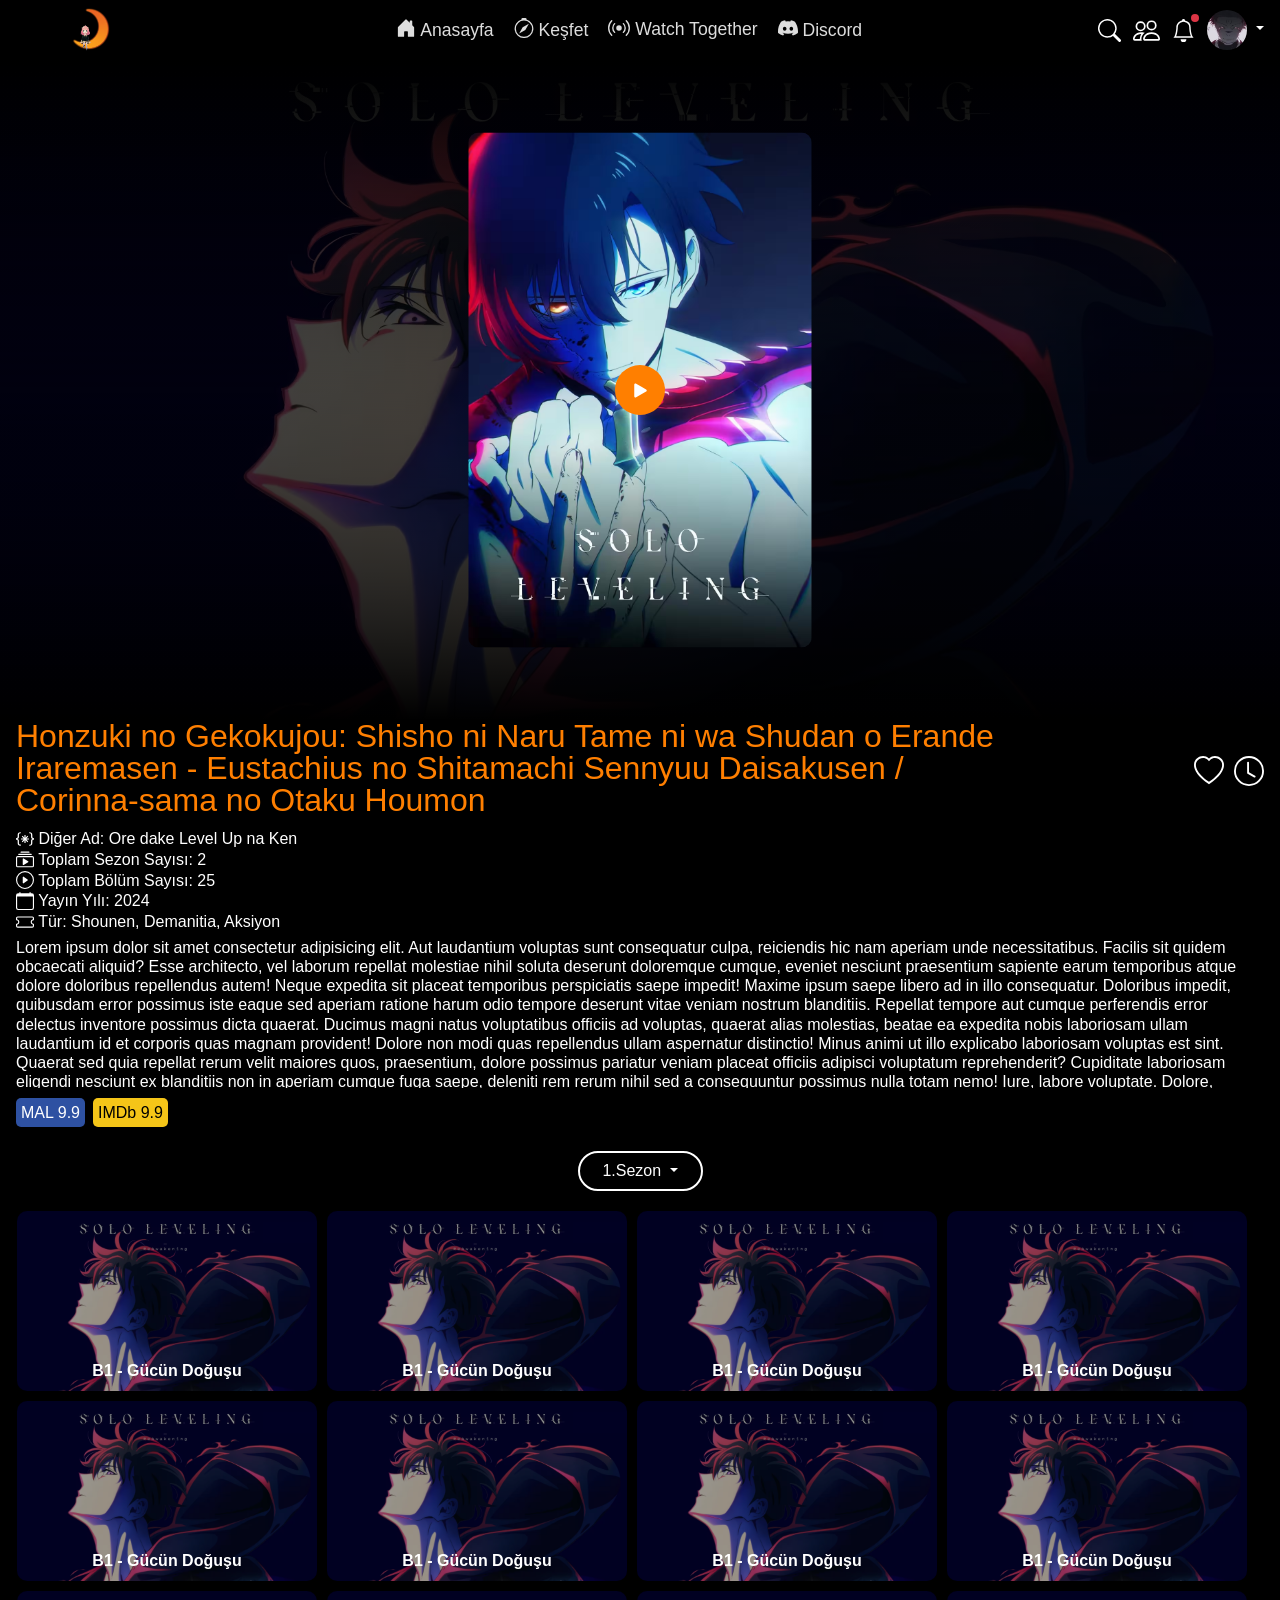
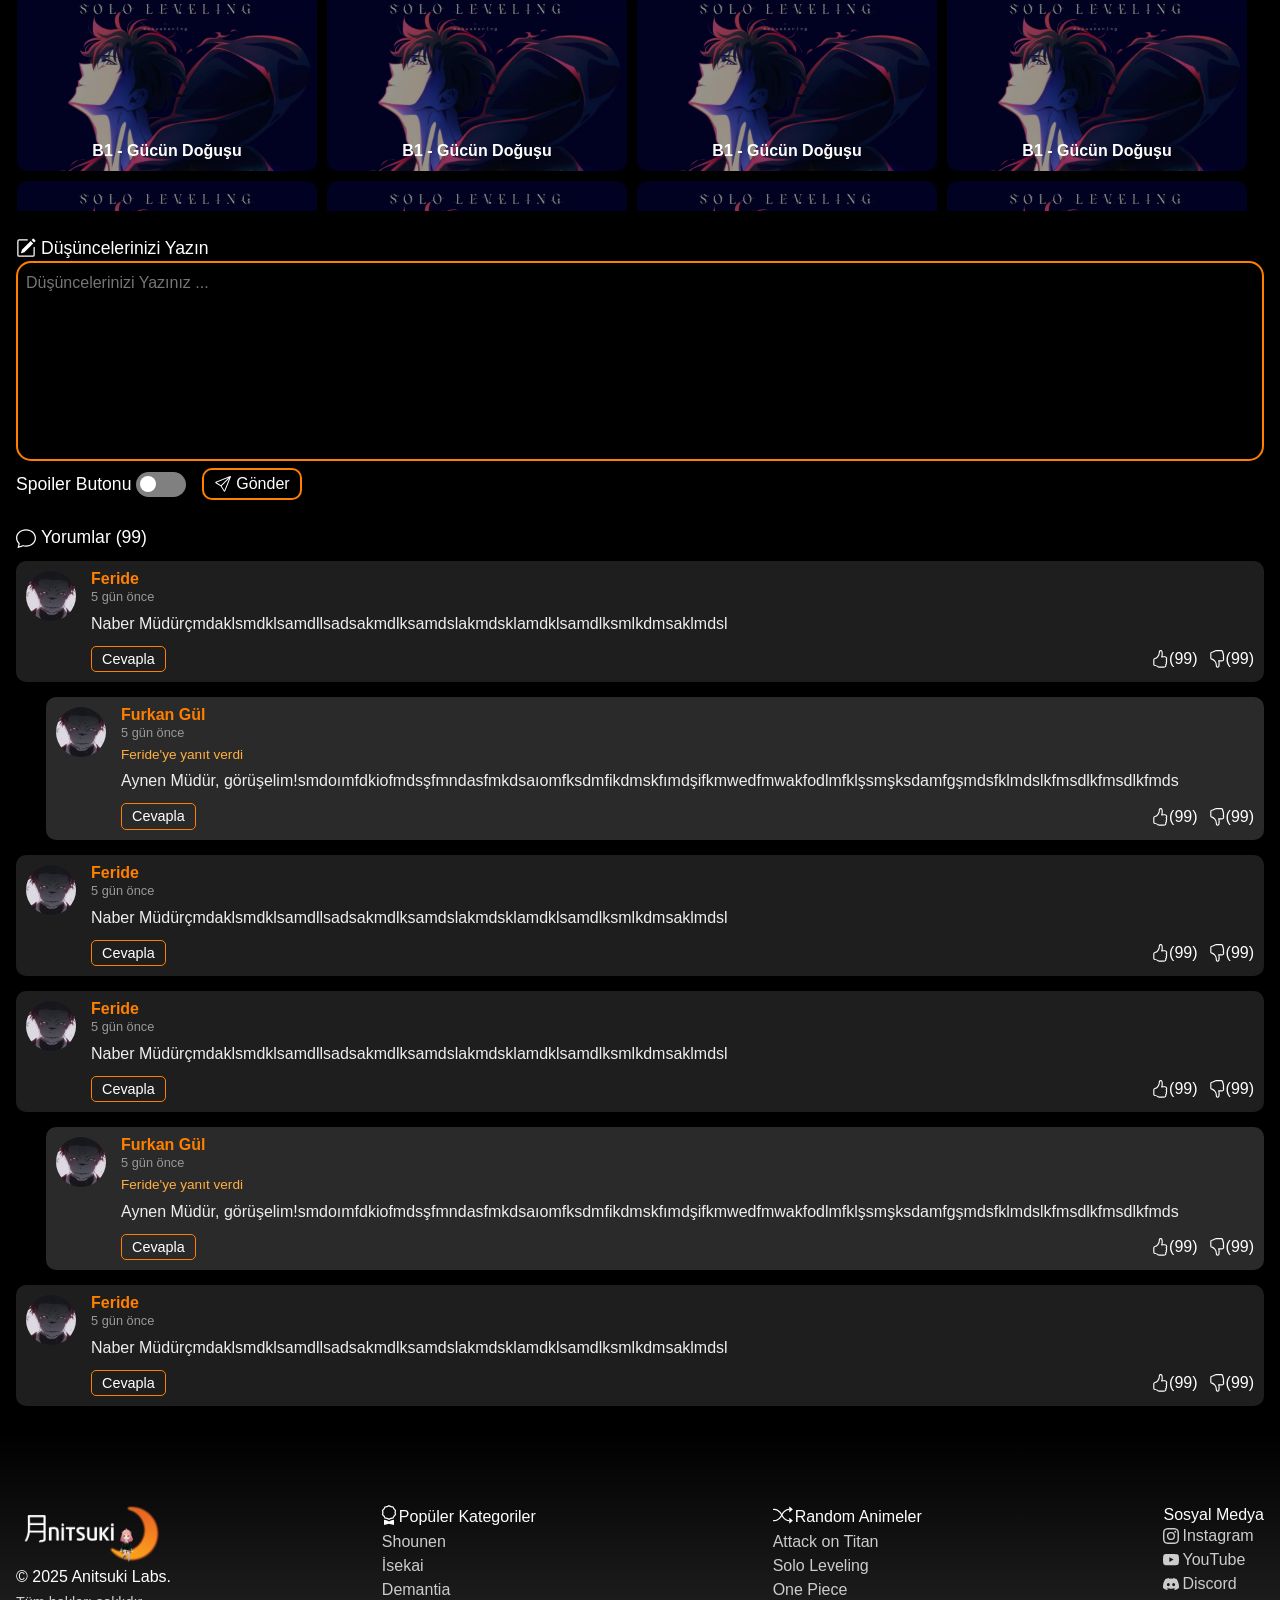
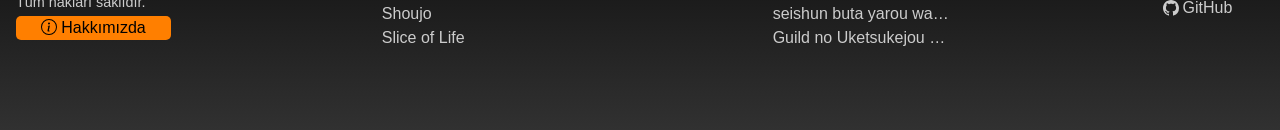
==== commit 1e1c5e8e: "VIDEOPLAYER SAYFASINDA YAPILAN FRONTEND PERFORMANS DEGISIKLIKLER YAPILDI VE DUZELTILDI." ====
--- a/detail.html
+++ b/detail.html
@@ -13,8 +13,7 @@
 
   <link rel="icon" href="webimg/aylogo.ico" type="image/x-icon">
 
-  <link href="https://cdn.jsdelivr.net/npm/bootstrap@5.3.3/dist/css/bootstrap.min.css" rel="stylesheet" integrity="..."
-    crossorigin="anonymous">
+  <link href="https://cdn.jsdelivr.net/npm/bootstrap@5.3.3/dist/css/bootstrap.min.css" rel="stylesheet" integrity="sha384-QWTKZyjpPEjISv5WaRU9OFeRpok6YctnYmDr5pNlyT2bRjXh0JMhjY6hW+ALEwIH" crossorigin="anonymous">
 
   <link rel="stylesheet" href="css/global.css">
   <link rel="stylesheet" href="css/detail.css">
